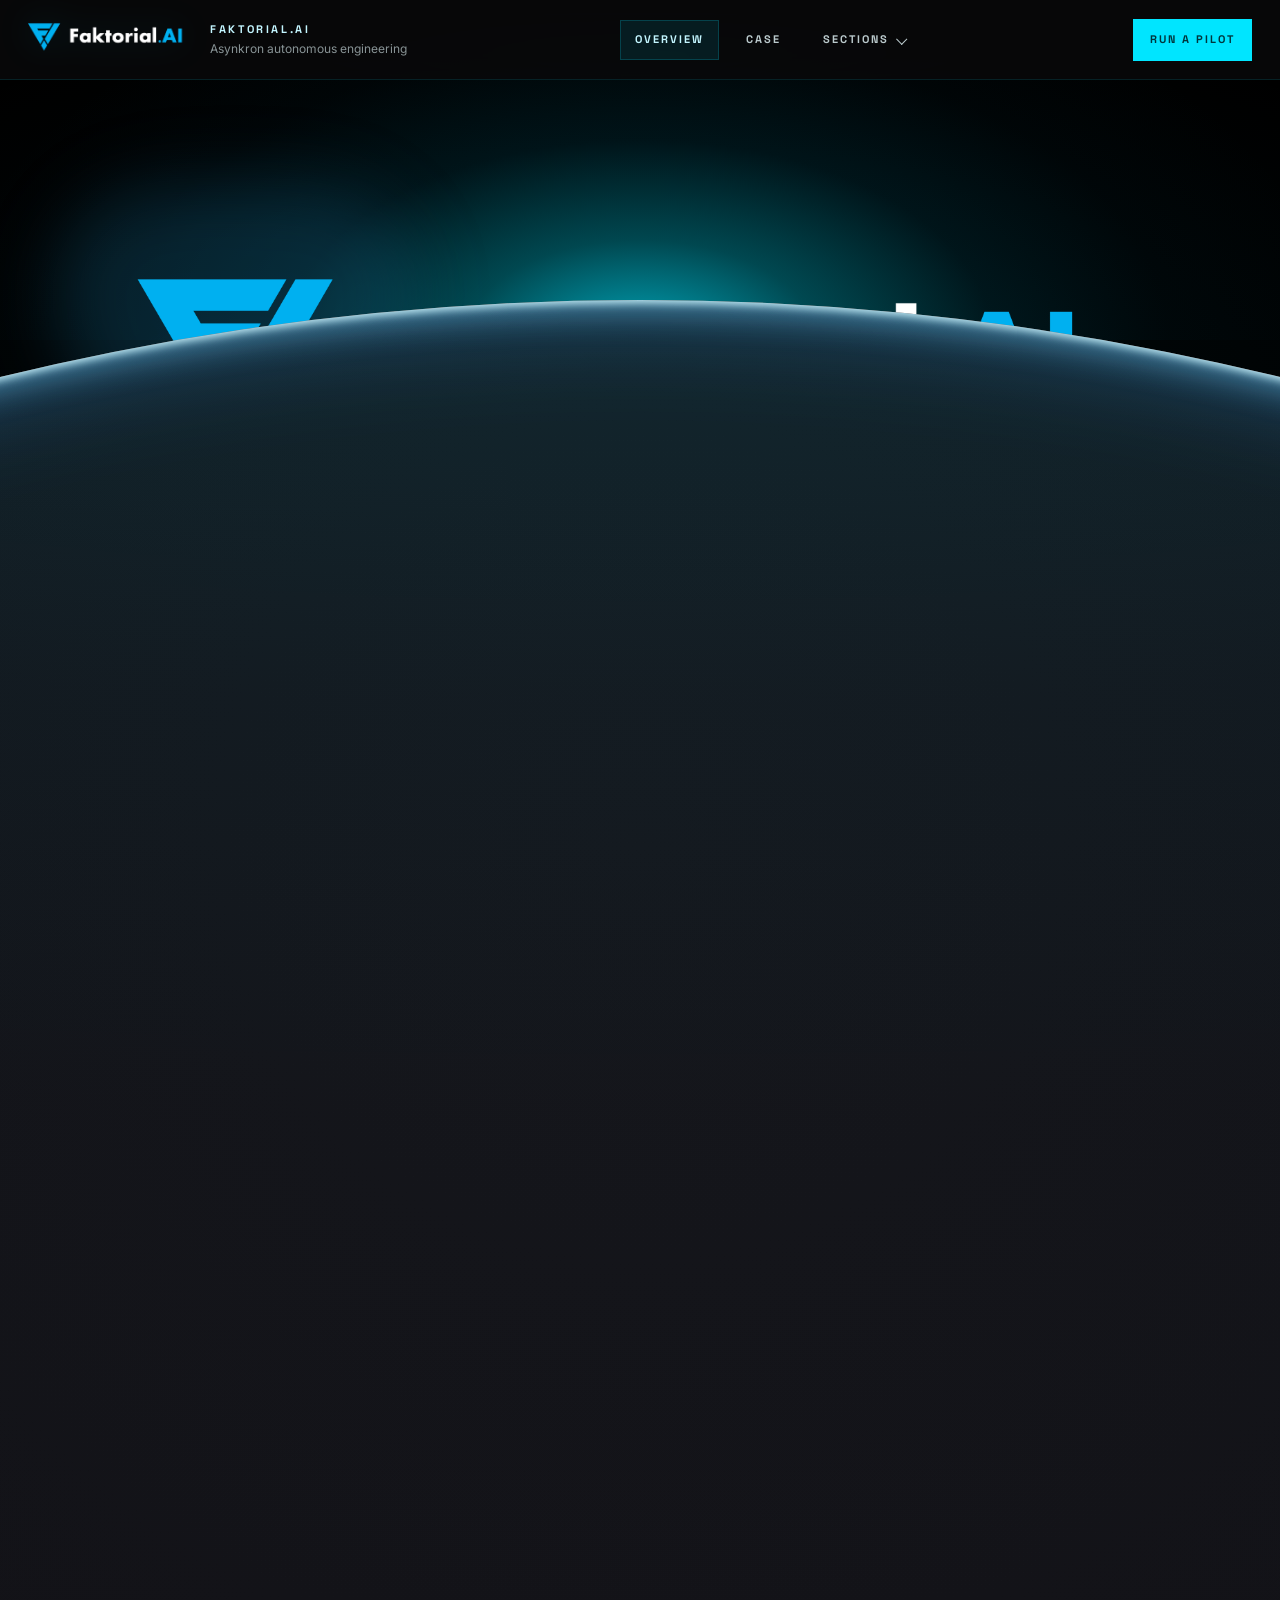
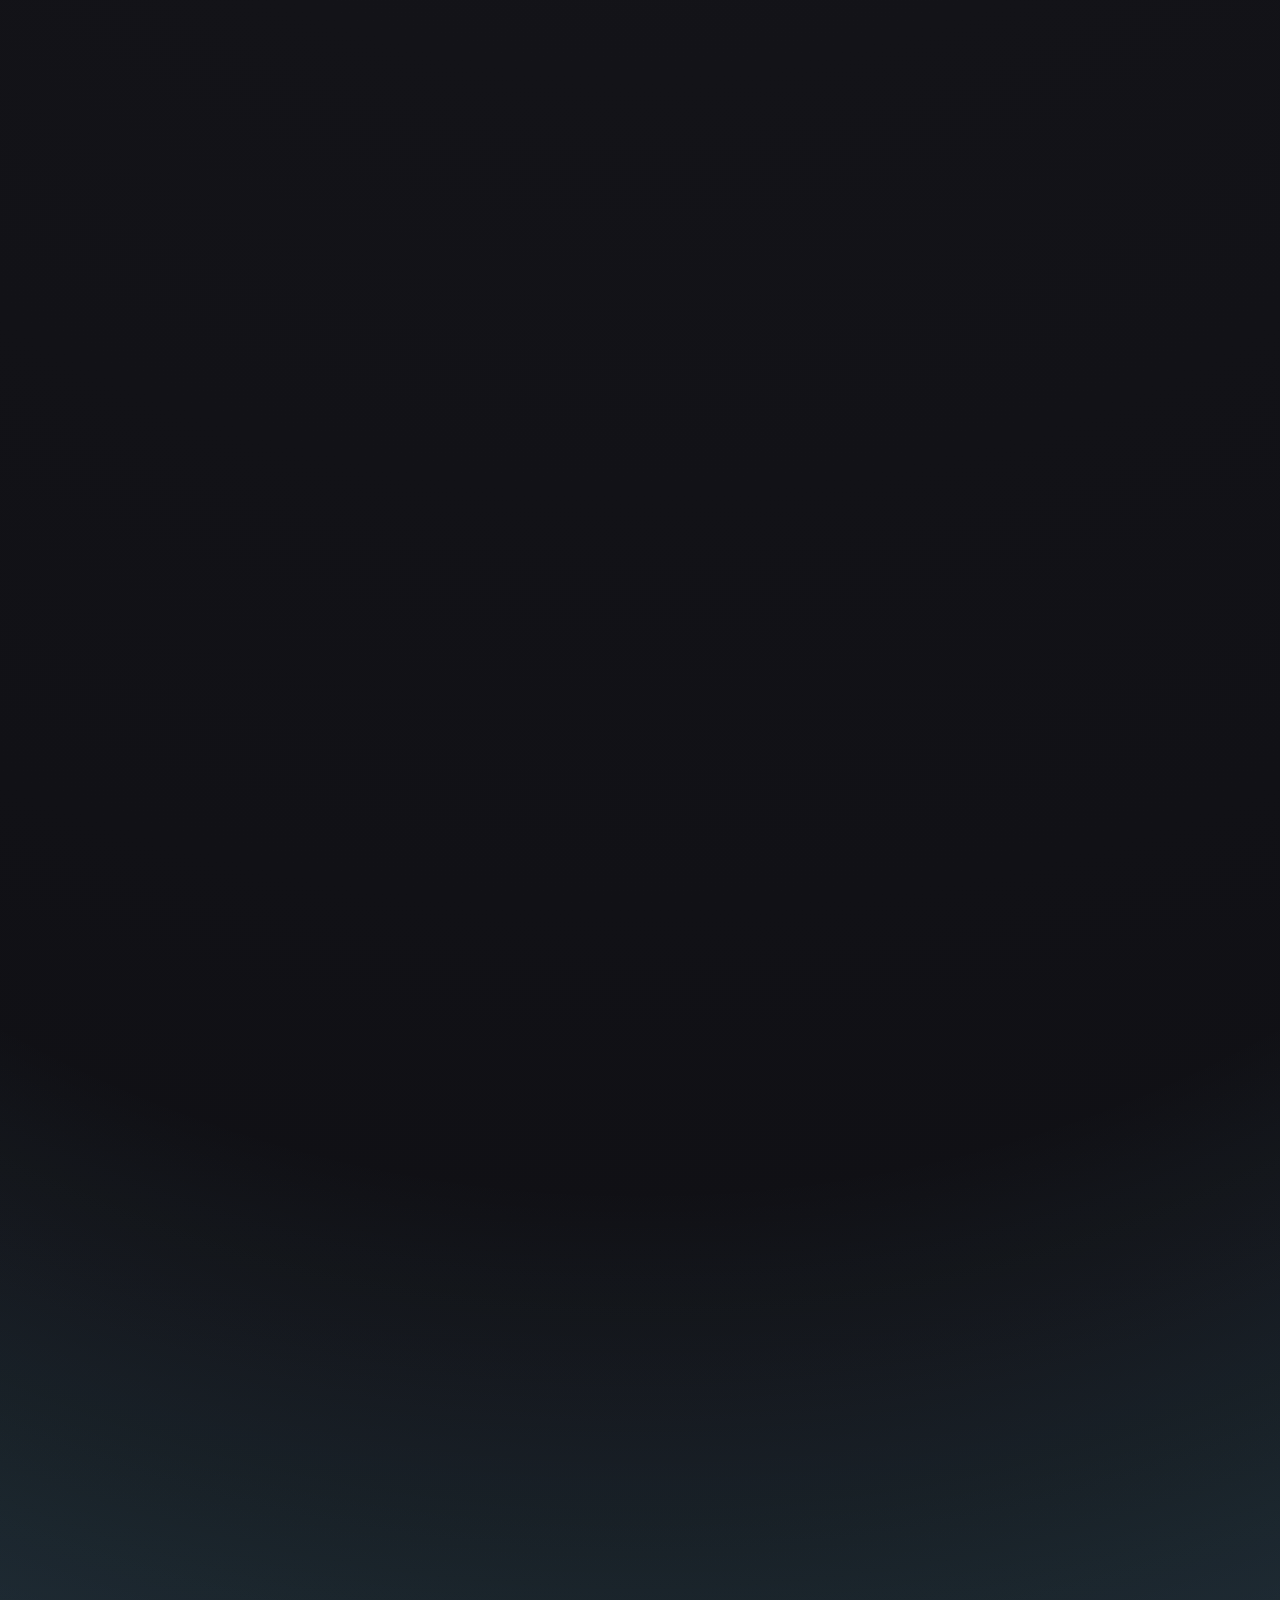
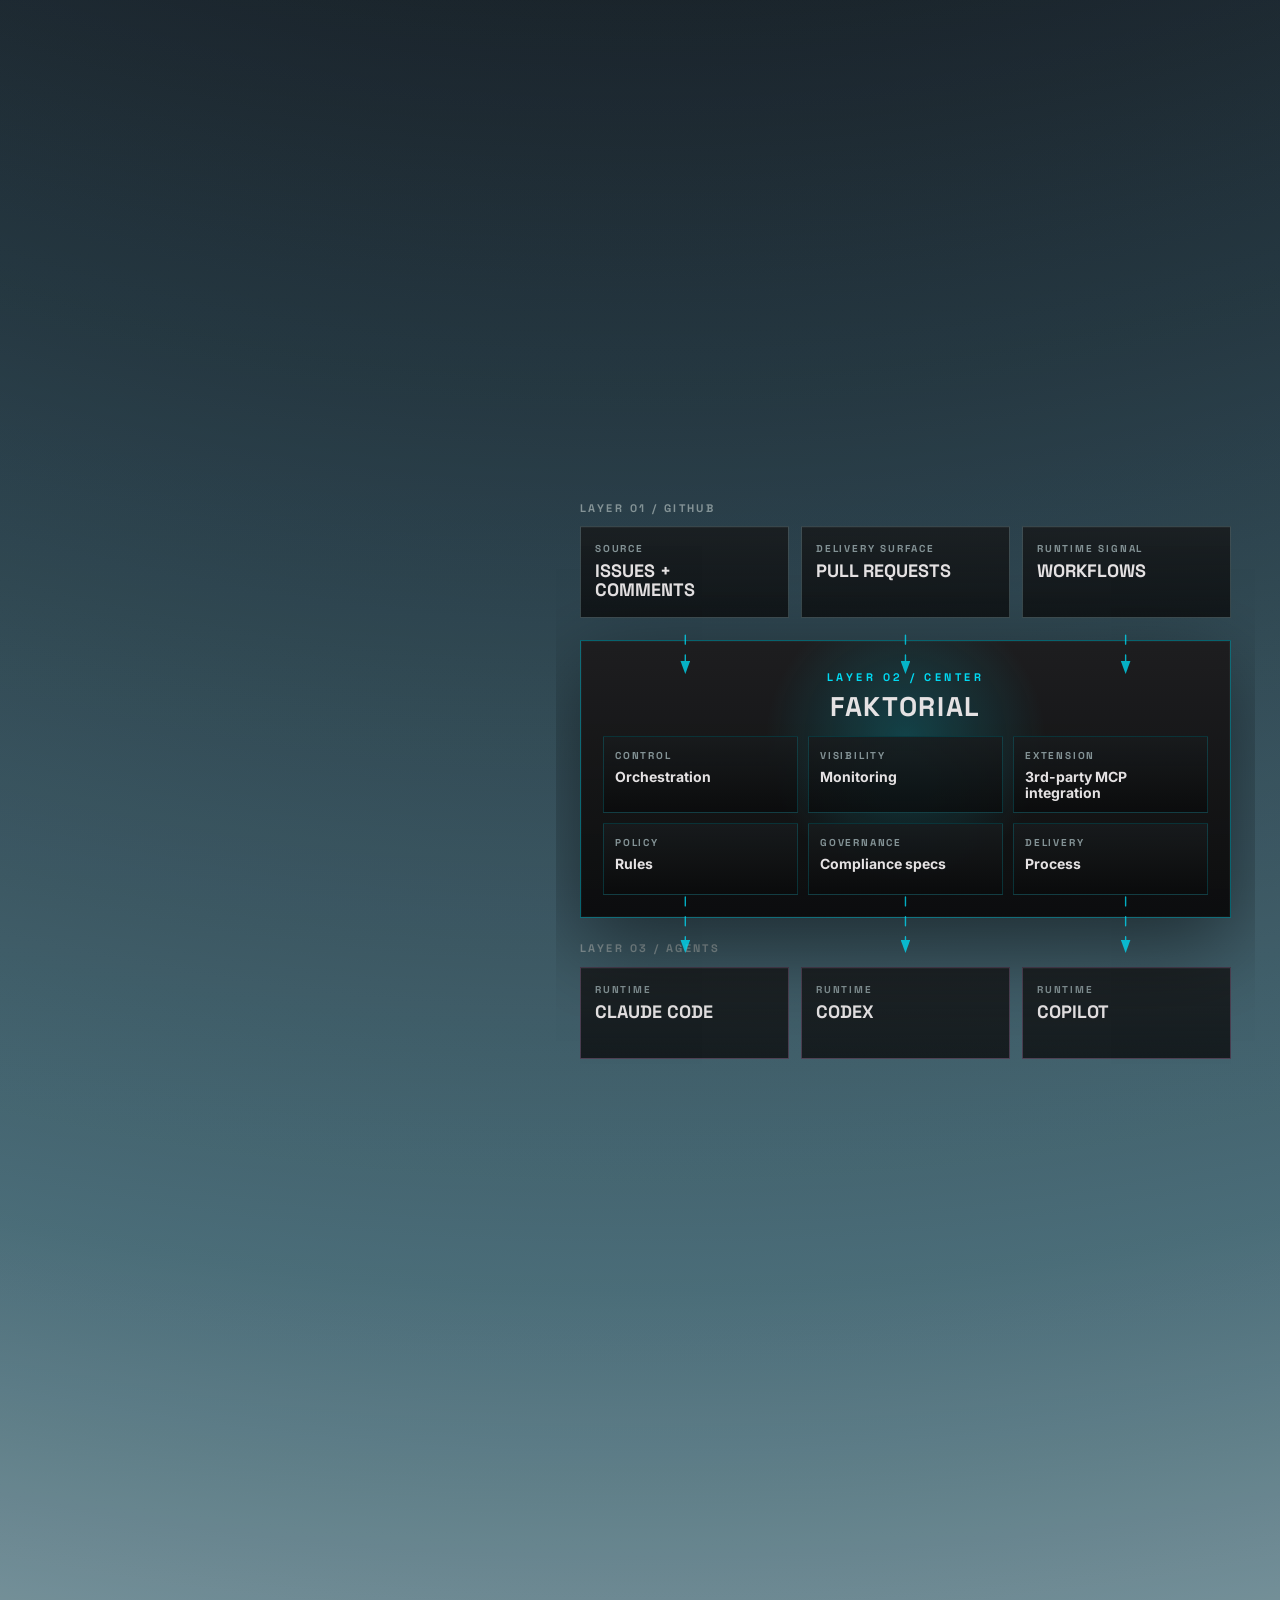
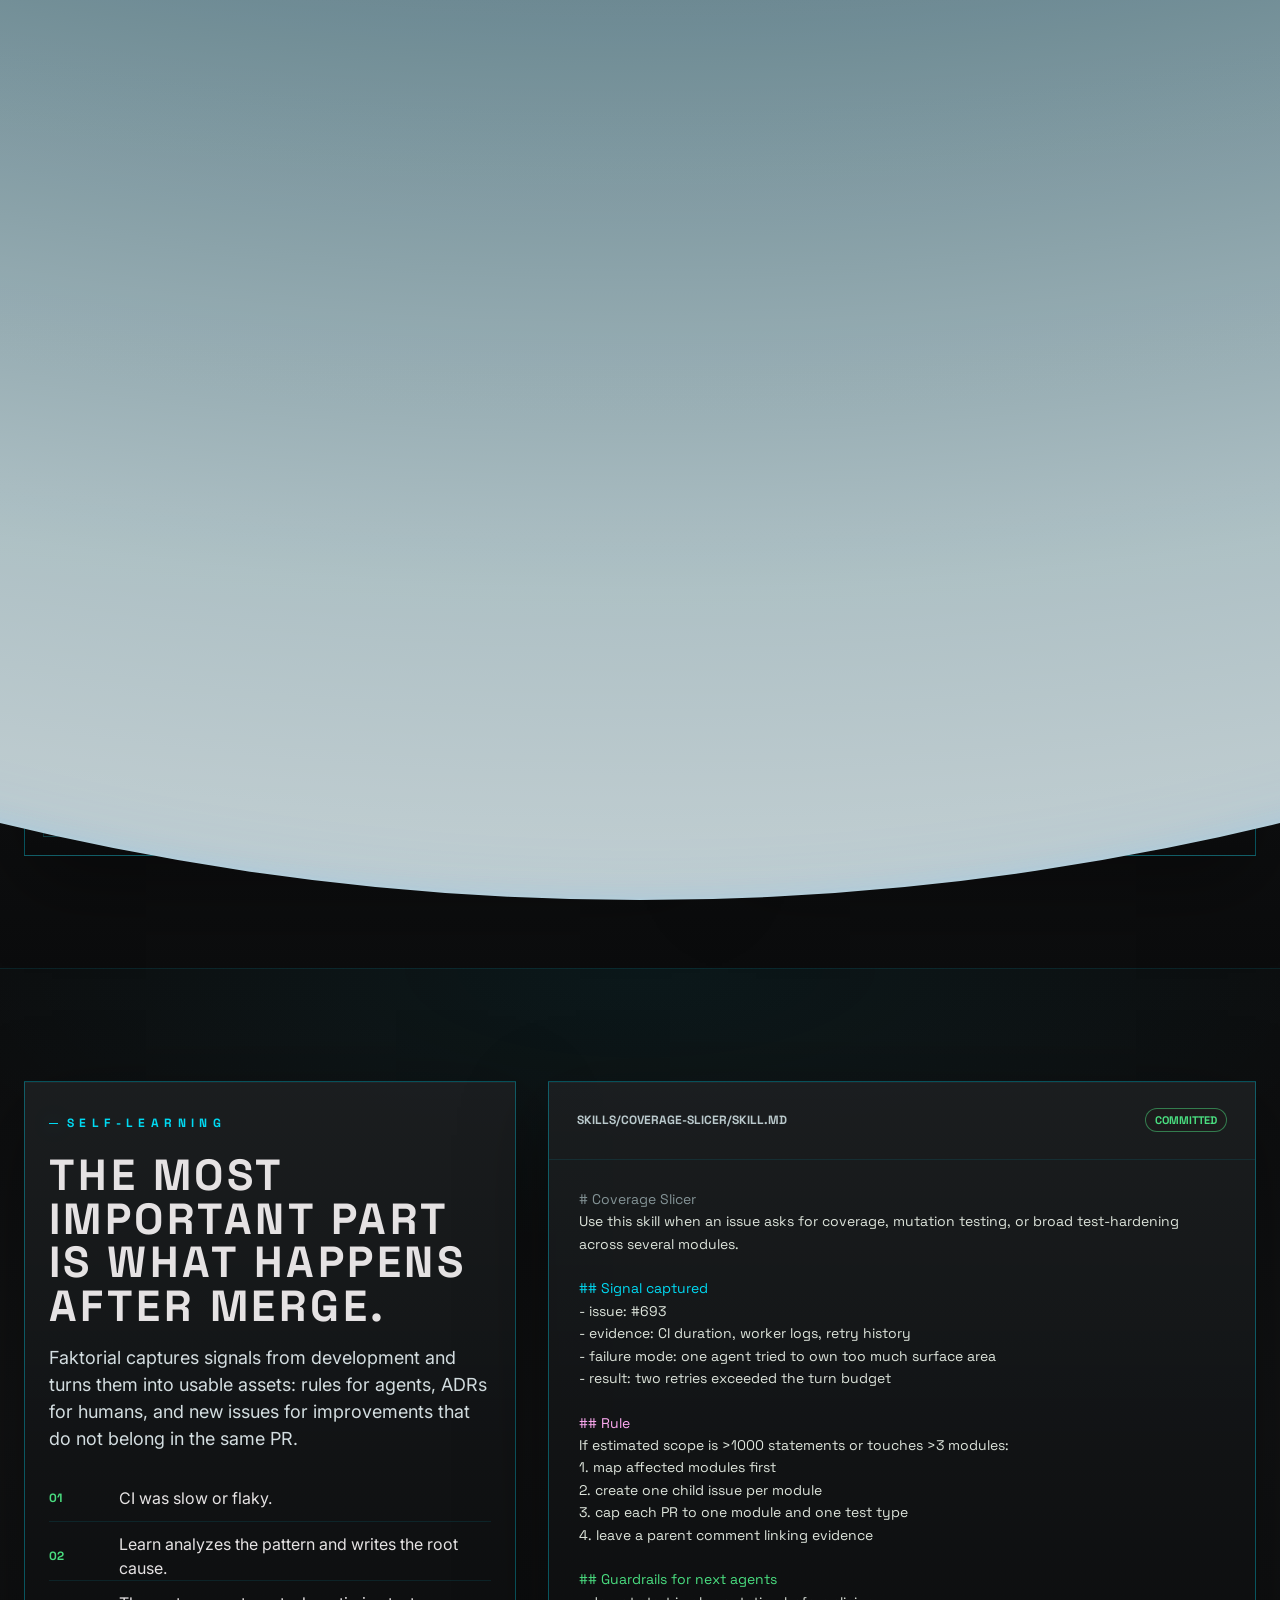
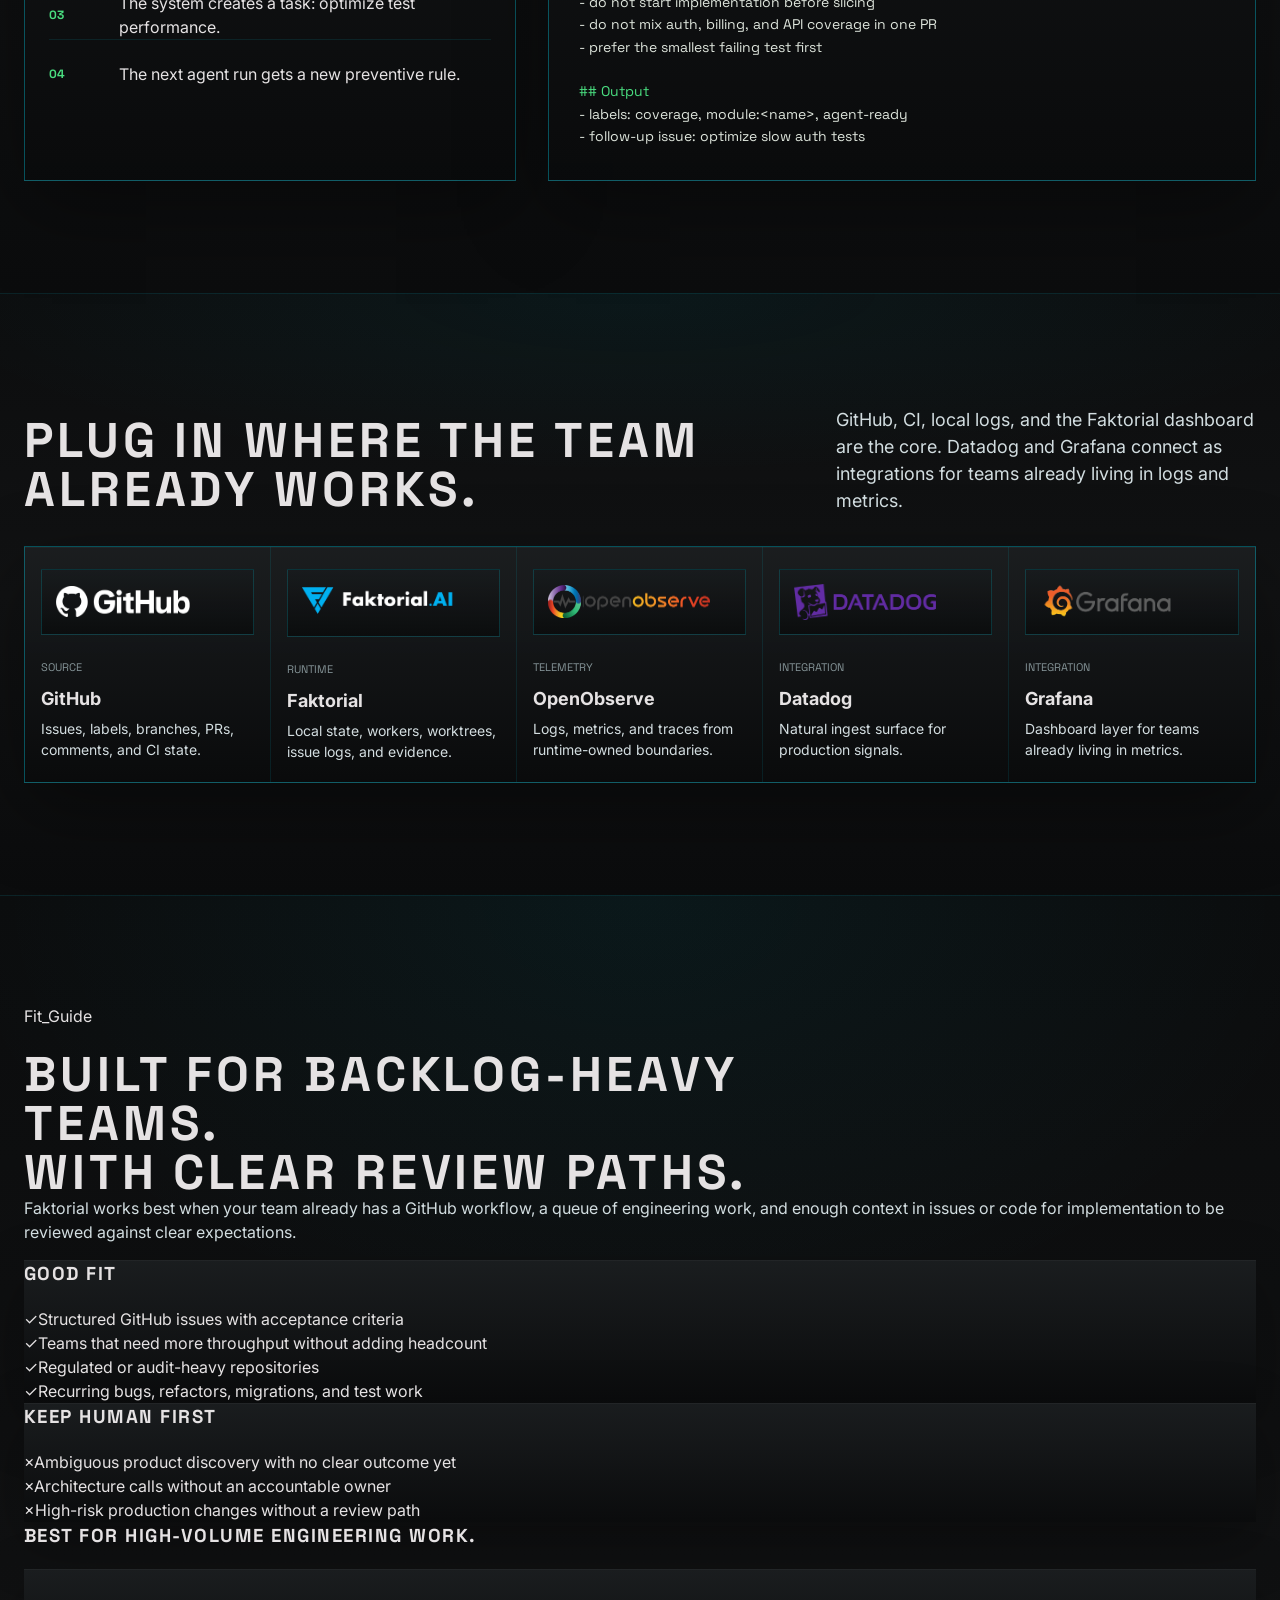
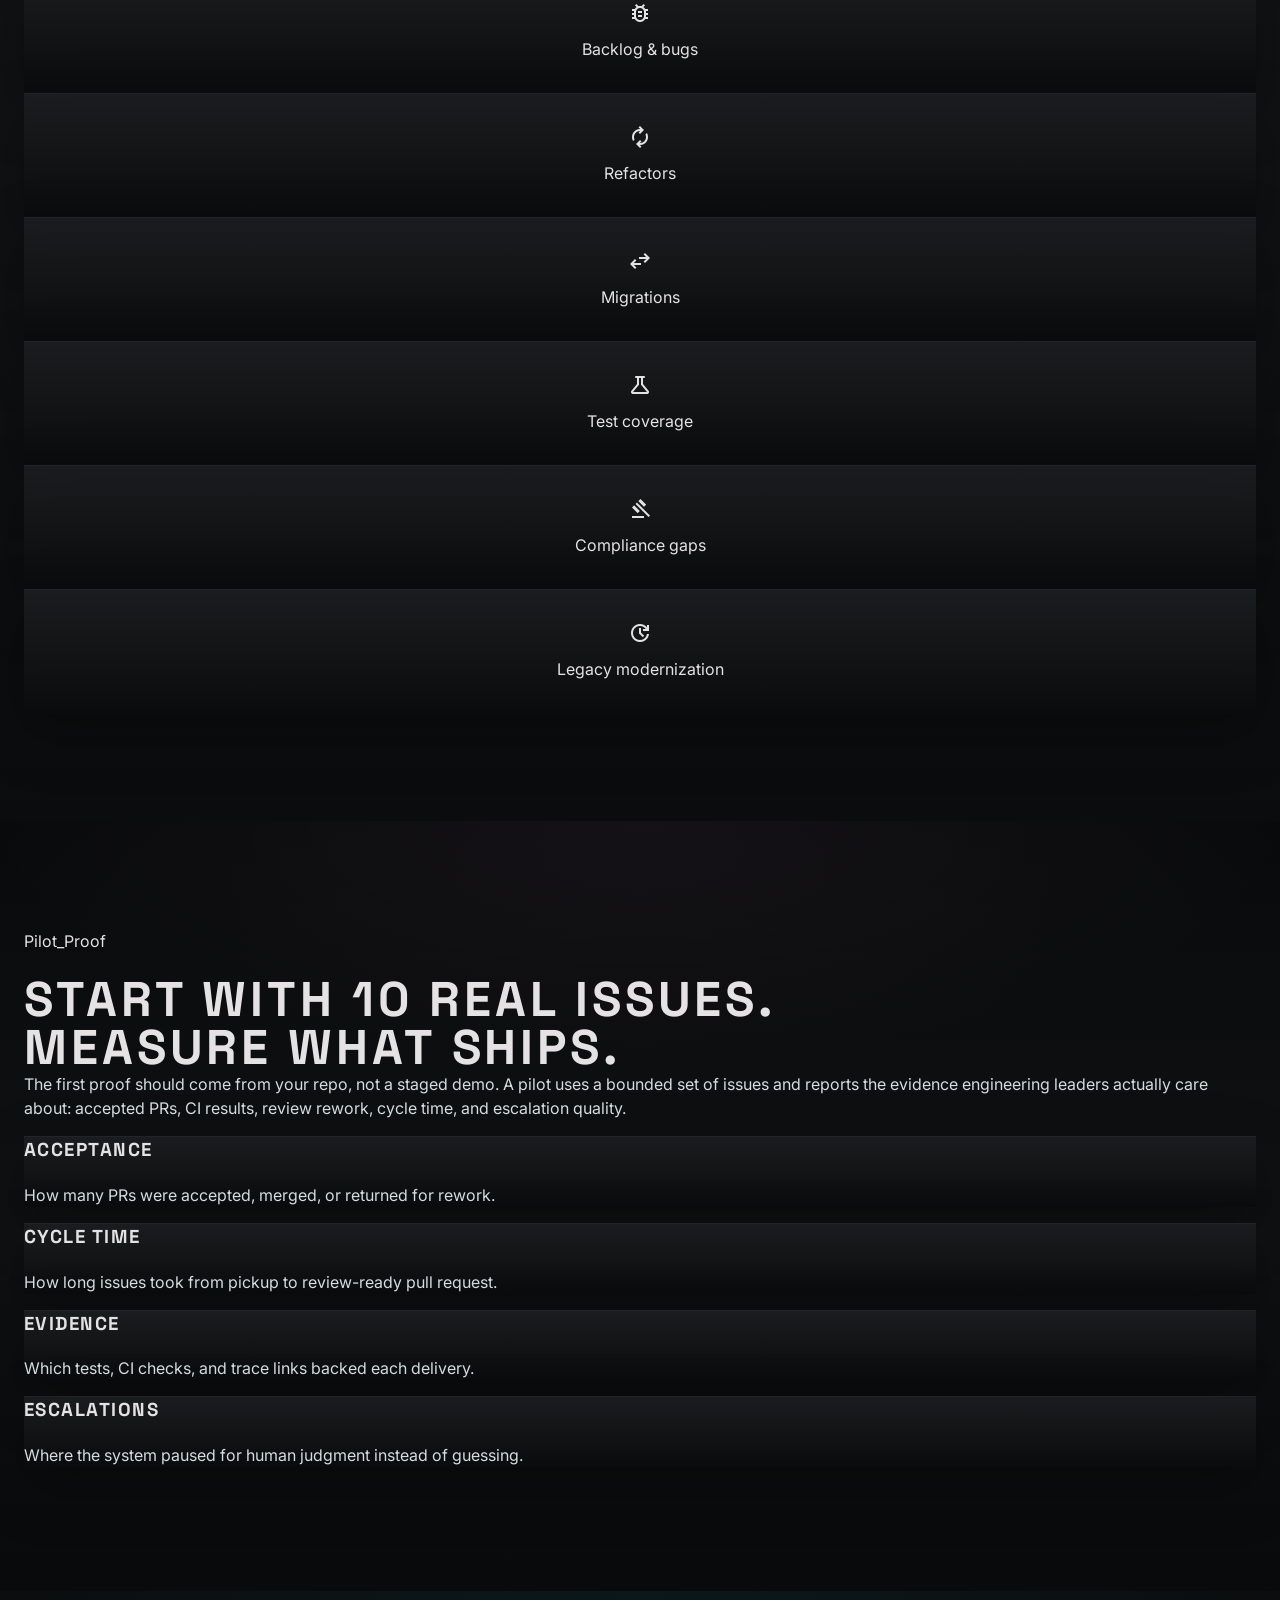
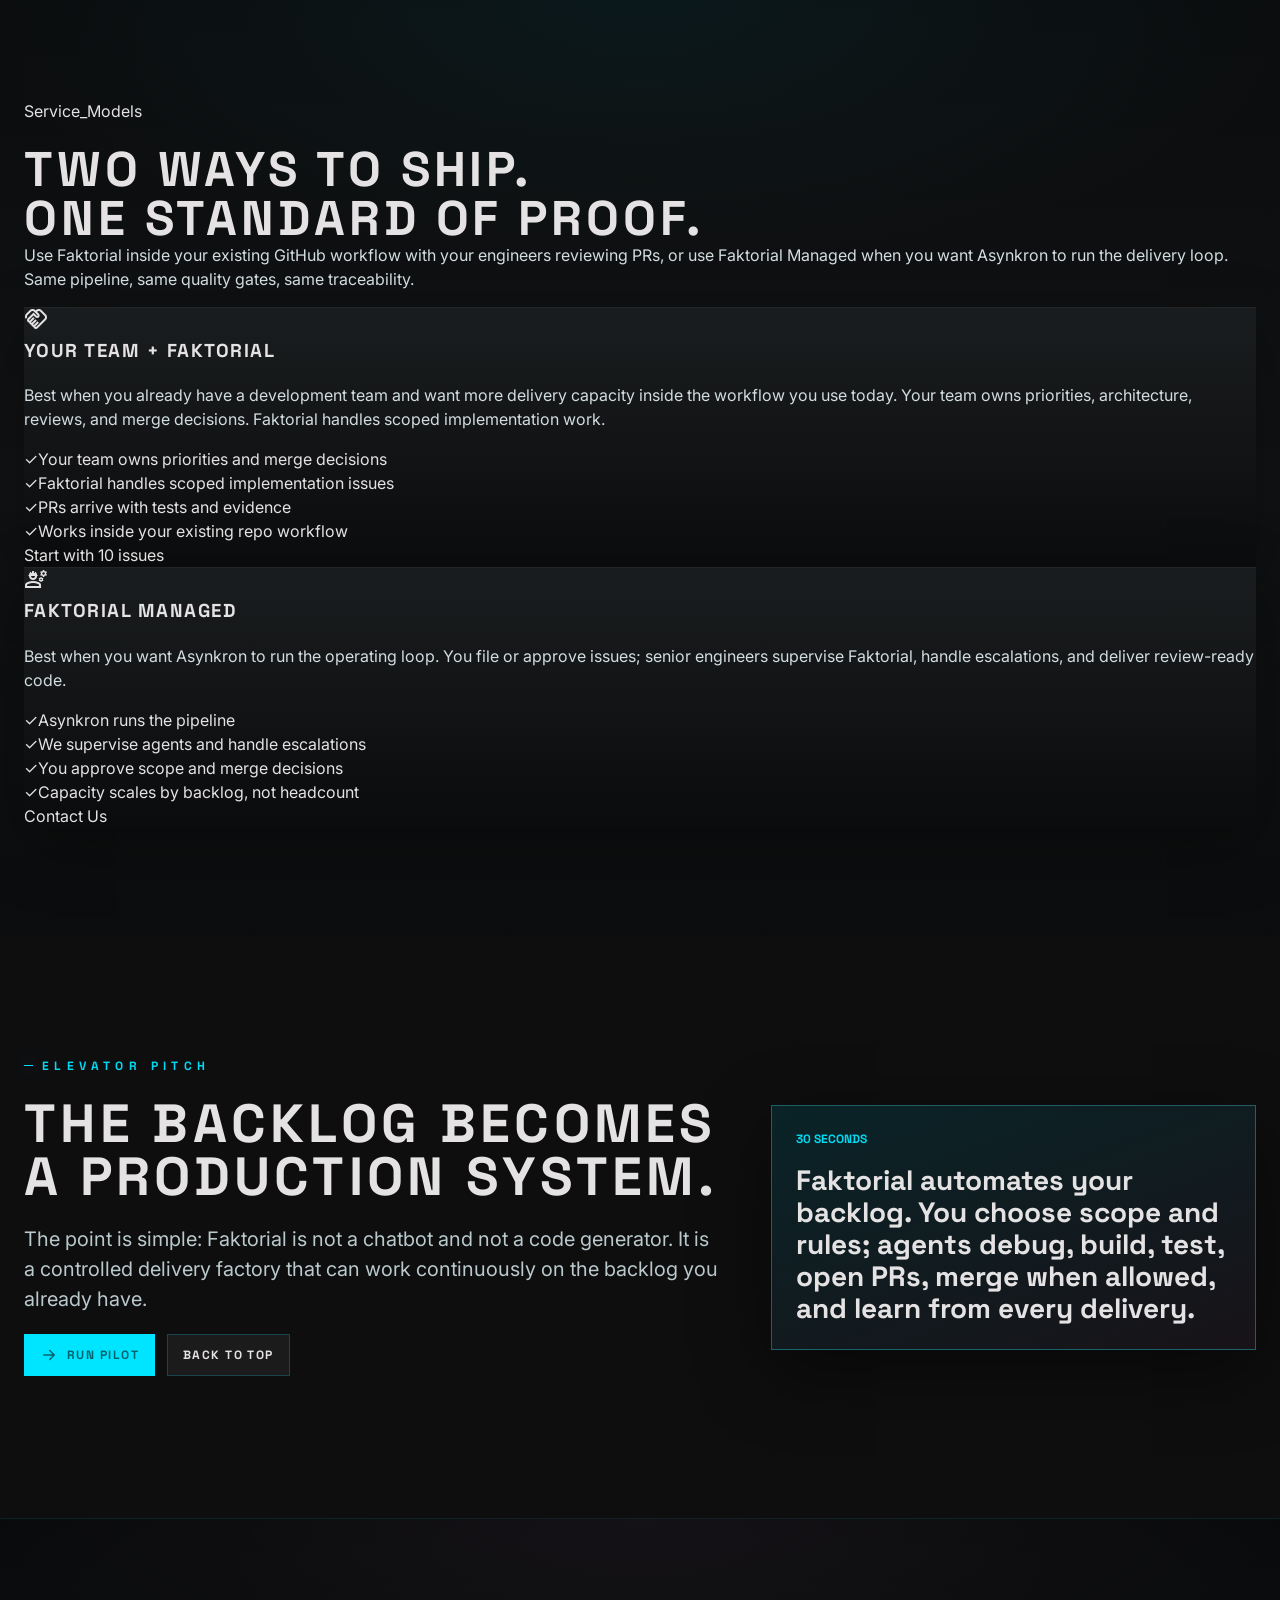
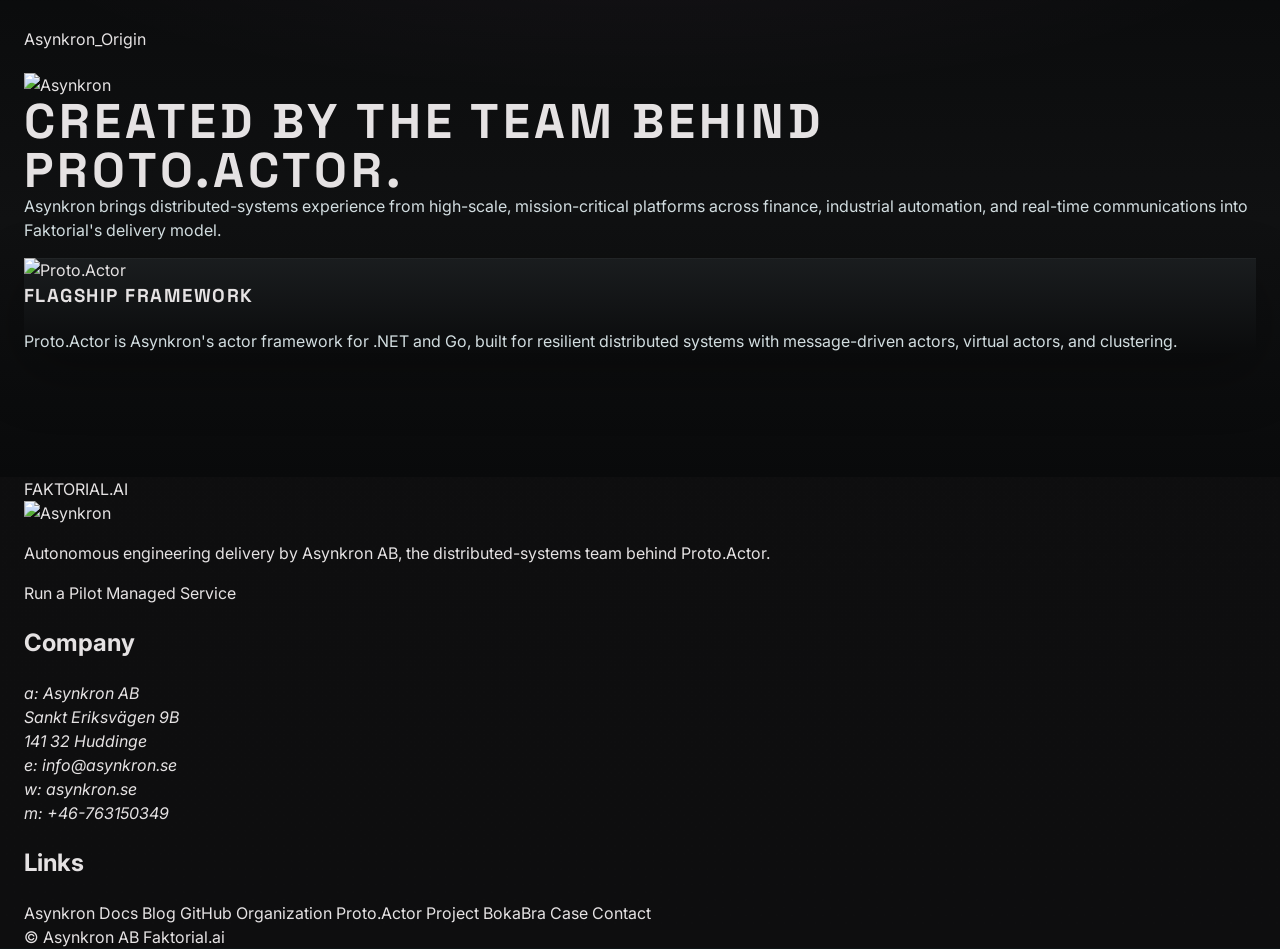
==== static/index.html @ e533f7b9 "Serve public site from Docker app" ====
<!doctype html>
<html class="dark" lang="en">
<head>
  <meta charset="utf-8" />
  <meta name="viewport" content="width=device-width, initial-scale=1" />
  <title>Faktorial.AI - Automate your backlog</title>
  <meta name="description" content="Faktorial automates your backlog from GitHub issue to tested PR, merge, and lessons learned back into your engineering system." />
  <link rel="icon" href="https://asynkron.se/img/favicon.ico" type="image/x-icon" />
  <script src="https://cdn.tailwindcss.com?plugins=forms,container-queries"></script>
  <link href="https://fonts.googleapis.com/css2?family=Space+Grotesk:wght@300;400;500;600;700;900&amp;family=Inter:wght@300;400;500;600&amp;display=swap" rel="stylesheet" />
  <link href="https://fonts.googleapis.com/css2?family=Material+Symbols+Outlined:wght,FILL@100..700,0..1&amp;display=swap" rel="stylesheet" />
  <link href="header.css" rel="stylesheet" />
  <script id="tailwind-config">
        tailwind.config = {
            darkMode: "class",
            theme: {
                extend: {
                    "colors": {
                        "primary-container": "#00e5ff",
                        "on-primary-container": "#00626e",
                        "on-primary": "#00363d",
                        "on-surface-variant": "#bac9cc",
                        "on-primary-fixed-variant": "#004f58",
                        "on-secondary-container": "#96bbc9",
                        "error-container": "#93000a",
                        "on-secondary-fixed-variant": "#274c57",
                        "on-tertiary-fixed-variant": "#810081",
                        "on-secondary-fixed": "#001f28",
                        "secondary-container": "#274c57",
                        "secondary-fixed": "#c3e8f7",
                        "on-error": "#690005",
                        "surface-bright": "#3a393a",
                        "surface-container-low": "#1c1b1c",
                        "primary-fixed-dim": "#00daf3",
                        "surface-container": "#201f20",
                        "surface-container-lowest": "#0e0e0f",
                        "on-background": "#e5e2e3",
                        "primary-fixed": "#9cf0ff",
                        "primary": "#c3f5ff",
                        "background": "#131314",
                        "secondary-fixed-dim": "#a7ccda",
                        "on-error-container": "#ffdad6",
                        "on-tertiary": "#5b005b",
                        "tertiary-fixed": "#ffd7f5",
                        "inverse-surface": "#e5e2e3",
                        "on-primary-fixed": "#001f24",
                        "on-surface": "#e5e2e3",
                        "tertiary-fixed-dim": "#ffabf3",
                        "outline": "#849396",
                        "surface-container-high": "#2a2a2b",
                        "inverse-on-surface": "#313031",
                        "on-tertiary-fixed": "#380038",
                        "outline-variant": "#3b494c",
                        "surface-container-highest": "#353436",
                        "tertiary": "#ffe6f7",
                        "on-secondary": "#0d3540",
                        "secondary": "#a7ccda",
                        "tertiary-container": "#ffbbf3",
                        "on-tertiary-container": "#a0009f",
                        "inverse-primary": "#006875",
                        "surface-tint": "#00daf3",
                        "surface-dim": "#131314",
                        "surface-variant": "#353436",
                        "surface": "#131314",
                        "error": "#ffb4ab"
                    },
                    "borderRadius": {
                        "DEFAULT": "0px",
                        "lg": "0px",
                        "xl": "0px",
                        "full": "9999px"
                    },
                    "fontFamily": {
                        "headline": ["Space Grotesk", "system-ui", "sans-serif"],
                        "body": ["Inter", "system-ui", "sans-serif"],
                        "label": ["Space Grotesk", "system-ui", "sans-serif"]
                    }
                },
            },
        }
    </script>
  <style>
    :root {
      color-scheme: dark;
      --bg: #131314;
      --ink: #e5e2e3;
      --muted: #bac9cc;
      --quiet: #849396;
      --panel: #0e0e0f;
      --panel-2: #1c1b1c;
      --panel-3: #201f20;
      --line: rgba(0, 218, 243, .22);
      --line-soft: rgba(0, 218, 243, .1);
      --line-strong: rgba(0, 218, 243, .34);
      --panel-glass: rgba(28, 31, 33, .88);
      --panel-deep: rgba(9, 10, 11, .96);
      --cyan: #00daf3;
      --green: #4ade80;
      --amber: #ffabf3;
      --coral: #ffb4ab;
      --blue: #c3f5ff;
      --violet: #ffabf3;
      --danger: #ffb4ab;
      --shadow: rgba(0, 0, 0, .45);
      --font-body: "Inter", system-ui, sans-serif;
      --font-display: "Space Grotesk", system-ui, sans-serif;
      --font-mono: "Space Grotesk", "SFMono-Regular", Consolas, monospace;
      --radius: 0;
      --max: 1240px;
    }

    * {
      box-sizing: border-box;
    }

    html {
      scroll-behavior: smooth;
    }

    body {
      min-width: 320px;
      margin: 0;
      background:
        radial-gradient(circle at 50% 0%, rgba(0, 218, 243, .12), transparent 36%),
        linear-gradient(180deg, #0e0e0f 0%, var(--bg) 42%, #0e0e0f 100%);
      color: var(--ink);
      font-family: var(--font-body);
      font-size: 16px;
      line-height: 1.5;
      letter-spacing: 0;
    }

    body::before {
      content: "";
      position: fixed;
      inset: 0;
      z-index: -3;
      background-image:
        linear-gradient(rgba(0, 218, 243, .08) 1px, transparent 1px),
        linear-gradient(90deg, rgba(0, 218, 243, .08) 1px, transparent 1px);
      background-size: 40px 40px;
      mask-image: linear-gradient(to bottom, black, transparent 88%);
      pointer-events: none;
    }

    body::after {
      content: "";
      position: fixed;
      inset: 0;
      z-index: -2;
      opacity: .16;
      background-image:
        radial-gradient(circle at 78% 20%, rgba(255, 171, 243, .22), transparent 28%),
        radial-gradient(circle at 28% 0%, rgba(0, 218, 243, .22), transparent 32%);
      pointer-events: none;
    }

    a {
      color: inherit;
      text-decoration: none;
    }

    a:hover {
      text-decoration: underline;
      text-underline-offset: 4px;
    }

    img,
    svg {
      display: block;
      max-width: 100%;
    }

    button {
      font: inherit;
    }

    .shell {
      overflow: hidden;
      padding-top: 80px;
    }

    .topbar {
      position: fixed;
      top: 0;
      left: 0;
      right: 0;
      z-index: 20;
      display: flex;
      align-items: center;
      justify-content: space-between;
      gap: 20px;
      min-height: 80px;
      padding: 0 28px;
      border-bottom: 1px solid rgba(0, 218, 243, .1);
      background: rgba(19, 19, 20, .4);
      backdrop-filter: blur(24px);
    }

    .brand {
      display: inline-flex;
      align-items: center;
      min-width: 0;
      font-weight: 800;
    }

    .brand img {
      width: 166px;
      height: 48px;
      object-fit: contain;
      filter: drop-shadow(0 0 16px rgba(0, 218, 243, .16));
    }

    .nav {
      display: flex;
      align-items: center;
      gap: 18px;
      color: var(--muted);
      font-family: var(--font-display);
      font-size: 12px;
      font-weight: 700;
      letter-spacing: .2em;
      text-transform: uppercase;
    }

    .top-actions {
      display: flex;
      align-items: center;
      gap: 10px;
    }

    .btn,
    .icon-btn {
      display: inline-flex;
      align-items: center;
      justify-content: center;
      gap: 9px;
      min-height: 42px;
      border: 1px solid var(--line);
      border-radius: var(--radius);
      background: var(--panel-2);
      color: var(--ink);
      font-weight: 800;
      font-family: var(--font-display);
      font-size: 12px;
      letter-spacing: .12em;
      text-transform: uppercase;
      box-shadow: none;
    }

    .btn {
      padding: 0 15px;
    }

    .icon-btn {
      width: 42px;
      padding: 0;
    }

    .btn.primary {
      border-color: transparent;
      background: #00e5ff;
      color: #00626e;
    }

    .btn.ghost {
      color: var(--muted);
    }

    .btn:hover,
    .icon-btn:hover {
      transform: translateY(-1px);
      text-decoration: none;
    }

    .section {
      border-bottom: 1px solid var(--line-soft);
    }

    #what {
      background:
        radial-gradient(ellipse 70% 48% at 50% 0%, rgba(0, 218, 243, .12), transparent 66%),
        linear-gradient(180deg, #0a0b0c 0%, #101112 46%, #0b0c0d 100%);
      border-top: 1px solid rgba(0, 218, 243, .18);
      border-bottom-color: rgba(0, 218, 243, .2);
    }

    .inner {
      width: min(var(--max), calc(100vw - 48px));
      margin: 0 auto;
      padding: 112px 0;
    }

    .page-band > .page-inner {
      width: min(var(--max), calc(100vw - 48px));
      margin: 0 auto;
    }

    .hero {
      position: relative;
      min-height: 690px;
      overflow: hidden;
      border-bottom: 1px solid var(--line);
      background:
        radial-gradient(ellipse 65% 55% at 50% 96%, rgba(0, 218, 243, .16), transparent 62%),
        linear-gradient(180deg, #050506 0%, #101112 100%);
    }

    .hero::before {
      content: "";
      position: absolute;
      inset: auto -10% -38% -10%;
      height: 52%;
      z-index: -1;
      background:
        radial-gradient(ellipse at 50% 0%, rgba(0, 218, 243, .25), transparent 48%),
        repeating-linear-gradient(90deg, rgba(0, 218, 243, .2) 0 1px, transparent 1px 86px);
      transform: skewY(-4deg);
      opacity: .8;
    }

    .hero-layout {
      display: grid;
      grid-template-columns: minmax(0, 1.02fr) minmax(360px, .98fr);
      gap: 44px;
      align-items: center;
      width: min(var(--max), calc(100vw - 48px));
      margin: 0 auto;
      padding: 68px 0 82px;
    }

    .hero-layout > * {
      min-width: 0;
    }

    .hero-copy {
      align-self: stretch;
      display: flex;
      flex-direction: column;
    }

    .hero-copy .proof-line {
      margin-top: auto;
    }

    #pitch .hero-layout {
      align-items: end;
    }

    #pitch .hero-copy {
      align-self: end;
      display: block;
    }

    #pitch .hero-copy .proof-line {
      margin-top: 34px;
    }

    .eyebrow,
    .chip,
    .label,
    .mono {
      font-family: var(--font-mono);
      letter-spacing: 0;
    }

    .eyebrow {
      display: inline-flex;
      align-items: center;
      gap: 9px;
      margin-bottom: 22px;
      color: var(--cyan);
      font-size: 12px;
      font-weight: 800;
      letter-spacing: .45em;
      text-transform: uppercase;
    }

    .eyebrow::before {
      content: "";
      width: 9px;
      height: 1px;
      border-radius: 0;
      background: var(--cyan);
      box-shadow: 0 0 18px rgba(0, 218, 243, .7);
    }

    .shell main h1,
    .shell main h2,
    .shell main h3,
    .shell main p {
      margin-top: 0;
    }

    .shell main h1,
    .shell main h2,
    .shell main h3 {
      font-family: var(--font-display);
      letter-spacing: .08em;
      text-transform: uppercase;
    }

    .shell main h1 {
      max-width: 860px;
      margin-bottom: 22px;
      font-size: clamp(52px, 4.6vw, 72px);
      line-height: .97;
      font-weight: 900;
      letter-spacing: .05em;
      overflow-wrap: break-word;
    }

    .lead {
      max-width: 680px;
      margin-bottom: 30px;
      color: var(--muted);
      font-size: 22px;
      line-height: 1.42;
    }

    .hero-actions {
      display: flex;
      flex-wrap: wrap;
      gap: 12px;
      margin-bottom: 30px;
    }

    .proof-line {
      display: grid;
      grid-template-columns: repeat(3, minmax(0, 1fr));
      width: min(730px, 100%);
      border: 1px solid var(--line);
      border-radius: var(--radius);
      background: rgba(14, 14, 15, .82);
    }

    .proof {
      min-width: 0;
      padding: 15px 16px;
      border-right: 1px solid var(--line-soft);
    }

    .proof:last-child {
      border-right: 0;
    }

    .proof strong {
      display: block;
      margin-bottom: 5px;
      font-family: var(--font-mono);
      color: var(--primary, var(--cyan));
      font-size: 24px;
      letter-spacing: .08em;
      line-height: 1.1;
    }

    .proof span {
      color: var(--quiet);
      font-size: 13px;
    }

    .status-board {
      position: relative;
      min-width: 0;
      border: 1px solid var(--line);
      border-radius: var(--radius);
      background:
        linear-gradient(180deg, rgba(28, 27, 28, .92), rgba(10, 10, 11, .96)),
        var(--panel);
      box-shadow: 0 22px 80px var(--shadow);
    }

    .status-board::before {
      content: "";
      position: absolute;
      inset: -1px;
      z-index: -1;
      border-radius: var(--radius);
      background: linear-gradient(135deg, rgba(0, 218, 243, .42), transparent 34%, rgba(255, 171, 243, .22));
    }

    .board-top {
      display: flex;
      align-items: center;
      justify-content: space-between;
      gap: 12px;
      padding: 14px 16px;
      border-bottom: 1px solid var(--line-soft);
      color: var(--muted);
      font-family: var(--font-mono);
      font-size: 12px;
    }

    .board-top > span:nth-child(2) {
      min-width: 0;
      overflow: hidden;
      text-overflow: ellipsis;
      white-space: nowrap;
    }

    .window-dots {
      display: inline-flex;
      gap: 6px;
    }

    .window-dots span {
      width: 9px;
      height: 9px;
      border-radius: 50%;
      background: var(--line);
    }

    .window-dots span:nth-child(1) { background: var(--danger); }
    .window-dots span:nth-child(2) { background: var(--violet); }
    .window-dots span:nth-child(3) { background: var(--green); }

    .pipeline-track {
      display: grid;
      grid-template-columns: repeat(5, minmax(0, 1fr));
      min-height: 154px;
      border-bottom: 1px solid var(--line-soft);
    }

    .stage {
      position: relative;
      min-width: 0;
      padding: 16px 14px;
      border-right: 1px solid var(--line-soft);
    }

    .stage:last-child {
      border-right: 0;
    }

    .stage::before {
      content: "";
      display: block;
      width: 100%;
      height: 4px;
      margin-bottom: 15px;
      border-radius: 999px;
      background: var(--stage-color);
    }

    .stage .label {
      color: var(--stage-color);
      font-size: 11px;
      font-weight: 900;
      text-transform: uppercase;
    }

    .stage strong {
      display: block;
      margin: 8px 0 4px;
      font-size: 15px;
      line-height: 1.25;
    }

    .stage small {
      color: var(--quiet);
    }

    .stage.investigate { --stage-color: var(--blue); }
    .stage.build { --stage-color: var(--violet); }
    .stage.verify { --stage-color: var(--amber); }
    .stage.deploy { --stage-color: var(--cyan); }
    .stage.learn { --stage-color: var(--green); }

    .queue {
      padding: 16px;
    }

    .queue-row {
      display: grid;
      grid-template-columns: 78px minmax(0, 1fr) auto;
      gap: 12px;
      align-items: center;
      min-height: 48px;
      border-bottom: 1px solid rgba(245, 242, 232, .08);
      color: var(--muted);
      font-family: var(--font-mono);
      font-size: 12px;
    }

    .queue-row:last-child {
      border-bottom: 0;
    }

    .queue-row strong {
      color: var(--ink);
      font-family: var(--font-body);
      font-size: 14px;
      font-weight: 800;
      white-space: nowrap;
      overflow: hidden;
      text-overflow: ellipsis;
    }

    .pill {
      display: inline-flex;
      align-items: center;
      justify-content: center;
      min-height: 24px;
      padding: 0 9px;
      border: 1px solid var(--line);
      border-radius: 999px;
      background: var(--panel-2);
      color: var(--muted);
      font-family: var(--font-mono);
      font-size: 11px;
      font-weight: 800;
      white-space: nowrap;
    }

    .pill.green {
      border-color: rgba(74, 222, 128, .5);
      color: var(--green);
    }

    .pill.cyan {
      border-color: rgba(0, 218, 243, .5);
      color: var(--cyan);
    }

    .pill.amber {
      border-color: rgba(255, 171, 243, .55);
      color: var(--amber);
    }

    .section-head {
      display: grid;
      grid-template-columns: minmax(0, 1fr) minmax(260px, 420px);
      gap: 30px;
      align-items: end;
      margin-bottom: 32px;
    }

    .shell main h2 {
      max-width: 920px;
      margin-bottom: 0;
      font-size: clamp(38px, 3.8vw, 58px);
      line-height: 1;
      font-weight: 900;
    }

    .section-copy {
      margin-bottom: 0;
      color: #d2dde0;
      font-size: 18px;
    }

    .capability-grid {
      display: grid;
      grid-template-columns: repeat(4, minmax(0, 1fr));
      border: 1px solid rgba(0, 218, 243, .34);
      border-radius: var(--radius);
      background:
        linear-gradient(180deg, rgba(35, 38, 40, .96), rgba(16, 17, 18, .98));
      box-shadow: 0 28px 90px rgba(0, 0, 0, .38);
    }

    .capability {
      min-width: 0;
      padding: 24px;
      border-right: 1px solid rgba(0, 218, 243, .18);
    }

    .capability:last-child {
      border-right: 0;
    }

    .capability svg {
      width: 34px;
      height: 34px;
      margin-bottom: 18px;
      color: var(--accent);
      filter: drop-shadow(0 0 14px color-mix(in srgb, var(--accent) 36%, transparent));
    }

    .shell main .capability h3 {
      color: #f3f1f2;
      margin-bottom: 10px;
      font-size: 25px;
      line-height: 1.16;
    }

    .capability p {
      margin-bottom: 0;
      color: #d0d9dc;
    }

    .capability:nth-child(1) { --accent: var(--coral); }
    .capability:nth-child(2) { --accent: var(--cyan); }
    .capability:nth-child(3) { --accent: var(--green); }
    .capability:nth-child(4) { --accent: var(--amber); }

    .flow-band {
      background:
        linear-gradient(180deg, rgba(255, 171, 243, .04), rgba(0, 218, 243, .04)),
        #0e0e0f;
    }

    .flow-layout {
      display: grid;
      grid-template-columns: minmax(330px, .82fr) minmax(0, 1.18fr);
      gap: 44px;
      align-items: end;
    }

    .flow-copy {
      display: flex;
      min-width: 0;
      flex-direction: column;
    }

    .flow-copy h2 {
      margin-bottom: 18px;
    }

    .flow-copy p {
      color: var(--muted);
      font-size: 18px;
    }

    .rules-list {
      display: grid;
      gap: 10px;
      margin-top: 24px;
    }

    .rule {
      display: grid;
      grid-template-columns: 34px minmax(0, 1fr);
      gap: 12px;
      align-items: center;
      min-height: 52px;
      padding: 10px 12px;
      border: 1px solid var(--line-soft);
      border-radius: var(--radius);
      background: rgba(28, 27, 28, .7);
    }

    .rule svg {
      width: 24px;
      height: 24px;
      color: var(--green);
    }

    .rule span {
      color: var(--muted);
    }

    .flow-diagram {
      display: flex;
      align-items: center;
      justify-content: center;
      border: 1px solid var(--line);
      border-radius: var(--radius);
      background: #0a0a0b;
      overflow: hidden;
      box-shadow: 0 24px 70px var(--shadow);
    }

    .flow-diagram svg {
      width: 100%;
      height: auto;
    }

    #flow .flow-diagram svg {
      max-height: 100%;
    }

    .architecture-diagram {
      position: relative;
      min-height: 100%;
      border: 1px solid var(--line);
      border-radius: var(--radius);
      background: #0a0a0b;
      overflow: hidden;
      box-shadow: 0 24px 70px var(--shadow);
    }

    .architecture-diagram::before {
      content: "";
      position: absolute;
      inset: 0;
      background:
        radial-gradient(circle at 50% 48%, rgba(0, 218, 243, .18), transparent 34%),
        linear-gradient(rgba(0, 218, 243, .05) 1px, transparent 1px),
        linear-gradient(90deg, rgba(0, 218, 243, .05) 1px, transparent 1px);
      background-size: auto, 34px 34px, 34px 34px;
      opacity: .85;
      pointer-events: none;
    }

    .architecture-wires {
      position: absolute;
      inset: 0;
      width: 100%;
      height: 100%;
      z-index: 3;
      pointer-events: none;
    }

    .architecture-wires path {
      animation: wire-flow 5s linear infinite;
      stroke-dasharray: 9 12;
    }

    .architecture-grid {
      position: relative;
      z-index: 2;
      display: grid;
      gap: 22px;
      min-height: 100%;
      padding: 24px;
      align-items: center;
    }

    .diagram-layer {
      display: grid;
      gap: 10px;
    }

    .diagram-row {
      display: grid;
      grid-template-columns: repeat(3, minmax(0, 1fr));
      gap: 12px;
    }

    .diagram-label {
      color: var(--quiet);
      font-family: var(--font-mono);
      font-size: 11px;
      font-weight: 900;
      letter-spacing: .22em;
      text-transform: uppercase;
    }

    .diagram-node {
      min-height: 92px;
      padding: 14px;
      border: 1px solid var(--line-soft);
      border-radius: var(--radius);
      background: rgba(19, 19, 20, .88);
      box-shadow: inset 0 1px 0 rgba(255, 255, 255, .04);
    }

    .diagram-node span,
    .core-chip span {
      display: block;
      margin-bottom: 6px;
      color: var(--quiet);
      font-family: var(--font-mono);
      font-size: 10px;
      font-weight: 900;
      letter-spacing: .18em;
      text-transform: uppercase;
    }

    .diagram-node strong {
      display: block;
      color: var(--ink);
      font-family: var(--font-display);
      font-size: 18px;
      font-weight: 900;
      line-height: 1.05;
      text-transform: uppercase;
    }

    .diagram-node.github {
      border-color: rgba(195, 245, 255, .22);
    }

    .diagram-node.agent {
      border-color: rgba(255, 171, 243, .22);
    }

    .faktorial-core {
      position: relative;
      display: grid;
      gap: 16px;
      width: min(760px, 100%);
      min-height: 242px;
      justify-self: center;
      padding: 22px;
      border: 1px solid rgba(0, 218, 243, .42);
      border-radius: var(--radius);
      background:
        radial-gradient(circle at 50% 36%, rgba(0, 218, 243, .22), transparent 38%),
        linear-gradient(180deg, rgba(28, 27, 28, .94), rgba(10, 10, 11, .96));
      box-shadow:
        0 0 0 1px rgba(255, 255, 255, .03) inset,
        0 26px 80px rgba(0, 0, 0, .5);
    }

    .core-title {
      align-self: center;
      text-align: center;
    }

    .core-title span {
      color: var(--cyan);
      font-family: var(--font-mono);
      font-size: 11px;
      font-weight: 900;
      letter-spacing: .32em;
      text-transform: uppercase;
    }

    .core-title strong {
      display: block;
      margin-top: 8px;
      color: var(--ink);
      font-family: var(--font-display);
      font-size: clamp(27px, 2.1vw, 36px);
      font-weight: 900;
      letter-spacing: .06em;
      line-height: .92;
      text-transform: uppercase;
      white-space: nowrap;
    }

    .core-chips {
      display: grid;
      grid-template-columns: repeat(3, minmax(0, 1fr));
      gap: 10px;
    }

    .core-chip {
      min-height: 72px;
      padding: 11px;
      border: 1px solid rgba(0, 218, 243, .16);
      background: rgba(10, 10, 11, .72);
    }

    .core-chip strong {
      display: block;
      color: var(--ink);
      font-size: 14px;
      line-height: 1.15;
    }

    @keyframes wire-flow {
      to {
        stroke-dashoffset: -84;
      }
    }

    .scope-panel {
      display: grid;
      grid-template-columns: minmax(0, 1fr) minmax(340px, .78fr);
      gap: 28px;
      align-items: stretch;
    }

    .scope-builder,
    .autonomy {
      border: 1px solid var(--line);
      border-radius: var(--radius);
      background: rgba(28, 27, 28, .82);
    }

    .panel-title {
      display: flex;
      align-items: center;
      justify-content: space-between;
      gap: 12px;
      min-height: 54px;
      padding: 0 16px;
      border-bottom: 1px solid var(--line-soft);
      color: var(--muted);
      font-family: var(--font-mono);
      font-size: 12px;
      font-weight: 800;
      text-transform: uppercase;
    }

    .scope-body {
      padding: 18px;
    }

    .control-grid {
      display: grid;
      grid-template-columns: repeat(3, minmax(0, 1fr));
      gap: 12px;
      margin-bottom: 18px;
    }

    .toggle {
      display: flex;
      align-items: center;
      gap: 10px;
      min-height: 48px;
      padding: 0 12px;
      border: 1px solid var(--line-soft);
      border-radius: var(--radius);
      background: var(--panel-2);
      color: var(--muted);
      font-weight: 800;
    }

    .toggle input {
      width: 16px;
      height: 16px;
      accent-color: var(--cyan);
    }

    .branch-row {
      display: grid;
      grid-template-columns: 1fr 1fr;
      gap: 12px;
    }

    .selectlike {
      min-height: 54px;
      padding: 10px 12px;
      border: 1px solid var(--line-soft);
      border-radius: var(--radius);
      background: var(--panel);
    }

    .selectlike span {
      display: block;
      margin-bottom: 4px;
      color: var(--quiet);
      font-family: var(--font-mono);
      font-size: 11px;
      text-transform: uppercase;
    }

    .selectlike strong {
      display: block;
      overflow-wrap: anywhere;
    }

    .autonomy {
      display: flex;
      flex-direction: column;
    }

    .autonomy-body {
      display: grid;
      flex: 1;
      align-content: center;
      gap: 18px;
      padding: 22px;
    }

    .slider {
      position: relative;
      height: 10px;
      border-radius: 999px;
      background: linear-gradient(90deg, var(--green), var(--cyan) 52%, var(--violet));
    }

    .slider::after {
      content: "";
      position: absolute;
      left: 50%;
      top: 50%;
      width: 24px;
      height: 24px;
      border: 3px solid #0a0a0b;
      border-radius: 50%;
      background: var(--cyan);
      transform: translate(-50%, -50%);
      box-shadow: 0 0 0 1px rgba(255, 255, 255, .24);
    }

    .autonomy-scale {
      display: flex;
      justify-content: space-between;
      color: var(--quiet);
      font-family: var(--font-mono);
      font-size: 11px;
    }

    .autonomy-callout {
      margin: 0;
      padding: 15px;
      border: 1px solid rgba(255, 171, 243, .28);
      border-radius: var(--radius);
      background: rgba(255, 171, 243, .06);
      color: var(--muted);
    }

    .learning {
      display: grid;
      grid-template-columns: minmax(320px, .82fr) minmax(0, 1.18fr);
      gap: 32px;
      align-items: stretch;
    }

    .lesson-card,
    .memory-card {
      border: 1px solid var(--line);
      border-radius: var(--radius);
      background: rgba(28, 27, 28, .82);
    }

    .lesson-card {
      padding: 24px;
    }

    .shell main .lesson-card h3 {
      margin-bottom: 16px;
      font-size: clamp(34px, 3.4vw, 50px);
      line-height: 1;
    }

    .lesson-card p {
      color: var(--muted);
      font-size: 18px;
    }

    .lesson-steps {
      display: grid;
      gap: 10px;
      margin-top: 22px;
    }

    .lesson-step {
      display: grid;
      grid-template-columns: 58px minmax(0, 1fr);
      gap: 12px;
      align-items: center;
      min-height: 48px;
      border-bottom: 1px solid var(--line-soft);
    }

    .lesson-step:last-child {
      border-bottom: 0;
    }

    .lesson-step b {
      color: var(--green);
      font-family: var(--font-mono);
      font-size: 12px;
    }

    .memory-card {
      overflow: hidden;
      box-shadow: 0 22px 70px var(--shadow);
    }

    .memory-card .panel-title {
      min-height: 78px;
      padding: 18px 28px;
    }

    .code-window {
      margin: 0;
      padding: 28px 30px 32px;
      overflow-x: auto;
      color: #dde4db;
      font-family: var(--font-mono);
      font-size: clamp(14px, 1.05vw, 16px);
      line-height: 1.6;
      white-space: pre-wrap;
    }

    .code-window .green { color: var(--green); }
    .code-window .cyan { color: var(--cyan); }
    .code-window .amber { color: var(--amber); }
    .code-window .quiet { color: var(--quiet); }

    .integrations {
      display: grid;
      grid-template-columns: repeat(5, minmax(0, 1fr));
      border: 1px solid var(--line);
      border-radius: var(--radius);
      background: rgba(28, 27, 28, .82);
    }

    .integration {
      min-width: 0;
      padding: 22px 16px 20px;
      border-right: 1px solid var(--line-soft);
    }

    .integration:last-child {
      border-right: 0;
    }

    .integration-logo-frame {
      display: flex;
      align-items: center;
      justify-content: flex-start;
      min-height: 66px;
      margin-bottom: 18px;
      padding: 12px 14px;
      border: 1px solid rgba(0, 218, 243, .14);
      background:
        linear-gradient(135deg, rgba(0, 218, 243, .08), rgba(255, 171, 243, .04)),
        #0a0a0b;
    }

    .integration-logo {
      width: auto;
      max-width: 156px;
      max-height: 38px;
      object-fit: contain;
      object-position: left center;
    }

    .integration-logo.github {
      max-width: 134px;
    }

    .integration-logo.faktorial {
      max-width: 164px;
      max-height: 44px;
    }

    .integration-logo.openobserve {
      max-width: 162px;
    }

    .integration-logo.datadog {
      max-width: 142px;
    }

    .integration .mono {
      color: var(--quiet);
      font-size: 11px;
      text-transform: uppercase;
    }

    .integration strong {
      display: block;
      margin: 8px 0 6px;
      font-size: 18px;
    }

    .integration p {
      margin: 0;
      color: var(--muted);
      font-size: 14px;
    }

    .note {
      margin-top: 18px;
      color: var(--quiet);
      font-size: 14px;
    }

    .closing {
      position: relative;
      background: #0e0e0f;
    }

    .closing .inner {
      display: grid;
      grid-template-columns: minmax(0, .9fr) minmax(320px, .62fr);
      gap: 44px;
      align-items: center;
    }

    .shell main .closing h2 {
      max-width: 980px;
      font-size: clamp(42px, 4.2vw, 64px);
      line-height: 1;
      margin-bottom: 20px;
    }

    .closing p {
      max-width: 700px;
      color: var(--muted);
      font-size: 20px;
    }

    .pitch-card {
      border: 1px solid rgba(52, 216, 235, .36);
      border-radius: var(--radius);
      background:
        linear-gradient(160deg, rgba(0, 218, 243, .12), rgba(255, 171, 243, .06)),
        #0a0a0b;
      padding: 24px;
      box-shadow: 0 22px 70px var(--shadow);
    }

    .pitch-card .mono {
      color: var(--cyan);
      font-size: 12px;
      font-weight: 900;
      text-transform: uppercase;
    }

    .pitch-card blockquote {
      margin: 16px 0 0;
      color: var(--ink);
      font-family: var(--font-display);
      font-size: 28px;
      font-weight: 850;
      line-height: 1.15;
    }

    .site-footer {
      border-top: 1px solid var(--line-soft);
      background: #0e0e0f;
      color: var(--muted);
    }

    .footer-inner {
      display: grid;
      grid-template-columns: minmax(0, 1.1fr) minmax(220px, .55fr) minmax(220px, .7fr);
      gap: 34px;
      width: min(var(--max), calc(100vw - 48px));
      margin: 0 auto;
      padding: 42px 0 28px;
    }

    .footer-brand {
      display: grid;
      gap: 14px;
      align-content: start;
    }

    .footer-logo {
      display: block;
      max-width: 100%;
      height: auto;
      object-fit: contain;
    }

    .footer-logo.faktorial {
      width: 190px;
      height: 64px;
      object-fit: contain;
      object-position: left center;
    }

    .footer-logo.asynkron {
      width: 190px;
      height: 48px;
      object-fit: contain;
      object-position: left center;
    }

    .footer-logo.protoactor {
      width: 180px;
      height: 46px;
      margin-bottom: 12px;
      object-fit: contain;
      object-position: left center;
    }

    .footer-brand p {
      max-width: 520px;
      margin: 0;
      color: var(--muted);
    }

    .footer-actions,
    .footer-links {
      display: flex;
      flex-wrap: wrap;
      gap: 10px;
      align-items: center;
    }

    .footer-col h2 {
      margin: 0 0 14px;
      color: var(--ink);
      font-size: 16px;
      line-height: 1.2;
    }

    .footer-col p {
      margin: 0 0 8px;
      color: var(--muted);
    }

    .footer-links a,
    .footer-actions a {
      color: var(--ink);
      font-weight: 800;
    }

    .proto-link {
      display: block;
      width: fit-content;
      margin-bottom: 6px;
    }

    .footer-bottom {
      display: flex;
      align-items: center;
      justify-content: space-between;
      gap: 18px;
      width: min(var(--max), calc(100vw - 48px));
      margin: 0 auto;
      padding: 18px 0 24px;
      border-top: 1px solid var(--line-soft);
      color: var(--quiet);
      font-family: var(--font-mono);
      font-size: 12px;
    }

    .icon {
      width: 18px;
      height: 18px;
      flex: 0 0 auto;
    }

    #pitch {
      background:
        radial-gradient(ellipse 70% 50% at 50% 100%, rgba(0, 218, 243, .18), transparent 64%),
        linear-gradient(180deg, #050506 0%, #0d1011 54%, #090a0b 100%);
    }

    #pitch .proof-line,
    #pitch .status-board {
      border-color: var(--line-strong);
      background:
        linear-gradient(180deg, rgba(28, 31, 33, .9), rgba(9, 10, 11, .96));
      box-shadow:
        0 28px 90px rgba(0, 0, 0, .42),
        inset 0 1px 0 rgba(255, 255, 255, .04);
    }

    #what .section-head {
      margin-bottom: 38px;
    }

    #what .capability {
      background:
        linear-gradient(180deg, rgba(36, 39, 41, .74), rgba(14, 15, 16, .2));
    }

    #what .capability p,
    #control .section-copy,
    .flow-copy p,
    .lesson-card p,
    .integration p {
      color: #d3dde0;
    }

    .flow-band,
    #control,
    #learn,
    main > .section:not(.flow-band):not(.closing):not(#what) {
      background:
        radial-gradient(ellipse 84% 44% at 50% 0%, rgba(0, 218, 243, .055), transparent 68%),
        linear-gradient(180deg, #0c0d0e 0%, #111213 50%, #0b0c0d 100%);
    }

    .architecture-diagram,
    .flow-diagram,
    .scope-builder,
    .autonomy,
    .lesson-card,
    .memory-card,
    .integrations {
      border-color: var(--line-strong);
      background:
        linear-gradient(180deg, var(--panel-glass), var(--panel-deep));
      box-shadow:
        0 26px 80px rgba(0, 0, 0, .38),
        inset 0 1px 0 rgba(255, 255, 255, .035);
    }

    .rule,
    .toggle,
    .selectlike,
    .diagram-node,
    .core-chip,
    .integration-logo-frame {
      border-color: rgba(0, 218, 243, .18);
      background:
        linear-gradient(180deg, rgba(24, 27, 29, .88), rgba(9, 10, 11, .78));
    }

    #fit,
    #proof,
    #models,
    #asynkron {
      padding-top: 108px;
      padding-bottom: 108px;
      border-color: rgba(0, 218, 243, .16);
      background:
        radial-gradient(ellipse 78% 42% at 50% 0%, rgba(0, 218, 243, .06), transparent 70%),
        linear-gradient(180deg, #0b0c0d 0%, #111213 52%, #0b0c0d 100%);
    }

    #proof,
    #asynkron {
      background:
        radial-gradient(ellipse 72% 44% at 50% 0%, rgba(255, 171, 243, .045), transparent 72%),
        linear-gradient(180deg, #090a0b 0%, #101112 54%, #090a0b 100%);
    }

    #fit h2,
    #proof h2,
    #models h2,
    #asynkron h2 {
      max-width: 920px;
      font-size: clamp(34px, 3.8vw, 58px);
      line-height: 1;
      letter-spacing: .08em;
    }

    #fit p,
    #proof p,
    #models p,
    #asynkron p {
      color: #d2dde0;
    }

    #fit .page-inner > div:nth-of-type(2) > div:nth-child(2) > div,
    #fit .page-inner > h3 + .grid > div,
    #proof .page-inner > .grid > div,
    #models .page-inner > .grid > div,
    #asynkron .page-inner > .grid > div:last-child {
      border-color: rgba(0, 218, 243, .24);
      background:
        linear-gradient(180deg, rgba(27, 30, 32, .92), rgba(10, 11, 12, .92));
      box-shadow:
        0 20px 60px rgba(0, 0, 0, .28),
        inset 0 1px 0 rgba(255, 255, 255, .035);
    }

    #models .page-inner > .grid > div:nth-child(2),
    #fit .page-inner > div:nth-of-type(2) > div:nth-child(2) > div:nth-child(2),
    #fit .page-inner > h3 + .grid > div:nth-child(n+5),
    #proof .page-inner > .grid > div:nth-child(-n+2) {
      border-color: rgba(255, 171, 243, .24);
    }

    #fit .page-inner > h3 + .grid > div {
      display: flex;
      min-height: 124px;
      flex-direction: column;
      align-items: center;
      justify-content: center;
      gap: 12px;
    }

    #fit .page-inner > h3 + .grid > div .material-symbols-outlined {
      margin-bottom: 0;
    }

    #fit .page-inner > .flex:first-child,
    #proof .page-inner > .flex:first-child,
    #models .page-inner > .flex:first-child,
    #asynkron .page-inner > .flex:first-child {
      margin-bottom: 22px;
    }

    @media (max-width: 1020px) {
      .hero-layout,
      .flow-layout,
      .scope-panel,
      .learning,
      .closing .inner,
      .section-head {
        grid-template-columns: 1fr;
      }

      .hero {
        min-height: auto;
      }

      .shell main h1 {
        font-size: 50px;
      }

      .shell main h2,
      .shell main .lesson-card h3,
      .shell main .closing h2 {
        font-size: 42px;
      }

      .capability-grid {
        grid-template-columns: repeat(2, minmax(0, 1fr));
      }

      .capability:nth-child(2) {
        border-right: 0;
      }

      .capability:nth-child(1),
      .capability:nth-child(2) {
        border-bottom: 1px solid var(--line-soft);
      }

      .integrations {
        grid-template-columns: repeat(2, minmax(0, 1fr));
      }

      .integration:nth-child(2n) {
        border-right: 0;
      }

      .integration {
        border-bottom: 1px solid var(--line-soft);
      }

      .integration:last-child {
        grid-column: 1 / -1;
        border-bottom: 0;
      }

      .architecture-grid {
        min-height: 520px;
        gap: 18px;
        padding: 22px;
      }

      .core-chips {
        grid-template-columns: repeat(2, minmax(0, 1fr));
      }

      .diagram-node strong {
        font-size: 17px;
      }
    }

    @media (max-width: 760px) {
      .topbar {
        padding: 0 16px;
      }

      .nav {
        display: none;
      }

      .btn.ghost {
        display: none;
      }

      .inner,
      .hero-layout,
      .page-band > .page-inner {
        width: min(100% - 28px, var(--max));
      }

      .inner {
        padding: 58px 0;
      }

      .hero-layout {
        padding-top: 42px;
      }

      .shell main h1 {
        font-size: 38px;
      }

      .shell main h2,
      .shell main .lesson-card h3,
      .shell main .closing h2 {
        font-size: 32px;
        line-height: 1;
      }

      .lead {
        font-size: 19px;
      }

      .proof-line,
      .capability-grid,
      .control-grid,
      .branch-row,
      .integrations {
        grid-template-columns: 1fr;
      }

      .proof,
      .capability,
      .integration {
        border-right: 0;
        border-bottom: 1px solid var(--line-soft);
      }

      .proof:last-child,
      .capability:last-child,
      .integration:last-child {
        border-bottom: 0;
      }

      .status-board {
        margin-bottom: 22px;
      }

      .pipeline-track {
        display: flex;
        min-height: 150px;
        overflow-x: auto;
        scroll-snap-type: x proximity;
      }

      .stage {
        flex: 0 0 156px;
        border-right: 1px solid var(--line-soft);
        scroll-snap-align: start;
      }

      .stage:last-child {
        border-right: 0;
      }

      .architecture-wires {
        display: none;
      }

      .architecture-grid {
        grid-template-columns: 1fr;
        min-height: auto;
        padding: 16px;
      }

      .diagram-row,
      .core-chips {
        grid-template-columns: 1fr;
      }

      .faktorial-core {
        min-height: auto;
        padding: 20px;
      }

      .queue {
        display: none;
      }

      .queue-row {
        grid-template-columns: 62px minmax(0, 1fr);
      }

      .queue-row .pill:last-child {
        grid-column: 2;
        justify-self: start;
      }

      .pitch-card blockquote {
        font-size: 22px;
      }

      .footer-inner {
        grid-template-columns: 1fr;
        width: min(100% - 28px, var(--max));
        padding-top: 34px;
      }

      .footer-bottom {
        align-items: flex-start;
        flex-direction: column;
        width: min(100% - 28px, var(--max));
      }
    }

        /* CSS-only 3D Tron Tunnel */
        .tunnel-container {
            position: absolute;
            inset: 0;
            perspective: 500px;
            overflow: hidden;
            background: #000;
        }
        .tunnel-wall {
            position: absolute;
            width: 100%;
            height: 100%;
            top: 0;
            left: 0;
            background-image: 
                linear-gradient(to right, rgba(0, 218, 243, 0.2) 1px, transparent 1px),
                linear-gradient(to bottom, rgba(0, 218, 243, 0.2) 1px, transparent 1px);
            background-size: 40px 40px;
            transform-style: preserve-3d;
            animation: tunnel-move 1.5s linear infinite;
        }
        .wall-top    { transform: translateY(-50%) rotateX(90deg); }
        .wall-bottom { transform: translateY(50%) rotateX(-90deg); }
        .wall-left   { transform: translateX(-50%) rotateY(90deg); }
        .wall-right  { transform: translateX(50%) rotateY(-90deg); }

        @keyframes tunnel-move {
            0% { background-position: 0 0; }
            100% { background-position: 0 160px; }
        }
        
        /* Twist & Turn Animation for the camera/container */
        .tunnel-wrap {
            position: absolute;
            inset: -50%;
            animation: tunnel-sway 10s ease-in-out infinite alternate;
        }
        @keyframes tunnel-sway {
            0% { transform: rotate(0deg) scale(1.1); }
            50% { transform: rotate(5deg) scale(1.2) translateX(20px); }
            100% { transform: rotate(-5deg) scale(1.1) translateY(20px); }
        }

        .text-glow {
            text-shadow: 0 0 20px rgba(0, 218, 243, 0.8), 0 0 40px rgba(0, 218, 243, 0.4);
        }

        /* Globe sunrise behind hero */
        .globe-wrap {
            position: absolute;
            left: 50%;
            bottom: -4800px;
            transform: translateX(-50%);
            width: 5400px;
            height: 5400px;
            pointer-events: none;
            z-index: 1;
        }
        /* The dark globe itself */
        .globe {
            position: absolute;
            inset: 0;
            overflow: hidden;
            border-radius: 50%;
            background:
                radial-gradient(
                    ellipse 120% 25% at 50% 0%,
                    rgba(0, 180, 210, 0.12) 0%,
                    rgba(0, 140, 170, 0.06) 30%,
                    rgba(0, 80, 100, 0.02) 60%,
                    transparent 100%
                ),
                radial-gradient(
                    circle at 50% 10%,
                    #15151a 0%,
                    #111116 30%,
                    #0c0c10 60%,
                    #08080c 100%
                );
        }
        /* Atmosphere rim — bright thin edge at the top */
        .globe::after {
            content: '';
            position: absolute;
            inset: -1px;
            border-radius: 50%;
            pointer-events: none;
            background: radial-gradient(
                circle at 50% 22%,
                rgba(255, 255, 255, 0) 0%,
                rgba(255, 255, 255, 0) 26%,
                rgba(120, 220, 255, 0.20) 42%,
                rgba(150, 232, 255, 0.44) 60%,
                rgba(225, 250, 255, 0.76) 78%,
                rgba(255, 255, 255, 0.95) 100%
            );
            mix-blend-mode: screen;
            box-shadow:
                inset 0 1px 0 rgba(255, 255, 255, 1),
                inset 0 4px 8px rgba(205, 246, 255, 0.9),
                inset 0 12px 32px rgba(110, 205, 255, 0.48),
                inset 0 30px 90px rgba(45, 145, 255, 0.24);
        }
        /* Bright sunrise glow — positioned right on the globe horizon */
        /* Globe top = section_bottom - (5400 - 4800) = bottom: 600px */
        .globe-glow {
            position: absolute;
            left: 0;
            right: 0;
            bottom: 560px;
            height: 500px;
            background: radial-gradient(
                ellipse 55% 80% at 50% 100%,
                rgba(0, 229, 255, 0.7) 0%,
                rgba(0, 218, 243, 0.3) 25%,
                rgba(0, 160, 200, 0.10) 50%,
                rgba(0, 100, 140, 0.03) 75%,
                transparent 100%
            );
            pointer-events: none;
            z-index: 0;
        }
        /* Wider diffuse atmospheric wash above the horizon */
        .globe-wash {
            position: absolute;
            left: 0;
            right: 0;
            bottom: 500px;
            height: 600px;
            background: radial-gradient(
                ellipse 80% 70% at 50% 100%,
                rgba(0, 218, 243, 0.08) 0%,
                rgba(0, 160, 200, 0.03) 50%,
                transparent 100%
            );
            pointer-events: none;
            z-index: 0;
        }

        .hero-logo {
            width: 100%;
            max-width: 780px;
            height: auto;
        }

        @media (min-width: 768px) {
            .hero-logo {
                max-width: 1220px;
                transform: translateX(-5%);
                margin-bottom: -11%;
            }
        }

        #hero .hero-content {
            width: 100%;
        }

        #hero h1 {
            max-width: none;
            margin: 0 0 2rem;
            font: inherit;
            line-height: normal;
            letter-spacing: 0;
            overflow-wrap: normal;
            text-transform: none;
        }

        #hero .hero-logo {
            width: min(1220px, 96vw);
            max-width: none;
        }

        @media (max-width: 767px) {
            #hero .hero-logo {
                width: min(780px, 96vw);
                transform: none;
                margin-bottom: 0;
            }
        }
  </style>
</head>
<body>
  <div class="shell" id="top">
    <header class="site-header">
      <a class="site-header__brand" href="index.html" aria-label="Faktorial home">
        <img class="site-header__brand-mark" src="images/faktorialai-plain.png" alt="Faktorial.AI" />
        <span class="site-header__brand-copy">
          <span class="site-header__brand-title">Faktorial.AI</span>
          <span class="site-header__brand-subtitle">Asynkron autonomous engineering</span>
        </span>
      </a>
      <nav class="site-header__primary" aria-label="Primary">
        <a class="site-header__link" href="index.html" aria-current="page">Overview</a>
        <a class="site-header__link" href="bokabra.html">Case</a>
        <div class="site-header__menu" data-nav-menu>
          <button class="site-header__link site-header__menu-trigger" type="button" data-nav-trigger aria-expanded="false" aria-controls="site-sections-home">
            Sections
            <span class="site-header__caret" aria-hidden="true"></span>
          </button>
          <div class="site-header__dropdown" id="site-sections-home" data-nav-panel hidden>
            <a class="site-header__dropdown-link" href="#what">What it does</a>
            <a class="site-header__dropdown-link" href="#asynkron">Proto.Actor team</a>
            <a class="site-header__dropdown-link" href="#models">Two modes</a>
            <a class="site-header__dropdown-link" href="#flow">Flow</a>
            <a class="site-header__dropdown-link" href="#control">Scope</a>
            <a class="site-header__dropdown-link" href="#learn">Learning</a>
            <a class="site-header__dropdown-link" href="#proof">Proof</a>
          </div>
        </div>
      </nav>
      <div class="site-header__actions">
        <a class="site-header__cta" href="mailto:info@asynkron.se?subject=Faktorial%20Pilot%20Inquiry&body=Hi%2C%0A%0AWe%27re%20interested%20in%20running%20a%20Faktorial%20pilot.%0A%0ACompany%3A%20%0ARepo%20size%20(approx)%3A%20%0ABacklog%20size%3A%20%0A%0AThanks">Run a Pilot</a>
        <div class="site-header__menu site-header__menu--mobile" data-nav-menu>
          <button class="site-header__icon-button" type="button" data-nav-trigger aria-expanded="false" aria-controls="mobile-nav-home">
            Menu
            <span class="site-header__icon-stack" aria-hidden="true"><span></span><span></span><span></span></span>
          </button>
          <div class="site-header__mobile-panel" id="mobile-nav-home" data-nav-panel hidden>
            <div class="site-header__mobile-group">
              <span class="site-header__mobile-label">Pages</span>
              <a class="site-header__mobile-link" href="index.html" aria-current="page">Overview</a>
              <a class="site-header__mobile-link" href="bokabra.html">Case</a>
            </div>
            <div class="site-header__mobile-group">
              <span class="site-header__mobile-label">Sections</span>
              <a class="site-header__mobile-link" href="#what">What it does</a>
              <a class="site-header__mobile-link" href="#asynkron">Proto.Actor team</a>
              <a class="site-header__mobile-link" href="#models">Two modes</a>
              <a class="site-header__mobile-link" href="#flow">Flow</a>
              <a class="site-header__mobile-link" href="#control">Scope</a>
              <a class="site-header__mobile-link" href="#learn">Learning</a>
              <a class="site-header__mobile-link" href="#proof">Proof</a>
            </div>
          </div>
        </div>
      </div>
    </header>

    <main>
<section id="hero" class="relative min-h-[921px] flex flex-col items-center justify-center overflow-hidden bg-black" aria-labelledby="hero-title">
<!-- 3D Tunnel Background -->
<div class="tunnel-container pointer-events-none opacity-60">
<div class="tunnel-wrap">
<div class="tunnel-wall wall-top"></div>
<div class="tunnel-wall wall-bottom"></div>
<div class="tunnel-wall wall-left"></div>
<div class="tunnel-wall wall-right"></div>
</div>
</div>
<!-- Globe sunrise -->
<div class="globe-wash"></div>
<div class="globe-glow"></div>
<div class="globe-wrap"><div class="globe"></div></div>
<!-- Legibility Overlay -->
<div class="absolute inset-0 bg-gradient-to-b from-background/40 via-transparent to-background z-[2]"></div>
<div class="hero-content relative z-10 text-center px-4">
<div class="py-8 rounded-3xl">
<h1 id="hero-title" class="mb-8 relative z-10">
<img src="images/faktorialai.png" alt="Faktorial.AI" class="hero-logo mx-auto drop-shadow-[0_0_28px_rgba(0,218,243,0.35)]" decoding="async" fetchpriority="high"/>
</h1>
<div class="max-w-3xl mx-auto space-y-6">
<p class="font-headline text-2xl md:text-4xl font-bold tracking-[0.2em] text-primary uppercase drop-shadow-lg">
                            Autonomous Engineering Delivery
                        </p>
<p class="text-on-surface-variant font-body text-lg md:text-xl tracking-wide max-w-2xl mx-auto drop-shadow-md">
                            Faktorial operates the delivery loop inside your repo: investigate the work, build the change, prove it with tests and CI, prepare the PR, and capture what it learned. Run it with your team, or have Asynkron operate it for you.
                        </p>
<div class="pt-10 flex flex-wrap justify-center gap-6">
<a href="mailto:info@asynkron.se?subject=Faktorial%20Pilot%20Inquiry&body=Hi%2C%0A%0AWe%27re%20interested%20in%20running%20a%20Faktorial%20pilot.%0A%0ACompany%3A%20%0ARepo%20size%20(approx)%3A%20%0ABacklog%20size%3A%20%0A%0AThanks" class="px-10 py-4 bg-primary-container text-on-primary-container font-bold uppercase tracking-[0.2em] text-sm group relative overflow-hidden shadow-[0_0_20px_rgba(0,218,243,0.3)] inline-block">
<span class="relative z-10">Run a Pilot</span>
<div class="absolute inset-0 bg-white/20 translate-x-[-100%] group-hover:translate-x-[100%] transition-transform duration-500"></div>
</a>
<a href="mailto:info@asynkron.se?subject=Faktorial%20Managed%20Service&body=Hi%2C%0A%0AWe%27re%20interested%20in%20Faktorial%20Managed%20by%20Asynkron.%0A%0ACompany%3A%20%0AWhat%20we%20need%20help%20with%3A%20%0A%0AThanks" class="px-10 py-4 border-l-2 border-primary text-primary font-bold uppercase tracking-[0.2em] text-sm hover:bg-primary/5 transition-colors backdrop-blur-md inline-block">
                                Managed Service
                            </a>
</div>
<!-- Trust strip -->
<div class="pt-12 flex flex-wrap justify-center gap-x-8 gap-y-3">
<span class="flex items-center gap-2 text-on-surface-variant/60 text-xs uppercase tracking-widest font-headline"><span class="material-symbols-outlined text-primary-fixed-dim text-sm">computer</span> Runs locally</span>
<span class="flex items-center gap-2 text-on-surface-variant/60 text-xs uppercase tracking-widest font-headline"><svg class="w-3.5 h-3.5 text-primary-fixed-dim" fill="currentColor" viewBox="0 0 24 24"><path d="M12 0C5.37 0 0 5.37 0 12c0 5.31 3.435 9.795 8.205 11.385.6.105.825-.255.825-.57 0-.285-.015-1.23-.015-2.235-3.015.555-3.795-.735-4.035-1.41-.135-.345-.72-1.41-1.23-1.695-.42-.225-1.02-.78-.015-.795.945-.015 1.62.87 1.845 1.23 1.08 1.815 2.805 1.305 3.495.99.105-.78.42-1.305.765-1.605-2.67-.3-5.46-1.335-5.46-5.925 0-1.305.465-2.385 1.23-3.225-.12-.3-.54-1.53.12-3.18 0 0 1.005-.315 3.3 1.23.96-.27 1.98-.405 3-.405s2.04.135 3 .405c2.295-1.56 3.3-1.23 3.3-1.23.66 1.65.24 2.88.12 3.18.765.84 1.23 1.905 1.23 3.225 0 4.605-2.805 5.625-5.475 5.925.435.375.81 1.095.81 2.22 0 1.605-.015 2.895-.015 3.3 0 .315.225.69.825.57A12.02 12.02 0 0024 12c0-6.63-5.37-12-12-12z"/></svg> GitHub-native</span>
<span class="flex items-center gap-2 text-on-surface-variant/60 text-xs uppercase tracking-widest font-headline"><span class="material-symbols-outlined text-primary-fixed-dim text-sm">verified_user</span> Approval gates</span>
<span class="flex items-center gap-2 text-on-surface-variant/60 text-xs uppercase tracking-widest font-headline"><span class="material-symbols-outlined text-primary-fixed-dim text-sm">psychology</span> Escalates when uncertain</span>
<span class="flex items-center gap-2 text-on-surface-variant/60 text-xs uppercase tracking-widest font-headline"><span class="material-symbols-outlined text-primary-fixed-dim text-sm">history</span> Full audit trail</span>
</div>
</div>
</div>
</div>
<div class="absolute bottom-0 left-0 w-full h-32 bg-gradient-to-t from-background to-transparent z-10"></div>
</section>

      <section class="hero" id="pitch" aria-labelledby="pitch-title">
        <div class="hero-layout">
          <div class="hero-copy">
            <div class="eyebrow">GitHub-native agent factory</div>
            <h1 id="pitch-title">Automate your backlog.</h1>
            <p class="lead">Faktorial takes issues from “should get done” to tested PR, merge, and lessons learned back into the system. You choose labels, branch, quality gates, and how autonomous it is allowed to be.</p>
            <div class="proof-line" id="pitch-proof" aria-label="Faktorial proof points">
              <div class="proof">
                <strong>3000+</strong>
                <span>internal issues delivered</span>
              </div>
              <div class="proof">
                <strong>17 min</strong>
                <span>internal median issue resolution</span>
              </div>
              <div class="proof">
                <strong>PR-first</strong>
                <span>human approval by default</span>
              </div>
            </div>
          </div>

          <aside class="status-board" aria-label="Live backlog automation preview">
            <div class="board-top">
              <span class="window-dots" aria-hidden="true"><span></span><span></span><span></span></span>
              <span>faktorial://queue/live</span>
              <span class="pill green">6 workers</span>
            </div>
            <div class="pipeline-track">
              <div class="stage investigate">
                <span class="label">Investigate</span>
                <strong>Maps the blast radius</strong>
                <small>AC, dependencies, risks</small>
              </div>
              <div class="stage build">
                <span class="label">Build</span>
                <strong>Writes the test first</strong>
                <small>branch + worktree</small>
              </div>
              <div class="stage verify">
                <span class="label">Verify</span>
                <strong>Stops scope creep</strong>
                <small>CI, test tracking</small>
              </div>
              <div class="stage deploy">
                <span class="label">Deploy</span>
                <strong>Merges when rules allow</strong>
                <small>main or dev branch</small>
              </div>
              <div class="stage learn">
                <span class="label">Learn</span>
                <strong>Creates ADRs/rules</strong>
                <small>the next run gets better</small>
              </div>
            </div>
            <div class="queue">
              <div class="queue-row">
                <span class="pill cyan">#1842</span>
                <strong>Fix flaky payment retry test</strong>
                <span class="pill amber">verify</span>
              </div>
              <div class="queue-row">
                <span class="pill cyan">#1847</span>
                <strong>Build booking calendar import</strong>
                <span class="pill">build</span>
              </div>
              <div class="queue-row">
                <span class="pill cyan">#1851</span>
                <strong>Investigate slow CI suite</strong>
                <span class="pill green">learn</span>
              </div>
            </div>
          </aside>
        </div>
      </section>

<section class="section" id="what">
        <div class="inner">
          <div class="section-head">
            <h2>A backlog is already a work order. Faktorial makes it executable.</h2>
            <p class="section-copy">The simple pitch is not “AI writes code”. It is that the team’s existing work can flow through a controlled factory: debugging, development, verification, and learning.</p>
          </div>

          <div class="capability-grid">
            <article class="capability">
              <svg viewBox="0 0 24 24" fill="none" aria-hidden="true">
                <path d="M8 8h8M8 12h8M9 20h6M5 4h14v12l-4 4H5V4Z" stroke="currentColor" stroke-width="2" stroke-linecap="round" stroke-linejoin="round" />
              </svg>
              <h3>Bug fixes and debugging</h3>
              <p>Agents read the issue, code, tests, CI, and logs. When they find the root cause, they propose or deliver a PR with evidence.</p>
            </article>
            <article class="capability">
              <svg viewBox="0 0 24 24" fill="none" aria-hidden="true">
                <path d="m8 9-4 3 4 3M16 9l4 3-4 3M14 5l-4 14" stroke="currentColor" stroke-width="2" stroke-linecap="round" stroke-linejoin="round" />
              </svg>
              <h3>Development</h3>
              <p>UI, backend, integrations, migrations, and test coverage move from acceptance criteria to branch, commit, and PR.</p>
            </article>
            <article class="capability">
              <svg viewBox="0 0 24 24" fill="none" aria-hidden="true">
                <path d="M12 3v5m0 8v5M4.5 7.5 8 11m8 2 3.5 3.5M3 12h5m8 0h5M4.5 16.5 8 13m8-2 3.5-3.5" stroke="currentColor" stroke-width="2" stroke-linecap="round" />
                <circle cx="12" cy="12" r="3" stroke="currentColor" stroke-width="2" />
              </svg>
              <h3>Self-learning</h3>
              <p>Retries, friction, and good decisions become ADRs, new agent rules, or tasks that improve the next delivery.</p>
            </article>
            <article class="capability">
              <svg viewBox="0 0 24 24" fill="none" aria-hidden="true">
                <path d="M12 3 4 6v6c0 5 3.5 8 8 9 4.5-1 8-4 8-9V6l-8-3Z" stroke="currentColor" stroke-width="2" stroke-linejoin="round" />
                <path d="m8.5 12 2.2 2.2 4.8-5" stroke="currentColor" stroke-width="2" stroke-linecap="round" stroke-linejoin="round" />
              </svg>
              <h3>You decide the scope</h3>
              <p>Run on selected labels, selected sizes, the full backlog, or only a pilot. PR-only or auto-merge is a control.</p>
            </article>
          </div>
        </div>
      </section>

<!-- ══════ SECTION 3: Fit Guide ══════ -->
<section class="section flow-band architecture-section">
        <div class="inner flow-layout">
          <div class="flow-copy">
            <div class="eyebrow">Control plane</div>
            <h2>Faktorial sits between work and workers.</h2>
            <p>GitHub remains the source of truth. Faktorial reads the work, applies rules and compliance, then dispatches the right agent runtime with the right process and evidence requirements.</p>
            <div class="rules-list">
              <div class="rule">
                <svg viewBox="0 0 24 24" fill="none" aria-hidden="true"><path d="M20 6 9 17l-5-5" stroke="currentColor" stroke-width="2.4" stroke-linecap="round" stroke-linejoin="round" /></svg>
                <span>GitHub Issues, comments, PRs, and workflows flow into the same control plane.</span>
              </div>
              <div class="rule">
                <svg viewBox="0 0 24 24" fill="none" aria-hidden="true"><path d="M20 6 9 17l-5-5" stroke="currentColor" stroke-width="2.4" stroke-linecap="round" stroke-linejoin="round" /></svg>
                <span>Rules, compliance specs, MCP integrations, monitoring, and process live in Faktorial.</span>
              </div>
              <div class="rule">
                <svg viewBox="0 0 24 24" fill="none" aria-hidden="true"><path d="M20 6 9 17l-5-5" stroke="currentColor" stroke-width="2.4" stroke-linecap="round" stroke-linejoin="round" /></svg>
                <span>Claude Code, Codex, and CoPilot execute under the same operating envelope.</span>
              </div>
            </div>
          </div>

          <div class="architecture-diagram" aria-label="Three layer Faktorial orchestration diagram">
            <svg class="architecture-wires" viewBox="0 0 1000 640" preserveAspectRatio="none" aria-hidden="true">
              <defs>
                <marker id="architecture-arrow" viewBox="0 0 10 10" refX="8" refY="5" markerWidth="7" markerHeight="7" orient="auto-start-reverse">
                  <path d="M 0 0 L 10 5 L 0 10 z" fill="#00daf3" />
                </marker>
              </defs>
              <g fill="none" stroke="#00daf3" stroke-width="2" stroke-linecap="round" stroke-linejoin="round" marker-end="url(#architecture-arrow)" opacity=".78">
                <path d="M185 168 V206" />
                <path d="M500 168 V206" />
                <path d="M815 168 V206" />
                <path d="M185 444 V500" />
                <path d="M500 444 V500" />
                <path d="M815 444 V500" />
              </g>
            </svg>
            <div class="architecture-grid">
              <div class="diagram-layer" aria-label="GitHub layer">
                <div class="diagram-label">Layer 01 / GitHub</div>
                <div class="diagram-row">
                  <div class="diagram-node github">
                    <span>source</span>
                    <strong>Issues + Comments</strong>
                  </div>
                  <div class="diagram-node github">
                    <span>delivery surface</span>
                    <strong>Pull Requests</strong>
                  </div>
                  <div class="diagram-node github">
                    <span>runtime signal</span>
                    <strong>Workflows</strong>
                  </div>
                </div>
              </div>

              <div class="faktorial-core" aria-label="Faktorial orchestration layer">
                <div class="core-title">
                  <span>Layer 02 / Center</span>
                  <strong>Faktorial</strong>
                </div>
                <div class="core-chips">
                  <div class="core-chip">
                    <span>control</span>
                    <strong>Orchestration</strong>
                  </div>
                  <div class="core-chip">
                    <span>visibility</span>
                    <strong>Monitoring</strong>
                  </div>
                  <div class="core-chip">
                    <span>extension</span>
                    <strong>3rd-party MCP integration</strong>
                  </div>
                  <div class="core-chip">
                    <span>policy</span>
                    <strong>Rules</strong>
                  </div>
                  <div class="core-chip">
                    <span>governance</span>
                    <strong>Compliance specs</strong>
                  </div>
                  <div class="core-chip">
                    <span>delivery</span>
                    <strong>Process</strong>
                  </div>
                </div>
              </div>

              <div class="diagram-layer" aria-label="Agent runtime layer">
                <div class="diagram-label">Layer 03 / Agents</div>
                <div class="diagram-row">
                  <div class="diagram-node agent">
                    <span>runtime</span>
                    <strong>Claude Code</strong>
                  </div>
                  <div class="diagram-node agent">
                    <span>runtime</span>
                    <strong>Codex</strong>
                  </div>
                  <div class="diagram-node agent">
                    <span>runtime</span>
                    <strong>CoPilot</strong>
                  </div>
                </div>
              </div>
            </div>
          </div>
        </div>
      </section>

<section class="section flow-band" id="flow">
        <div class="inner flow-layout">
          <div class="flow-copy">
            <div class="eyebrow">From issue to lesson</div>
            <h2>Every job gets a traceable life.</h2>
            <p>Faktorial isolates each issue in its own branch and worktree. Investigation sets the boundaries, build does the work, verify keeps scope and test evidence honest, deploy handles merge, and learn writes back what the system should remember.</p>
            <div class="rules-list">
              <div class="rule">
                <svg viewBox="0 0 24 24" fill="none" aria-hidden="true"><path d="M20 6 9 17l-5-5" stroke="currentColor" stroke-width="2.4" stroke-linecap="round" stroke-linejoin="round" /></svg>
                <span>One issue, one concern, one PR.</span>
              </div>
              <div class="rule">
                <svg viewBox="0 0 24 24" fill="none" aria-hidden="true"><path d="M20 6 9 17l-5-5" stroke="currentColor" stroke-width="2.4" stroke-linecap="round" stroke-linejoin="round" /></svg>
                <span>Tests and acceptance criteria must line up.</span>
              </div>
              <div class="rule">
                <svg viewBox="0 0 24 24" fill="none" aria-hidden="true"><path d="M20 6 9 17l-5-5" stroke="currentColor" stroke-width="2.4" stroke-linecap="round" stroke-linejoin="round" /></svg>
                <span>New friction becomes new knowledge, not scope creep.</span>
              </div>
            </div>
          </div>

          <div class="flow-diagram" aria-label="Issue to PR to learn diagram">
            <svg viewBox="0 20 920 528" role="img" aria-labelledby="flow-title flow-desc">
              <title id="flow-title">Faktorial delivery flow</title>
              <desc id="flow-desc">A diagram showing backlog issue through investigate, build, verify, deploy, learn and back into rules.</desc>
              <defs>
                <marker id="arrow" viewBox="0 0 10 10" refX="8" refY="5" markerWidth="6" markerHeight="6" orient="auto-start-reverse">
                  <path d="M 0 0 L 10 5 L 0 10 z" fill="#849396" />
                </marker>
                <filter id="softShadow" x="-20%" y="-20%" width="140%" height="140%">
                  <feDropShadow dx="0" dy="10" stdDeviation="10" flood-color="#000" flood-opacity=".35" />
                </filter>
              </defs>
              <rect width="920" height="580" fill="#0a0a0b" />
              <g>
                <rect x="42" y="52" width="836" height="152" fill="#1c1b1c" fill-opacity=".32" stroke="#1f3034" />
                <rect x="42" y="204" width="836" height="164" fill="#131314" fill-opacity=".58" stroke="#1f3034" />
                <rect x="42" y="368" width="836" height="146" fill="#1c1b1c" fill-opacity=".32" stroke="#1f3034" />
                <text x="62" y="78" fill="#849396" font-family="monospace" font-size="11" font-weight="700">PLAN</text>
                <text x="62" y="230" fill="#849396" font-family="monospace" font-size="11" font-weight="700">SHIP</text>
                <text x="62" y="394" fill="#849396" font-family="monospace" font-size="11" font-weight="700">IMPROVE</text>
              </g>

              <g filter="url(#softShadow)">
                <rect x="96" y="92" width="176" height="92" rx="6" fill="#1c1b1c" stroke="#3b494c" />
                <text x="122" y="126" fill="#00daf3" font-family="monospace" font-size="13" font-weight="700">BACKLOG</text>
                <text x="122" y="155" fill="#e5e2e3" font-family="Space Grotesk, system-ui, sans-serif" font-size="20" font-weight="800">GitHub issue</text>

                <rect x="372" y="92" width="176" height="92" rx="6" fill="#1c1b1c" stroke="#c3f5ff" />
                <text x="398" y="126" fill="#c3f5ff" font-family="monospace" font-size="13" font-weight="700">INVESTIGATE</text>
                <text x="398" y="155" fill="#e5e2e3" font-family="Space Grotesk, system-ui, sans-serif" font-size="20" font-weight="800">AC + scope</text>

                <rect x="648" y="92" width="176" height="92" rx="6" fill="#1c1b1c" stroke="#ffabf3" />
                <text x="674" y="126" fill="#ffabf3" font-family="monospace" font-size="13" font-weight="700">BUILD</text>
                <text x="674" y="155" fill="#e5e2e3" font-family="Space Grotesk, system-ui, sans-serif" font-size="20" font-weight="800">Tests + code</text>

                <rect x="648" y="244" width="176" height="92" rx="6" fill="#1c1b1c" stroke="#ffabf3" />
                <text x="674" y="278" fill="#ffabf3" font-family="monospace" font-size="13" font-weight="700">VERIFY</text>
                <text x="674" y="307" fill="#e5e2e3" font-family="Space Grotesk, system-ui, sans-serif" font-size="20" font-weight="800">Quality gates</text>

                <rect x="372" y="244" width="176" height="92" rx="6" fill="#1c1b1c" stroke="#00daf3" />
                <text x="398" y="278" fill="#00daf3" font-family="monospace" font-size="13" font-weight="700">DEPLOY</text>
                <text x="398" y="307" fill="#e5e2e3" font-family="Space Grotesk, system-ui, sans-serif" font-size="20" font-weight="800">Merge rules</text>

                <rect x="96" y="244" width="176" height="92" rx="6" fill="#1c1b1c" stroke="#4ade80" />
                <text x="122" y="278" fill="#4ade80" font-family="monospace" font-size="13" font-weight="700">LEARN</text>
                <text x="122" y="307" fill="#e5e2e3" font-family="Space Grotesk, system-ui, sans-serif" font-size="20" font-weight="800">ADR + rules</text>

                <rect x="96" y="416" width="728" height="76" rx="6" fill="#201f20" stroke="#3b494c" />
                <text x="134" y="448" fill="#849396" font-family="monospace" font-size="13" font-weight="700">IMPROVE</text>
                <text x="134" y="474" fill="#e5e2e3" font-family="Space Grotesk, system-ui, sans-serif" font-size="19" font-weight="800">New rules, new tasks, faster next run</text>
              </g>

              <g fill="none" stroke="#849396" stroke-width="2.2" stroke-linecap="round" stroke-linejoin="round" marker-end="url(#arrow)">
                <path d="M272 138H364" />
                <path d="M548 138H640" />
                <path d="M736 184V236" />
                <path d="M648 290H556" />
                <path d="M372 290H280" />
                <path d="M184 336V408" />
              </g>
            </svg>
          </div>
        </div>
      </section>

<section class="section" id="control">
        <div class="inner">
          <div class="section-head">
            <h2>Autonomy is a control. Not a religion.</h2>
            <p class="section-copy">You choose what may happen, where it may happen, and when a human must approve the work.</p>
          </div>

          <div class="scope-panel">
            <div class="scope-builder">
              <div class="panel-title">
                <span>Scope builder</span>
                <span class="pill cyan">pilot-safe</span>
              </div>
              <div class="scope-body">
                <div class="control-grid" aria-label="Example backlog scope filters">
                  <label class="toggle"><input type="checkbox" checked /> bugs</label>
                  <label class="toggle"><input type="checkbox" checked /> tests</label>
                  <label class="toggle"><input type="checkbox" checked /> UI</label>
                  <label class="toggle"><input type="checkbox" /> backend</label>
                  <label class="toggle"><input type="checkbox" /> integrations</label>
                  <label class="toggle"><input type="checkbox" /> tech debt</label>
                </div>
                <div class="branch-row">
                  <div class="selectlike">
                    <span>Branch target</span>
                    <strong>develop/faktorial-pilot</strong>
                  </div>
                  <div class="selectlike">
                    <span>Allowed action</span>
                    <strong>Open PR, wait for approval</strong>
                  </div>
                </div>
              </div>
            </div>

            <aside class="autonomy" aria-label="Autonomy setting">
              <div class="panel-title">
                <span>Autonomy level</span>
                <span class="pill amber">level 2</span>
              </div>
              <div class="autonomy-body">
                <div class="slider" aria-hidden="true"></div>
                <div class="autonomy-scale">
                  <span>PR only</span>
                  <span>Approval gates</span>
                  <span>Auto-merge</span>
                </div>
                <p class="autonomy-callout">Start with labels such as <strong>bug</strong>, <strong>size:S</strong>, and <strong>test-coverage</strong>. As trust builds, the same pipeline can get more authority.</p>
              </div>
            </aside>
          </div>
        </div>
      </section>

<section class="section" id="learn">
        <div class="inner learning">
          <article class="lesson-card">
            <div class="eyebrow">Self-learning</div>
            <h3>The most important part is what happens after merge.</h3>
            <p>Faktorial captures signals from development and turns them into usable assets: rules for agents, ADRs for humans, and new issues for improvements that do not belong in the same PR.</p>
            <div class="lesson-steps">
              <div class="lesson-step"><b>01</b><span>CI was slow or flaky.</span></div>
              <div class="lesson-step"><b>02</b><span>Learn analyzes the pattern and writes the root cause.</span></div>
              <div class="lesson-step"><b>03</b><span>The system creates a task: optimize test performance.</span></div>
              <div class="lesson-step"><b>04</b><span>The next agent run gets a new preventive rule.</span></div>
            </div>
          </article>

          <aside class="memory-card">
            <div class="panel-title">
              <span>skills/coverage-slicer/SKILL.md</span>
              <span class="pill green">committed</span>
            </div>
            <pre class="code-window"><span class="quiet"># Coverage Slicer</span>
Use this skill when an issue asks for coverage, mutation testing, or broad test-hardening across several modules.

<span class="cyan">## Signal captured</span>
- issue: #693
- evidence: CI duration, worker logs, retry history
- failure mode: one agent tried to own too much surface area
- result: two retries exceeded the turn budget

<span class="amber">## Rule</span>
If estimated scope is >1000 statements or touches >3 modules:
1. map affected modules first
2. create one child issue per module
3. cap each PR to one module and one test type
4. leave a parent comment linking evidence

<span class="green">## Guardrails for next agents</span>
- do not start implementation before slicing
- do not mix auth, billing, and API coverage in one PR
- prefer the smallest failing test first

<span class="green">## Output</span>
- labels: coverage, module:&lt;name&gt;, agent-ready
- follow-up issue: optimize slow auth tests</pre>
          </aside>
        </div>
      </section>

<section class="section">
        <div class="inner">
          <div class="section-head">
            <h2>Plug in where the team already works.</h2>
            <p class="section-copy">GitHub, CI, local logs, and the Faktorial dashboard are the core. Datadog and Grafana connect as integrations for teams already living in logs and metrics.</p>
          </div>

          <div class="integrations" aria-label="Integration surfaces">
            <div class="integration">
              <div class="integration-logo-frame">
                <img class="integration-logo github" src="images/github.png" alt="GitHub logo" loading="lazy" />
              </div>
              <span class="mono">source</span>
              <strong>GitHub</strong>
              <p>Issues, labels, branches, PRs, comments, and CI state.</p>
            </div>
            <div class="integration">
              <div class="integration-logo-frame">
                <img class="integration-logo faktorial" src="images/faktorial.png" alt="Faktorial logo" loading="lazy" />
              </div>
              <span class="mono">runtime</span>
              <strong>Faktorial</strong>
              <p>Local state, workers, worktrees, issue logs, and evidence.</p>
            </div>
            <div class="integration">
              <div class="integration-logo-frame">
                <img class="integration-logo openobserve" src="images/openobserve.png" alt="OpenObserve logo" loading="lazy" />
              </div>
              <span class="mono">telemetry</span>
              <strong>OpenObserve</strong>
              <p>Logs, metrics, and traces from runtime-owned boundaries.</p>
            </div>
            <div class="integration">
              <div class="integration-logo-frame">
                <img class="integration-logo datadog" src="images/datadog.png" alt="Datadog logo" loading="lazy" />
              </div>
              <span class="mono">integration</span>
              <strong>Datadog</strong>
              <p>Natural ingest surface for production signals.</p>
            </div>
            <div class="integration">
              <div class="integration-logo-frame">
                <img class="integration-logo grafana" src="images/grafana.png" alt="Grafana logo" loading="lazy" />
              </div>
              <span class="mono">integration</span>
              <strong>Grafana</strong>
              <p>Dashboard layer for teams already living in metrics.</p>
            </div>
          </div>
        </div>
      </section>

<section id="fit" class="py-24 page-band">
<div class="page-inner">
<div class="flex items-center gap-4 mb-6">
    <span class="text-primary font-bold tracking-[0.5em] uppercase text-xs">Fit_Guide</span>
    <div class="h-px flex-grow bg-primary/10"></div>
</div>
<div class="grid grid-cols-1 lg:grid-cols-[0.9fr_1.1fr] gap-12 items-start mb-14">
    <div>
        <h2 class="font-headline text-3xl md:text-5xl font-black tracking-[0.1em] uppercase mb-6">
            Built For Backlog-Heavy Teams.<br/><span class="text-primary-fixed-dim">With Clear Review Paths.</span>
        </h2>
        <p class="text-on-surface-variant text-lg leading-relaxed">
            Faktorial works best when your team already has a GitHub workflow, a queue of engineering work, and enough context in issues or code for implementation to be reviewed against clear expectations.
        </p>
    </div>
    <div class="grid grid-cols-1 md:grid-cols-2 gap-6">
        <div class="border-t-2 border-primary/30 bg-surface-container-low p-8">
            <h3 class="font-headline font-bold uppercase tracking-[0.15em] text-sm text-primary mb-6">Good Fit</h3>
            <div class="space-y-4">
                <div class="flex gap-3"><span class="text-primary">&#10003;</span><span class="text-on-surface-variant text-sm">Structured GitHub issues with acceptance criteria</span></div>
                <div class="flex gap-3"><span class="text-primary">&#10003;</span><span class="text-on-surface-variant text-sm">Teams that need more throughput without adding headcount</span></div>
                <div class="flex gap-3"><span class="text-primary">&#10003;</span><span class="text-on-surface-variant text-sm">Regulated or audit-heavy repositories</span></div>
                <div class="flex gap-3"><span class="text-primary">&#10003;</span><span class="text-on-surface-variant text-sm">Recurring bugs, refactors, migrations, and test work</span></div>
            </div>
        </div>
        <div class="border-t-2 border-tertiary-fixed-dim/30 bg-surface-container-low p-8">
            <h3 class="font-headline font-bold uppercase tracking-[0.15em] text-sm text-tertiary-fixed-dim mb-6">Keep Human First</h3>
            <div class="space-y-4">
                <div class="flex gap-3"><span class="text-tertiary-fixed-dim">&times;</span><span class="text-on-surface-variant text-sm">Ambiguous product discovery with no clear outcome yet</span></div>
                <div class="flex gap-3"><span class="text-tertiary-fixed-dim">&times;</span><span class="text-on-surface-variant text-sm">Architecture calls without an accountable owner</span></div>
                <div class="flex gap-3"><span class="text-tertiary-fixed-dim">&times;</span><span class="text-on-surface-variant text-sm">High-risk production changes without a review path</span></div>
            </div>
        </div>
    </div>
</div>
<h3 class="font-headline text-xl md:text-2xl font-black tracking-[0.1em] uppercase mb-8">
    Best for <span class="text-primary-fixed-dim">high-volume engineering work.</span>
</h3>
<div class="grid grid-cols-2 md:grid-cols-3 lg:grid-cols-6 gap-4">
    <div class="p-5 bg-surface-container-low border-t-2 border-primary/20 text-center">
        <span class="material-symbols-outlined text-primary text-2xl mb-3 block">bug_report</span>
        <div class="text-xs uppercase tracking-widest text-on-surface-variant font-headline">Backlog &amp; bugs</div>
    </div>
    <div class="p-5 bg-surface-container-low border-t-2 border-primary/20 text-center">
        <span class="material-symbols-outlined text-primary text-2xl mb-3 block">autorenew</span>
        <div class="text-xs uppercase tracking-widest text-on-surface-variant font-headline">Refactors</div>
    </div>
    <div class="p-5 bg-surface-container-low border-t-2 border-primary/20 text-center">
        <span class="material-symbols-outlined text-primary text-2xl mb-3 block">swap_horiz</span>
        <div class="text-xs uppercase tracking-widest text-on-surface-variant font-headline">Migrations</div>
    </div>
    <div class="p-5 bg-surface-container-low border-t-2 border-primary/20 text-center">
        <span class="material-symbols-outlined text-primary text-2xl mb-3 block">science</span>
        <div class="text-xs uppercase tracking-widest text-on-surface-variant font-headline">Test coverage</div>
    </div>
    <div class="p-5 bg-surface-container-low border-t-2 border-tertiary-fixed-dim/20 text-center">
        <span class="material-symbols-outlined text-tertiary-fixed-dim text-2xl mb-3 block">gavel</span>
        <div class="text-xs uppercase tracking-widest text-on-surface-variant font-headline">Compliance gaps</div>
    </div>
    <div class="p-5 bg-surface-container-low border-t-2 border-tertiary-fixed-dim/20 text-center">
        <span class="material-symbols-outlined text-tertiary-fixed-dim text-2xl mb-3 block">update</span>
        <div class="text-xs uppercase tracking-widest text-on-surface-variant font-headline">Legacy modernization</div>
    </div>
</div>
</div>
</section>


<!-- Pilot Proof -->
<section id="proof" class="py-24 page-band bg-surface-container-lowest border-y border-primary/10 relative">
<div class="page-inner">
<div class="flex items-center gap-4 mb-6">
<span class="text-tertiary-fixed-dim font-bold tracking-[0.5em] uppercase text-xs">Pilot_Proof</span>
<div class="h-px flex-grow bg-tertiary-fixed-dim/20"></div>
</div>
<h2 class="font-headline text-3xl md:text-5xl font-black tracking-[0.1em] uppercase mb-6">
    Start With 10 Real Issues.<br/><span class="text-tertiary-fixed-dim">Measure What Ships.</span>
</h2>
<p class="text-on-surface-variant text-lg max-w-3xl mb-14 leading-relaxed">
    The first proof should come from your repo, not a staged demo. A pilot uses a bounded set of issues and reports the evidence engineering leaders actually care about: accepted PRs, CI results, review rework, cycle time, and escalation quality.
</p>
<div class="grid grid-cols-1 md:grid-cols-2 lg:grid-cols-4 gap-6">
    <div class="border border-tertiary-fixed-dim/20 p-6 bg-surface-container-low">
        <h3 class="font-headline font-bold uppercase tracking-widest text-sm text-tertiary-fixed-dim mb-3">Acceptance</h3>
        <p class="text-on-surface-variant text-sm leading-relaxed">How many PRs were accepted, merged, or returned for rework.</p>
    </div>
    <div class="border border-tertiary-fixed-dim/20 p-6 bg-surface-container-low">
        <h3 class="font-headline font-bold uppercase tracking-widest text-sm text-tertiary-fixed-dim mb-3">Cycle Time</h3>
        <p class="text-on-surface-variant text-sm leading-relaxed">How long issues took from pickup to review-ready pull request.</p>
    </div>
    <div class="border border-primary/20 p-6 bg-surface-container-low">
        <h3 class="font-headline font-bold uppercase tracking-widest text-sm text-primary mb-3">Evidence</h3>
        <p class="text-on-surface-variant text-sm leading-relaxed">Which tests, CI checks, and trace links backed each delivery.</p>
    </div>
    <div class="border border-primary/20 p-6 bg-surface-container-low">
        <h3 class="font-headline font-bold uppercase tracking-widest text-sm text-primary mb-3">Escalations</h3>
        <p class="text-on-surface-variant text-sm leading-relaxed">Where the system paused for human judgment instead of guessing.</p>
    </div>
</div>
</div>
</section>

<!-- ══════ SECTION 2: Two Ways To Ship ══════ -->
<section id="models" class="py-28 page-band bg-surface-container-lowest border-y border-primary/10 relative">
<div class="page-inner">
<div class="flex items-center gap-4 mb-6">
    <span class="text-primary font-bold tracking-[0.5em] uppercase text-xs">Service_Models</span>
    <div class="h-px flex-grow bg-primary/10"></div>
</div>
<h2 class="font-headline text-3xl md:text-5xl font-black tracking-[0.1em] uppercase mb-6">
    Two Ways To Ship.<br/><span class="text-primary-fixed-dim">One Standard Of Proof.</span>
</h2>
<p class="text-on-surface-variant text-lg max-w-2xl mb-16">
    Use Faktorial inside your existing GitHub workflow with your engineers reviewing PRs, or use Faktorial Managed when you want Asynkron to run the delivery loop. Same pipeline, same quality gates, same traceability.
</p>

<div class="grid grid-cols-1 md:grid-cols-2 gap-8">
    <!-- Self-service -->
    <div class="border border-primary/20 p-10 relative group hover:border-primary/40 transition-all flex flex-col">
        <div class="absolute top-0 right-0 w-32 h-32 bg-primary/5 blur-[60px] opacity-0 group-hover:opacity-100 transition-opacity pointer-events-none"></div>
        <div class="flex items-center gap-3 mb-6">
            <span class="material-symbols-outlined text-primary text-2xl" data-icon="handshake">handshake</span>
            <h3 class="font-headline font-black uppercase tracking-[0.15em] text-lg text-primary">Your Team + Faktorial</h3>
        </div>
        <p class="text-on-surface-variant text-sm leading-relaxed mb-8">
            Best when you already have a development team and want more delivery capacity inside the workflow you use today. Your team owns priorities, architecture, reviews, and merge decisions. Faktorial handles scoped implementation work.
        </p>
        <div class="space-y-4 mb-8">
            <div class="flex items-start gap-3"><span class="text-primary text-sm mt-0.5">&#10003;</span><span class="text-on-surface-variant text-sm">Your team owns priorities and merge decisions</span></div>
            <div class="flex items-start gap-3"><span class="text-primary text-sm mt-0.5">&#10003;</span><span class="text-on-surface-variant text-sm">Faktorial handles scoped implementation issues</span></div>
            <div class="flex items-start gap-3"><span class="text-primary text-sm mt-0.5">&#10003;</span><span class="text-on-surface-variant text-sm">PRs arrive with tests and evidence</span></div>
            <div class="flex items-start gap-3"><span class="text-primary text-sm mt-0.5">&#10003;</span><span class="text-on-surface-variant text-sm">Works inside your existing repo workflow</span></div>
        </div>
        <div class="mt-auto">
            <a href="mailto:info@asynkron.se?subject=Faktorial%20Pilot%20Inquiry&body=Hi%2C%0A%0AWe%27re%20interested%20in%20running%20a%20Faktorial%20pilot.%0A%0ACompany%3A%20%0ARepo%20size%20(approx)%3A%20%0ABacklog%20size%3A%20%0A%0AThanks" class="px-8 py-3 bg-primary-container text-on-primary-container font-bold uppercase tracking-[0.15em] text-sm hover:shadow-[0_0_20px_rgba(0,218,243,0.3)] transition-all active:scale-[0.98] inline-block">Start with 10 issues</a>
        </div>
    </div>
    <!-- Managed -->
    <div class="border border-tertiary-fixed-dim/20 p-10 relative group hover:border-tertiary-fixed-dim/40 transition-all flex flex-col">
        <div class="absolute top-0 right-0 w-32 h-32 bg-tertiary-fixed-dim/5 blur-[60px] opacity-0 group-hover:opacity-100 transition-opacity pointer-events-none"></div>
        <div class="flex items-center gap-3 mb-6">
            <span class="material-symbols-outlined text-tertiary-fixed-dim text-2xl" data-icon="engineering">engineering</span>
            <h3 class="font-headline font-black uppercase tracking-[0.15em] text-lg text-tertiary-fixed-dim">Faktorial Managed</h3>
        </div>
        <p class="text-on-surface-variant text-sm leading-relaxed mb-8">
            Best when you want Asynkron to run the operating loop. You file or approve issues; senior engineers supervise Faktorial, handle escalations, and deliver review-ready code.
        </p>
        <div class="space-y-4 mb-8">
            <div class="flex items-start gap-3"><span class="text-tertiary-fixed-dim text-sm mt-0.5">&#10003;</span><span class="text-on-surface-variant text-sm">Asynkron runs the pipeline</span></div>
            <div class="flex items-start gap-3"><span class="text-tertiary-fixed-dim text-sm mt-0.5">&#10003;</span><span class="text-on-surface-variant text-sm">We supervise agents and handle escalations</span></div>
            <div class="flex items-start gap-3"><span class="text-tertiary-fixed-dim text-sm mt-0.5">&#10003;</span><span class="text-on-surface-variant text-sm">You approve scope and merge decisions</span></div>
            <div class="flex items-start gap-3"><span class="text-tertiary-fixed-dim text-sm mt-0.5">&#10003;</span><span class="text-on-surface-variant text-sm">Capacity scales by backlog, not headcount</span></div>
        </div>
        <div class="mt-auto">
            <a href="mailto:info@asynkron.se?subject=Faktorial%20Managed%20Service&body=Hi%2C%0A%0AWe%27re%20interested%20in%20Faktorial%20Managed%20by%20Asynkron.%0A%0ACompany%3A%20%0AWhat%20we%20need%20help%20with%3A%20%0A%0AThanks" class="px-8 py-3 border border-tertiary-fixed-dim/30 text-tertiary-fixed-dim font-bold uppercase tracking-[0.15em] text-sm hover:bg-tertiary-fixed-dim/5 transition-all active:scale-[0.98] inline-block">Contact Us</a>
        </div>
    </div>
</div>

</div>
</section>

<section class="section closing" id="closing">
        <div class="inner">
          <div>
            <div class="eyebrow">Elevator pitch</div>
            <h2>The backlog becomes a production system.</h2>
            <p>The point is simple: Faktorial is not a chatbot and not a code generator. It is a controlled delivery factory that can work continuously on the backlog you already have.</p>
            <div class="hero-actions">
              <a class="btn primary" href="mailto:info@asynkron.se?subject=Faktorial%20Pilot%20Inquiry&body=Hi%2C%0A%0AWe%27re%20interested%20in%20running%20a%20Faktorial%20pilot.%0A%0ACompany%3A%20%0ARepo%20size%20(approx)%3A%20%0ABacklog%20size%3A%20%0A%0AThanks">
                <svg class="icon" viewBox="0 0 24 24" fill="none" aria-hidden="true">
                  <path d="M5 12h14M13 6l6 6-6 6" stroke="currentColor" stroke-width="2" stroke-linecap="round" stroke-linejoin="round" />
                </svg>
                Run pilot
              </a>
              <a class="btn" href="#top">Back to top</a>
            </div>
          </div>
          <aside class="pitch-card">
            <div class="mono">30 seconds</div>
            <blockquote>Faktorial automates your backlog. You choose scope and rules; agents debug, build, test, open PRs, merge when allowed, and learn from every delivery.</blockquote>
          </aside>
        </div>
      </section>

<section id="asynkron" class="py-24 page-band bg-surface-container-lowest border-y border-primary/10">
<div class="page-inner">
<div class="flex items-center gap-4 mb-6">
<span class="text-primary font-bold tracking-[0.5em] uppercase text-xs">Asynkron_Origin</span>
<div class="h-px flex-grow bg-primary/10"></div>
</div>
<div class="grid grid-cols-1 lg:grid-cols-[0.95fr_1.05fr] gap-12 items-center">
    <div>
        <img src="https://asynkron.se/img/asynkron.png" alt="Asynkron" class="h-12 w-auto max-w-[320px] object-contain mb-10"/>
        <h2 class="font-headline text-3xl md:text-5xl font-black tracking-[0.1em] uppercase mb-6">
            Created By The Team Behind <span class="text-primary-fixed-dim">Proto.Actor.</span>
        </h2>
        <p class="text-on-surface-variant text-lg leading-relaxed max-w-3xl">
            Asynkron brings distributed-systems experience from high-scale, mission-critical platforms across finance, industrial automation, and real-time communications into Faktorial's delivery model.
        </p>
    </div>
    <div class="border-l-2 border-primary/30 bg-surface-container-low p-8">
        <img src="https://asynkron.se/img/protoactor.png" alt="Proto.Actor" class="h-14 w-auto max-w-full object-contain object-left mb-8"/>
        <h3 class="font-headline font-bold uppercase tracking-[0.15em] text-sm text-primary mb-4">Flagship Framework</h3>
        <p class="text-on-surface-variant text-sm leading-relaxed">
            Proto.Actor is Asynkron's actor framework for .NET and Go, built for resilient distributed systems with message-driven actors, virtual actors, and clustering.
        </p>
    </div>
</div>
</div>
</section>
    </main>
<!-- Footer -->
<footer class="w-full py-16 page-band bg-[#0e0e0f] border-t border-[#00daf3]/10">
<div class="page-inner">
<div class="grid grid-cols-1 lg:grid-cols-[1.3fr_1fr_1fr] gap-12">
<div>
<div class="flex flex-wrap items-center gap-4 mb-6">
<div class="text-xl font-black text-[#c3f5ff] tracking-[0.25em] uppercase">FAKTORIAL.AI</div>
<div class="h-5 w-px bg-primary/20 hidden sm:block"></div>
<img src="https://asynkron.se/img/asynkron.png" alt="Asynkron" class="h-6 w-auto"/>
</div>
<p class="text-[#bac9cc]/70 text-sm leading-relaxed max-w-xl">
Autonomous engineering delivery by Asynkron AB, the distributed-systems team behind Proto.Actor.
</p>
<div class="mt-8 flex flex-wrap gap-4">
<a class="px-5 py-3 bg-primary-container text-on-primary-container font-bold uppercase tracking-[0.15em] text-xs hover:bg-primary-fixed-dim transition-colors inline-block" href="mailto:info@asynkron.se?subject=Faktorial%20Pilot%20Inquiry&body=Hi%2C%0A%0AWe%27re%20interested%20in%20running%20a%20Faktorial%20pilot.%0A%0ACompany%3A%20%0ARepo%20size%20(approx)%3A%20%0ABacklog%20size%3A%20%0A%0AThanks">Run a Pilot</a>
<a class="px-5 py-3 border border-tertiary-fixed-dim/20 text-tertiary-fixed-dim font-bold uppercase tracking-[0.15em] text-xs hover:bg-tertiary-fixed-dim/5 transition-colors inline-block" href="mailto:info@asynkron.se?subject=Faktorial%20Managed%20Service&body=Hi%2C%0A%0AWe%27re%20interested%20in%20Faktorial%20Managed%20by%20Asynkron.%0A%0ACompany%3A%20%0AWhat%20we%20need%20help%20with%3A%20%0A%0AThanks">Managed Service</a>
</div>
</div>
<div>
<h2 class="font-headline font-bold uppercase tracking-[0.2em] text-sm text-primary mb-6">Company</h2>
<address class="not-italic text-[#bac9cc]/70 text-sm leading-relaxed space-y-3">
<div class="grid grid-cols-[1.5rem_1fr] gap-3">
<span class="font-mono text-primary-fixed-dim/80">a:</span>
<span>Asynkron AB<br/>Sankt Eriksvägen 9B<br/>141 32 Huddinge</span>
</div>
<div class="grid grid-cols-[1.5rem_1fr] gap-3">
<span class="font-mono text-primary-fixed-dim/80">e:</span>
<a class="hover:text-primary-fixed-dim transition-colors" href="mailto:info@asynkron.se">info@asynkron.se</a>
</div>
<div class="grid grid-cols-[1.5rem_1fr] gap-3">
<span class="font-mono text-primary-fixed-dim/80">w:</span>
<a class="hover:text-primary-fixed-dim transition-colors" href="https://asynkron.se">asynkron.se</a>
</div>
<div class="grid grid-cols-[1.5rem_1fr] gap-3">
<span class="font-mono text-primary-fixed-dim/80">m:</span>
<a class="hover:text-primary-fixed-dim transition-colors" href="tel:+46763150349">+46-763150349</a>
</div>
</address>
</div>
<div>
<h2 class="font-headline font-bold uppercase tracking-[0.2em] text-sm text-tertiary-fixed-dim mb-6">Links</h2>
<nav class="grid grid-cols-1 gap-3">
<a class="text-[#bac9cc]/70 hover:text-primary-fixed-dim transition-colors text-sm uppercase font-headline tracking-widest" href="https://asynkron.se/docs/intro/">Asynkron Docs</a>
<a class="text-[#bac9cc]/70 hover:text-primary-fixed-dim transition-colors text-sm uppercase font-headline tracking-widest" href="https://asynkron.se/blog">Blog</a>
<a class="text-[#bac9cc]/70 hover:text-primary-fixed-dim transition-colors text-sm uppercase font-headline tracking-widest" href="https://github.com/Asynkron">GitHub Organization</a>
<a class="text-[#bac9cc]/70 hover:text-primary-fixed-dim transition-colors text-sm uppercase font-headline tracking-widest" href="https://proto.actor">Proto.Actor Project</a>
<a class="text-[#bac9cc]/70 hover:text-primary-fixed-dim transition-colors text-sm uppercase font-headline tracking-widest" href="bokabra.html">BokaBra Case</a>
<a class="text-[#bac9cc]/70 hover:text-tertiary-fixed-dim transition-colors text-sm uppercase font-headline tracking-widest" href="mailto:info@asynkron.se?subject=Faktorial%20Inquiry">Contact</a>
</nav>
</div>
</div>
<div class="mt-14 pt-6 border-t border-primary/10 flex flex-col md:flex-row justify-between gap-4 text-[#bac9cc]/40 font-mono text-[10px] tracking-widest uppercase">
<span>&copy; Asynkron AB</span>
<span>Faktorial.ai</span>
</div>
</div>
</footer>
  </div>
  <script src="header.js"></script>
  <script>
    // Parallax: globe + glow scroll slower than content.
    (function() {
      const els = document.querySelectorAll('.globe-wrap, .globe-glow, .globe-wash');
      let ticking = false;

      window.addEventListener('scroll', function() {
        if (ticking) {
          return;
        }

        requestAnimationFrame(function() {
          const offset = window.scrollY * 0.4;

          for (let i = 0; i < els.length; i += 1) {
            els[i].style.transform = els[i].classList.contains('globe-wrap')
              ? 'translateX(-50%) translateY(-' + offset + 'px)'
              : 'translateY(-' + offset + 'px)';
          }

          ticking = false;
        });

        ticking = true;
      });
    })();
  </script>
</body>
</html>
---- static/header.css ----
html {
  scroll-padding-top: 112px;
}

.site-header {
  position: fixed;
  inset: 0 0 auto 0;
  z-index: 60;
  display: grid;
  grid-template-columns: auto minmax(0, 1fr) auto;
  align-items: center;
  gap: 24px;
  min-height: 80px;
  padding: 14px 28px;
  border-bottom: 1px solid rgba(0, 218, 243, 0.12);
  background: rgba(9, 10, 11, 0.78);
  backdrop-filter: blur(22px);
}

main [id] {
  scroll-margin-top: 112px;
}

.site-header__brand {
  display: inline-flex;
  align-items: center;
  gap: 14px;
  min-width: 0;
  color: #e5e2e3;
  text-decoration: none;
}

.site-header__brand:hover {
  text-decoration: none;
}

.site-header__brand-mark {
  width: 168px;
  max-width: min(34vw, 168px);
  height: auto;
  filter: drop-shadow(0 0 18px rgba(0, 218, 243, 0.16));
}

.site-header__brand-copy {
  display: flex;
  flex-direction: column;
  gap: 3px;
  white-space: nowrap;
}

.site-header__brand-title {
  color: #c3f5ff;
  font-family: "Space Grotesk", system-ui, sans-serif;
  font-size: 11px;
  font-weight: 700;
  letter-spacing: 0.24em;
  text-transform: uppercase;
}

.site-header__brand-subtitle {
  color: rgba(186, 201, 204, 0.72);
  font-family: "Inter", system-ui, sans-serif;
  font-size: 12px;
}

.site-header__primary,
.site-header__actions {
  display: flex;
  align-items: center;
  gap: 12px;
}

.site-header__primary {
  justify-content: center;
}

.site-header__actions {
  justify-content: flex-end;
}

.site-header__link,
.site-header__menu-trigger,
.site-header__mobile-link {
  display: inline-flex;
  align-items: center;
  justify-content: center;
  gap: 8px;
  min-height: 40px;
  padding: 0 14px;
  border: 1px solid transparent;
  color: #bac9cc;
  font-family: "Space Grotesk", system-ui, sans-serif;
  font-size: 11px;
  font-weight: 700;
  letter-spacing: 0.18em;
  text-decoration: none;
  text-transform: uppercase;
  transition: border-color 140ms ease, background-color 140ms ease, color 140ms ease;
}

.site-header__link:hover,
.site-header__menu-trigger:hover,
.site-header__mobile-link:hover {
  color: #c3f5ff;
  text-decoration: none;
}

.site-header__link[aria-current="page"],
.site-header__mobile-link[aria-current="page"] {
  border-color: rgba(0, 218, 243, 0.2);
  background: rgba(0, 218, 243, 0.1);
  color: #c3f5ff;
}

.site-header__menu {
  position: relative;
}

.site-header__menu-trigger,
.site-header__icon-button {
  cursor: pointer;
  background: transparent;
}

.site-header__caret {
  width: 8px;
  height: 8px;
  border-right: 1.5px solid currentColor;
  border-bottom: 1.5px solid currentColor;
  transform: rotate(45deg) translateY(-1px);
  transition: transform 140ms ease;
}

.site-header__menu[data-open="true"] .site-header__caret {
  transform: rotate(225deg) translateY(1px);
}

.site-header__dropdown,
.site-header__mobile-panel {
  border: 1px solid rgba(0, 218, 243, 0.14);
  background: linear-gradient(180deg, rgba(24, 28, 31, 0.98), rgba(11, 13, 14, 0.98));
  box-shadow: 0 24px 60px rgba(0, 0, 0, 0.34);
}

.site-header__dropdown {
  position: absolute;
  top: calc(100% + 12px);
  right: 0;
  min-width: 230px;
  padding: 10px;
}

.site-header__dropdown-link {
  display: block;
  padding: 11px 12px;
  color: #bac9cc;
  font-family: "Inter", system-ui, sans-serif;
  font-size: 14px;
  text-decoration: none;
  transition: background-color 140ms ease, color 140ms ease;
}

.site-header__dropdown-link:hover {
  background: rgba(0, 218, 243, 0.1);
  color: #e5e2e3;
  text-decoration: none;
}

.site-header__cta,
.site-header__icon-button {
  display: inline-flex;
  align-items: center;
  justify-content: center;
  gap: 10px;
  min-height: 42px;
  padding: 0 16px;
  border: 1px solid rgba(0, 229, 255, 0.24);
  color: #00363d;
  background: #00e5ff;
  font-family: "Space Grotesk", system-ui, sans-serif;
  font-size: 11px;
  font-weight: 800;
  letter-spacing: 0.18em;
  text-decoration: none;
  text-transform: uppercase;
  transition: transform 140ms ease, background-color 140ms ease, border-color 140ms ease;
}

.site-header__cta:hover,
.site-header__icon-button:hover {
  background: #00daf3;
  border-color: rgba(0, 218, 243, 0.36);
  text-decoration: none;
}

.site-header__cta:active,
.site-header__icon-button:active {
  transform: translateY(1px);
}

.site-header__menu--mobile {
  display: none;
}

.site-header__icon-button {
  color: #00363d;
}

.site-header__icon-stack {
  display: inline-flex;
  flex-direction: column;
  gap: 3px;
}

.site-header__icon-stack span {
  display: block;
  width: 14px;
  height: 1.5px;
  background: currentColor;
}

.site-header__mobile-panel {
  position: absolute;
  top: calc(100% + 12px);
  right: 0;
  width: min(320px, calc(100vw - 32px));
  padding: 16px;
}

.site-header__mobile-group + .site-header__mobile-group {
  margin-top: 16px;
}

.site-header__mobile-label {
  display: block;
  margin-bottom: 8px;
  color: rgba(186, 201, 204, 0.72);
  font-family: "Space Grotesk", system-ui, sans-serif;
  font-size: 10px;
  font-weight: 700;
  letter-spacing: 0.22em;
  text-transform: uppercase;
}

.site-header__mobile-link {
  display: flex;
  justify-content: flex-start;
  width: 100%;
  padding: 11px 12px;
  font-size: 11px;
}

@media (max-width: 1180px) {
  .site-header {
    gap: 18px;
    padding-inline: 20px;
  }

  .site-header__brand-copy {
    display: none;
  }

  .site-header__primary {
    gap: 8px;
  }

  .site-header__link,
  .site-header__menu-trigger {
    padding-inline: 11px;
    letter-spacing: 0.14em;
  }
}

@media (max-width: 940px) {
  .site-header {
    grid-template-columns: auto 1fr;
  }

  .site-header__primary {
    display: none;
  }

  .site-header__menu--mobile {
    display: block;
  }
}

@media (max-width: 560px) {
  .site-header {
    gap: 12px;
    min-height: 76px;
    padding: 12px 14px;
  }

  .site-header__brand-mark {
    width: 136px;
    max-width: 42vw;
  }

  .site-header__actions {
    gap: 8px;
  }

  .site-header__cta,
  .site-header__icon-button {
    min-height: 40px;
    padding-inline: 12px;
    font-size: 10px;
    letter-spacing: 0.14em;
  }

  .site-header__mobile-panel {
    right: -2px;
  }
}
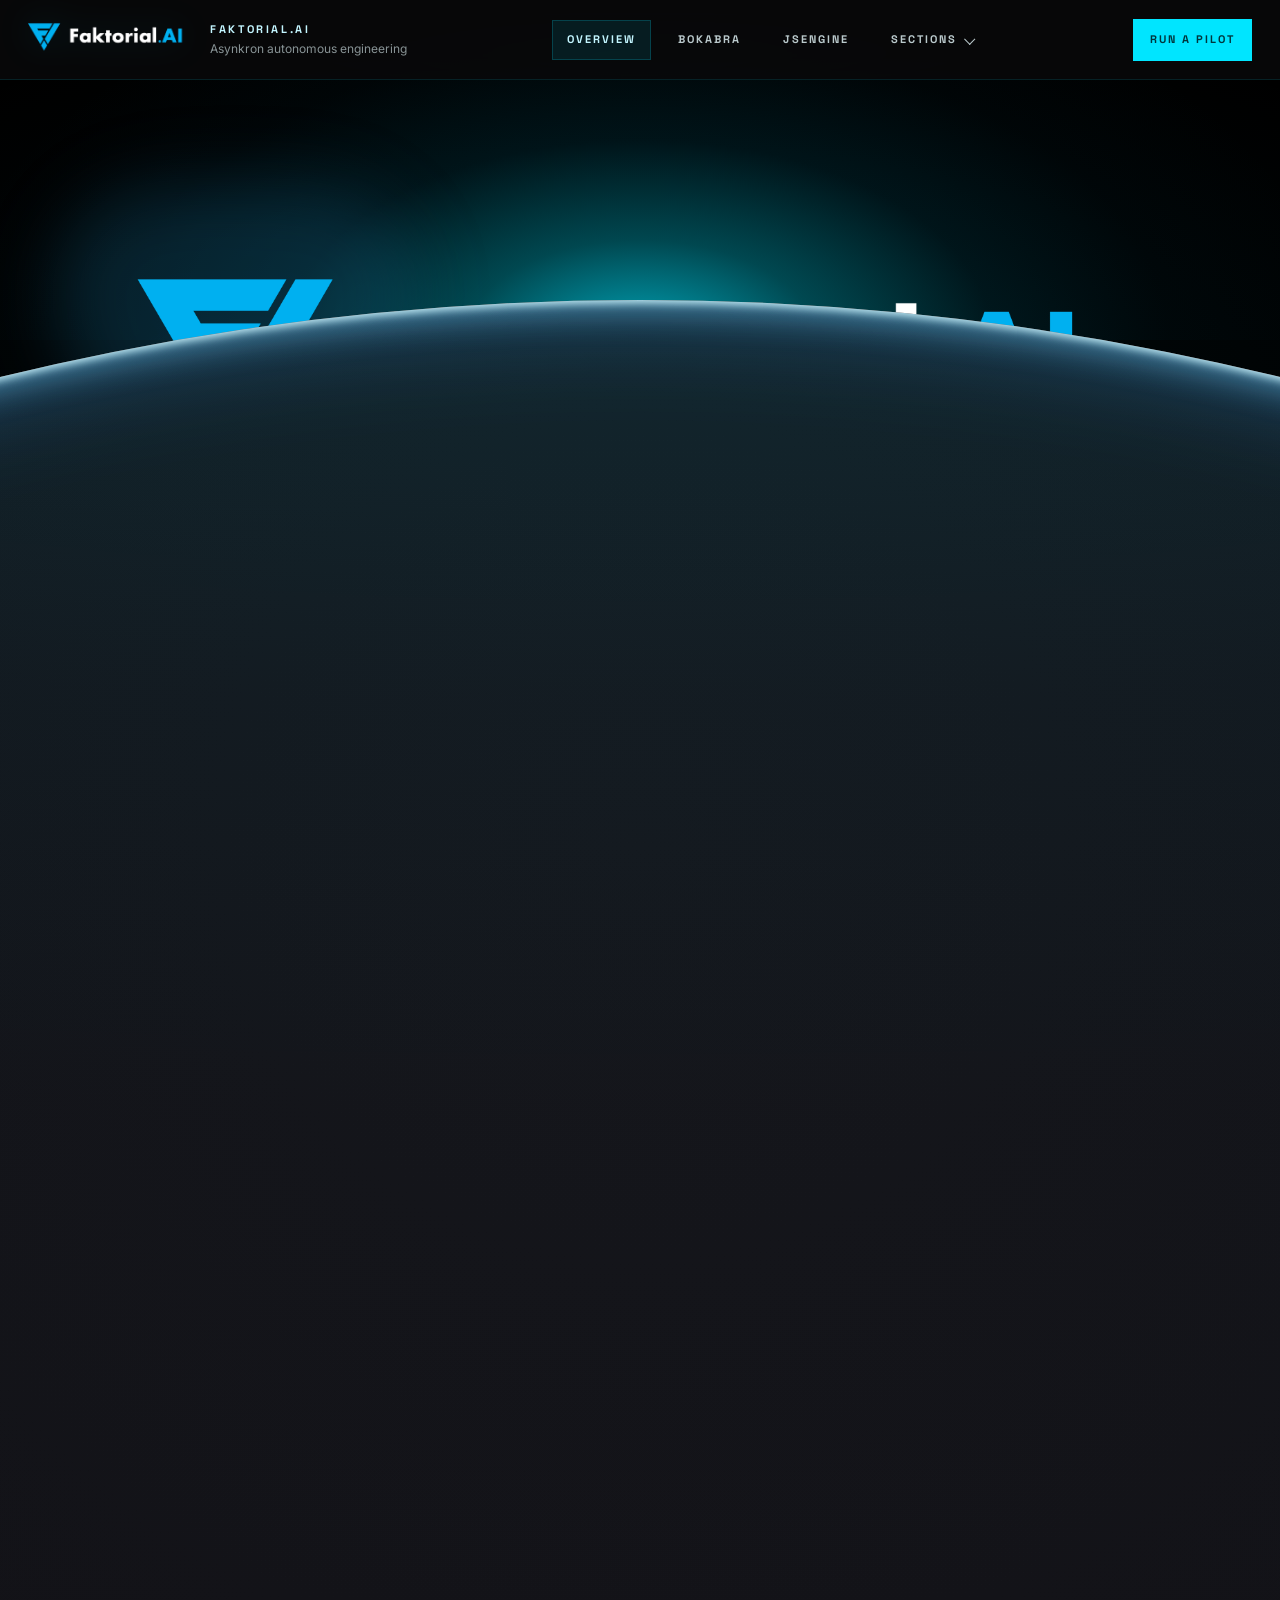
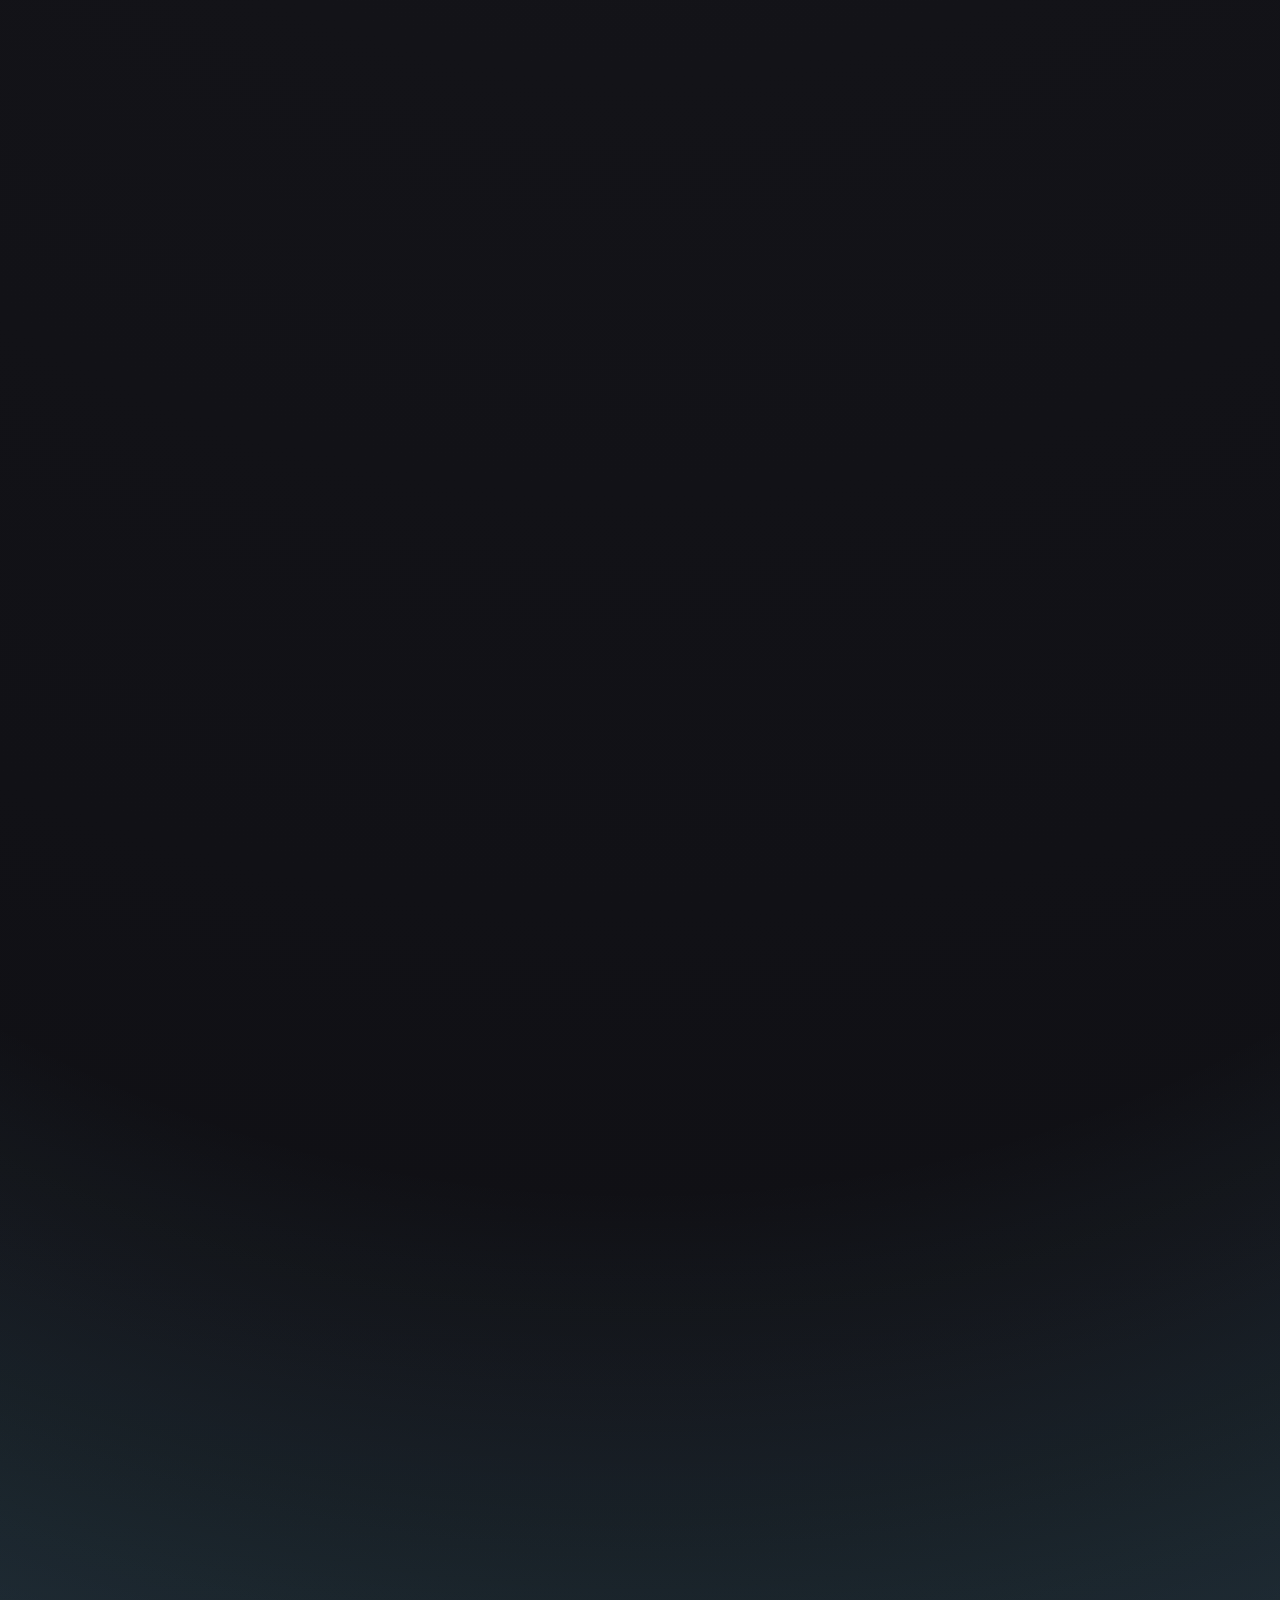
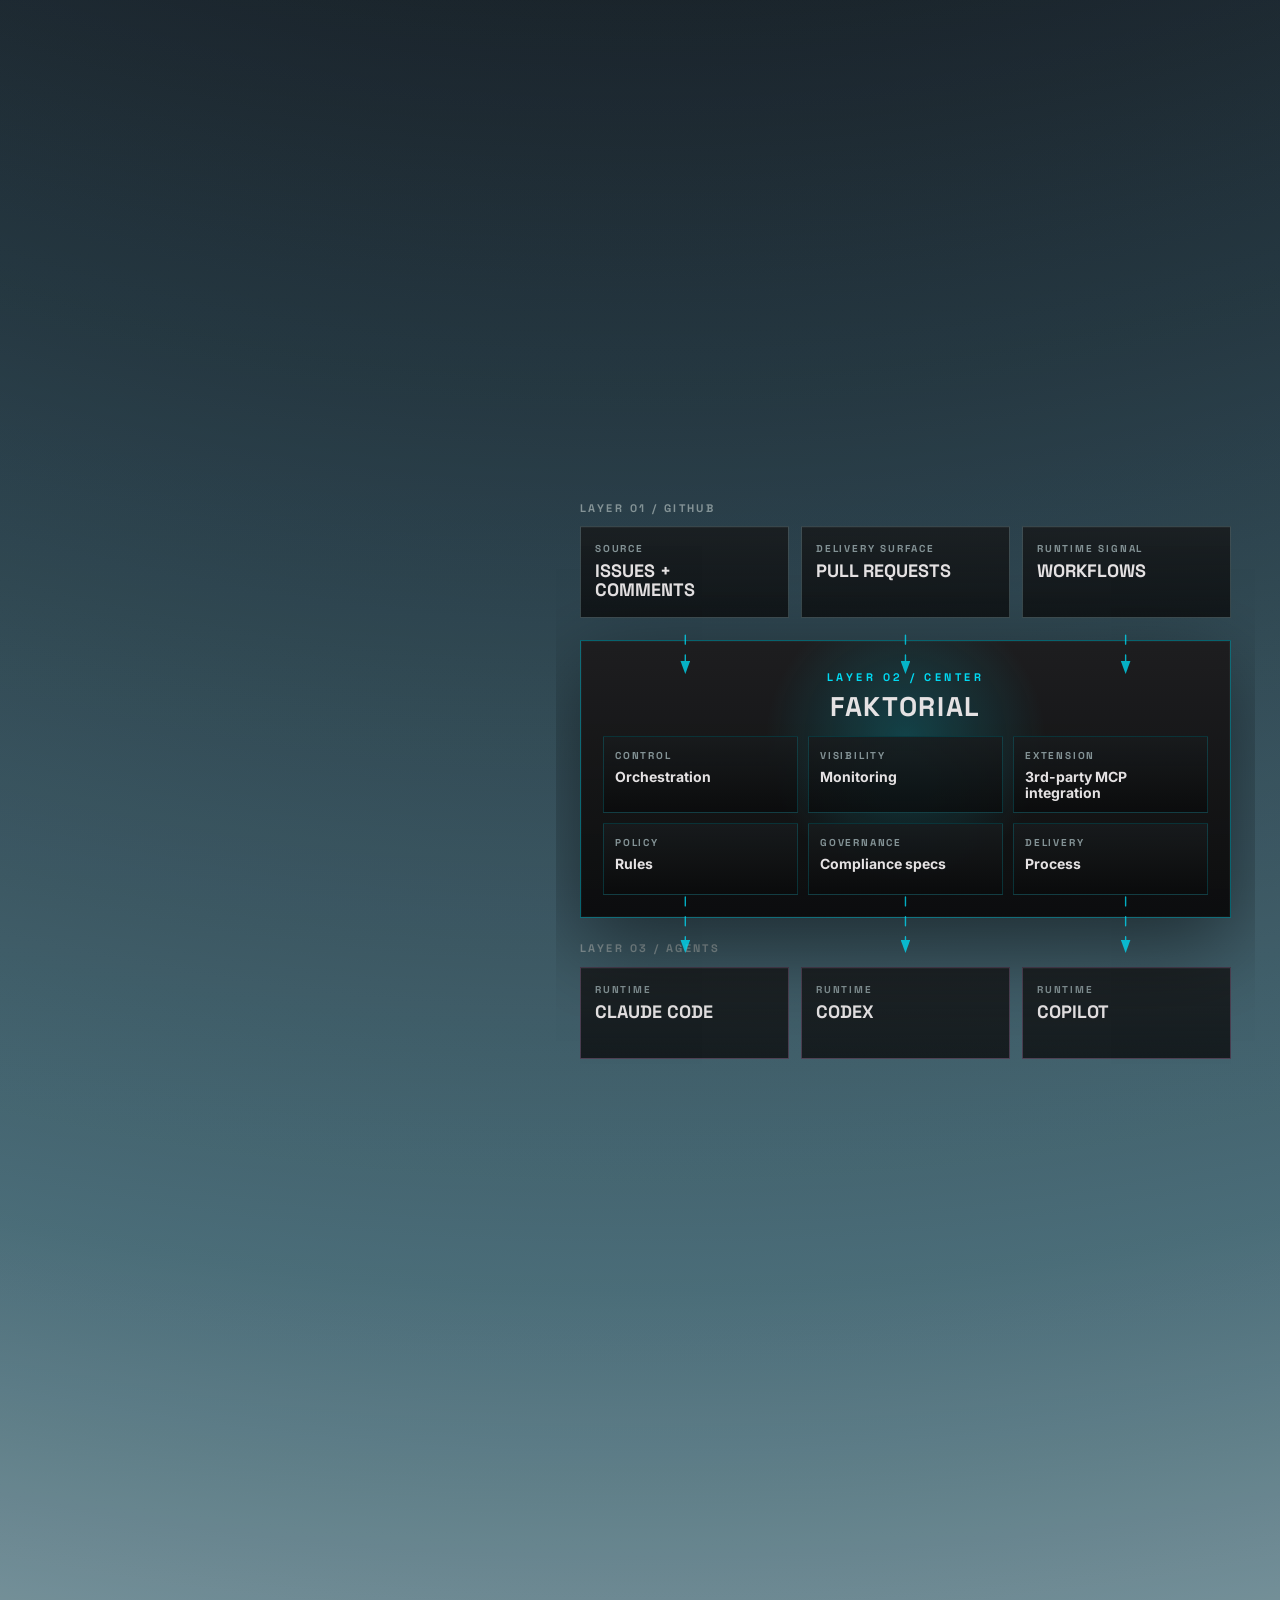
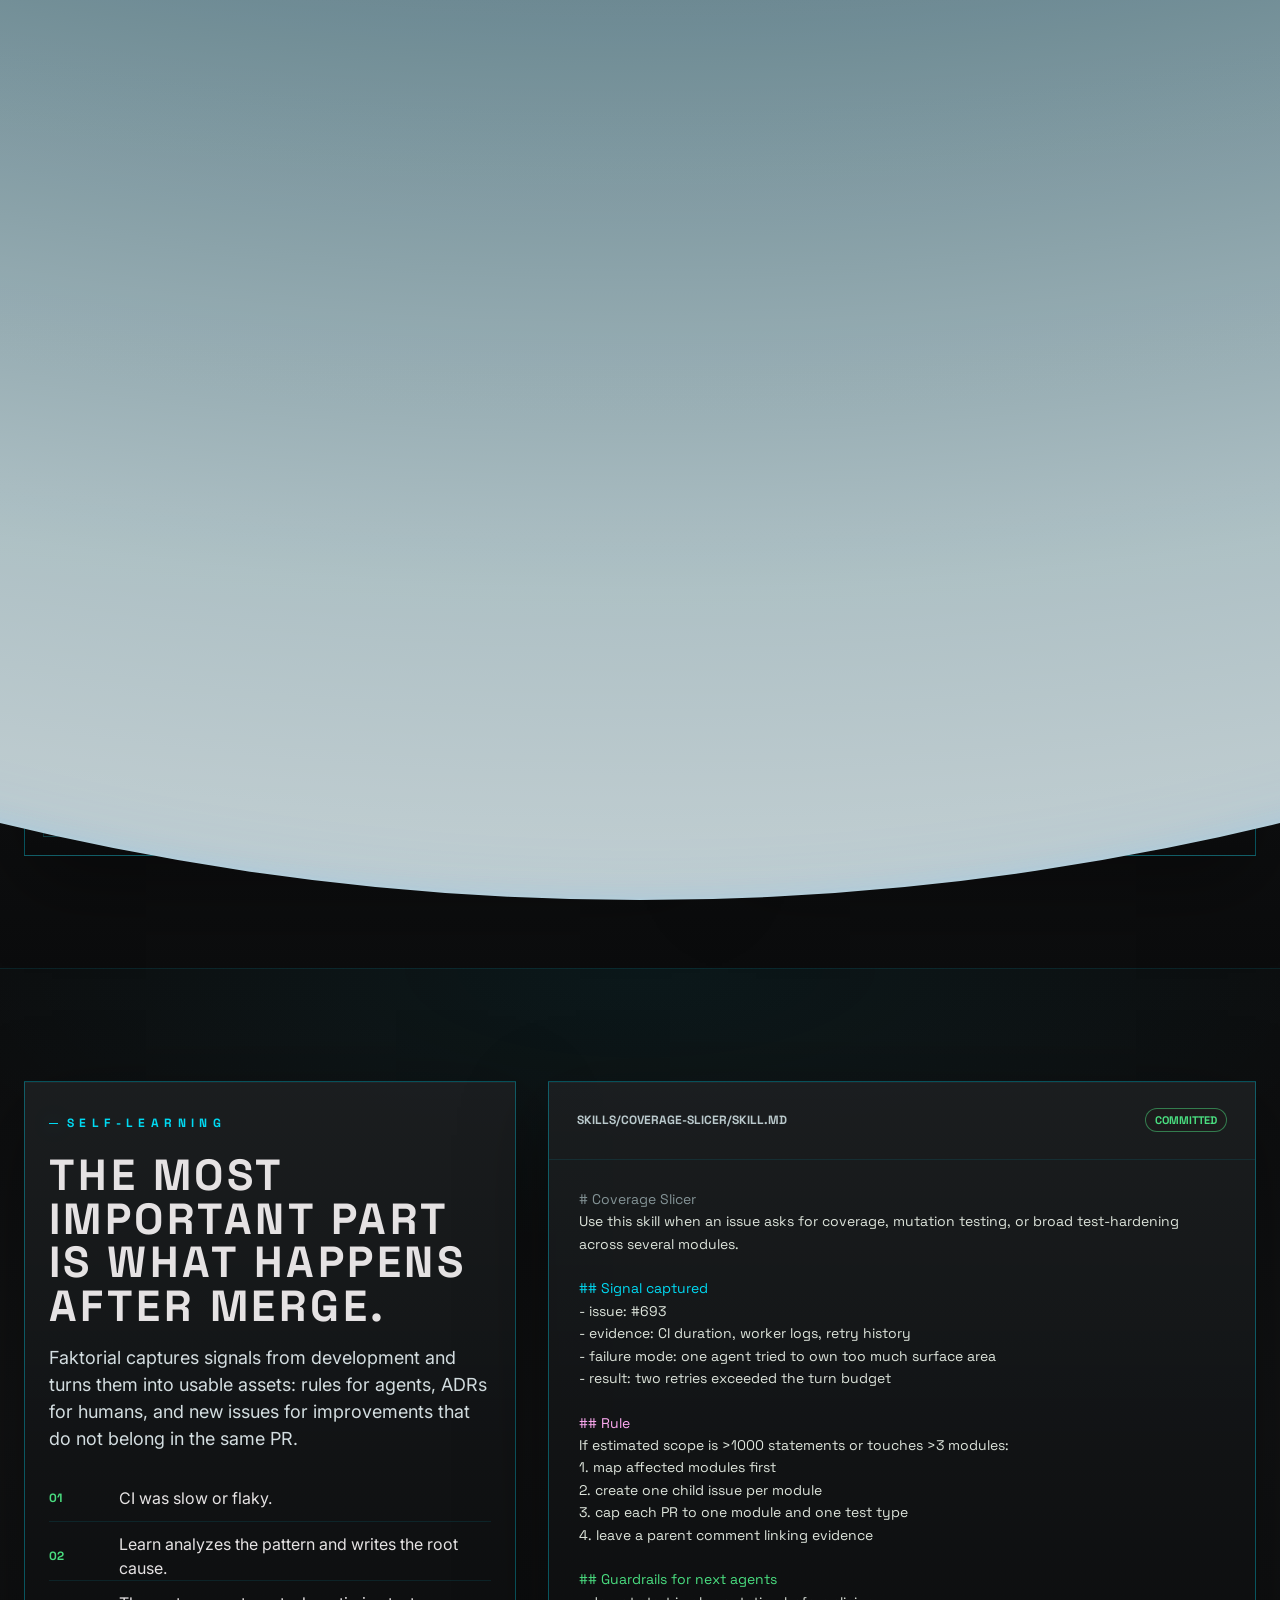
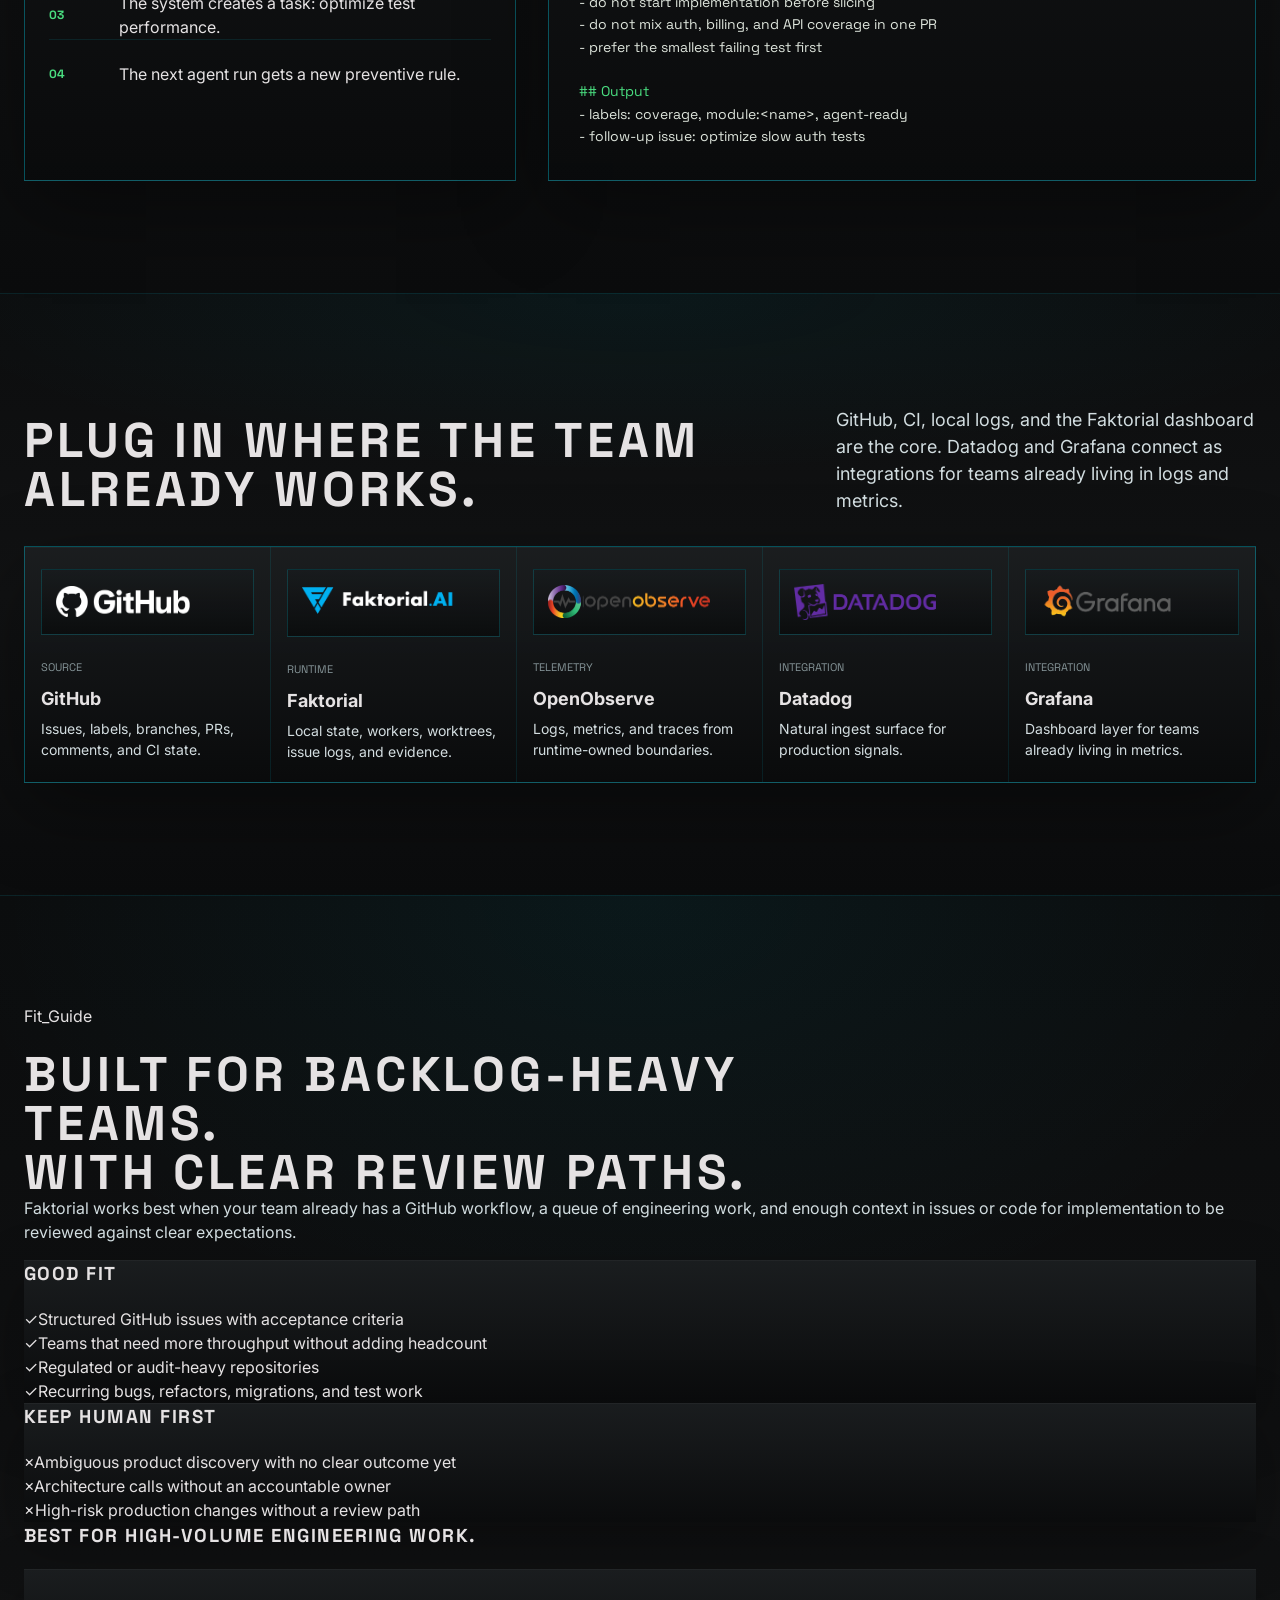
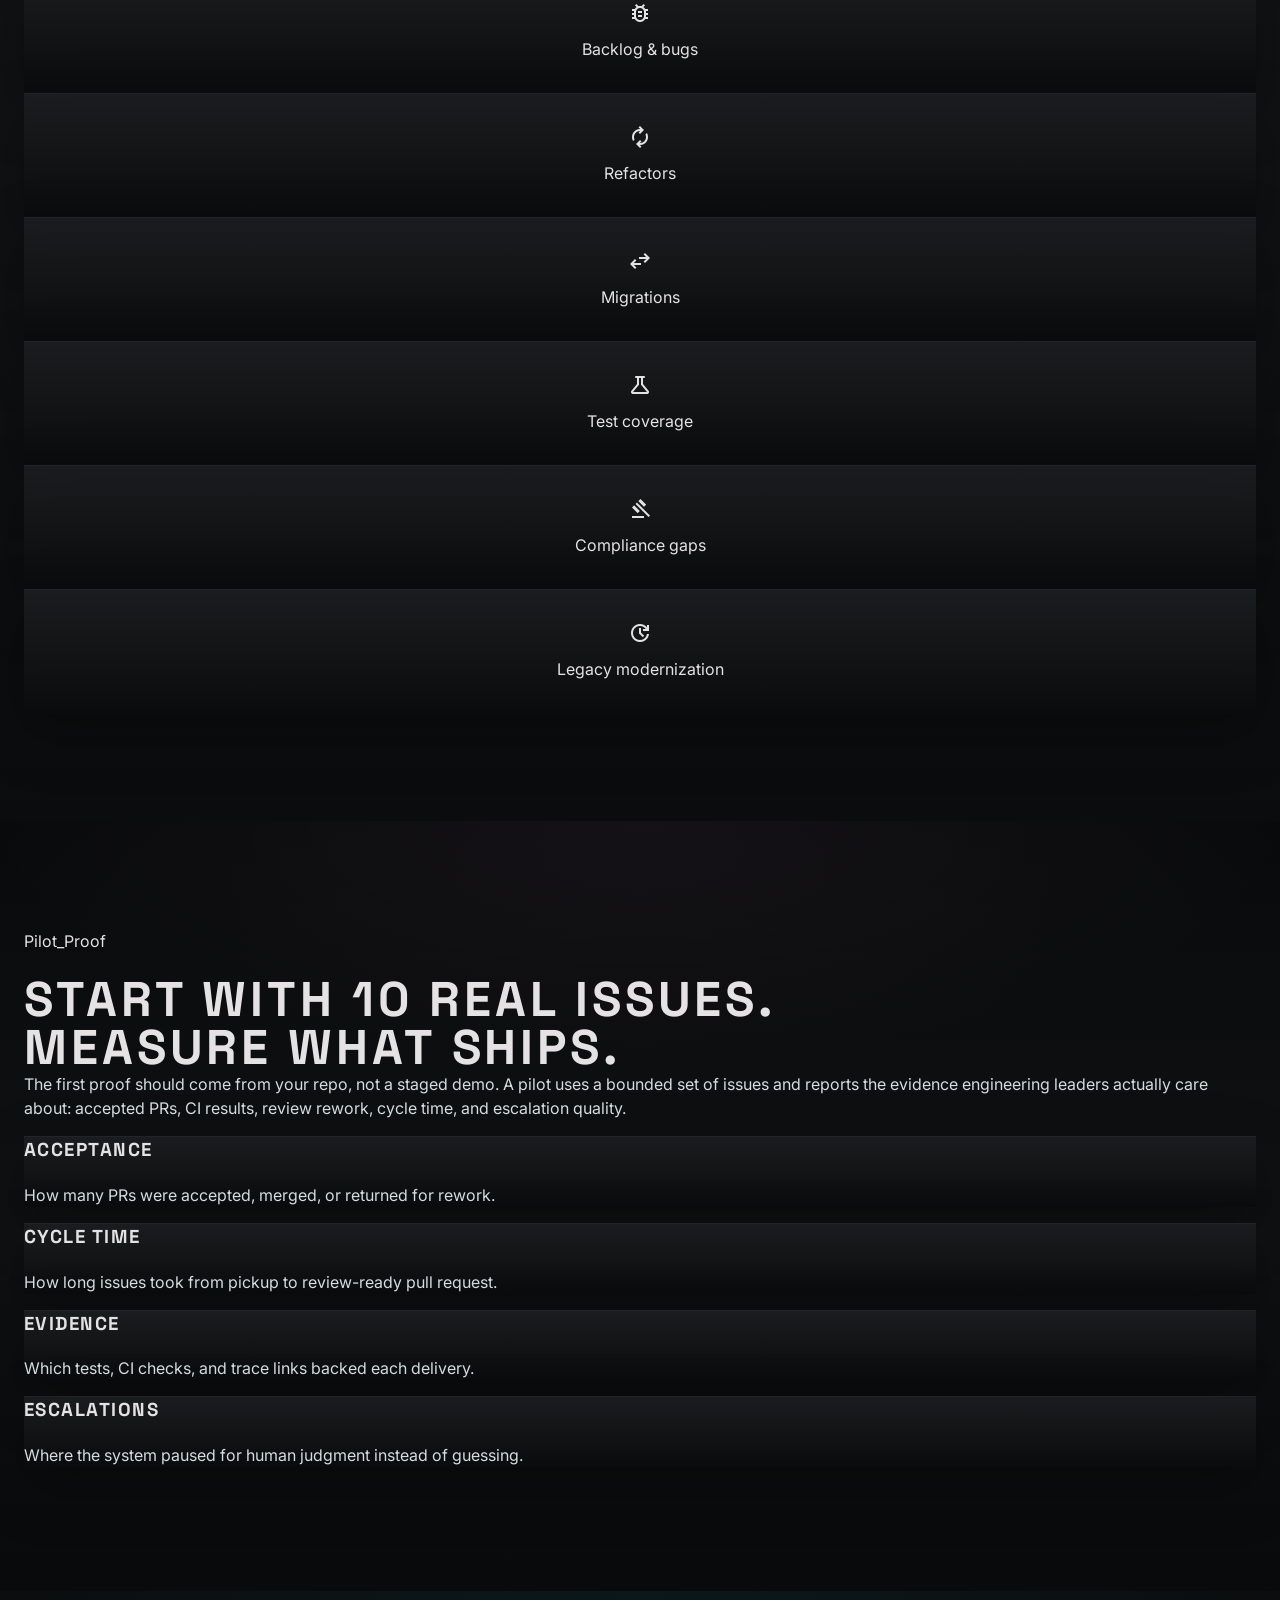
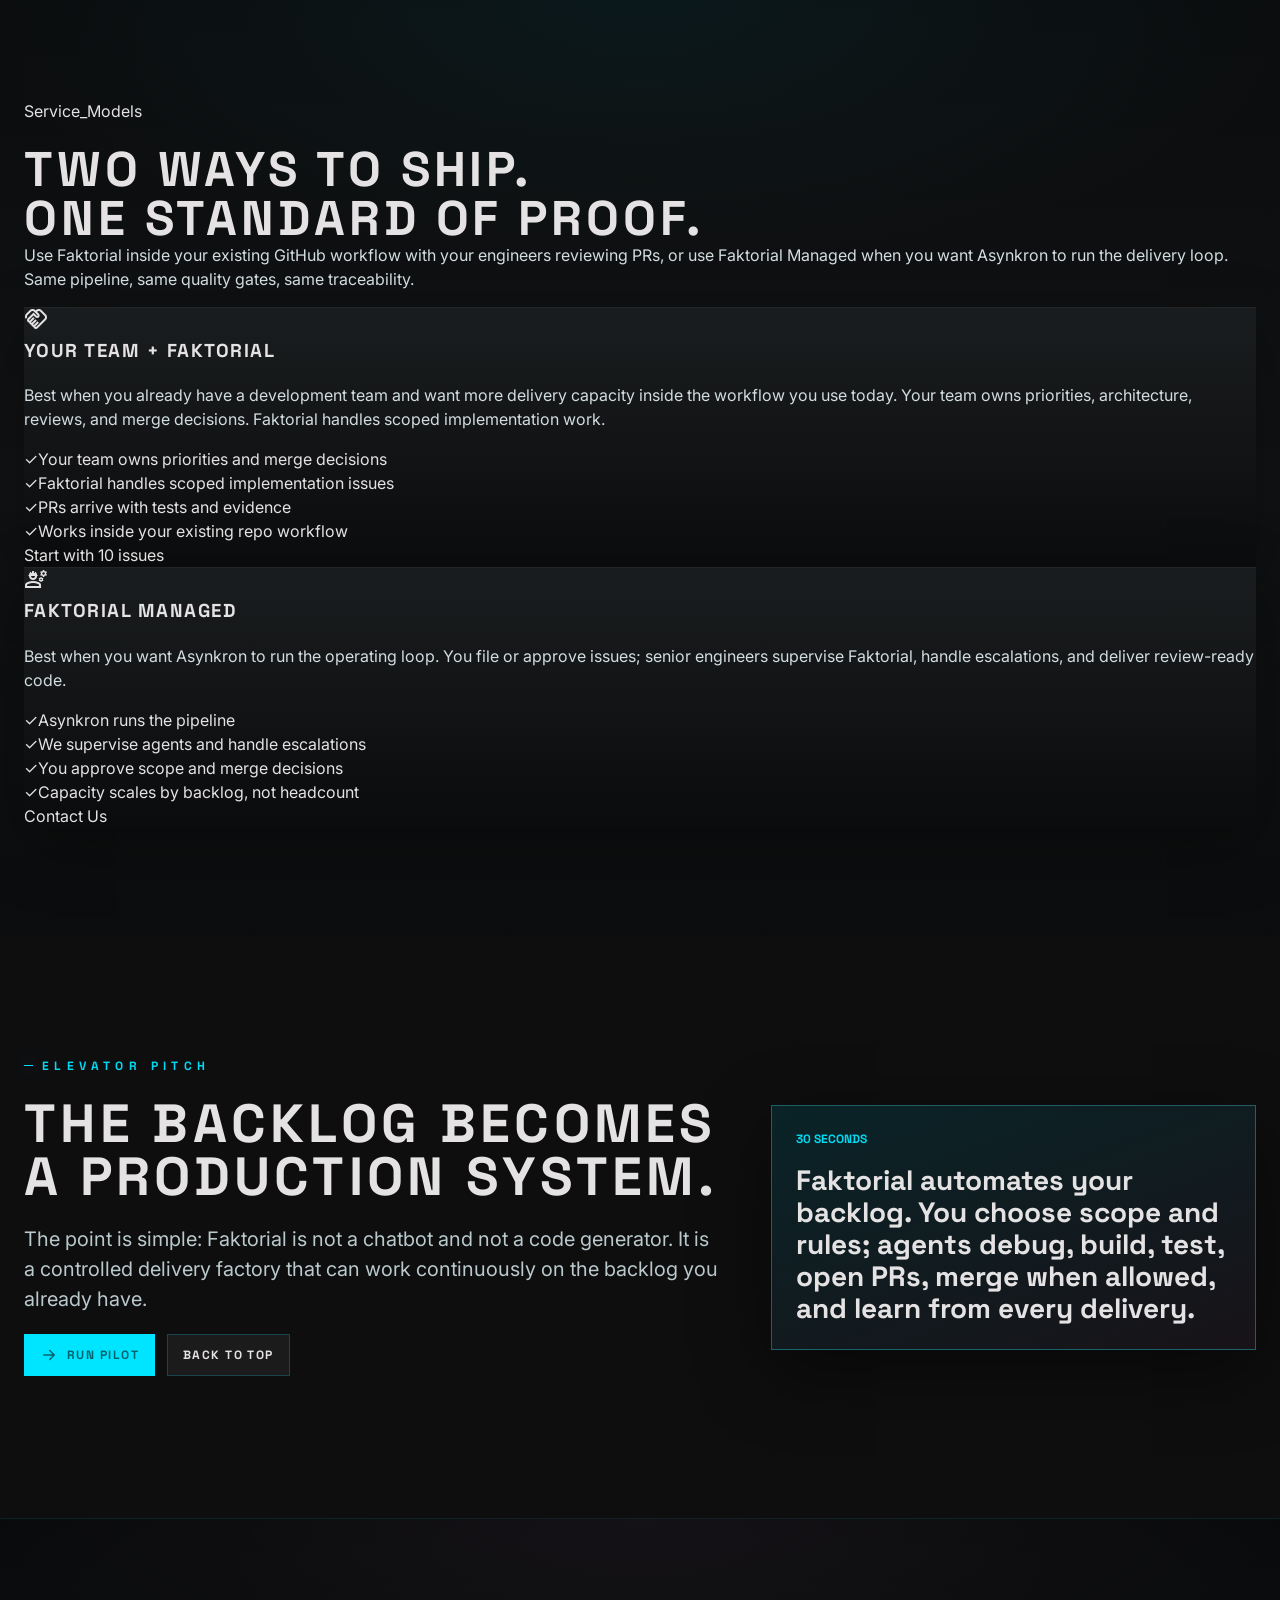
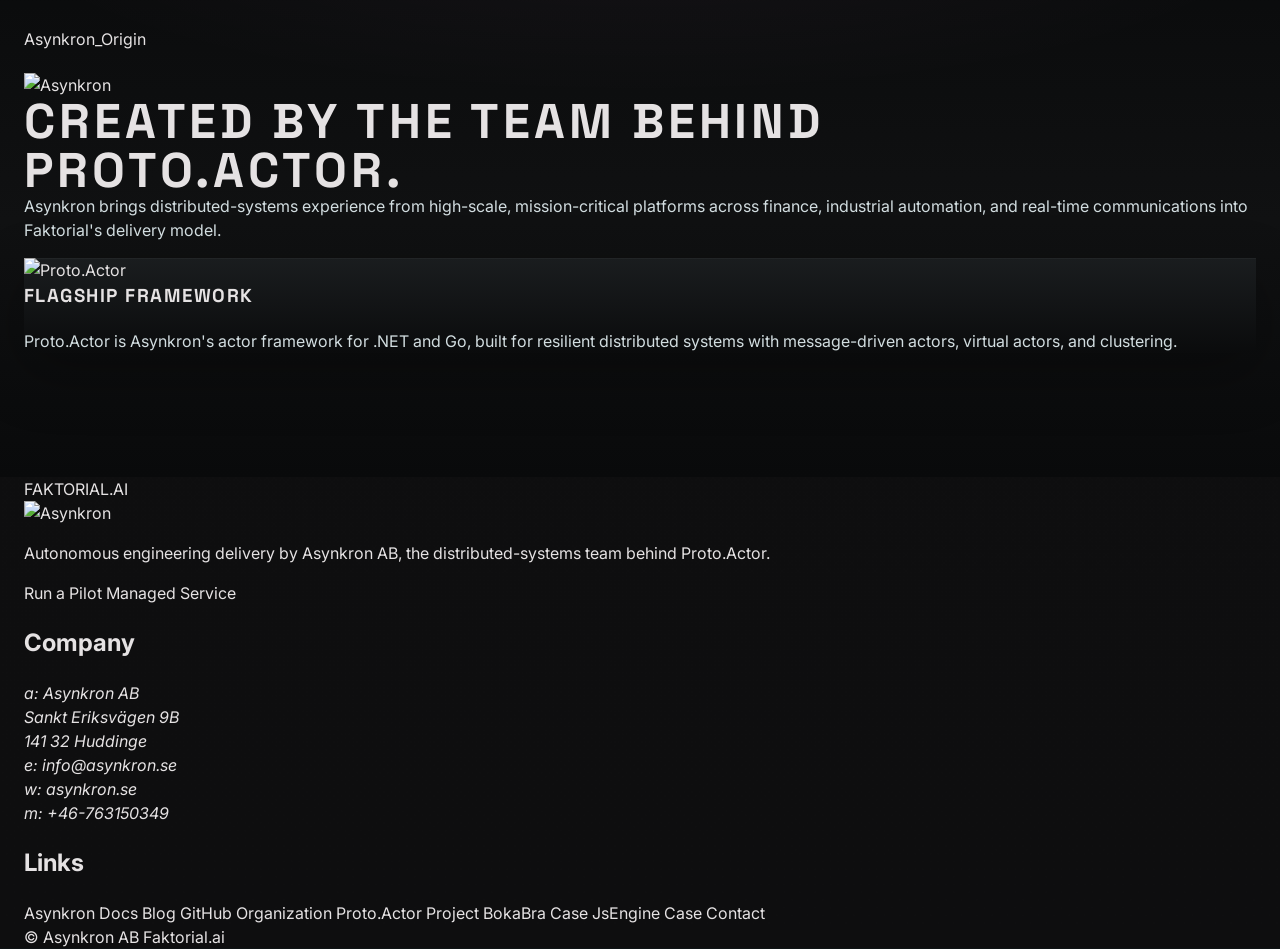
==== commit c72a6157: "Add Asynkron JsEngine case page" ====
--- a/static/index.html
+++ b/static/index.html
@@ -1944,7 +1944,8 @@
       </a>
       <nav class="site-header__primary" aria-label="Primary">
         <a class="site-header__link" href="index.html" aria-current="page">Overview</a>
-        <a class="site-header__link" href="bokabra.html">Case</a>
+        <a class="site-header__link" href="/bokabra">BokaBra</a>
+        <a class="site-header__link" href="/asynkron-jsengine">JsEngine</a>
         <div class="site-header__menu" data-nav-menu>
           <button class="site-header__link site-header__menu-trigger" type="button" data-nav-trigger aria-expanded="false" aria-controls="site-sections-home">
             Sections
@@ -1972,7 +1973,8 @@
             <div class="site-header__mobile-group">
               <span class="site-header__mobile-label">Pages</span>
               <a class="site-header__mobile-link" href="index.html" aria-current="page">Overview</a>
-              <a class="site-header__mobile-link" href="bokabra.html">Case</a>
+              <a class="site-header__mobile-link" href="/bokabra">BokaBra</a>
+              <a class="site-header__mobile-link" href="/asynkron-jsengine">JsEngine</a>
             </div>
             <div class="site-header__mobile-group">
               <span class="site-header__mobile-label">Sections</span>
@@ -2770,7 +2772,8 @@
 <a class="text-[#bac9cc]/70 hover:text-primary-fixed-dim transition-colors text-sm uppercase font-headline tracking-widest" href="https://asynkron.se/blog">Blog</a>
 <a class="text-[#bac9cc]/70 hover:text-primary-fixed-dim transition-colors text-sm uppercase font-headline tracking-widest" href="https://github.com/Asynkron">GitHub Organization</a>
 <a class="text-[#bac9cc]/70 hover:text-primary-fixed-dim transition-colors text-sm uppercase font-headline tracking-widest" href="https://proto.actor">Proto.Actor Project</a>
-<a class="text-[#bac9cc]/70 hover:text-primary-fixed-dim transition-colors text-sm uppercase font-headline tracking-widest" href="bokabra.html">BokaBra Case</a>
+<a class="text-[#bac9cc]/70 hover:text-primary-fixed-dim transition-colors text-sm uppercase font-headline tracking-widest" href="/bokabra">BokaBra Case</a>
+<a class="text-[#bac9cc]/70 hover:text-primary-fixed-dim transition-colors text-sm uppercase font-headline tracking-widest" href="/asynkron-jsengine">JsEngine Case</a>
 <a class="text-[#bac9cc]/70 hover:text-tertiary-fixed-dim transition-colors text-sm uppercase font-headline tracking-widest" href="mailto:info@asynkron.se?subject=Faktorial%20Inquiry">Contact</a>
 </nav>
 </div>
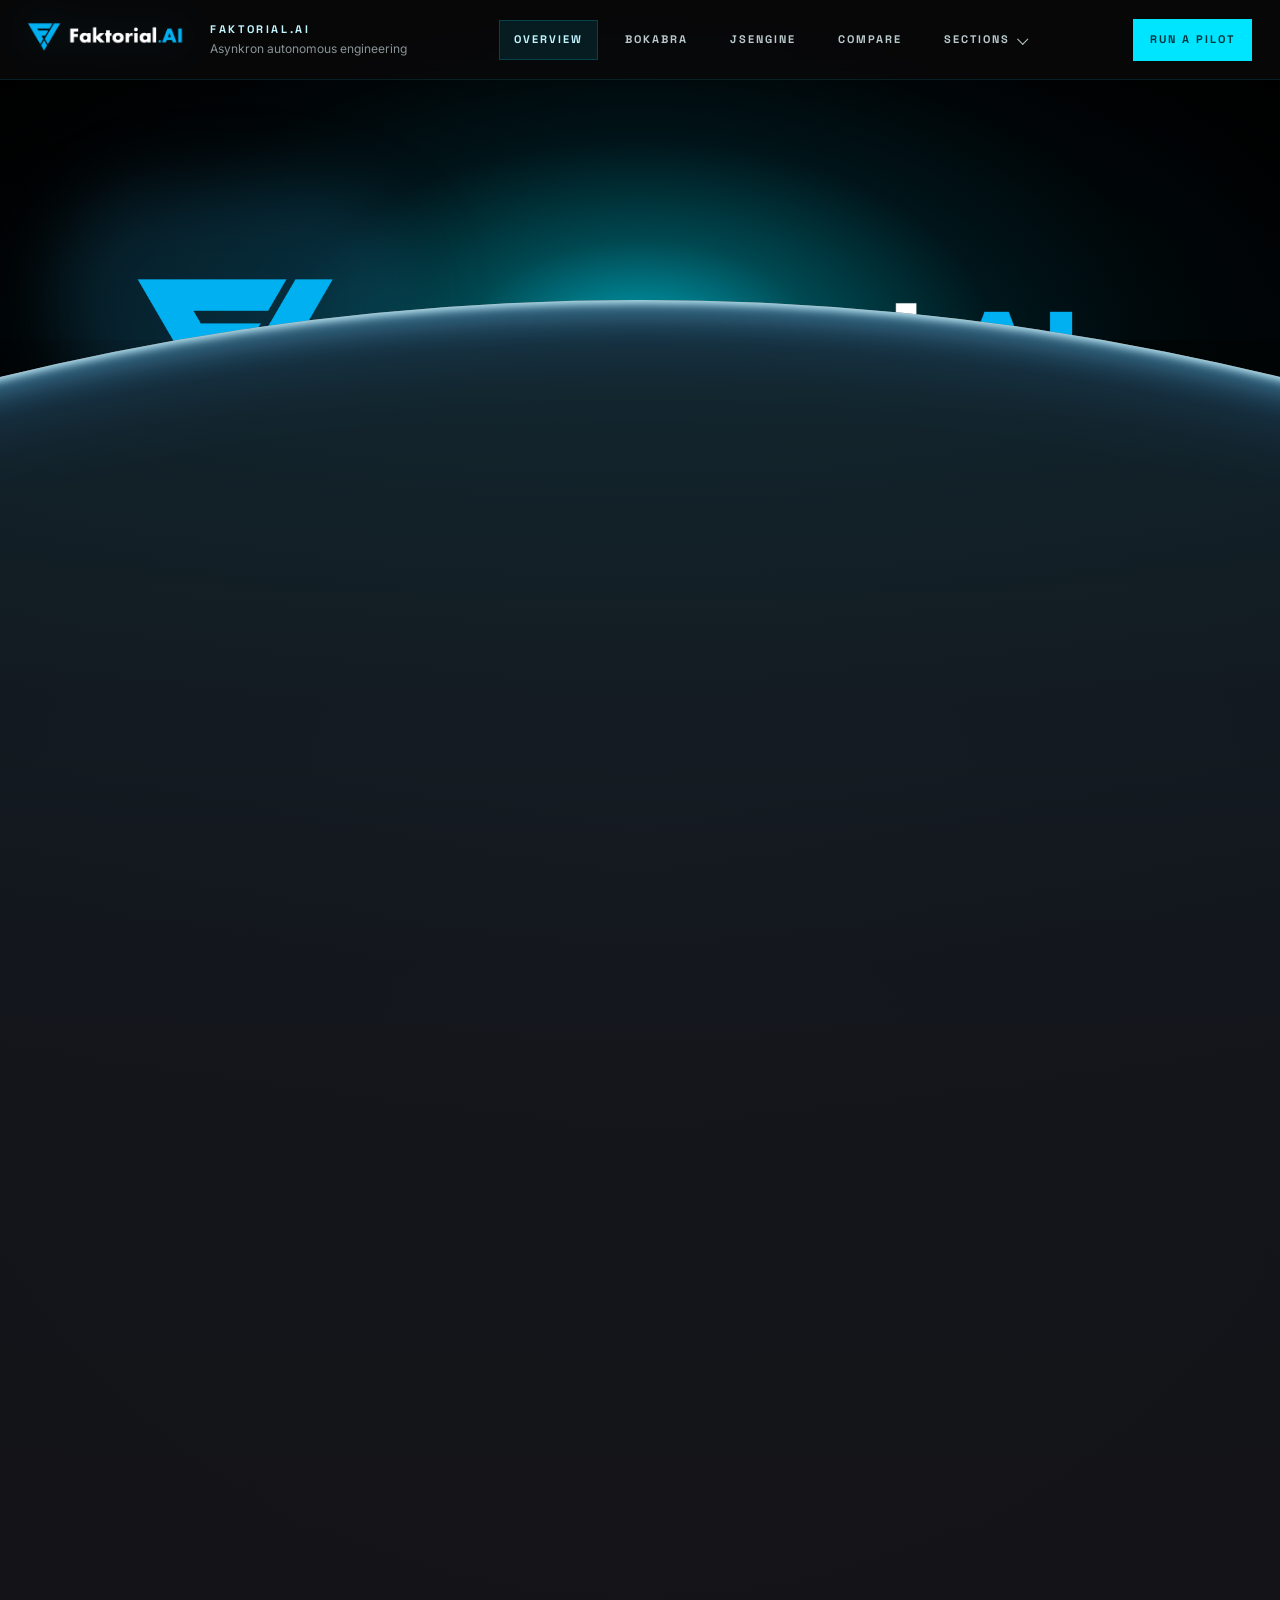
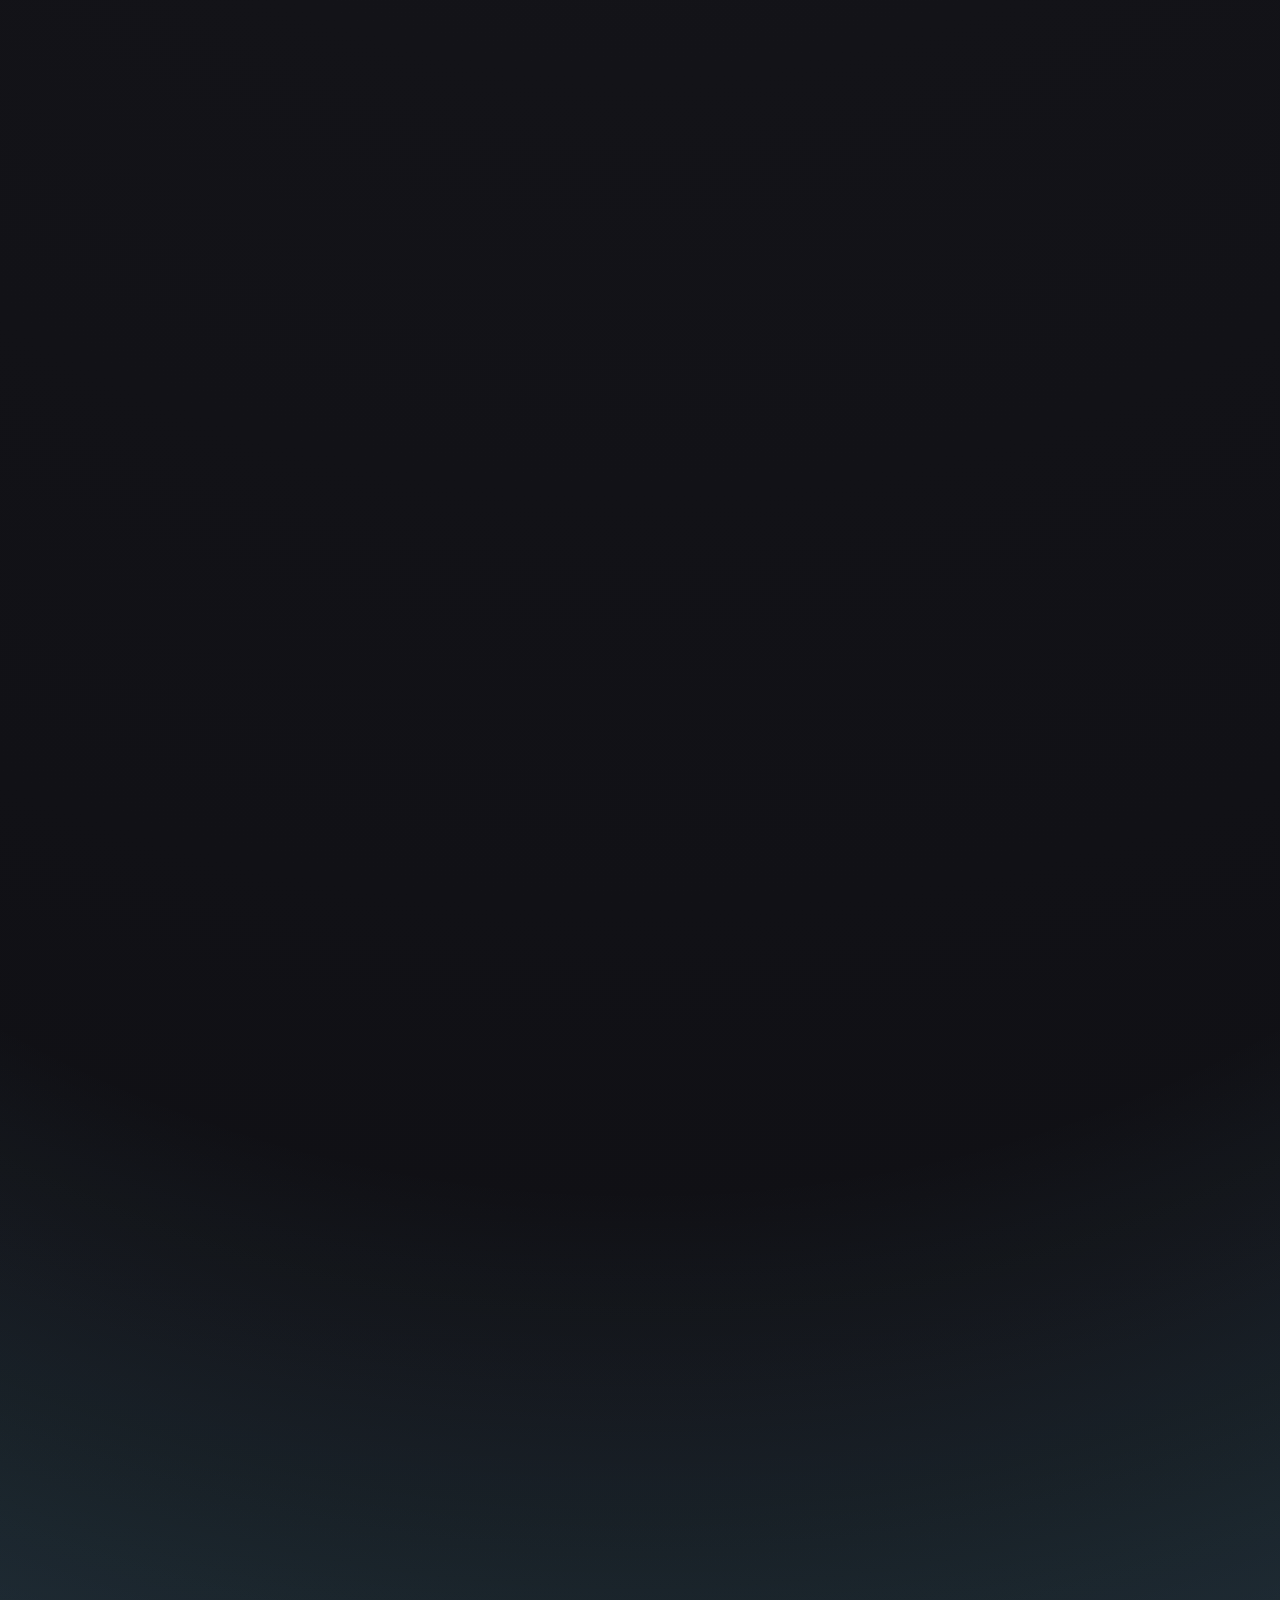
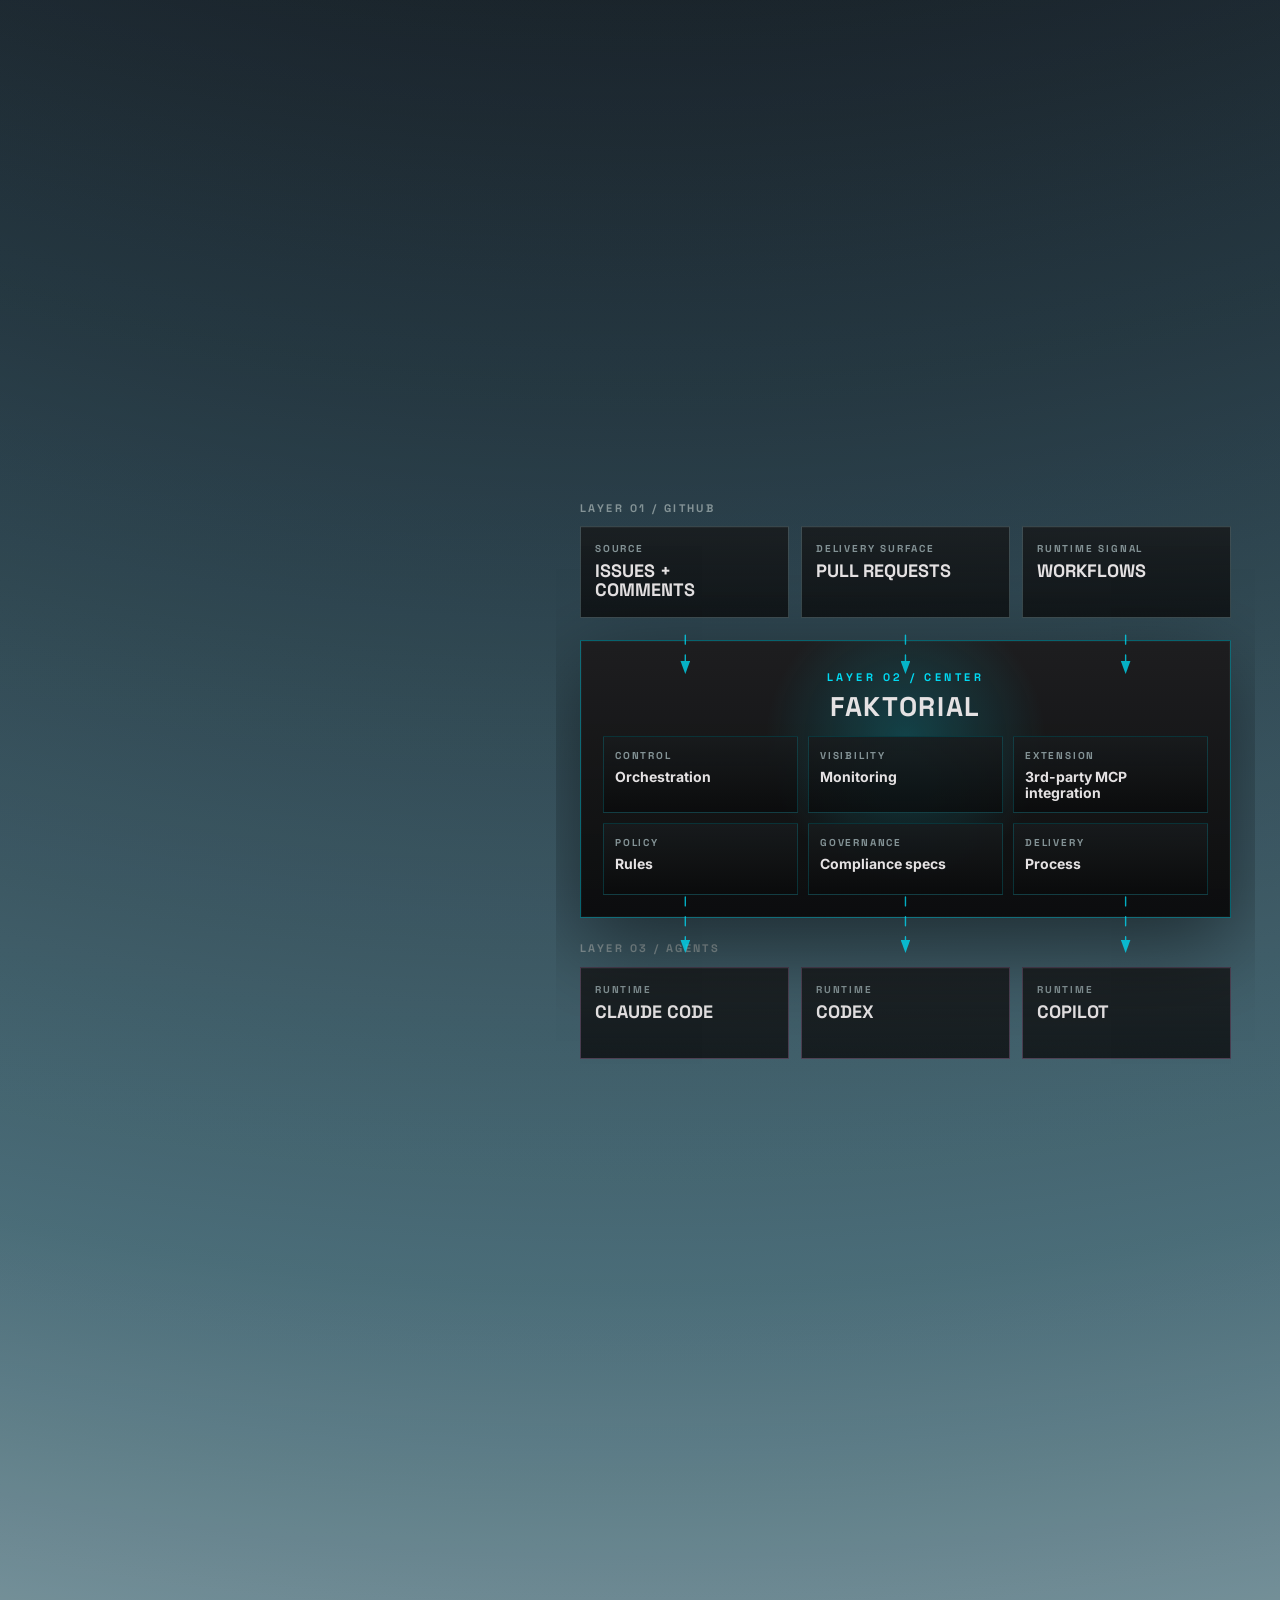
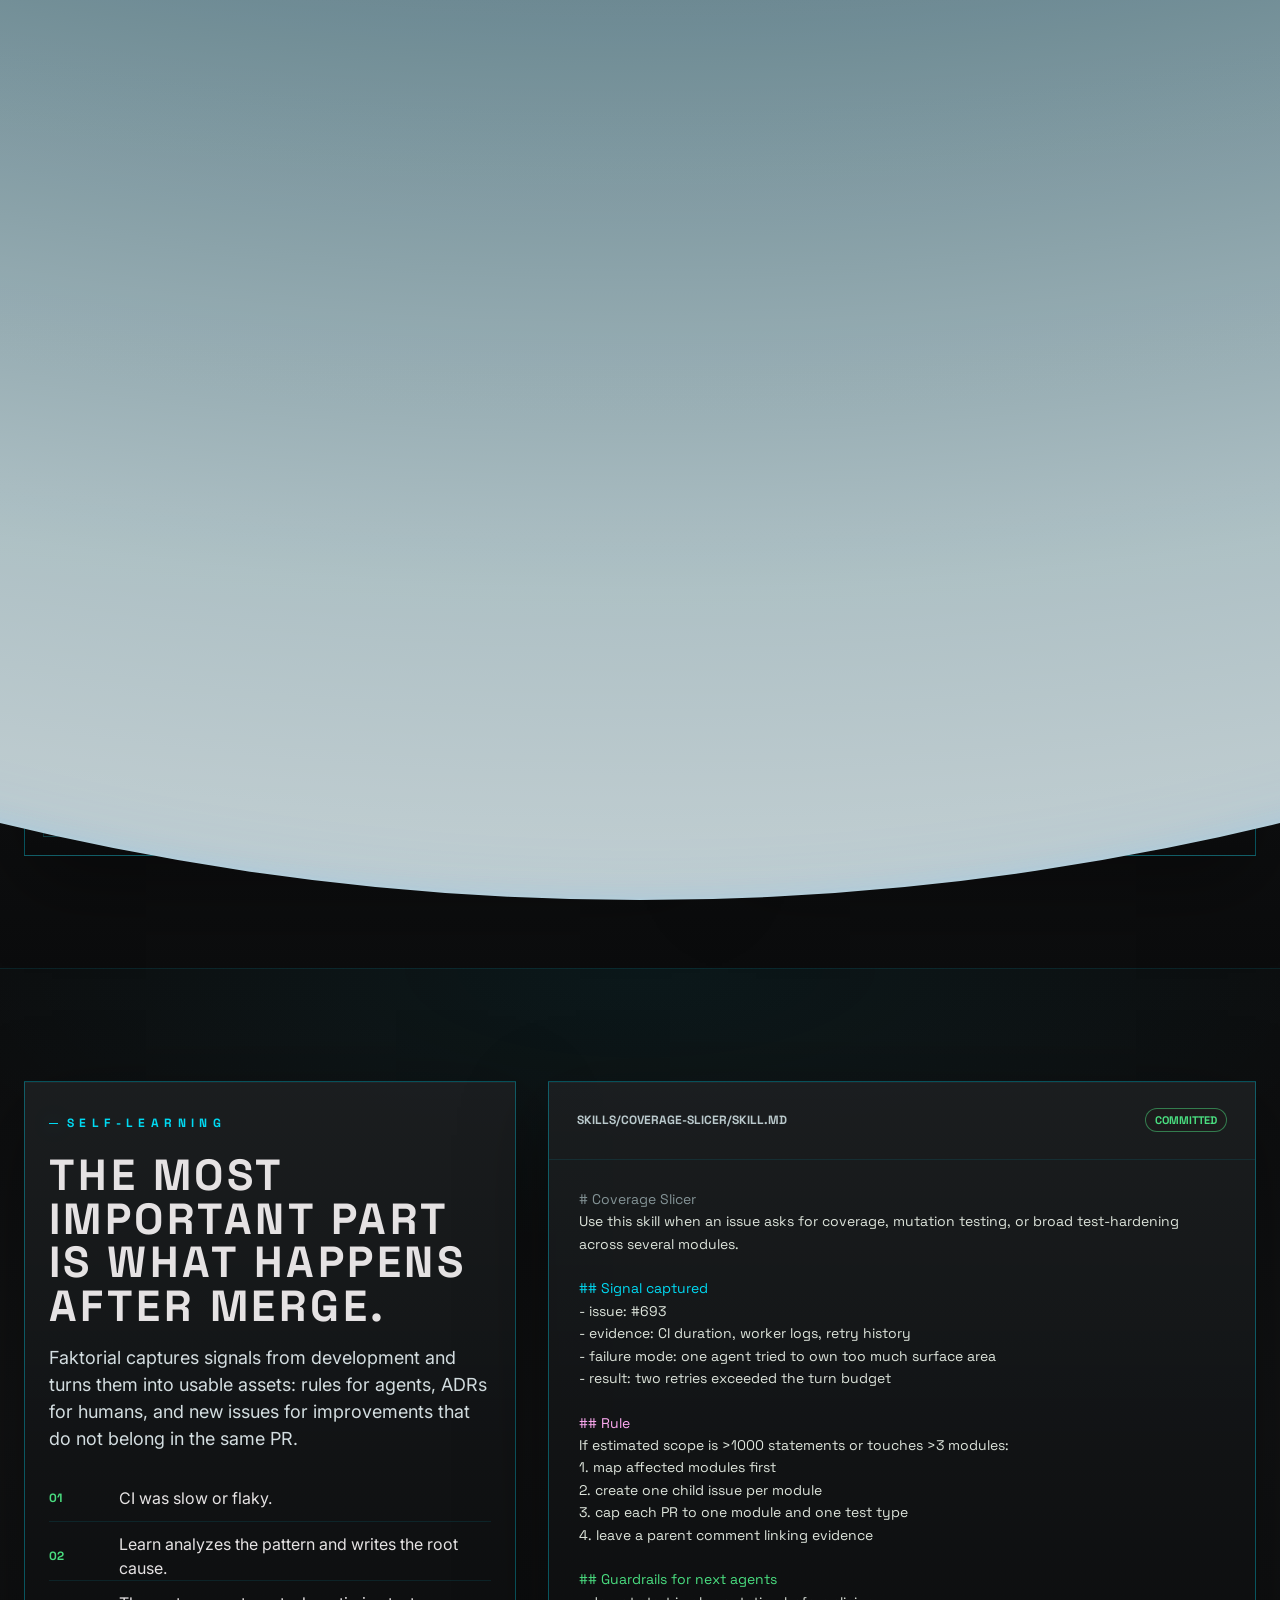
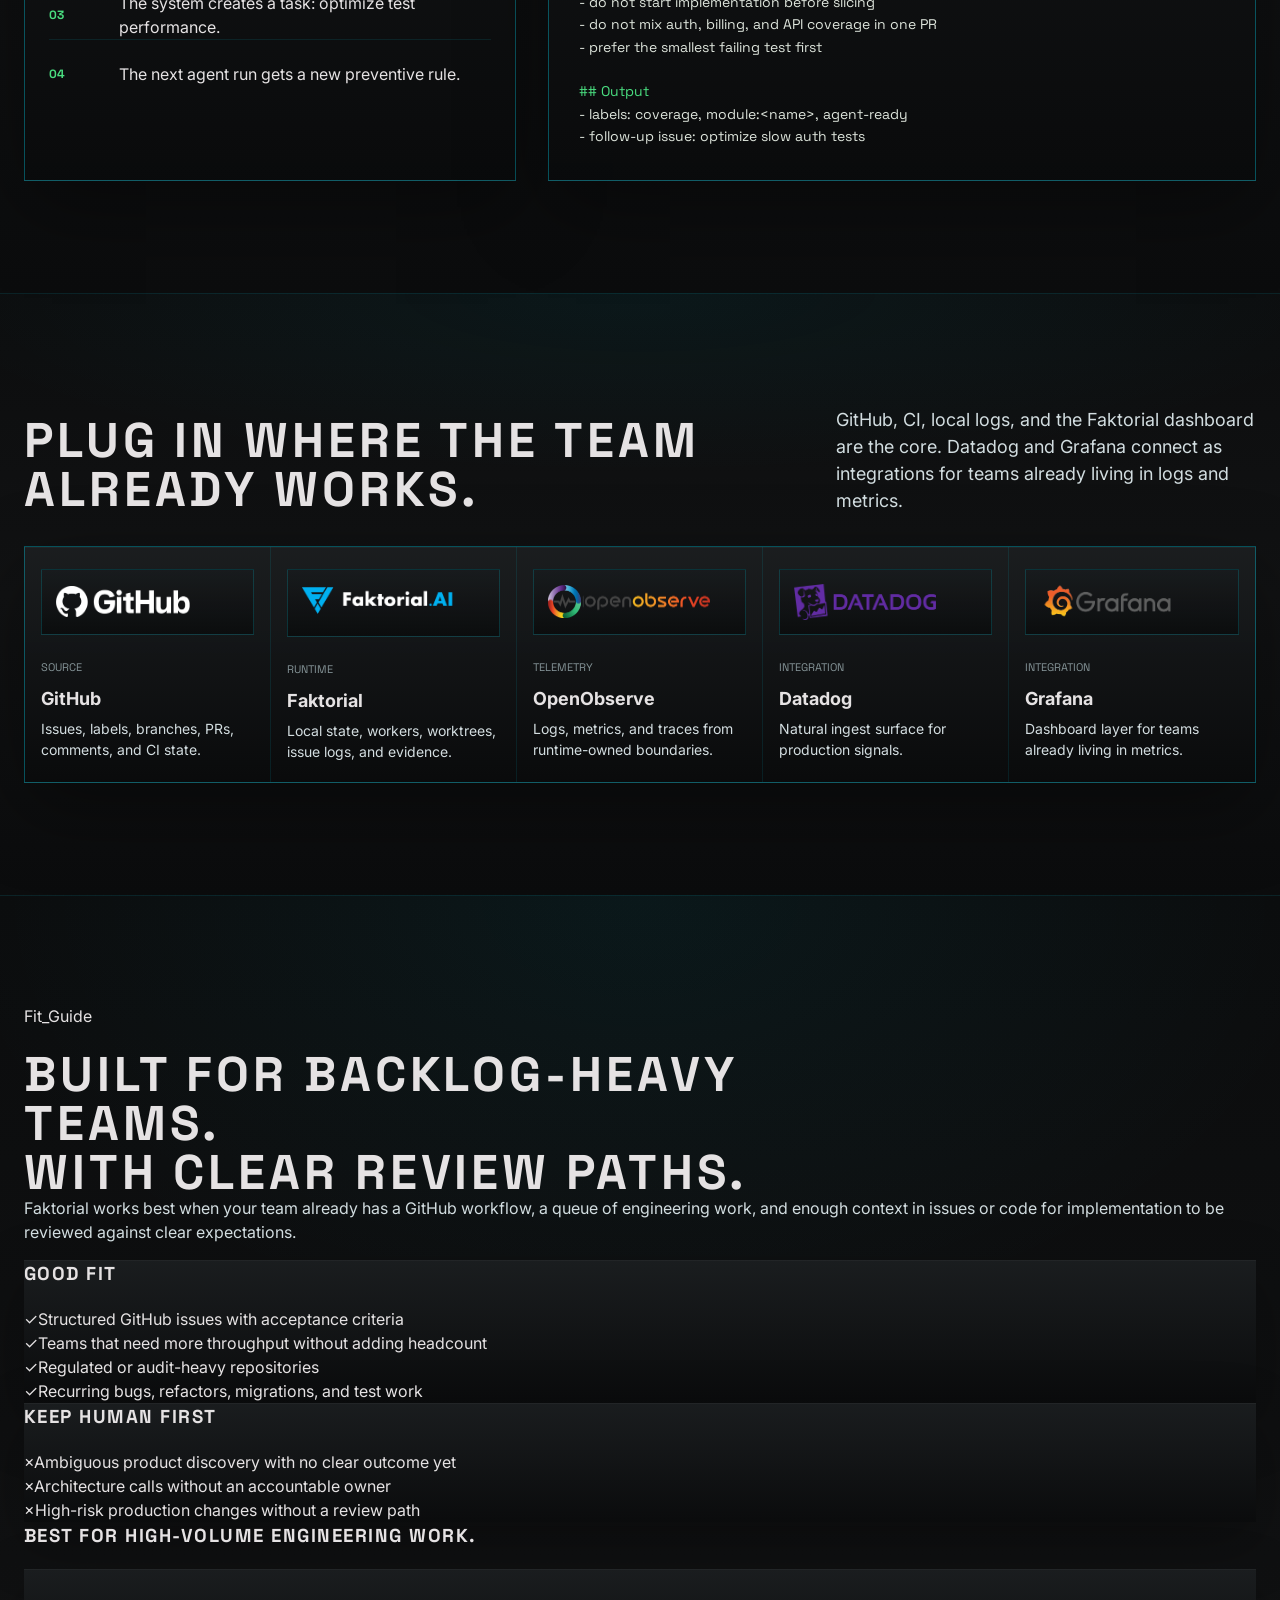
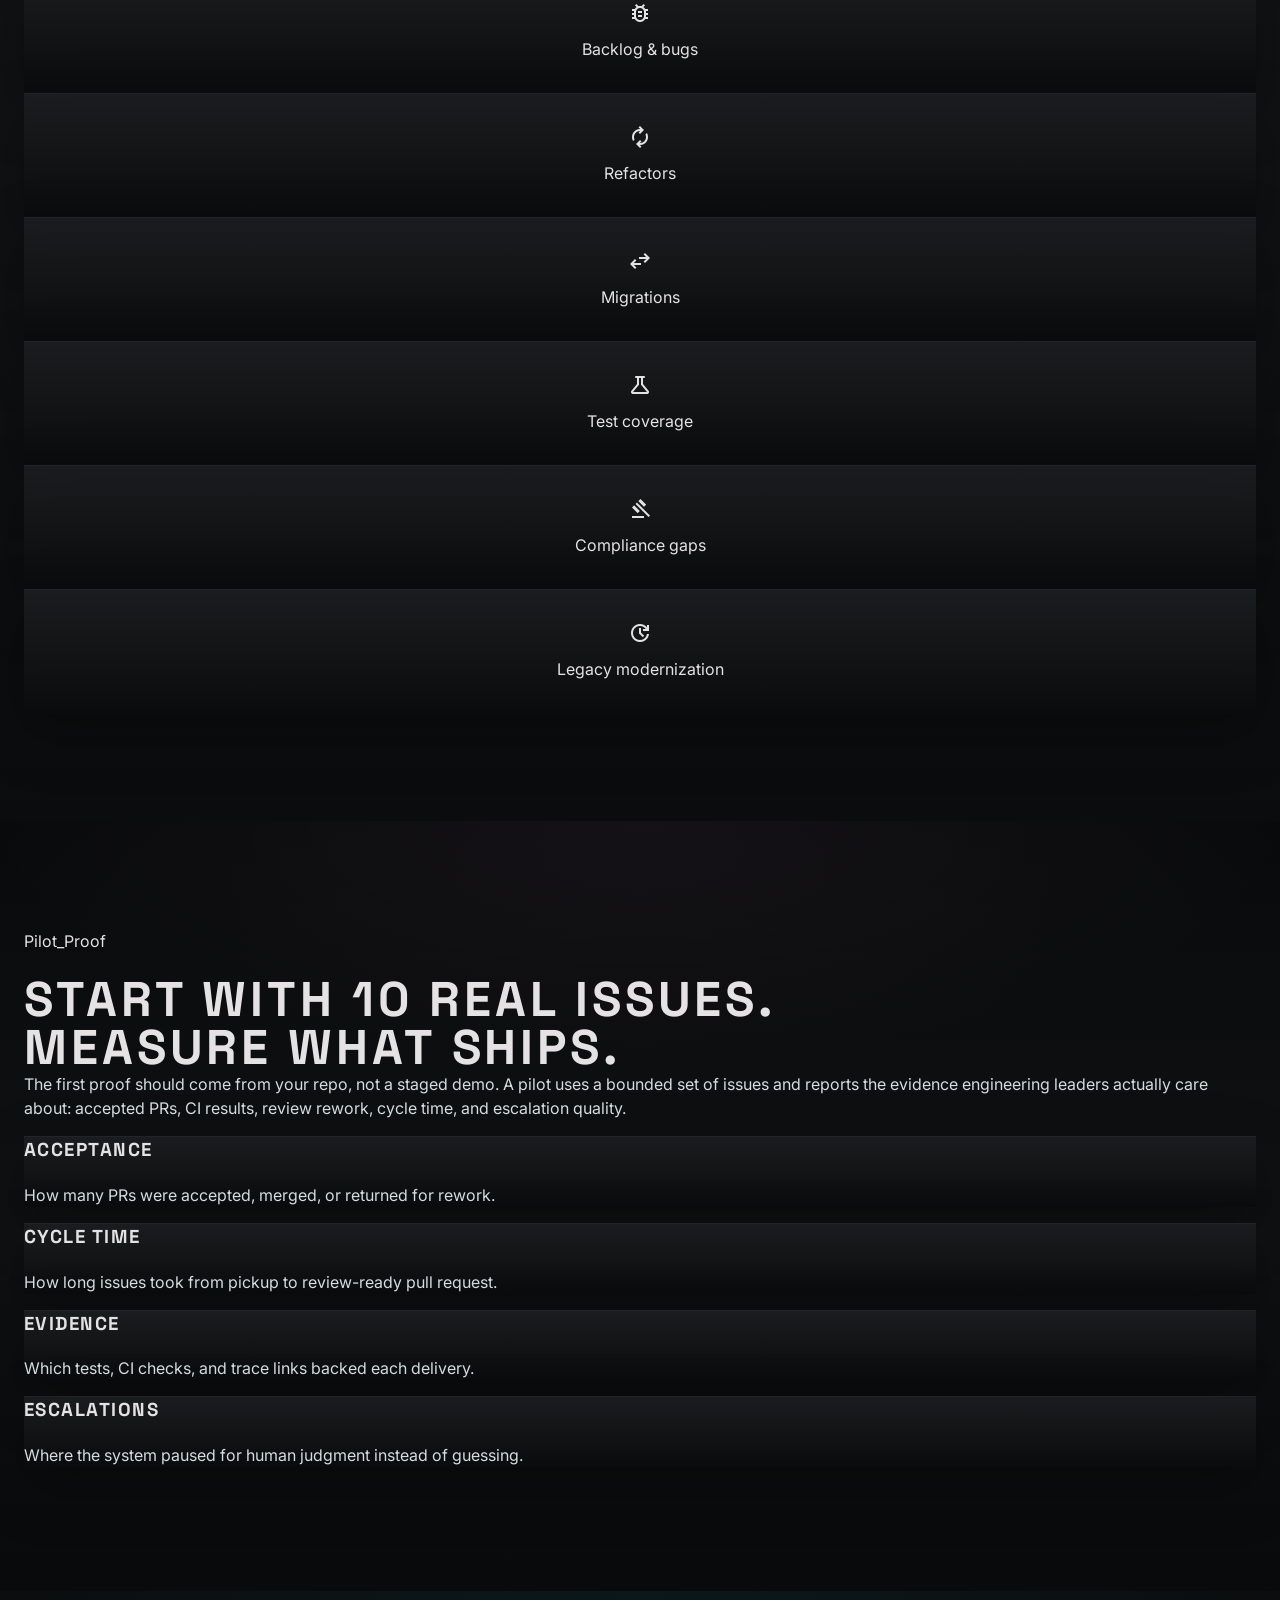
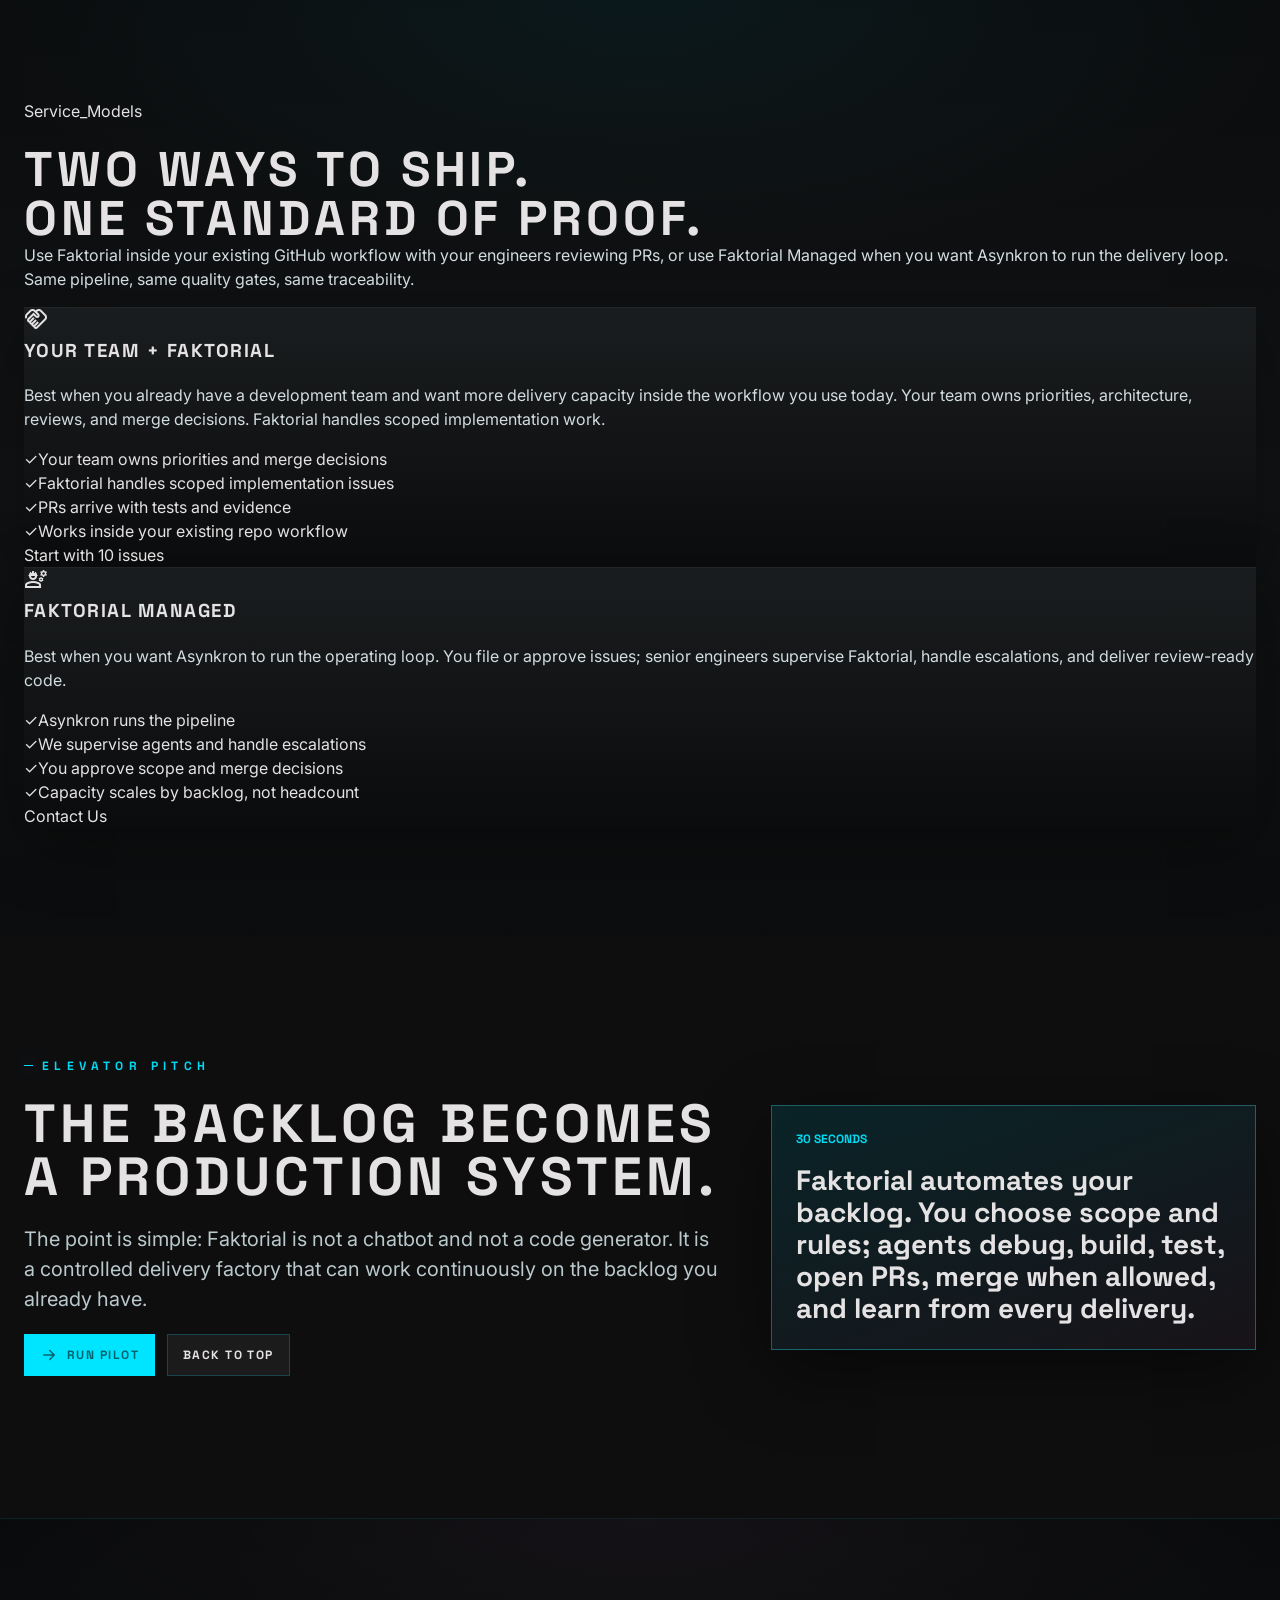
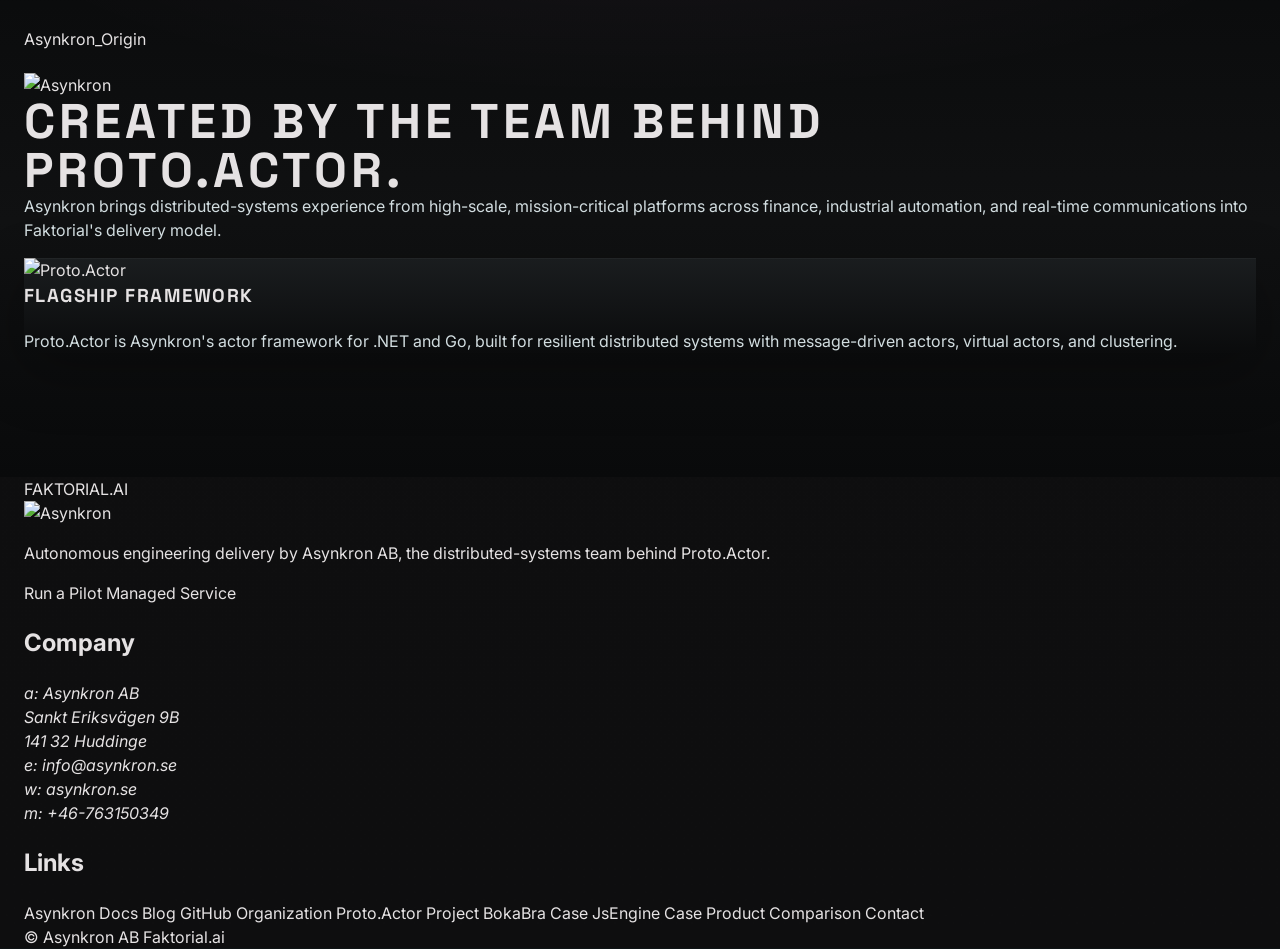
==== commit 658e7d74: "Add product comparison page" ====
--- a/static/index.html
+++ b/static/index.html
@@ -1946,6 +1946,7 @@
         <a class="site-header__link" href="index.html" aria-current="page">Overview</a>
         <a class="site-header__link" href="/bokabra">BokaBra</a>
         <a class="site-header__link" href="/asynkron-jsengine">JsEngine</a>
+        <a class="site-header__link" href="/comparison">Compare</a>
         <div class="site-header__menu" data-nav-menu>
           <button class="site-header__link site-header__menu-trigger" type="button" data-nav-trigger aria-expanded="false" aria-controls="site-sections-home">
             Sections
@@ -1975,6 +1976,7 @@
               <a class="site-header__mobile-link" href="index.html" aria-current="page">Overview</a>
               <a class="site-header__mobile-link" href="/bokabra">BokaBra</a>
               <a class="site-header__mobile-link" href="/asynkron-jsengine">JsEngine</a>
+              <a class="site-header__mobile-link" href="/comparison">Compare</a>
             </div>
             <div class="site-header__mobile-group">
               <span class="site-header__mobile-label">Sections</span>
@@ -2774,6 +2776,7 @@
 <a class="text-[#bac9cc]/70 hover:text-primary-fixed-dim transition-colors text-sm uppercase font-headline tracking-widest" href="https://proto.actor">Proto.Actor Project</a>
 <a class="text-[#bac9cc]/70 hover:text-primary-fixed-dim transition-colors text-sm uppercase font-headline tracking-widest" href="/bokabra">BokaBra Case</a>
 <a class="text-[#bac9cc]/70 hover:text-primary-fixed-dim transition-colors text-sm uppercase font-headline tracking-widest" href="/asynkron-jsengine">JsEngine Case</a>
+<a class="text-[#bac9cc]/70 hover:text-primary-fixed-dim transition-colors text-sm uppercase font-headline tracking-widest" href="/comparison">Product Comparison</a>
 <a class="text-[#bac9cc]/70 hover:text-tertiary-fixed-dim transition-colors text-sm uppercase font-headline tracking-widest" href="mailto:info@asynkron.se?subject=Faktorial%20Inquiry">Contact</a>
 </nav>
 </div>
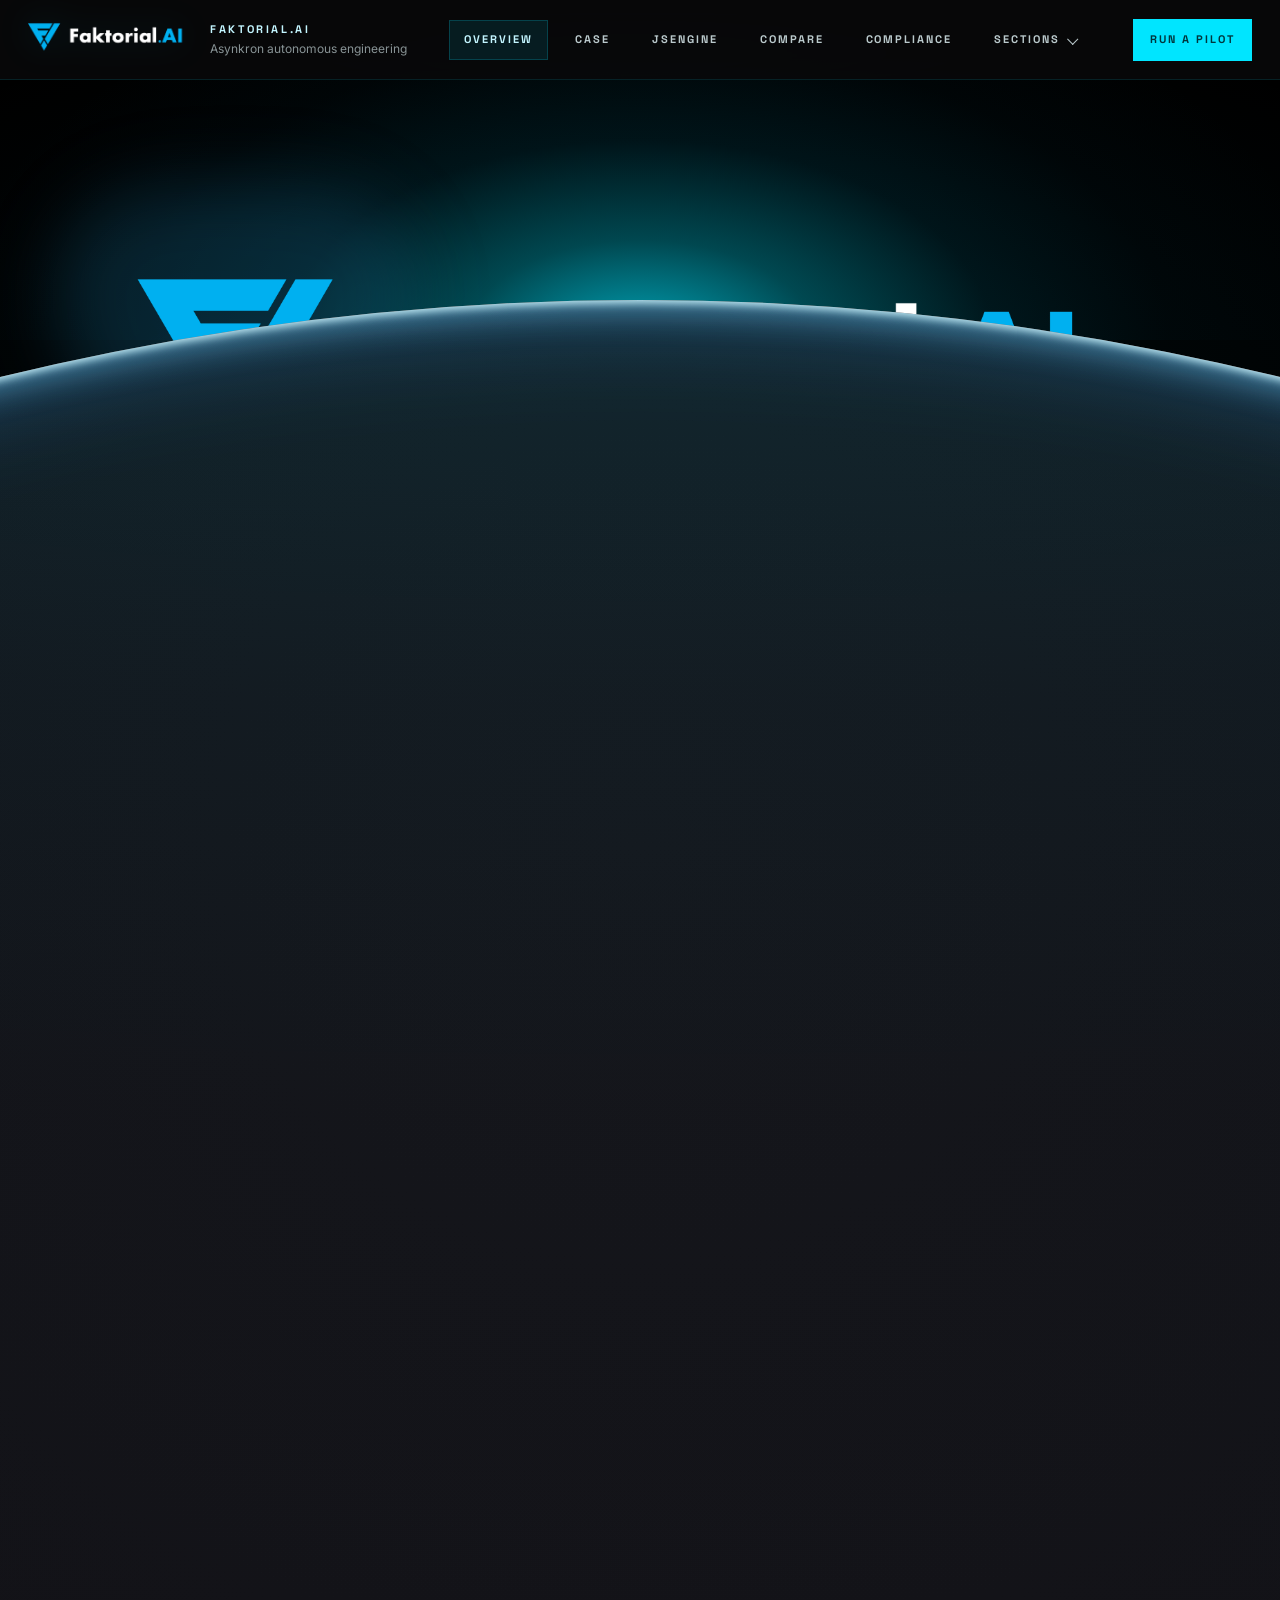
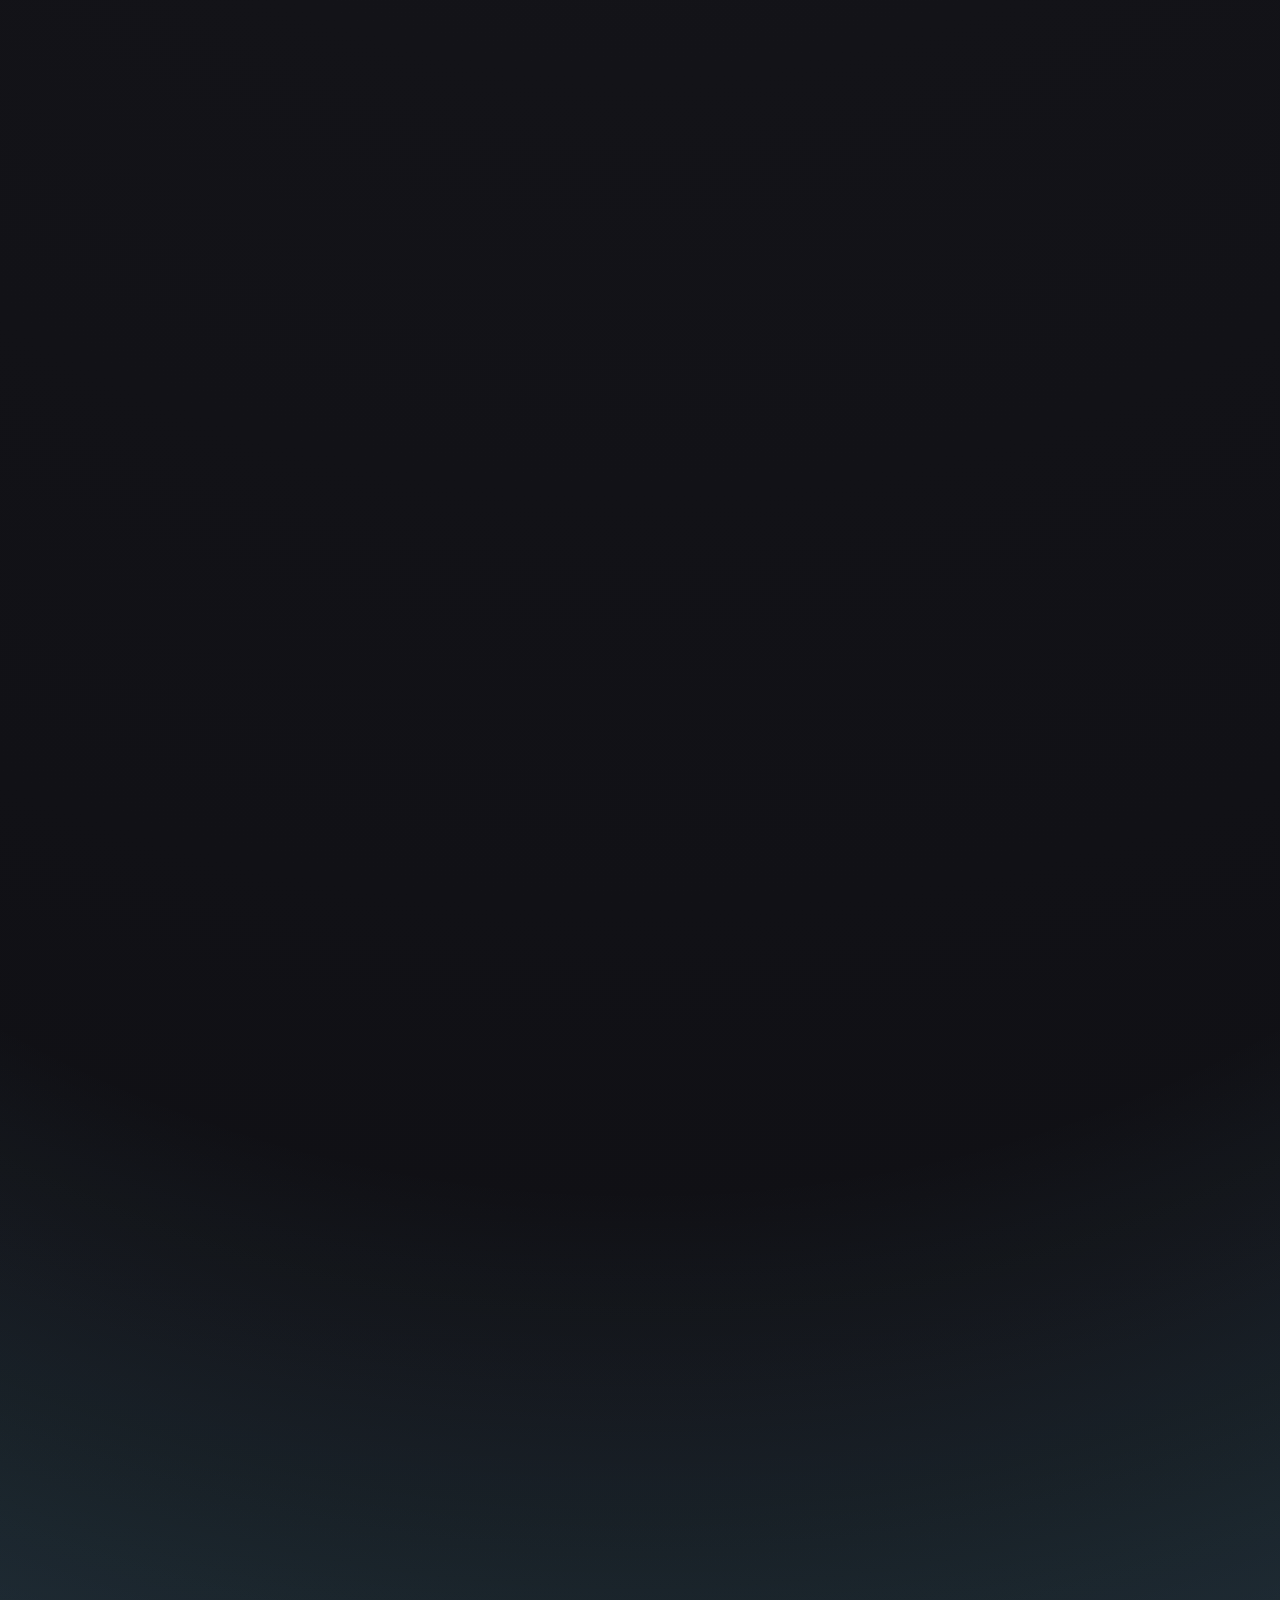
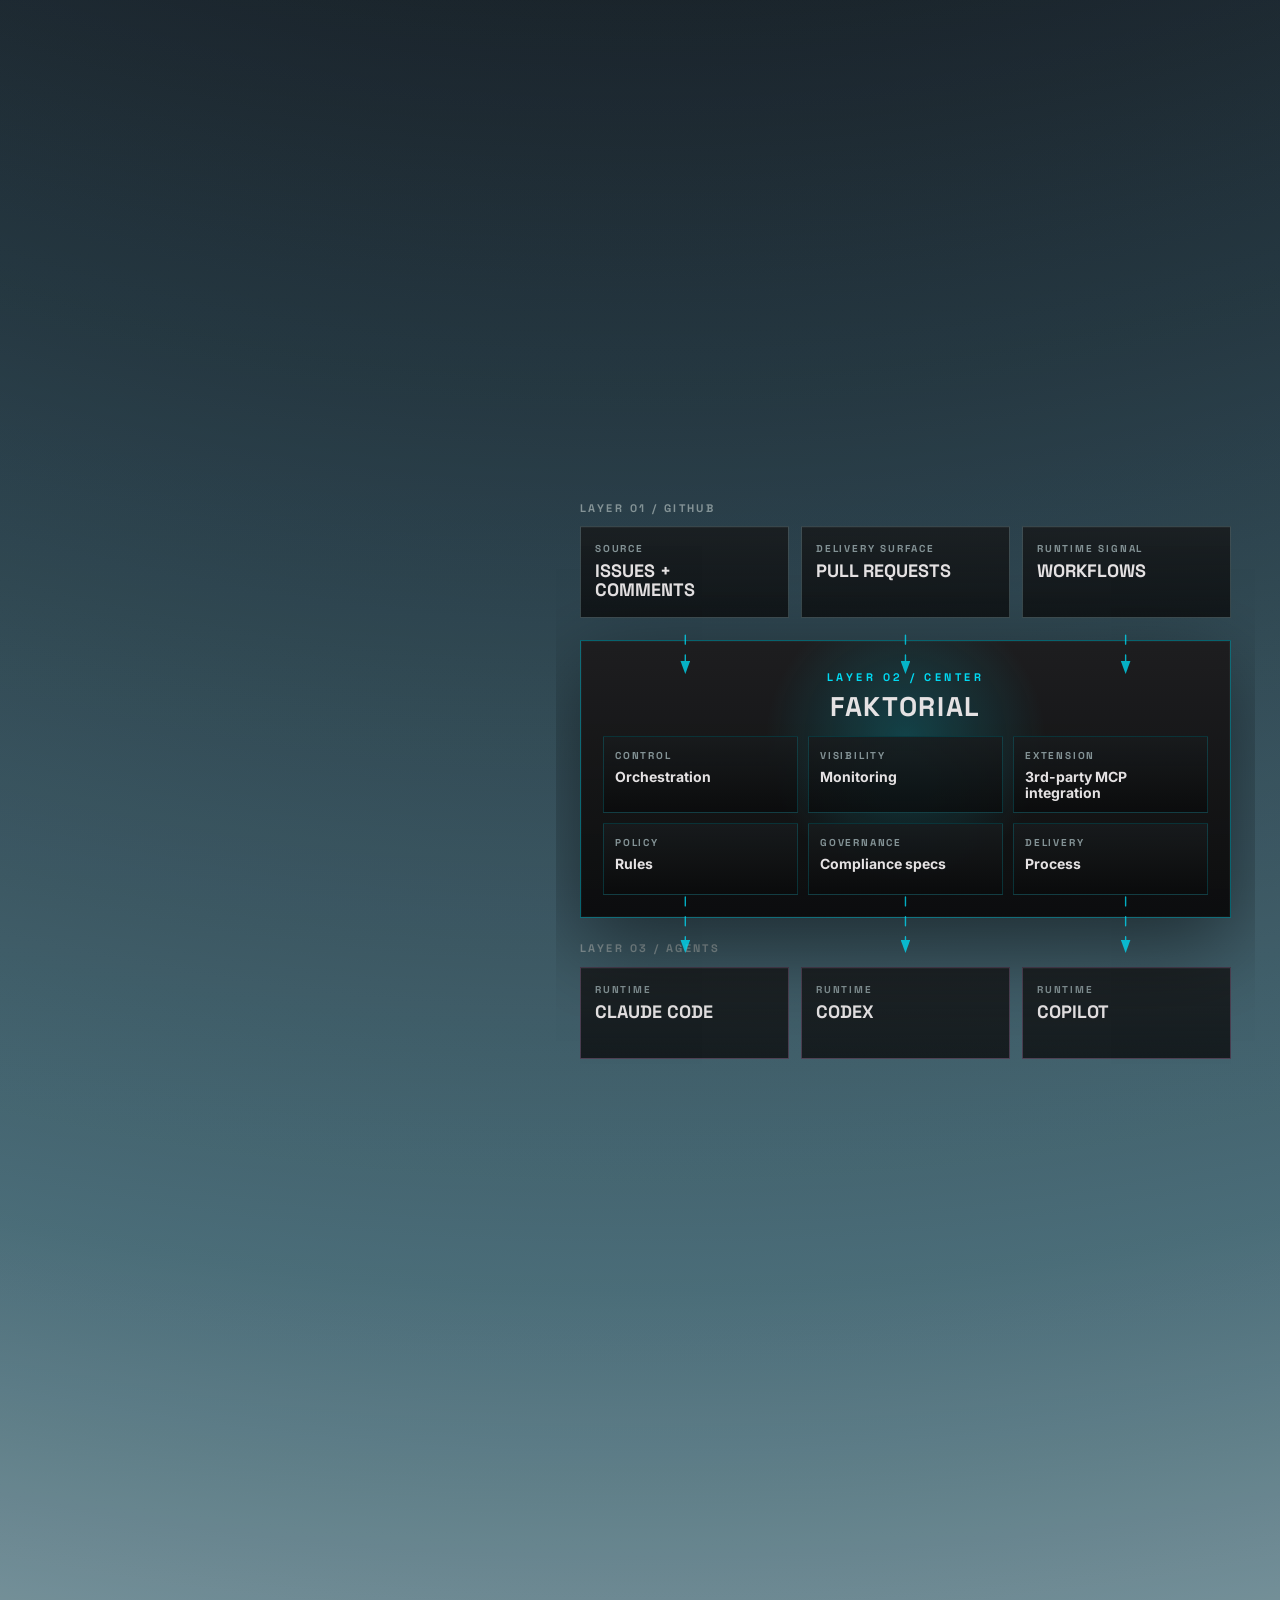
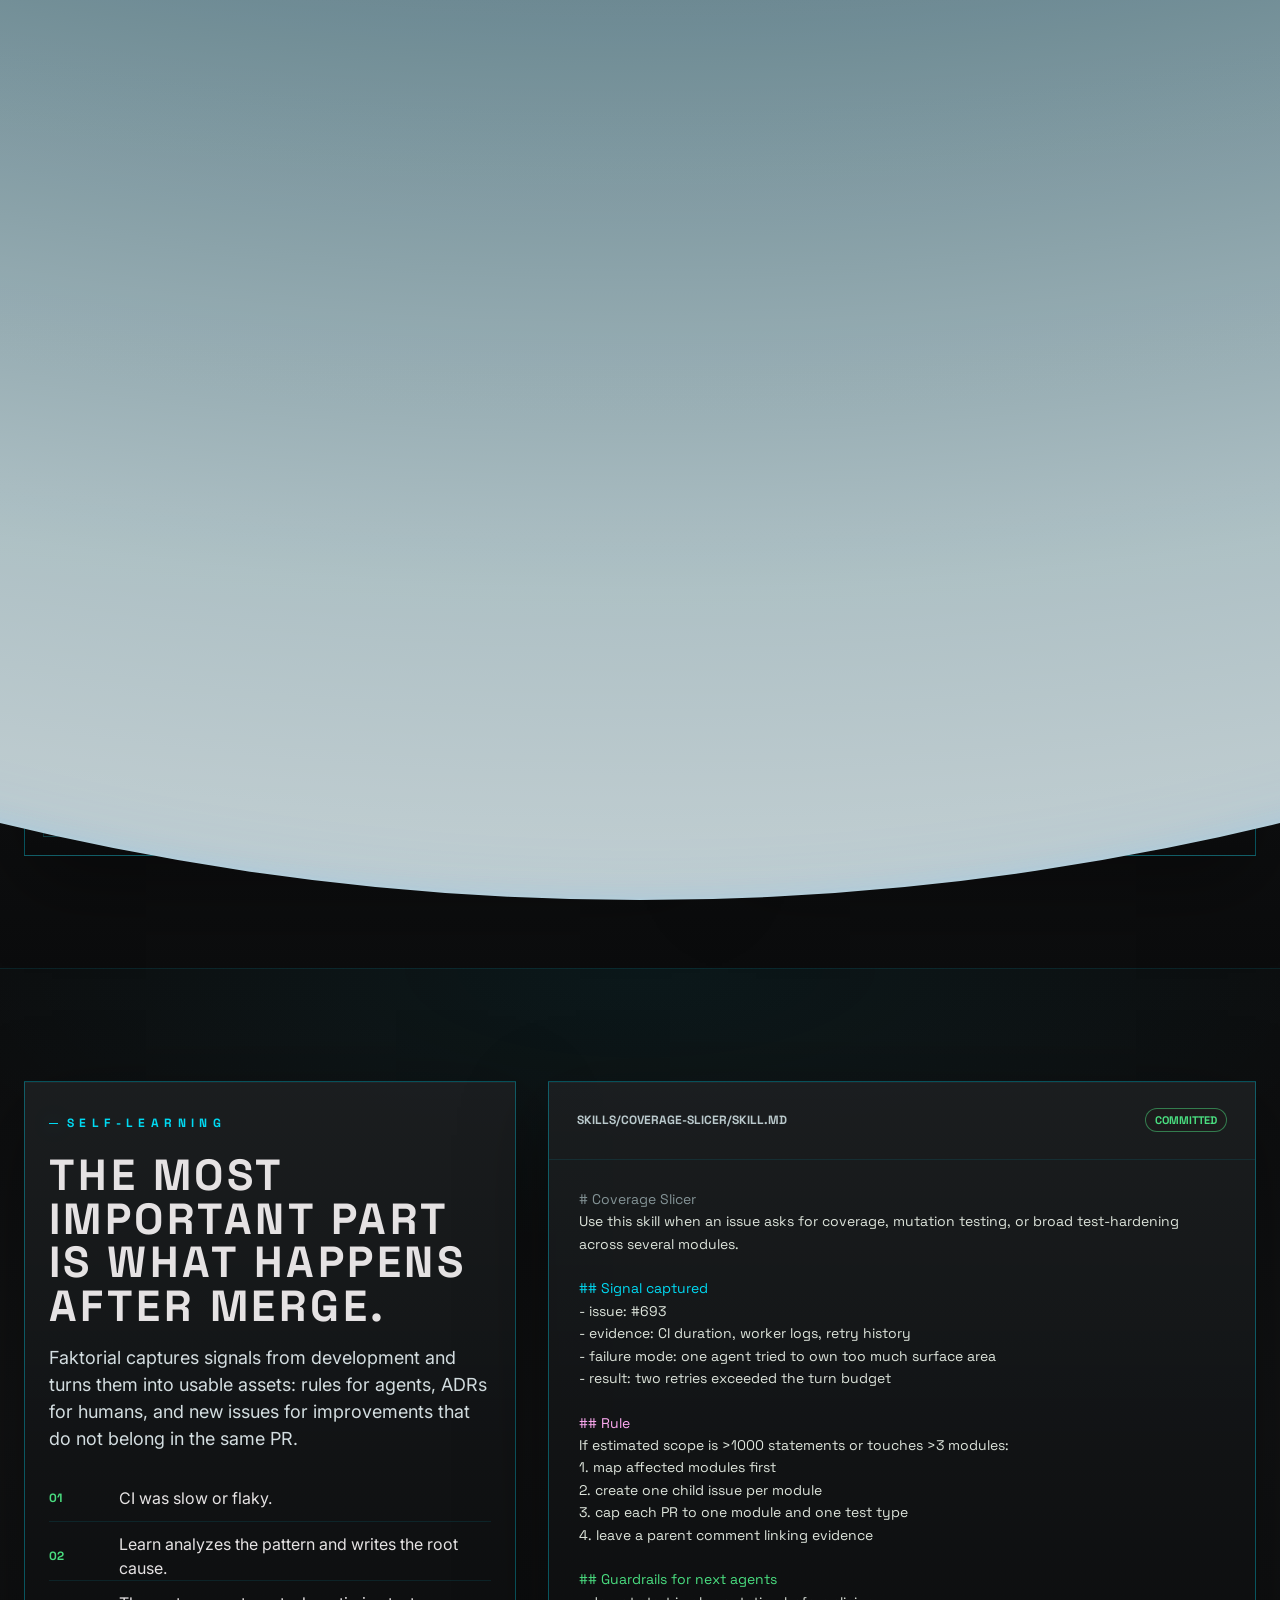
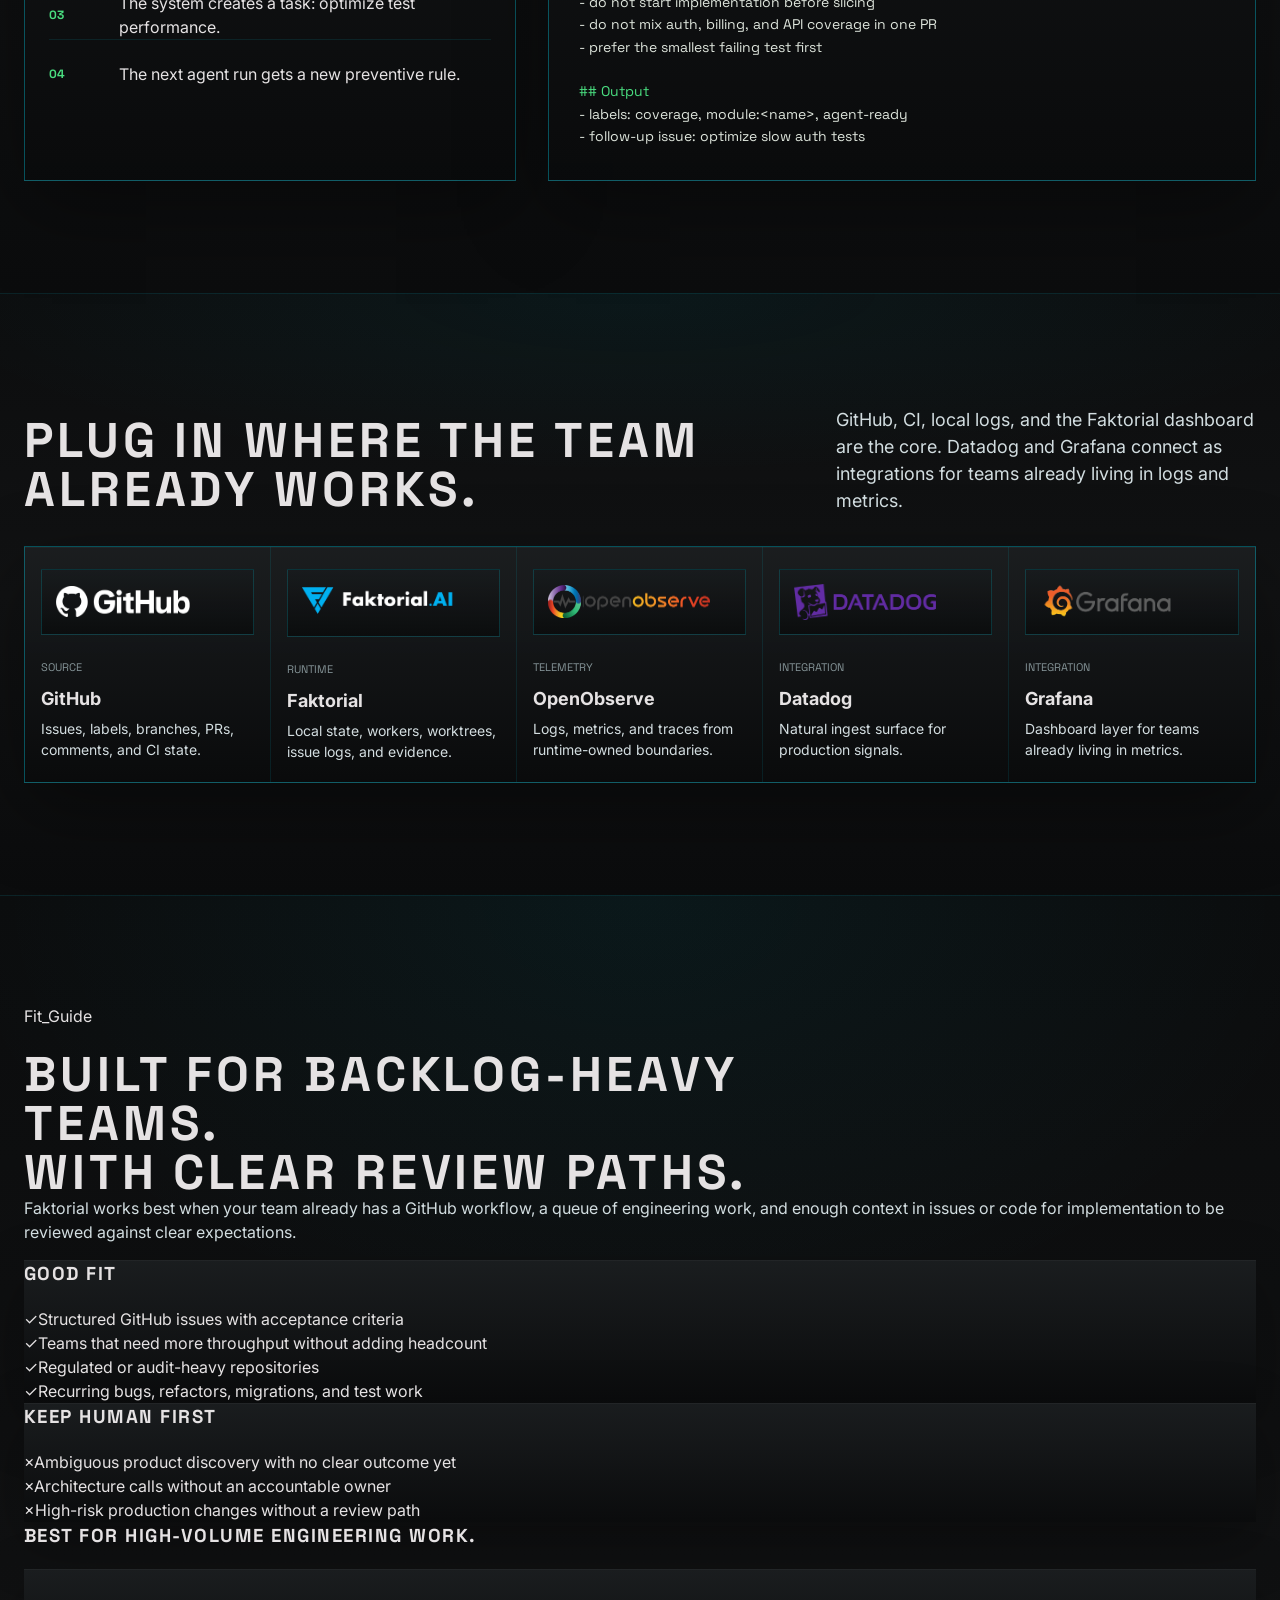
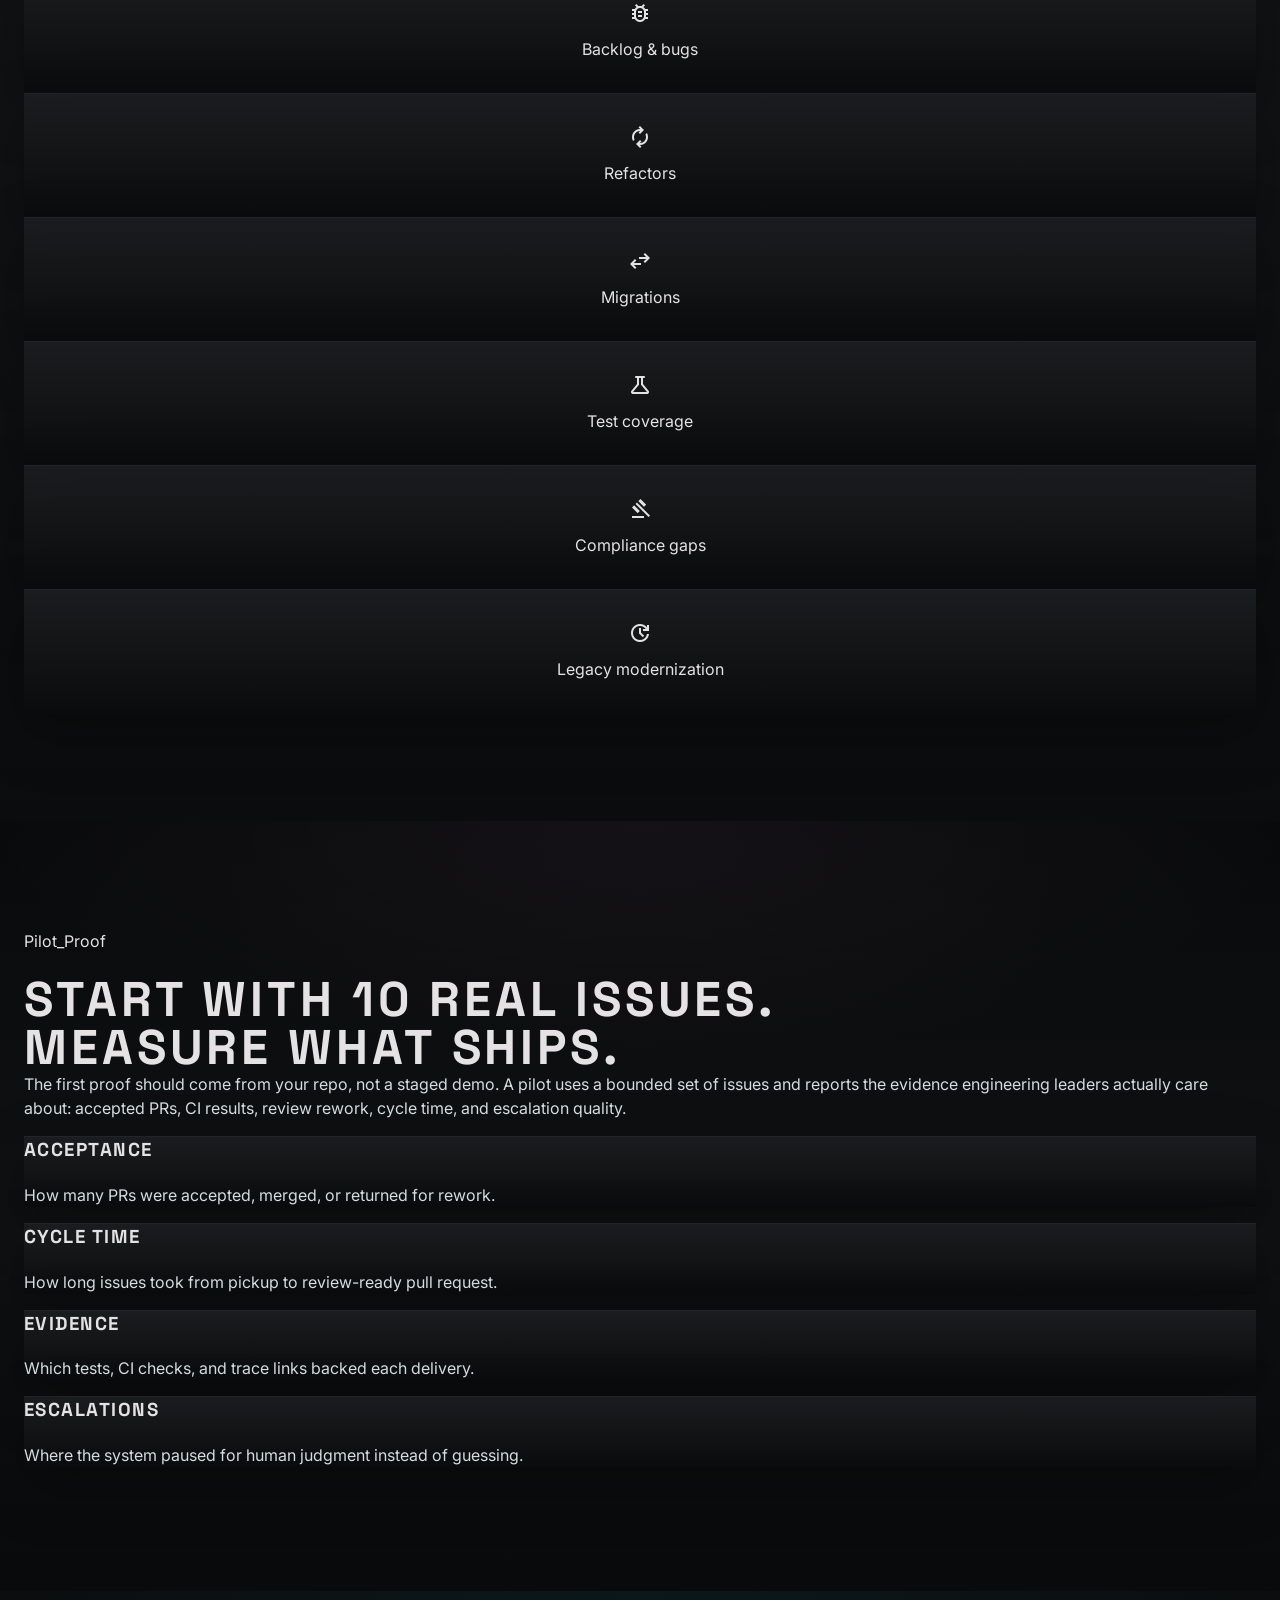
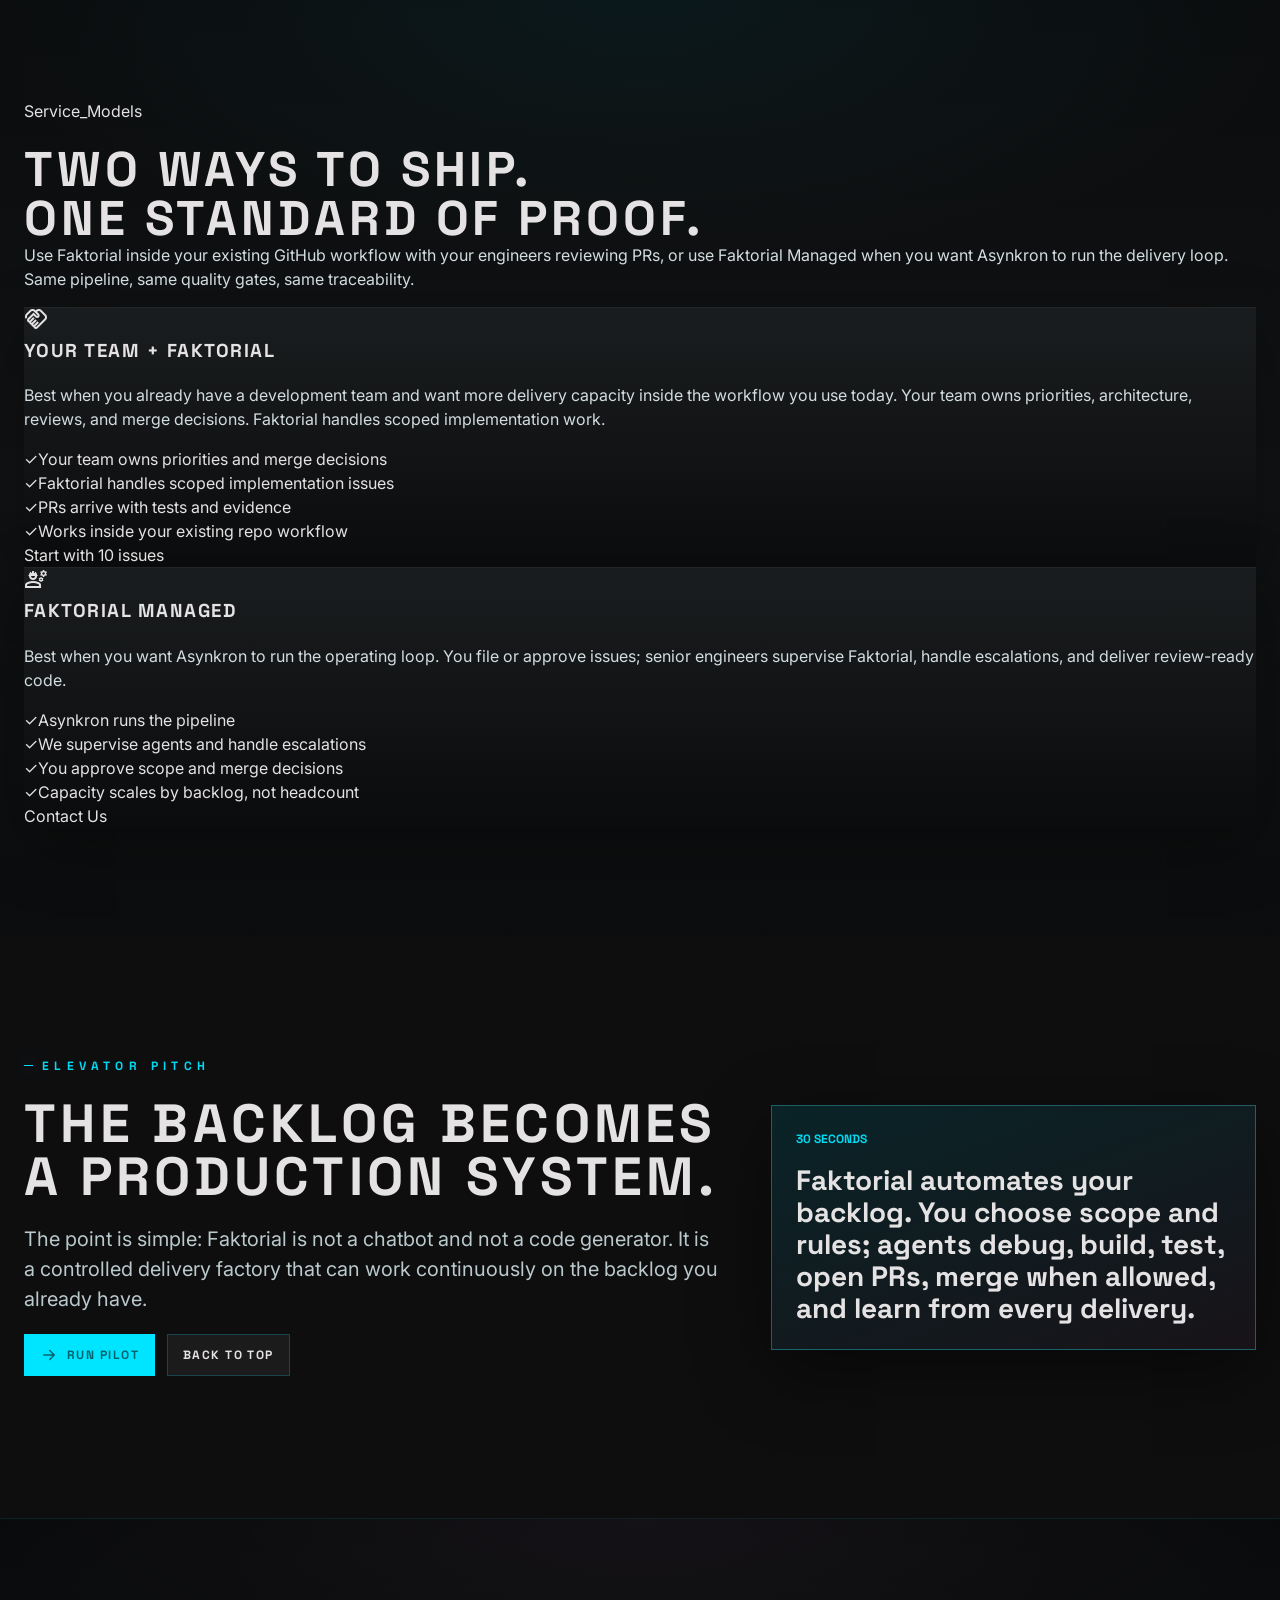
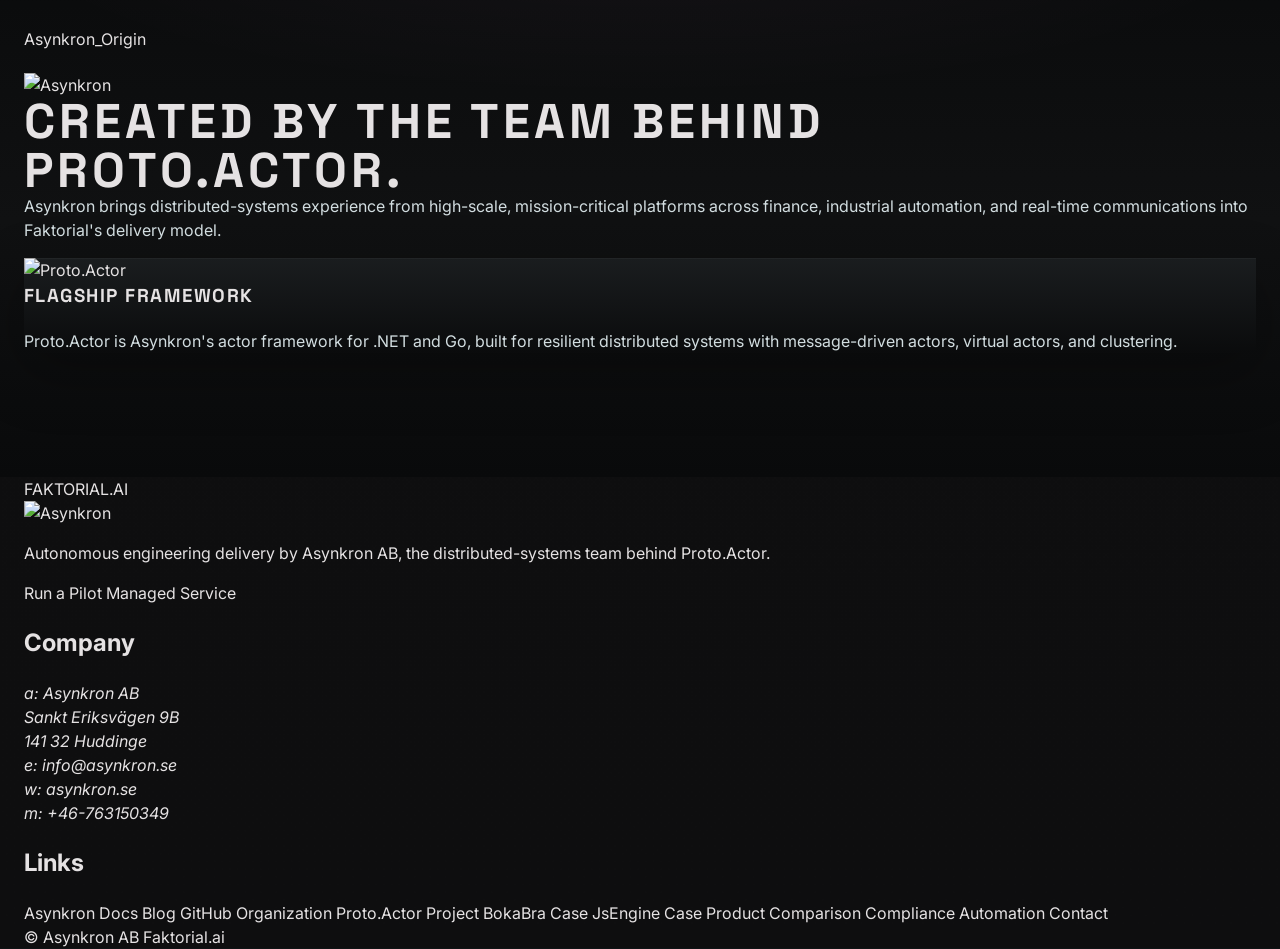
==== commit 243959d6: "Add compliance automation page" ====
--- a/static/index.html
+++ b/static/index.html
@@ -1944,9 +1944,10 @@
       </a>
       <nav class="site-header__primary" aria-label="Primary">
         <a class="site-header__link" href="index.html" aria-current="page">Overview</a>
-        <a class="site-header__link" href="/bokabra">BokaBra</a>
+        <a class="site-header__link" href="/bokabra">Case</a>
         <a class="site-header__link" href="/asynkron-jsengine">JsEngine</a>
         <a class="site-header__link" href="/comparison">Compare</a>
+        <a class="site-header__link" href="/compliance">Compliance</a>
         <div class="site-header__menu" data-nav-menu>
           <button class="site-header__link site-header__menu-trigger" type="button" data-nav-trigger aria-expanded="false" aria-controls="site-sections-home">
             Sections
@@ -1974,9 +1975,10 @@
             <div class="site-header__mobile-group">
               <span class="site-header__mobile-label">Pages</span>
               <a class="site-header__mobile-link" href="index.html" aria-current="page">Overview</a>
-              <a class="site-header__mobile-link" href="/bokabra">BokaBra</a>
+              <a class="site-header__mobile-link" href="/bokabra">Case</a>
               <a class="site-header__mobile-link" href="/asynkron-jsengine">JsEngine</a>
               <a class="site-header__mobile-link" href="/comparison">Compare</a>
+              <a class="site-header__mobile-link" href="/compliance">Compliance</a>
             </div>
             <div class="site-header__mobile-group">
               <span class="site-header__mobile-label">Sections</span>
@@ -2777,6 +2779,7 @@
 <a class="text-[#bac9cc]/70 hover:text-primary-fixed-dim transition-colors text-sm uppercase font-headline tracking-widest" href="/bokabra">BokaBra Case</a>
 <a class="text-[#bac9cc]/70 hover:text-primary-fixed-dim transition-colors text-sm uppercase font-headline tracking-widest" href="/asynkron-jsengine">JsEngine Case</a>
 <a class="text-[#bac9cc]/70 hover:text-primary-fixed-dim transition-colors text-sm uppercase font-headline tracking-widest" href="/comparison">Product Comparison</a>
+<a class="text-[#bac9cc]/70 hover:text-primary-fixed-dim transition-colors text-sm uppercase font-headline tracking-widest" href="/compliance">Compliance Automation</a>
 <a class="text-[#bac9cc]/70 hover:text-tertiary-fixed-dim transition-colors text-sm uppercase font-headline tracking-widest" href="mailto:info@asynkron.se?subject=Faktorial%20Inquiry">Contact</a>
 </nav>
 </div>
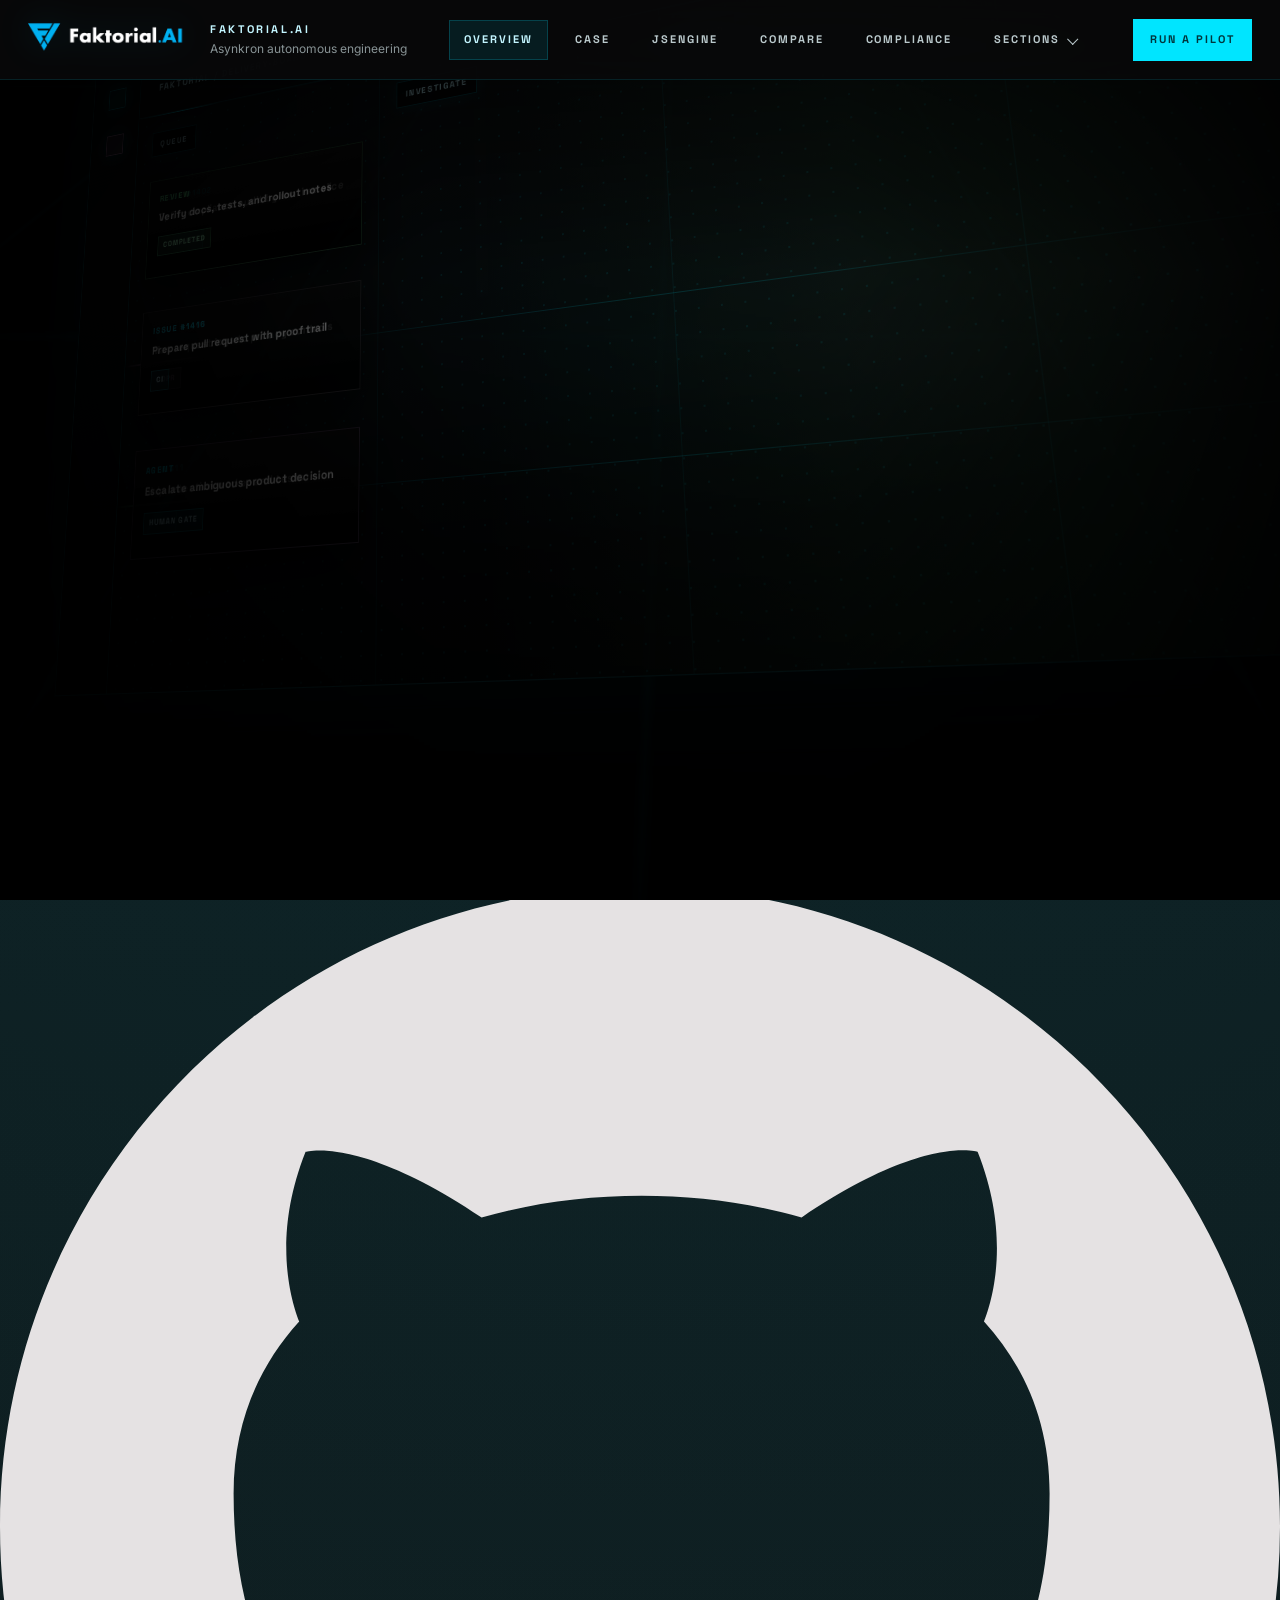
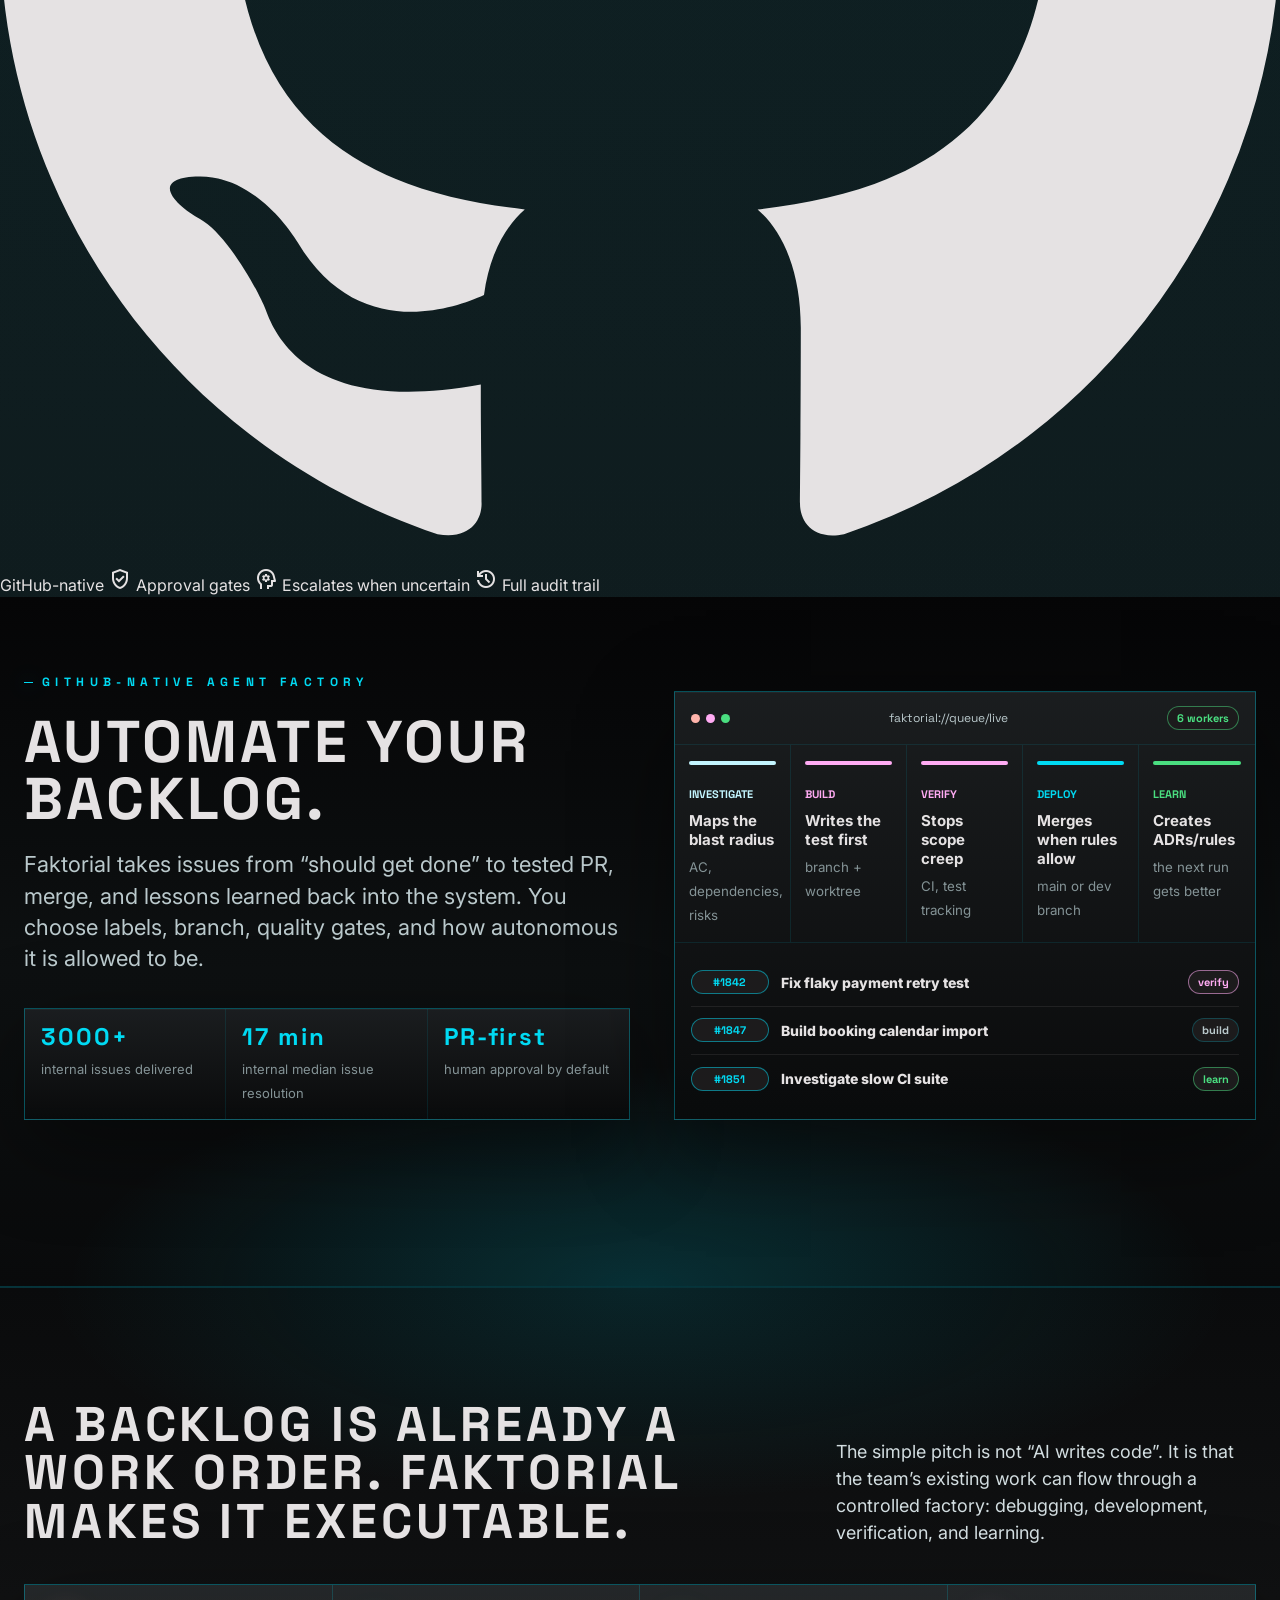
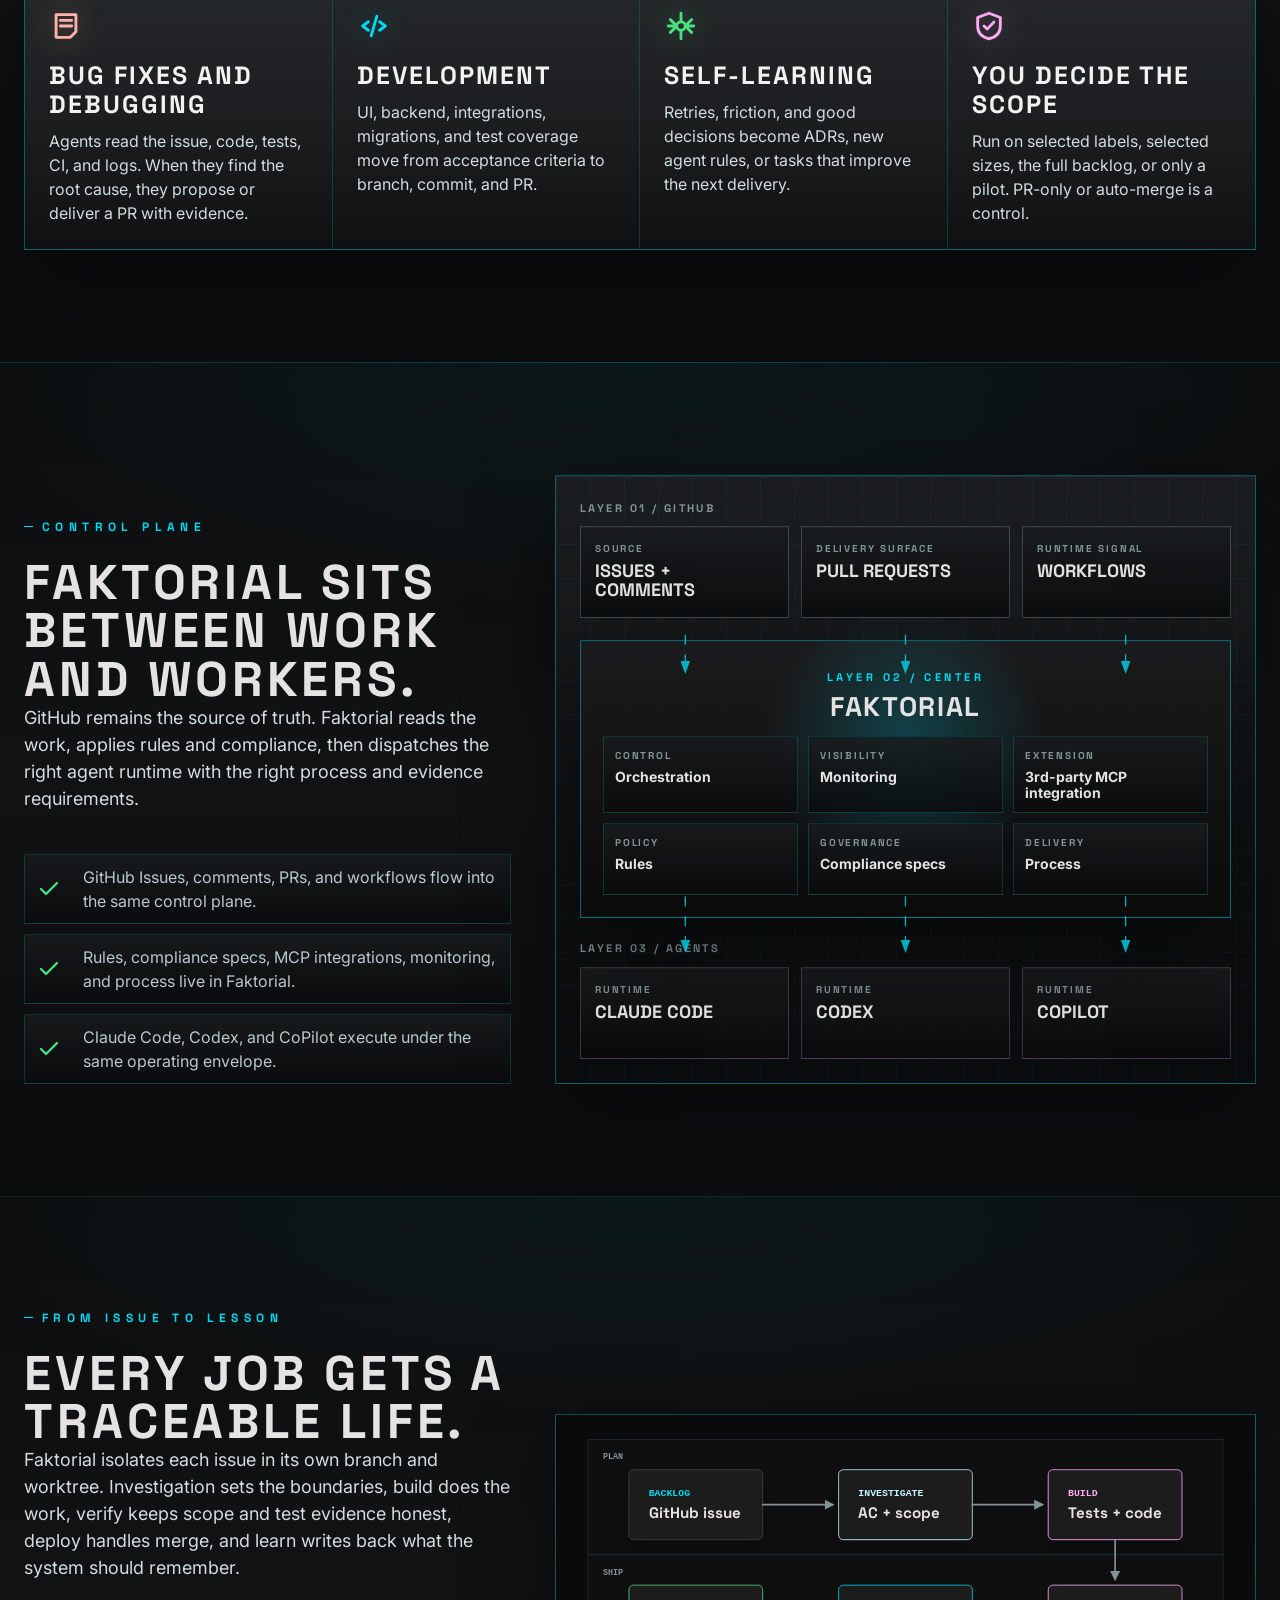
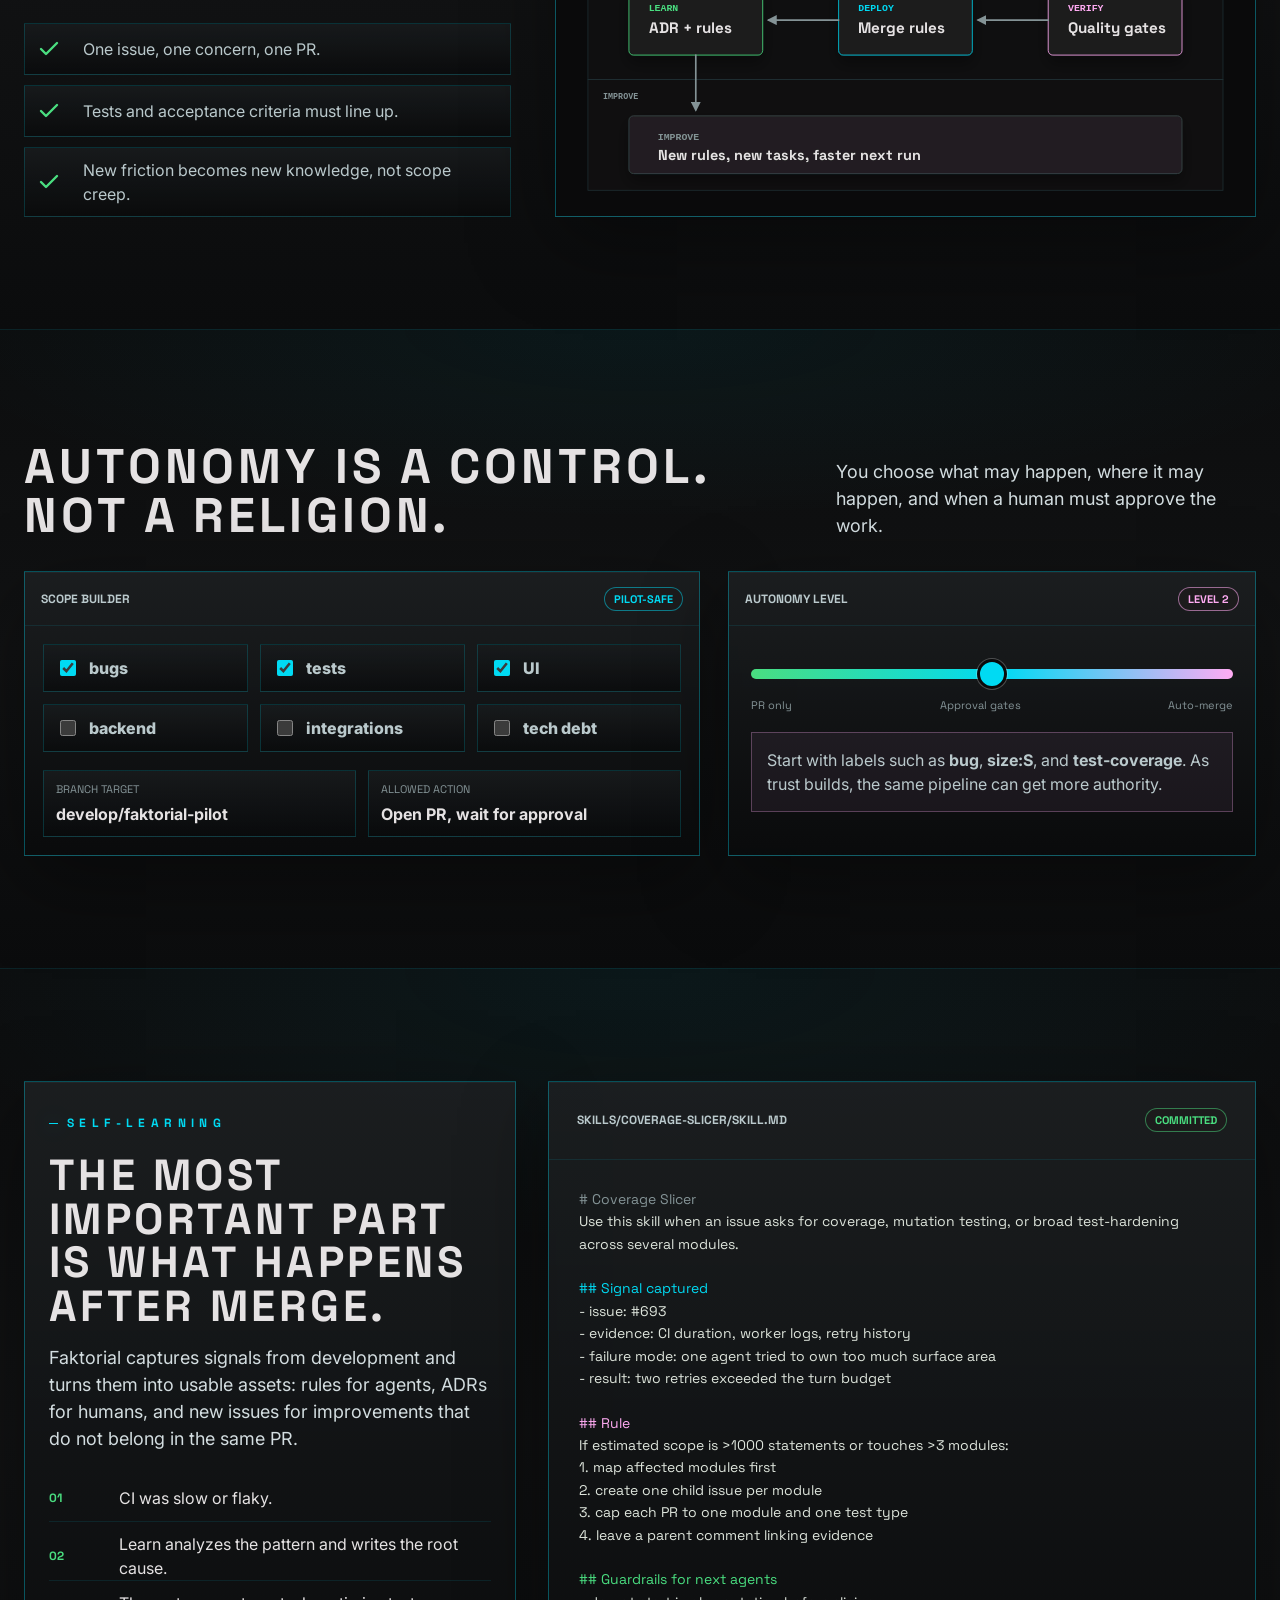
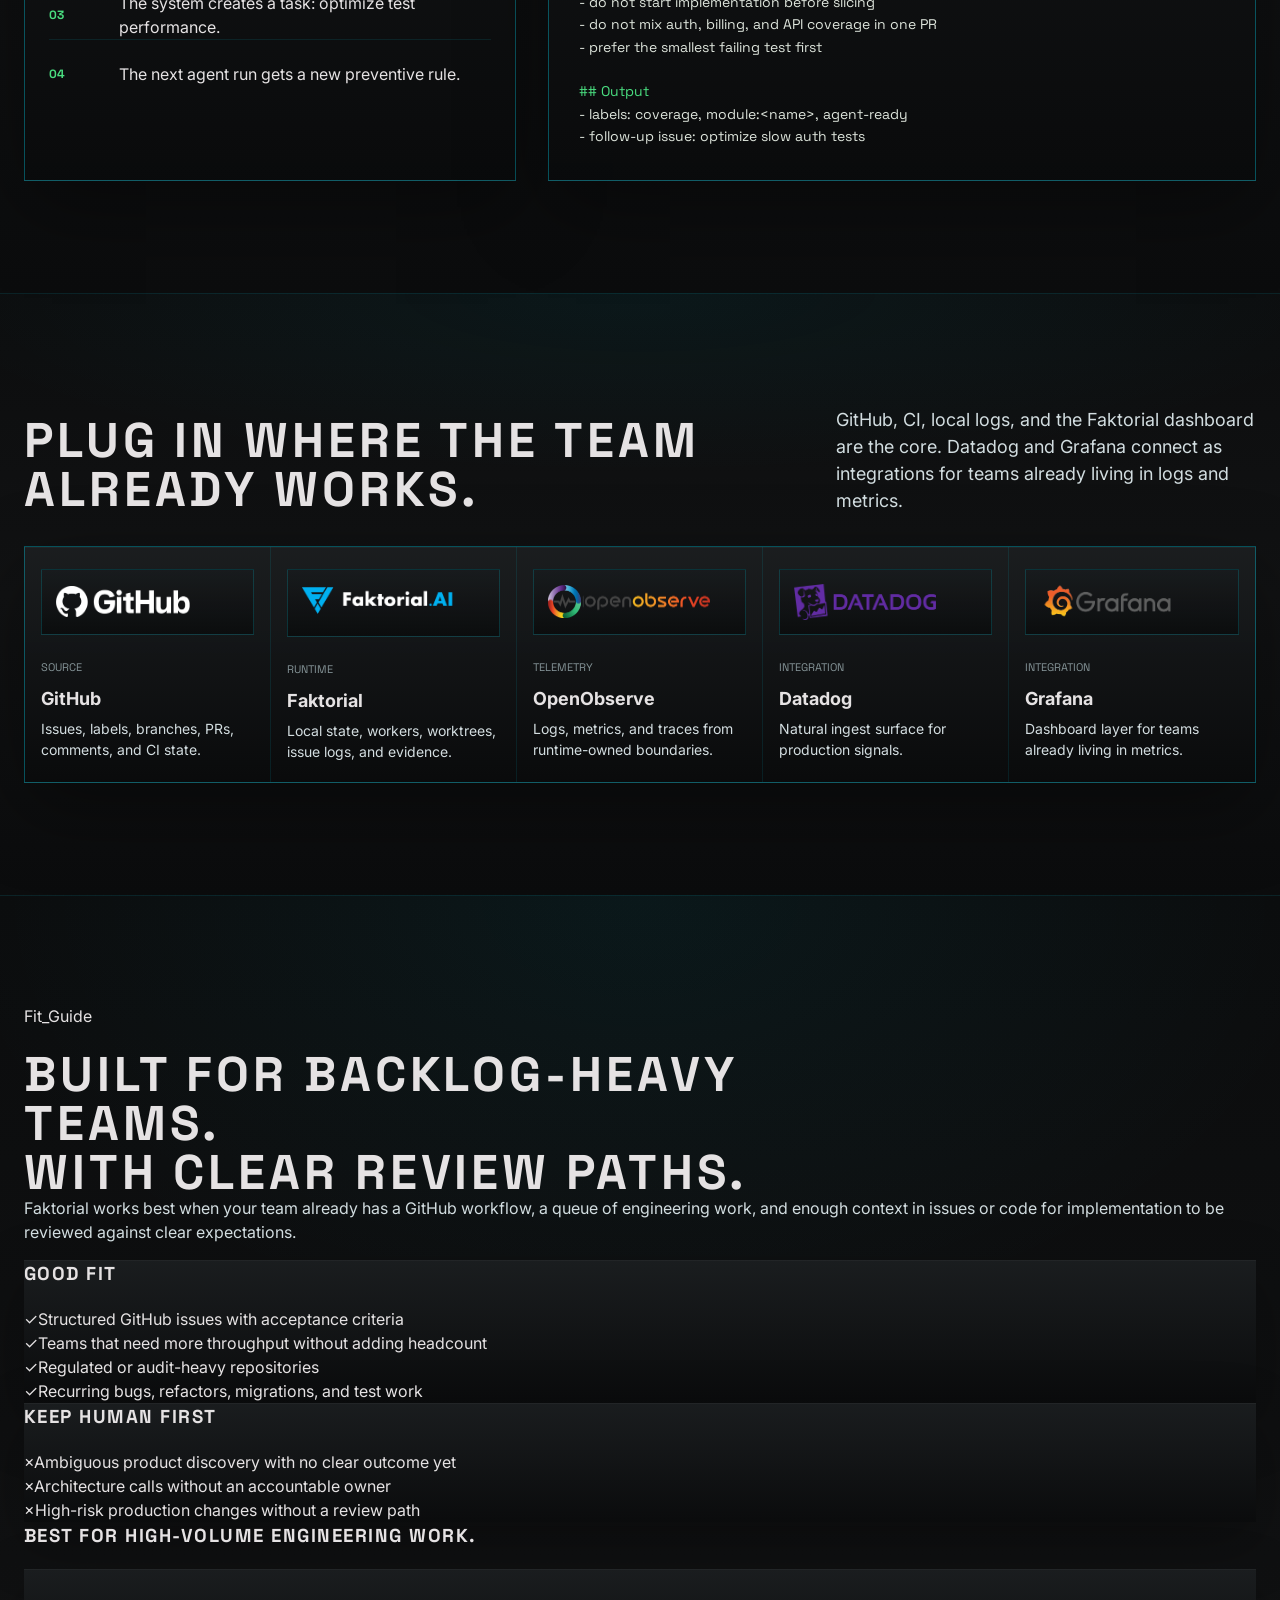
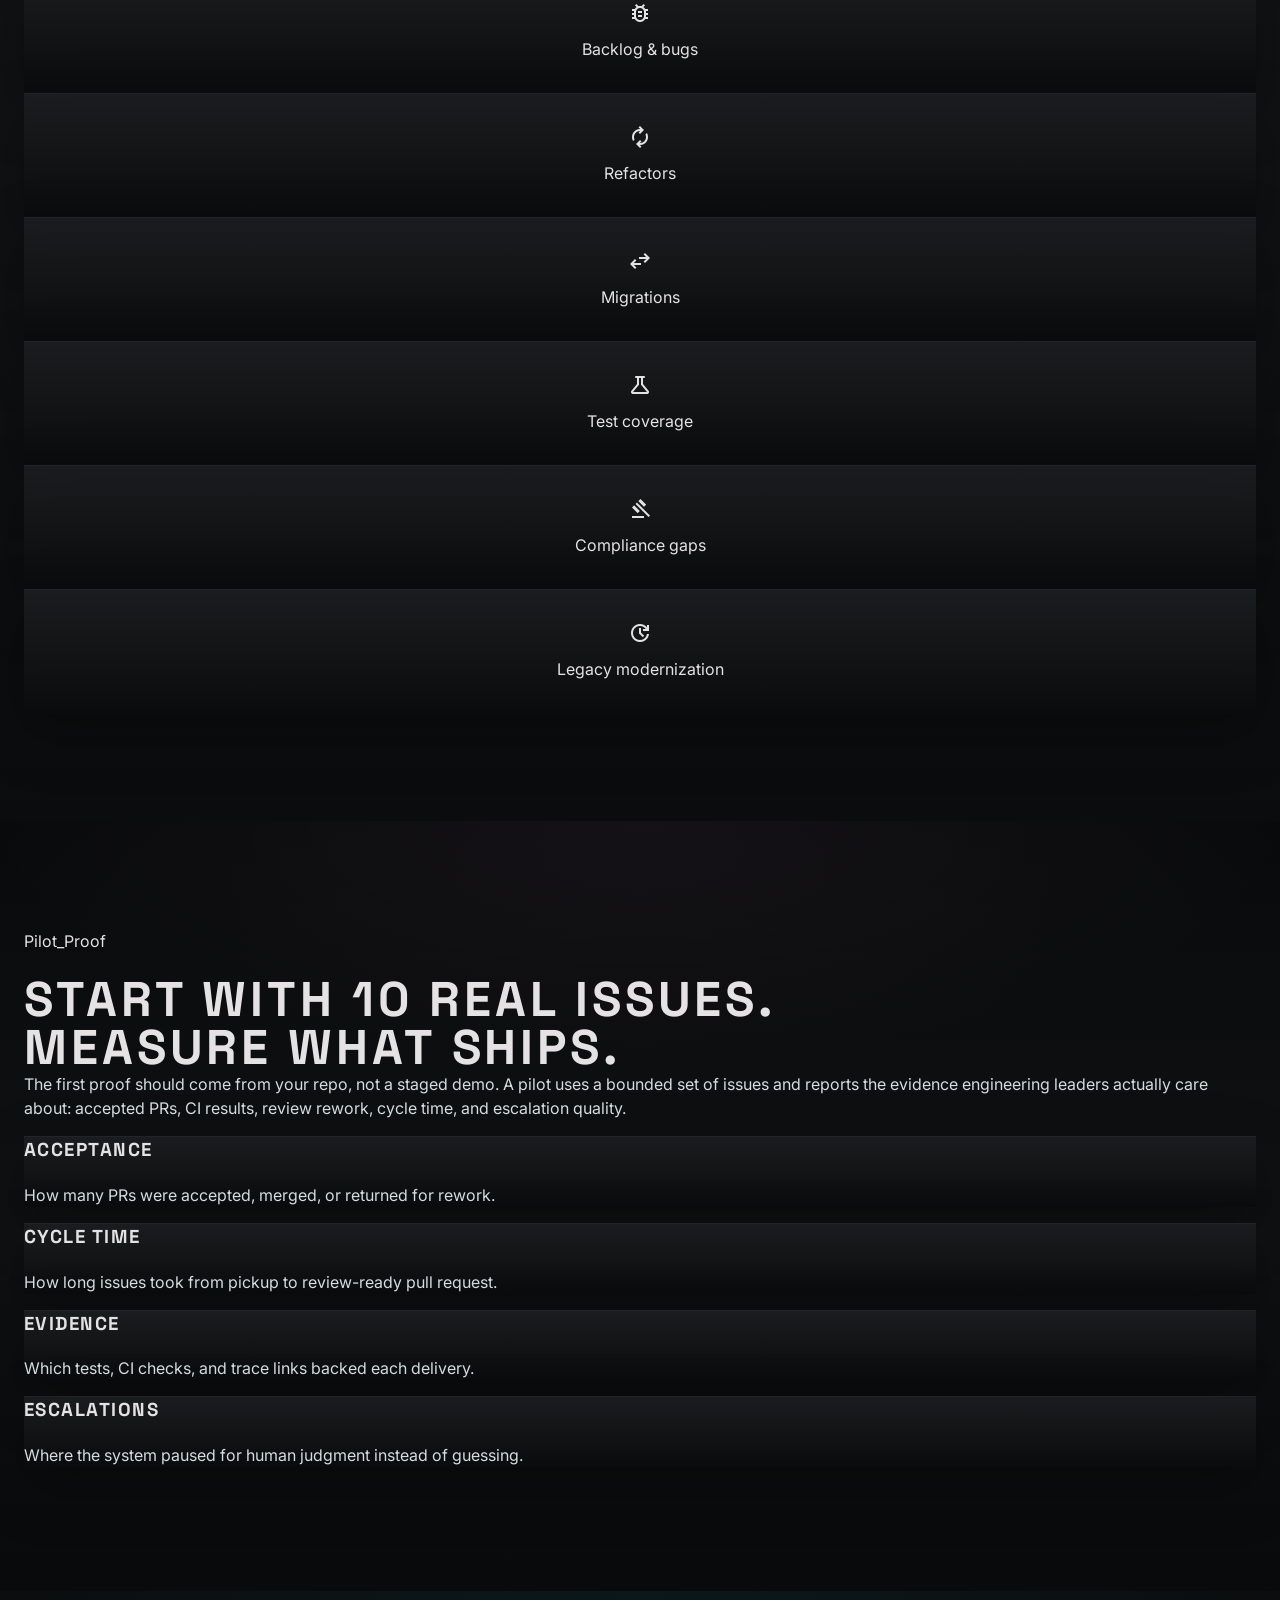
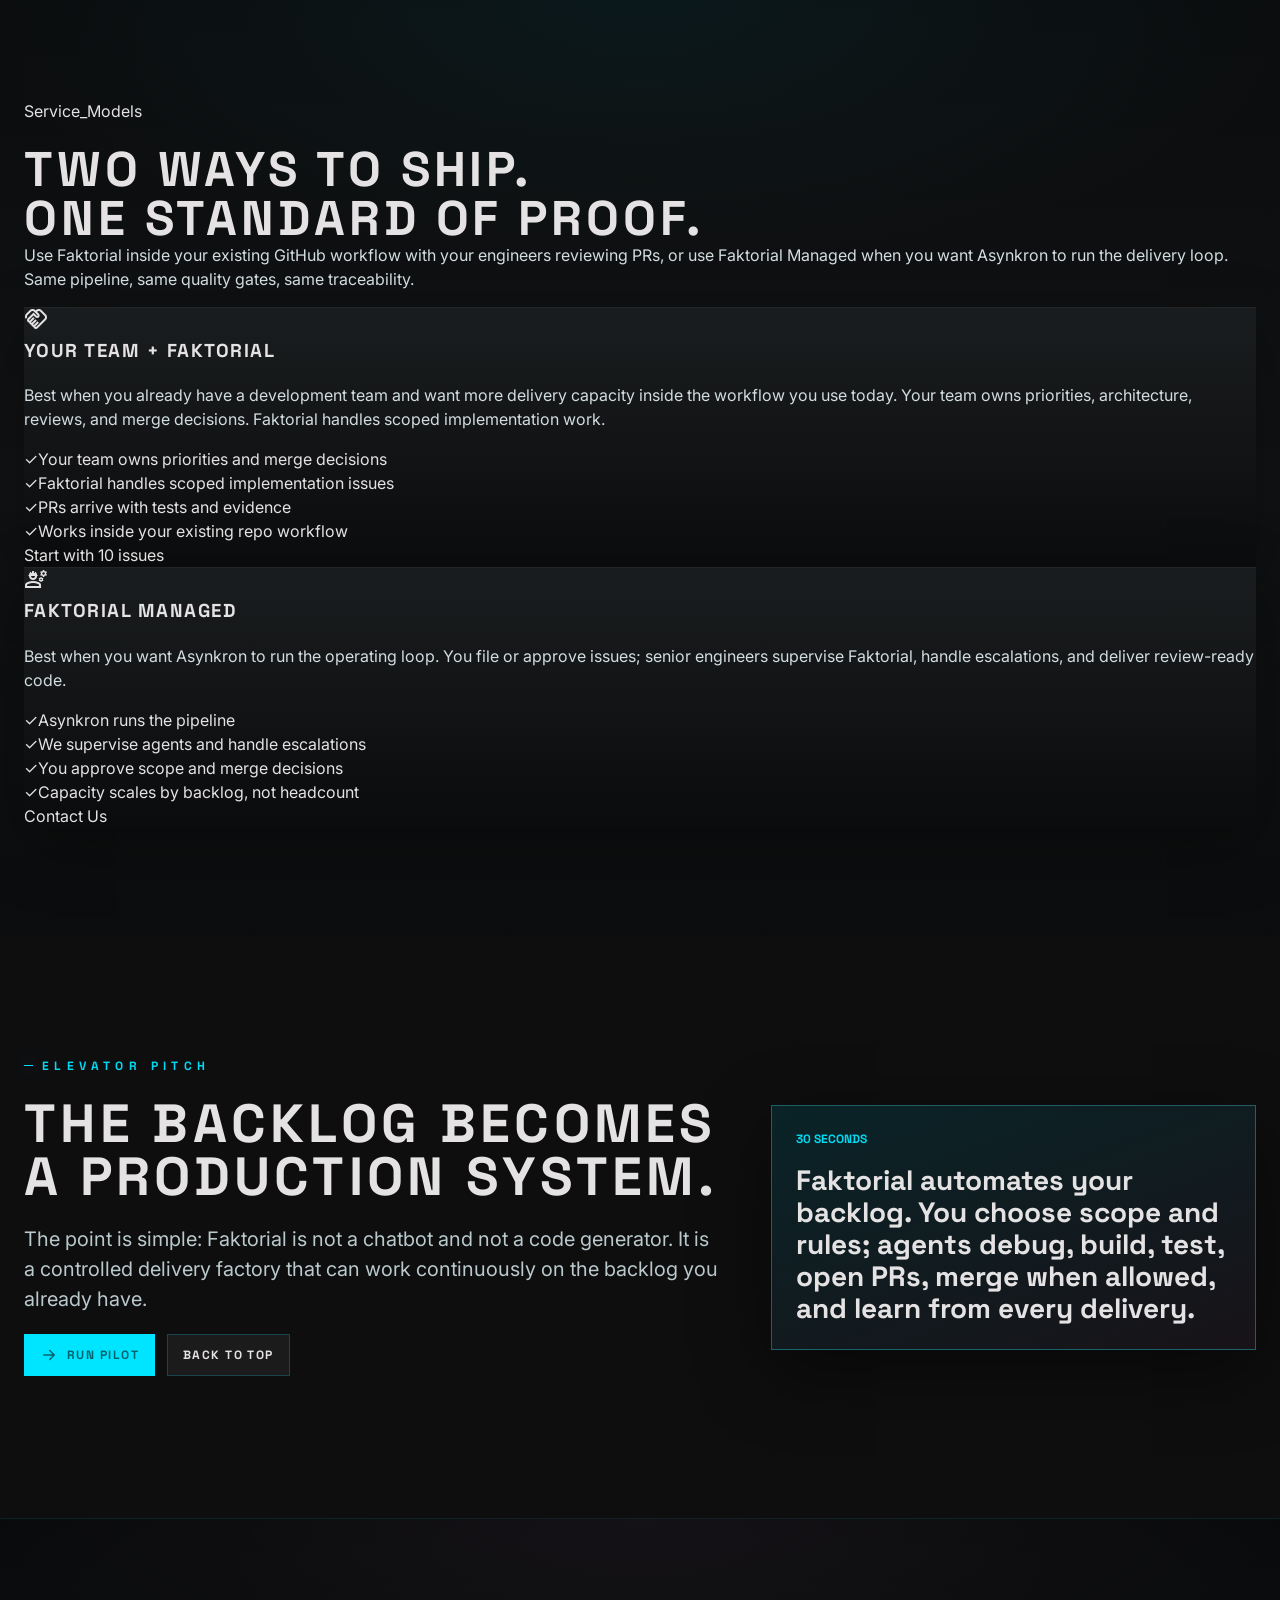
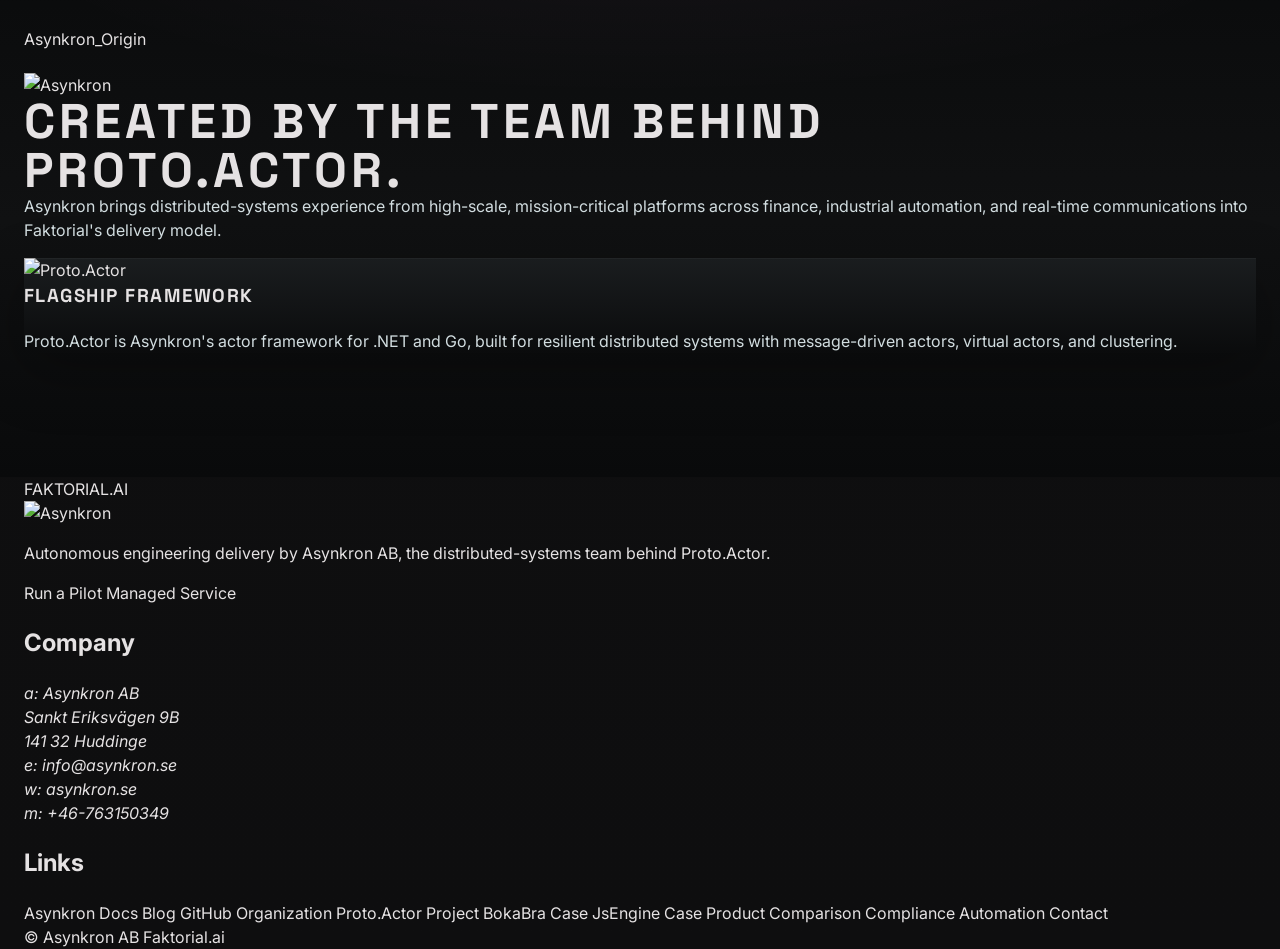
==== commit 5e6abe56: "Use kanban board hero on landing page" ====
--- a/static/index.html
+++ b/static/index.html
@@ -1923,11 +1923,366 @@
             max-width: none;
         }
 
+        .hero-kanban-bg {
+            position: absolute;
+            inset: 0;
+            z-index: 1;
+            pointer-events: none;
+            overflow: hidden;
+            perspective: 1150px;
+            perspective-origin: 58% 30%;
+            background:
+                radial-gradient(ellipse 52% 36% at 50% 38%, rgba(0, 218, 243, 0.20), transparent 64%),
+                radial-gradient(ellipse 42% 30% at 75% 38%, rgba(255, 171, 243, 0.13), transparent 62%),
+                #020304;
+        }
+
+        .hero-kanban-bg::before {
+            content: "";
+            position: absolute;
+            inset: -20%;
+            background-image:
+                linear-gradient(to right, rgba(0, 218, 243, 0.10) 1px, transparent 1px),
+                linear-gradient(to bottom, rgba(0, 218, 243, 0.08) 1px, transparent 1px);
+            background-size: 72px 72px;
+            transform: perspective(900px) rotateX(58deg) translateY(-13%);
+            transform-origin: 50% 0%;
+            opacity: 0.55;
+        }
+
+        .hero-kanban-bg::after {
+            content: "";
+            position: absolute;
+            inset: 0;
+            background:
+                linear-gradient(90deg, rgba(0, 0, 0, .88) 0%, rgba(0, 0, 0, .35) 34%, rgba(0, 0, 0, .28) 66%, rgba(0, 0, 0, .84) 100%),
+                linear-gradient(180deg, rgba(0, 0, 0, .70) 0%, transparent 30%, rgba(0, 0, 0, .82) 100%);
+        }
+
+        .kanban-stage {
+            position: absolute;
+            left: 50%;
+            top: 32%;
+            width: min(1440px, 118vw);
+            height: min(760px, 82vh);
+            transform: translate(-50%, -50%) rotateX(12deg) rotateY(-18deg) rotateZ(-4deg);
+            transform-origin: 50% 50%;
+            transform-style: preserve-3d;
+            opacity: 0.86;
+        }
+
+        .kanban-dashboard {
+            position: absolute;
+            inset: 0;
+            border: 1px solid rgba(0, 218, 243, 0.16);
+            transform: translateZ(0);
+            transform-style: preserve-3d;
+            background:
+                linear-gradient(180deg, rgba(12, 17, 19, 0.82), rgba(3, 5, 6, 0.94)),
+                #050607;
+            box-shadow:
+                0 45px 160px rgba(0, 0, 0, 0.72),
+                0 0 70px rgba(0, 218, 243, 0.12),
+                inset 0 1px 0 rgba(255, 255, 255, 0.04);
+        }
+
+        .kanban-sidebar {
+            position: absolute;
+            inset: 0 auto 0 0;
+            width: 72px;
+            border-right: 1px solid rgba(0, 218, 243, 0.14);
+            background: rgba(0, 0, 0, 0.48);
+        }
+
+        .kanban-sidebar::before,
+        .kanban-sidebar::after {
+            content: "";
+            position: absolute;
+            left: 23px;
+            width: 24px;
+            height: 24px;
+            border: 1px solid rgba(0, 218, 243, 0.38);
+            background: rgba(0, 218, 243, 0.11);
+            box-shadow: 0 0 22px rgba(0, 218, 243, 0.22);
+        }
+
+        .kanban-sidebar::before { top: 26px; }
+        .kanban-sidebar::after { top: 86px; border-color: rgba(255, 171, 243, 0.36); background: rgba(255, 171, 243, 0.10); }
+
+        .kanban-topbar {
+            position: absolute;
+            left: 72px;
+            right: 0;
+            top: 0;
+            height: 72px;
+            border-bottom: 1px solid rgba(0, 218, 243, 0.12);
+            background: rgba(0, 0, 0, 0.38);
+        }
+
+        .kanban-topbar::before {
+            content: "Faktorial / delivery-board";
+            position: absolute;
+            left: 28px;
+            top: 27px;
+            color: rgba(195, 245, 255, 0.72);
+            font-family: "Space Grotesk", system-ui, sans-serif;
+            font-size: 12px;
+            font-weight: 800;
+            letter-spacing: .14em;
+            text-transform: uppercase;
+        }
+
+        .kanban-topbar::after {
+            content: "Active agents 06";
+            position: absolute;
+            right: 28px;
+            top: 23px;
+            padding: 6px 10px;
+            border: 1px solid rgba(101, 229, 139, 0.34);
+            color: rgba(142, 255, 178, 0.88);
+            background: rgba(101, 229, 139, 0.08);
+            font-family: "Space Grotesk", system-ui, sans-serif;
+            font-size: 10px;
+            font-weight: 800;
+            letter-spacing: .12em;
+            text-transform: uppercase;
+        }
+
+        .kanban-board-scene {
+            position: absolute;
+            left: 72px;
+            right: 0;
+            top: 72px;
+            bottom: 0;
+            overflow: hidden;
+            transform-style: preserve-3d;
+            background-image: radial-gradient(rgba(0, 218, 243, 0.14) 1px, transparent 1px);
+            background-size: 24px 24px;
+        }
+
+        .kanban-board-scene::after {
+            content: "";
+            position: absolute;
+            inset: 0;
+            pointer-events: none;
+            background:
+                linear-gradient(90deg, rgba(0, 0, 0, 0.40), transparent 34%, rgba(101, 229, 139, 0.10) 78%, rgba(255, 255, 255, 0.08)),
+                linear-gradient(180deg, transparent 42%, rgba(0, 0, 0, 0.24));
+        }
+
+        .kanban-columns {
+            position: absolute;
+            inset: 0;
+            display: grid;
+            grid-template-columns: repeat(4, minmax(0, 1fr));
+        }
+
+        .kanban-column {
+            position: relative;
+            border-right: 1px solid rgba(0, 218, 243, 0.10);
+        }
+
+        .kanban-column:last-child { border-right: 0; }
+
+        .kanban-column::before {
+            content: attr(data-lane);
+            position: absolute;
+            left: 22px;
+            top: 22px;
+            padding: 7px 11px;
+            border: 1px solid rgba(0, 218, 243, 0.24);
+            color: rgba(195, 245, 255, 0.78);
+            background: rgba(0, 0, 0, 0.72);
+            font-family: "Space Grotesk", system-ui, sans-serif;
+            font-size: 10px;
+            font-weight: 900;
+            letter-spacing: .16em;
+            text-transform: uppercase;
+            box-shadow: 0 0 22px rgba(0, 218, 243, 0.10);
+        }
+
+        .kanban-rail {
+            position: absolute;
+            left: 0;
+            right: 0;
+            height: 1px;
+            background: linear-gradient(90deg, transparent, rgba(0, 218, 243, 0.28), transparent);
+        }
+
+        .kanban-rail:nth-child(1) { top: 145px; }
+        .kanban-rail:nth-child(2) { top: 305px; }
+        .kanban-rail:nth-child(3) { top: 465px; }
+
+        .kanban-rail span {
+            position: absolute;
+            top: -1px;
+            width: 120px;
+            height: 2px;
+            background: linear-gradient(90deg, transparent, rgba(0, 218, 243, 0.95), transparent);
+            animation: kanban-packet 7s linear infinite;
+        }
+
+        .kanban-rail:nth-child(2) span {
+            animation-delay: -2.3s;
+            background: linear-gradient(90deg, transparent, rgba(255, 171, 243, 0.95), transparent);
+        }
+
+        .kanban-rail:nth-child(3) span {
+            animation-delay: -4.5s;
+            background: linear-gradient(90deg, transparent, rgba(101, 229, 139, 0.95), transparent);
+        }
+
+        @keyframes kanban-packet {
+            from { left: -12%; opacity: 0; }
+            12% { opacity: 1; }
+            86% { opacity: 1; }
+            to { left: 104%; opacity: 0; }
+        }
+
+        .kanban-card {
+            position: absolute;
+            --lane-pad: 22px;
+            left: calc(var(--lane-start, 0%) + var(--lane-pad));
+            top: var(--row, 92px);
+            width: calc(25% - 44px);
+            min-height: 120px;
+            padding: 15px;
+            border: 1px solid rgba(255, 255, 255, 0.10);
+            background:
+                linear-gradient(180deg, rgba(255, 255, 255, 0.04), transparent),
+                rgba(0, 0, 0, 0.78);
+            box-shadow: 0 22px 50px rgba(0, 0, 0, 0.42);
+            animation: kanban-flow 24s infinite cubic-bezier(0.65, 0, 0.35, 1);
+            transform-style: preserve-3d;
+            will-change: left, opacity, transform, border-color, box-shadow;
+        }
+
+        .kanban-card strong {
+            display: block;
+            color: rgba(255, 255, 255, 0.92);
+            font-family: "Space Grotesk", system-ui, sans-serif;
+            font-size: 13px;
+            font-weight: 800;
+            line-height: 1.25;
+            letter-spacing: .03em;
+        }
+
+        .kanban-card small {
+            display: block;
+            margin-bottom: 8px;
+            color: rgba(0, 218, 243, 0.72);
+            font-family: "Space Grotesk", system-ui, sans-serif;
+            font-size: 10px;
+            font-weight: 900;
+            letter-spacing: .14em;
+            text-transform: uppercase;
+        }
+
+        .kanban-card span {
+            display: inline-block;
+            margin-top: 15px;
+            padding: 4px 7px;
+            border: 1px solid rgba(0, 218, 243, 0.26);
+            color: rgba(195, 245, 255, 0.82);
+            background: rgba(0, 218, 243, 0.08);
+            font-family: "Space Grotesk", system-ui, sans-serif;
+            font-size: 9px;
+            font-weight: 900;
+            letter-spacing: .12em;
+            text-transform: uppercase;
+        }
+
+        .kanban-card--queue { --row: 84px; animation-delay: 0s; }
+        .kanban-card--audit { --row: 244px; animation-delay: -5s; border-color: rgba(255, 171, 243, 0.22); }
+        .kanban-card--audit small { color: rgba(255, 171, 243, 0.78); }
+        .kanban-card--audit span { border-color: rgba(255, 171, 243, 0.30); color: rgba(255, 202, 249, 0.86); background: rgba(255, 171, 243, 0.09); }
+        .kanban-card--build { --row: 404px; animation-delay: -8s; border-color: rgba(89, 173, 255, 0.22); }
+        .kanban-card--done { --row: 84px; animation-delay: -11s; border-color: rgba(101, 229, 139, 0.22); }
+        .kanban-card--done small { color: rgba(101, 229, 139, 0.80); }
+        .kanban-card--done span { border-color: rgba(101, 229, 139, 0.30); color: rgba(168, 255, 196, 0.86); background: rgba(101, 229, 139, 0.09); }
+        .kanban-card--ci { --row: 244px; animation-delay: -13s; }
+        .kanban-card--gate { --row: 404px; animation-delay: -15s; border-color: rgba(255, 171, 243, 0.18); }
+
+        @keyframes kanban-flow {
+            0% {
+                left: calc(0% + var(--lane-pad));
+                opacity: 0;
+                transform: translate3d(-18px, 0, -90px) scale(.92);
+                border-color: rgba(0, 218, 243, 0.18);
+                box-shadow: 0 14px 34px rgba(0, 0, 0, 0.28);
+            }
+            5% {
+                opacity: .9;
+                transform: translate3d(0, 0, -70px) scale(.94);
+                border-color: rgba(0, 218, 243, 0.42);
+                box-shadow: 0 16px 42px rgba(0, 218, 243, 0.12);
+            }
+            21% {
+                left: calc(0% + var(--lane-pad));
+                transform: translate3d(0, 0, -70px) scale(.94);
+                border-color: rgba(0, 218, 243, 0.42);
+            }
+            25% {
+                left: calc(25% + var(--lane-pad));
+                transform: translate3d(0, 0, -22px) scale(.98);
+                border-color: rgba(255, 171, 243, 0.42);
+                box-shadow: 0 20px 52px rgba(255, 171, 243, 0.15);
+            }
+            46% {
+                left: calc(25% + var(--lane-pad));
+                transform: translate3d(0, 0, -22px) scale(.98);
+                border-color: rgba(255, 171, 243, 0.42);
+            }
+            50% {
+                left: calc(50% + var(--lane-pad));
+                transform: translate3d(0, 0, 34px) scale(1.03);
+                border-color: rgba(89, 173, 255, 0.42);
+                box-shadow: 0 26px 64px rgba(89, 173, 255, 0.18);
+            }
+            71% {
+                left: calc(50% + var(--lane-pad));
+                transform: translate3d(0, 0, 34px) scale(1.03);
+                border-color: rgba(89, 173, 255, 0.42);
+            }
+            75% {
+                left: calc(75% + var(--lane-pad));
+                transform: translate3d(0, 0, 92px) scale(1.08);
+                border-color: rgba(101, 229, 139, 0.42);
+                box-shadow: 0 34px 82px rgba(101, 229, 139, 0.22);
+            }
+            94% {
+                left: calc(75% + var(--lane-pad));
+                opacity: .9;
+                transform: translate3d(0, 0, 92px) scale(1.08);
+                border-color: rgba(101, 229, 139, 0.42);
+            }
+            100% {
+                left: calc(75% + var(--lane-pad));
+                opacity: 0;
+                transform: translate3d(18px, 0, 110px) scale(1.1);
+                border-color: rgba(39, 39, 42, 0.5);
+                box-shadow: 0 14px 34px rgba(0, 0, 0, 0.28);
+            }
+        }
+
         @media (max-width: 767px) {
             #hero .hero-logo {
                 width: min(780px, 96vw);
                 transform: none;
                 margin-bottom: 0;
+            }
+
+            .kanban-stage {
+                width: 980px;
+                height: 720px;
+                top: 28%;
+                transform: translate(-50%, -50%) rotateX(10deg) rotateY(-14deg) rotateZ(-3deg) scale(.72);
+                opacity: .72;
+            }
+
+            .kanban-card {
+                --lane-pad: 16px;
+                width: calc(25% - 32px);
             }
         }
   </style>
@@ -2006,10 +2361,32 @@
 <div class="tunnel-wall wall-right"></div>
 </div>
 </div>
-<!-- Globe sunrise -->
-<div class="globe-wash"></div>
-<div class="globe-glow"></div>
-<div class="globe-wrap"><div class="globe"></div></div>
+<!-- Kanban board background variant -->
+<div class="hero-kanban-bg" aria-hidden="true">
+<div class="kanban-stage">
+<div class="kanban-dashboard">
+<div class="kanban-sidebar"></div>
+<div class="kanban-topbar"></div>
+<div class="kanban-board-scene">
+<div class="kanban-columns">
+<div class="kanban-column" data-lane="Queue"></div>
+<div class="kanban-column" data-lane="Investigate"></div>
+<div class="kanban-column" data-lane="Build"></div>
+<div class="kanban-column" data-lane="Review"></div>
+</div>
+<div class="kanban-rail"><span></span></div>
+<div class="kanban-rail"><span></span></div>
+<div class="kanban-rail"><span></span></div>
+<div class="kanban-card kanban-card--queue"><small>Issue #1402</small><strong>Split compliance audit by runtime slice</strong><span>evidence</span></div>
+<div class="kanban-card kanban-card--audit"><small>Issue #1405</small><strong>Map request logs to privacy controls</strong><span>gdpr</span></div>
+<div class="kanban-card kanban-card--build"><small>PR #1411</small><strong>Ship retention worker and tests</strong><span>build</span></div>
+<div class="kanban-card kanban-card--done"><small>Review</small><strong>Verify docs, tests, and rollout notes</strong><span>completed</span></div>
+<div class="kanban-card kanban-card--ci"><small>Issue #1416</small><strong>Prepare pull request with proof trail</strong><span>ci</span></div>
+<div class="kanban-card kanban-card--gate"><small>Agent</small><strong>Escalate ambiguous product decision</strong><span>human gate</span></div>
+</div>
+</div>
+</div>
+</div>
 <!-- Legibility Overlay -->
 <div class="absolute inset-0 bg-gradient-to-b from-background/40 via-transparent to-background z-[2]"></div>
 <div class="hero-content relative z-10 text-center px-4">
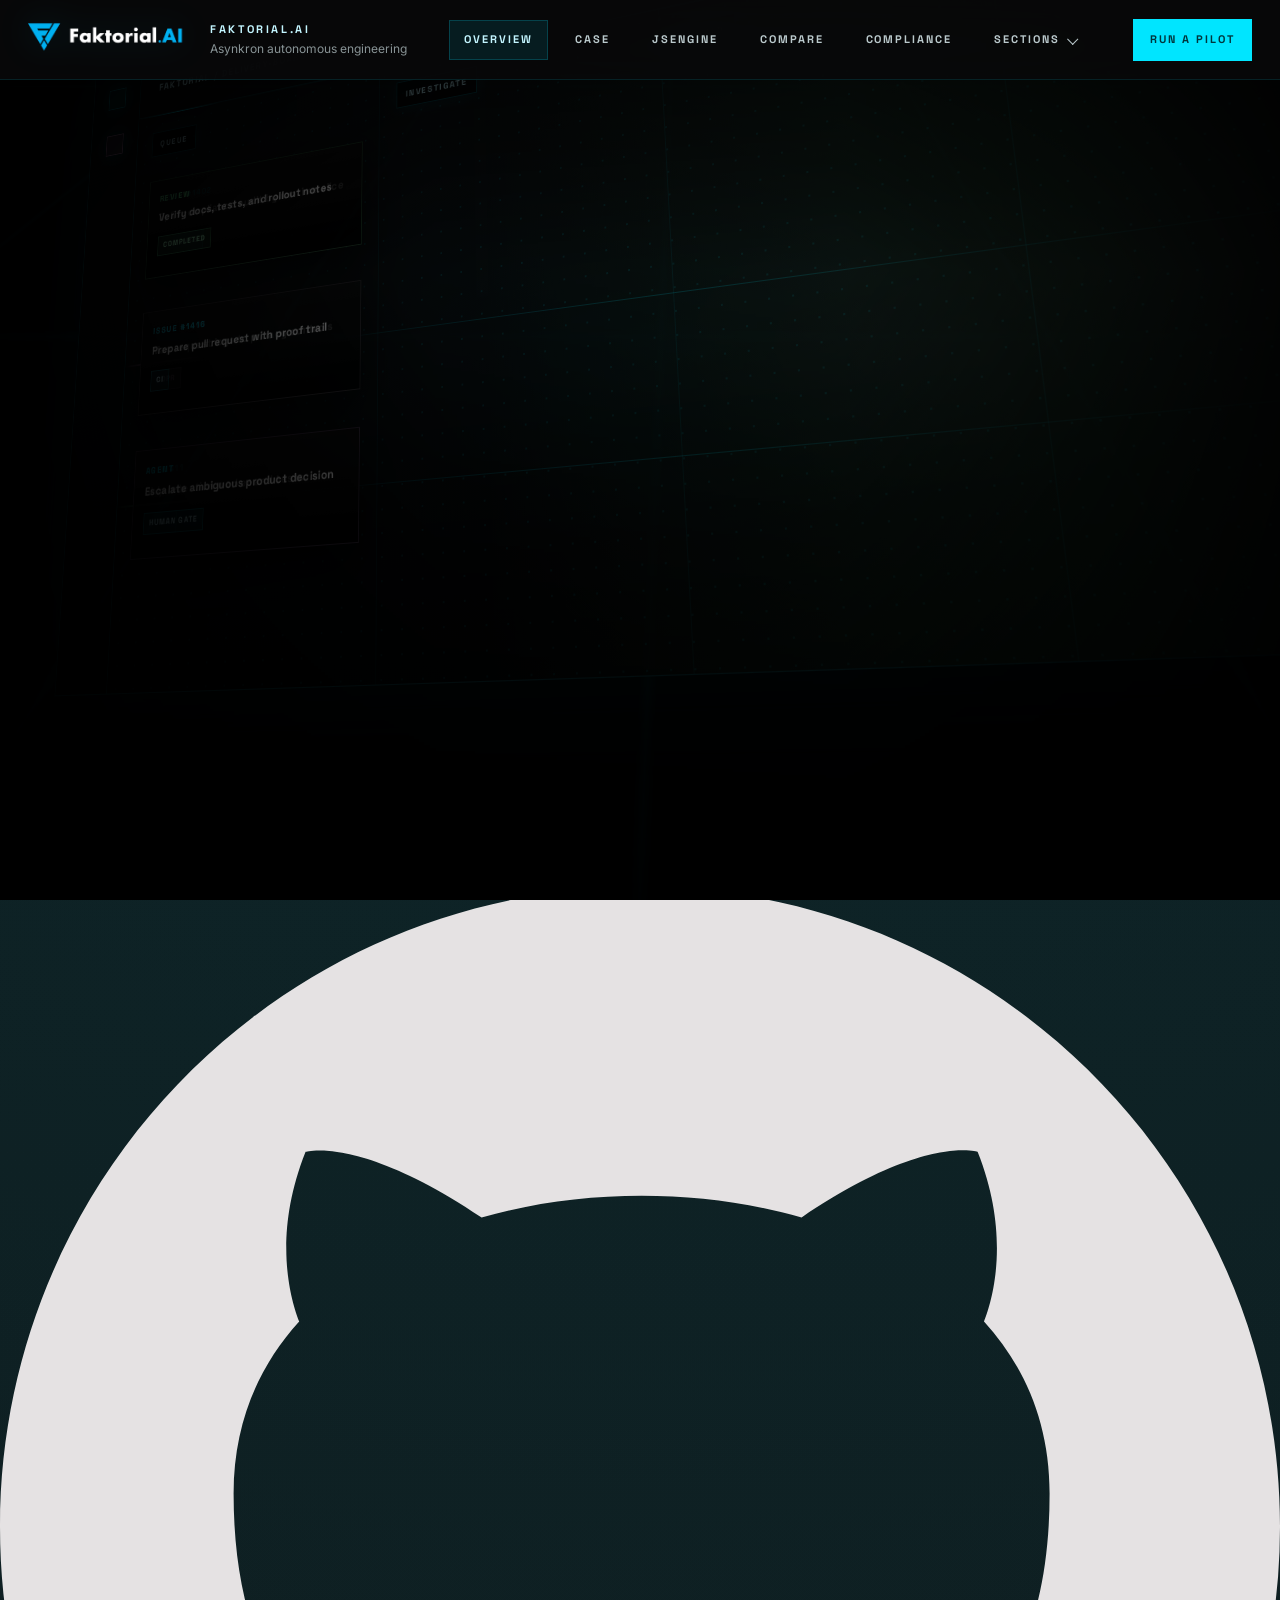
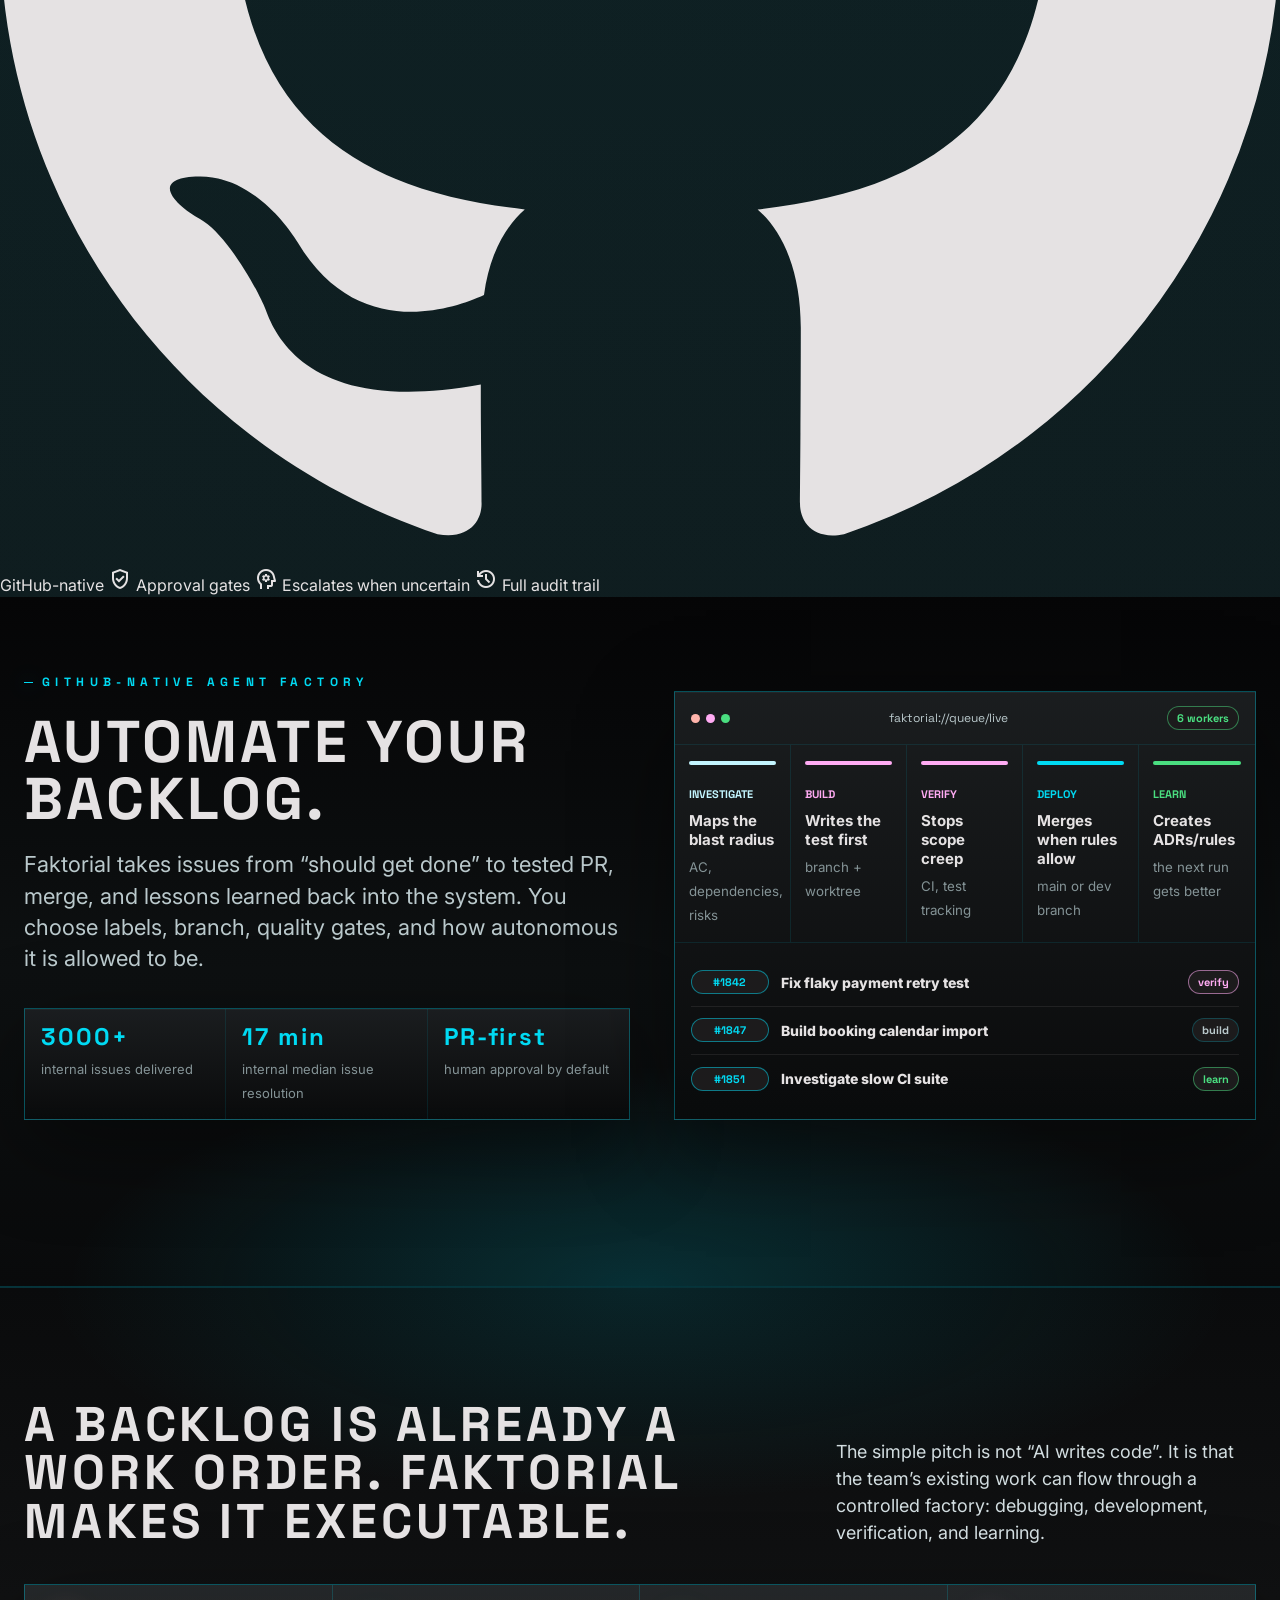
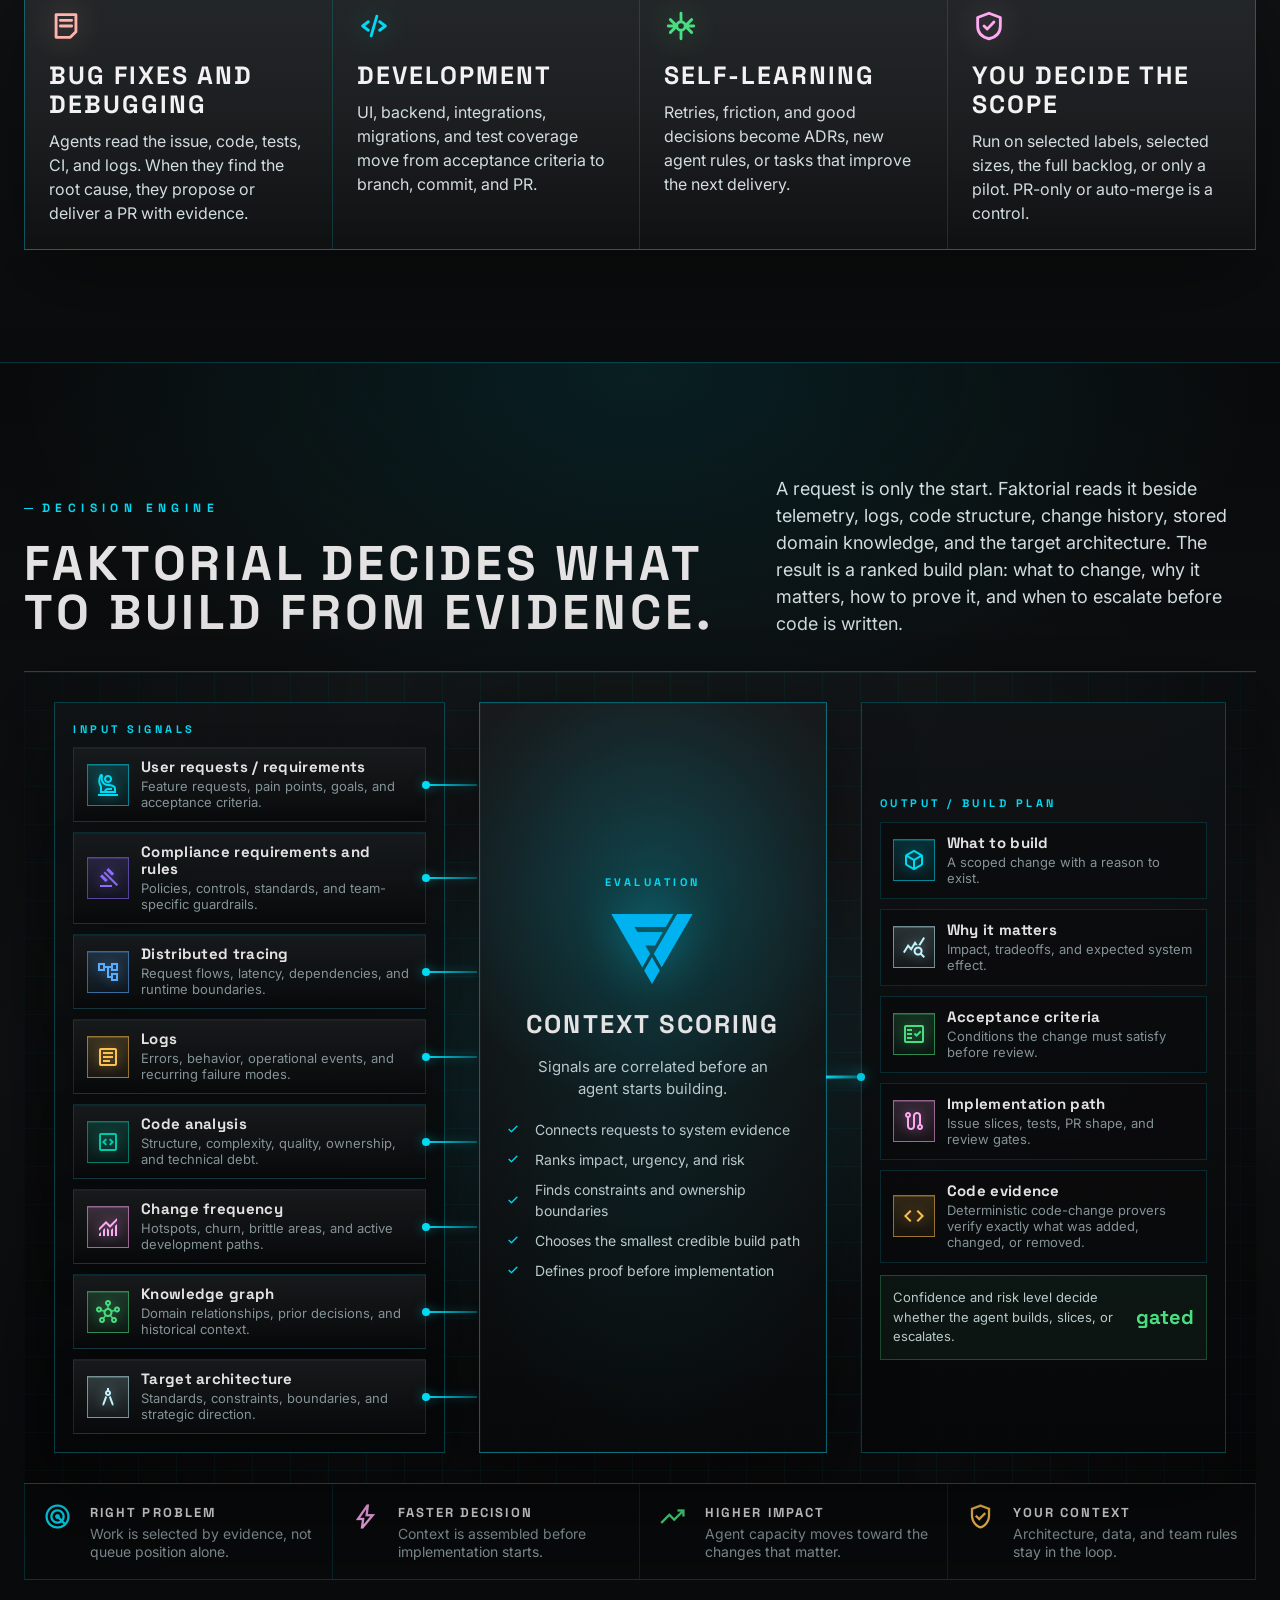
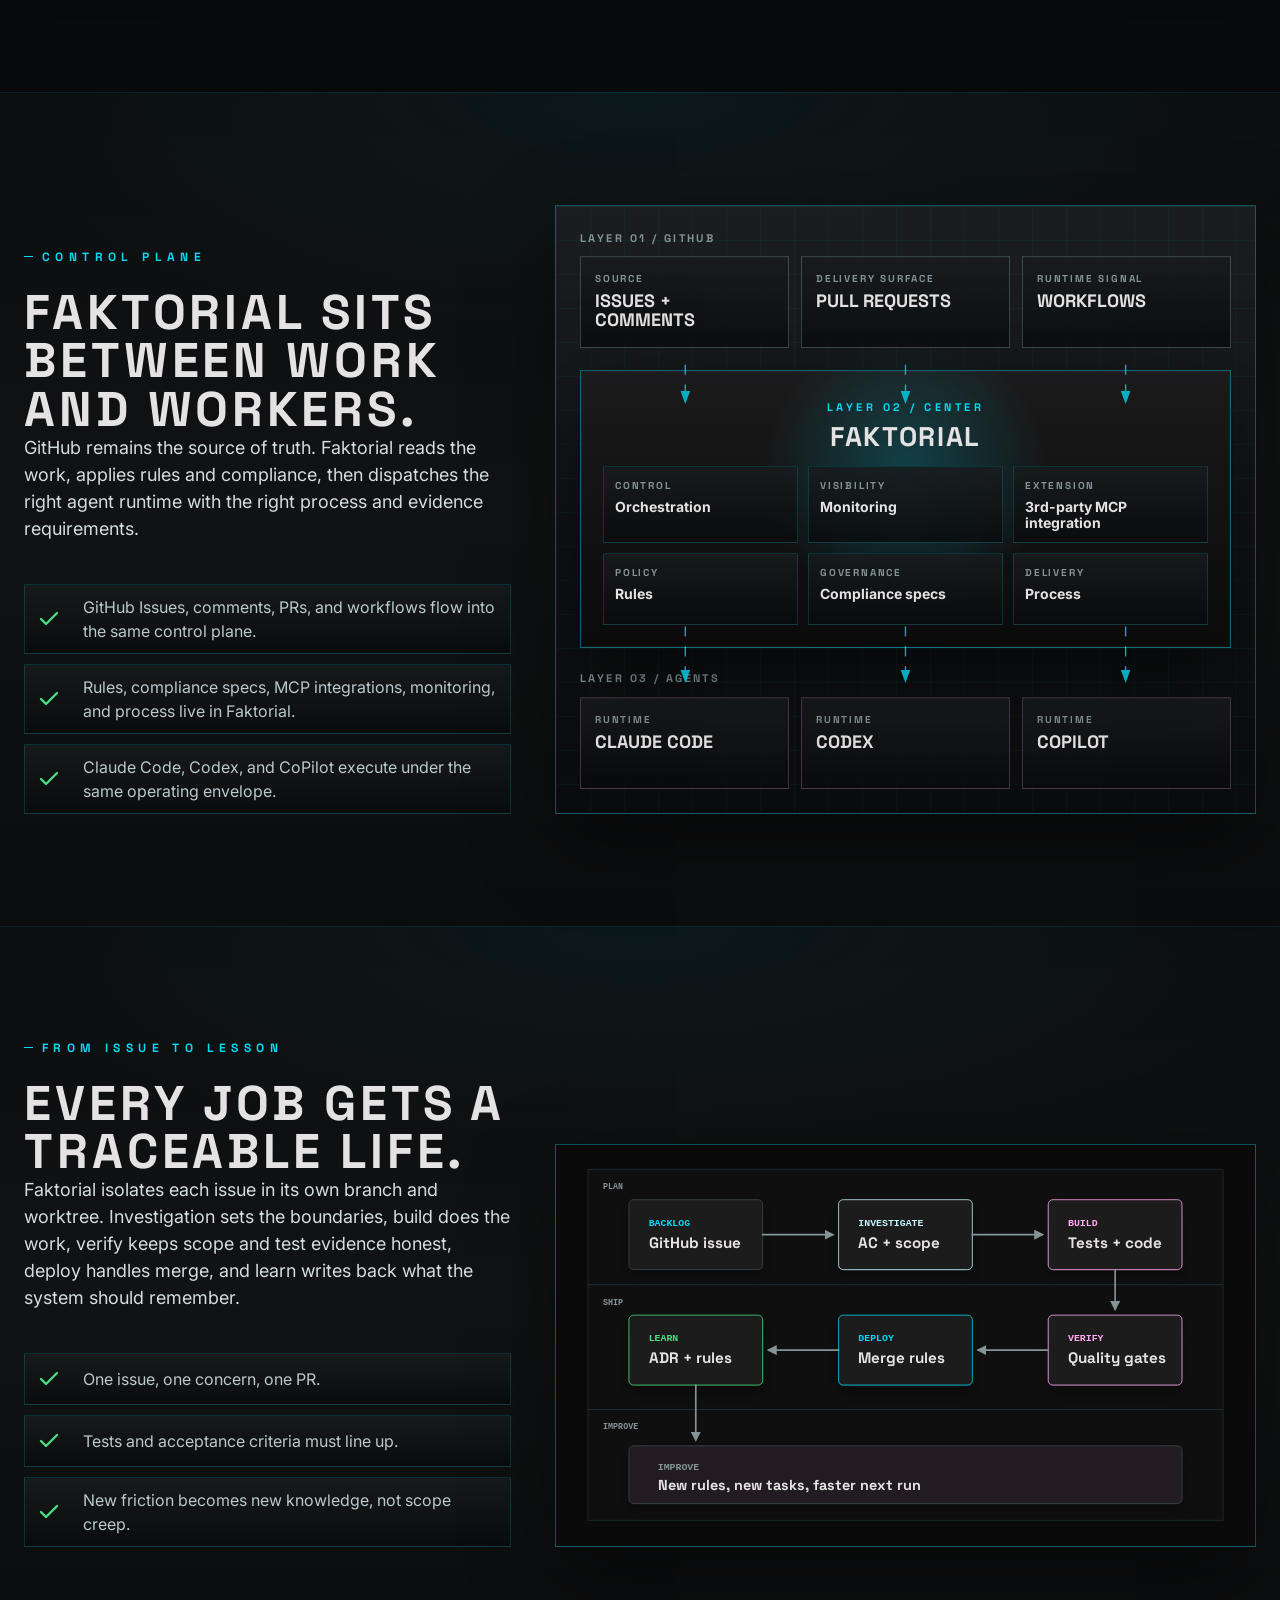
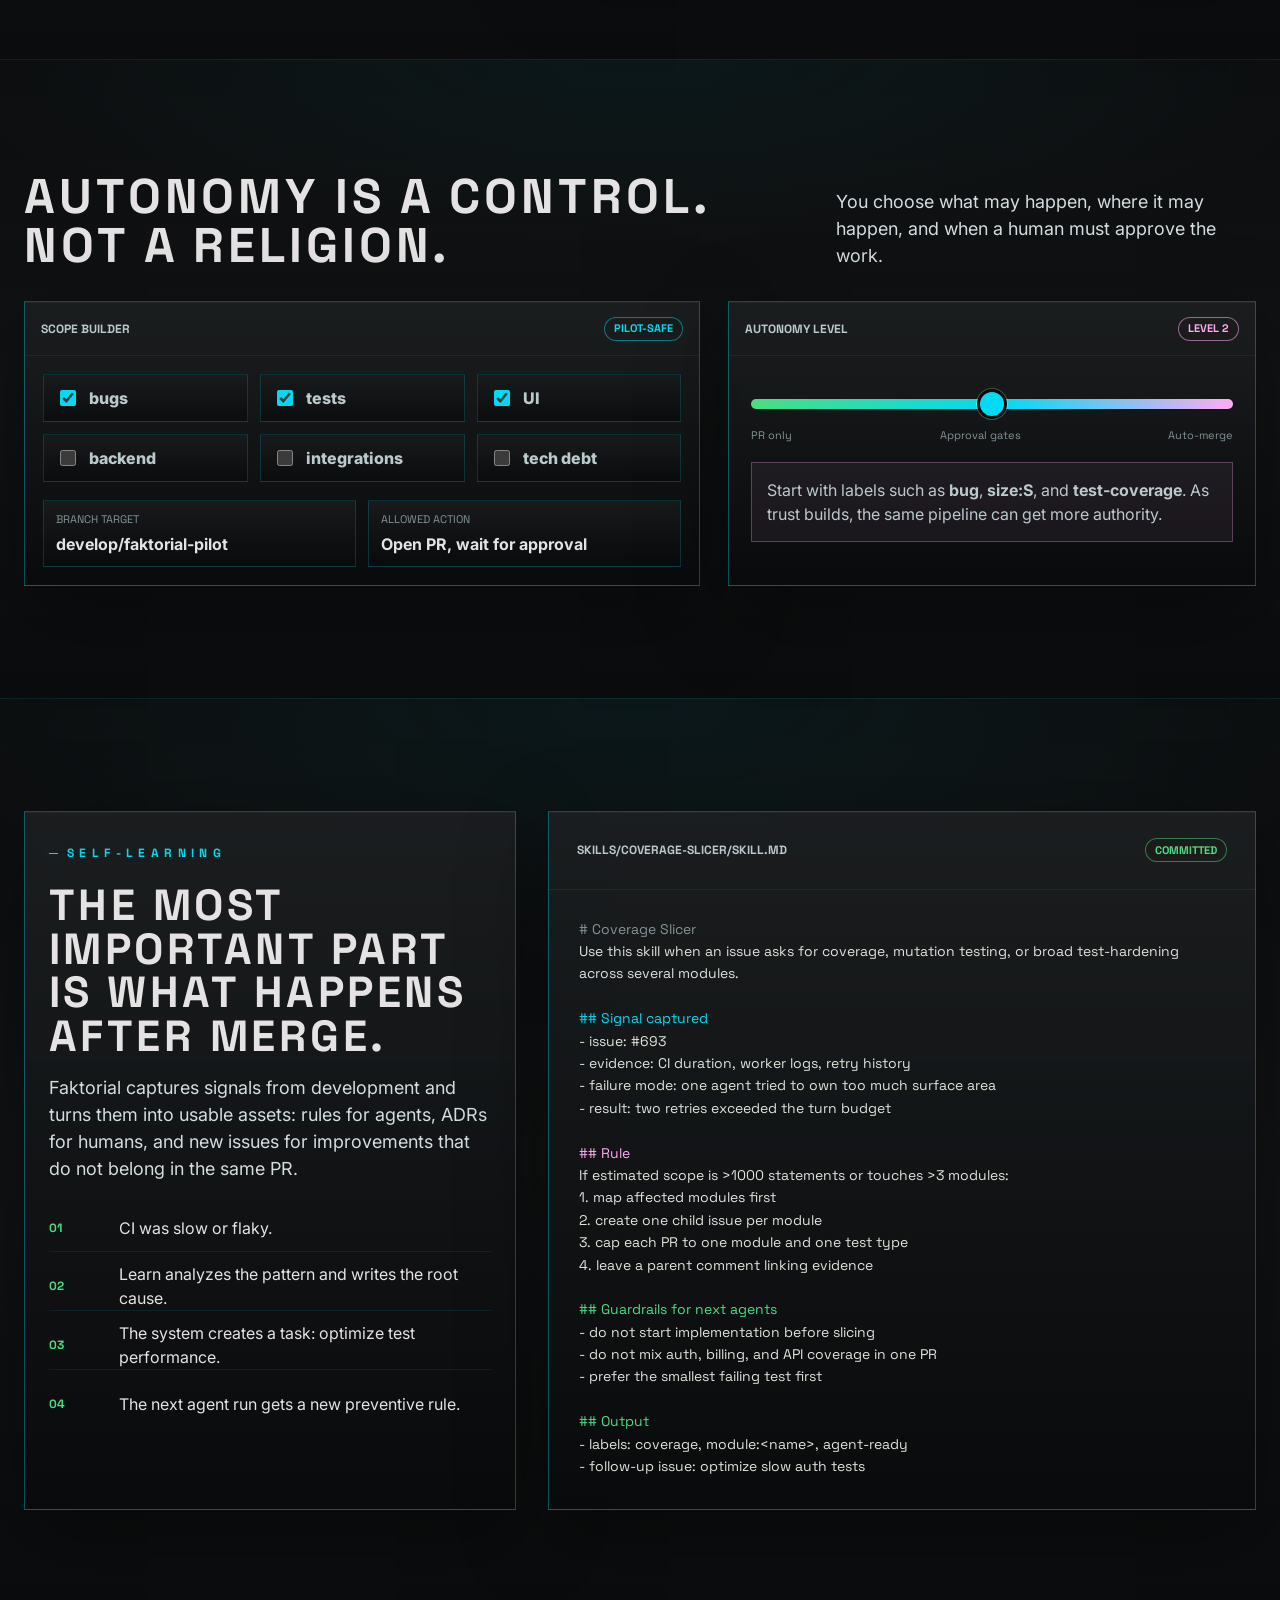
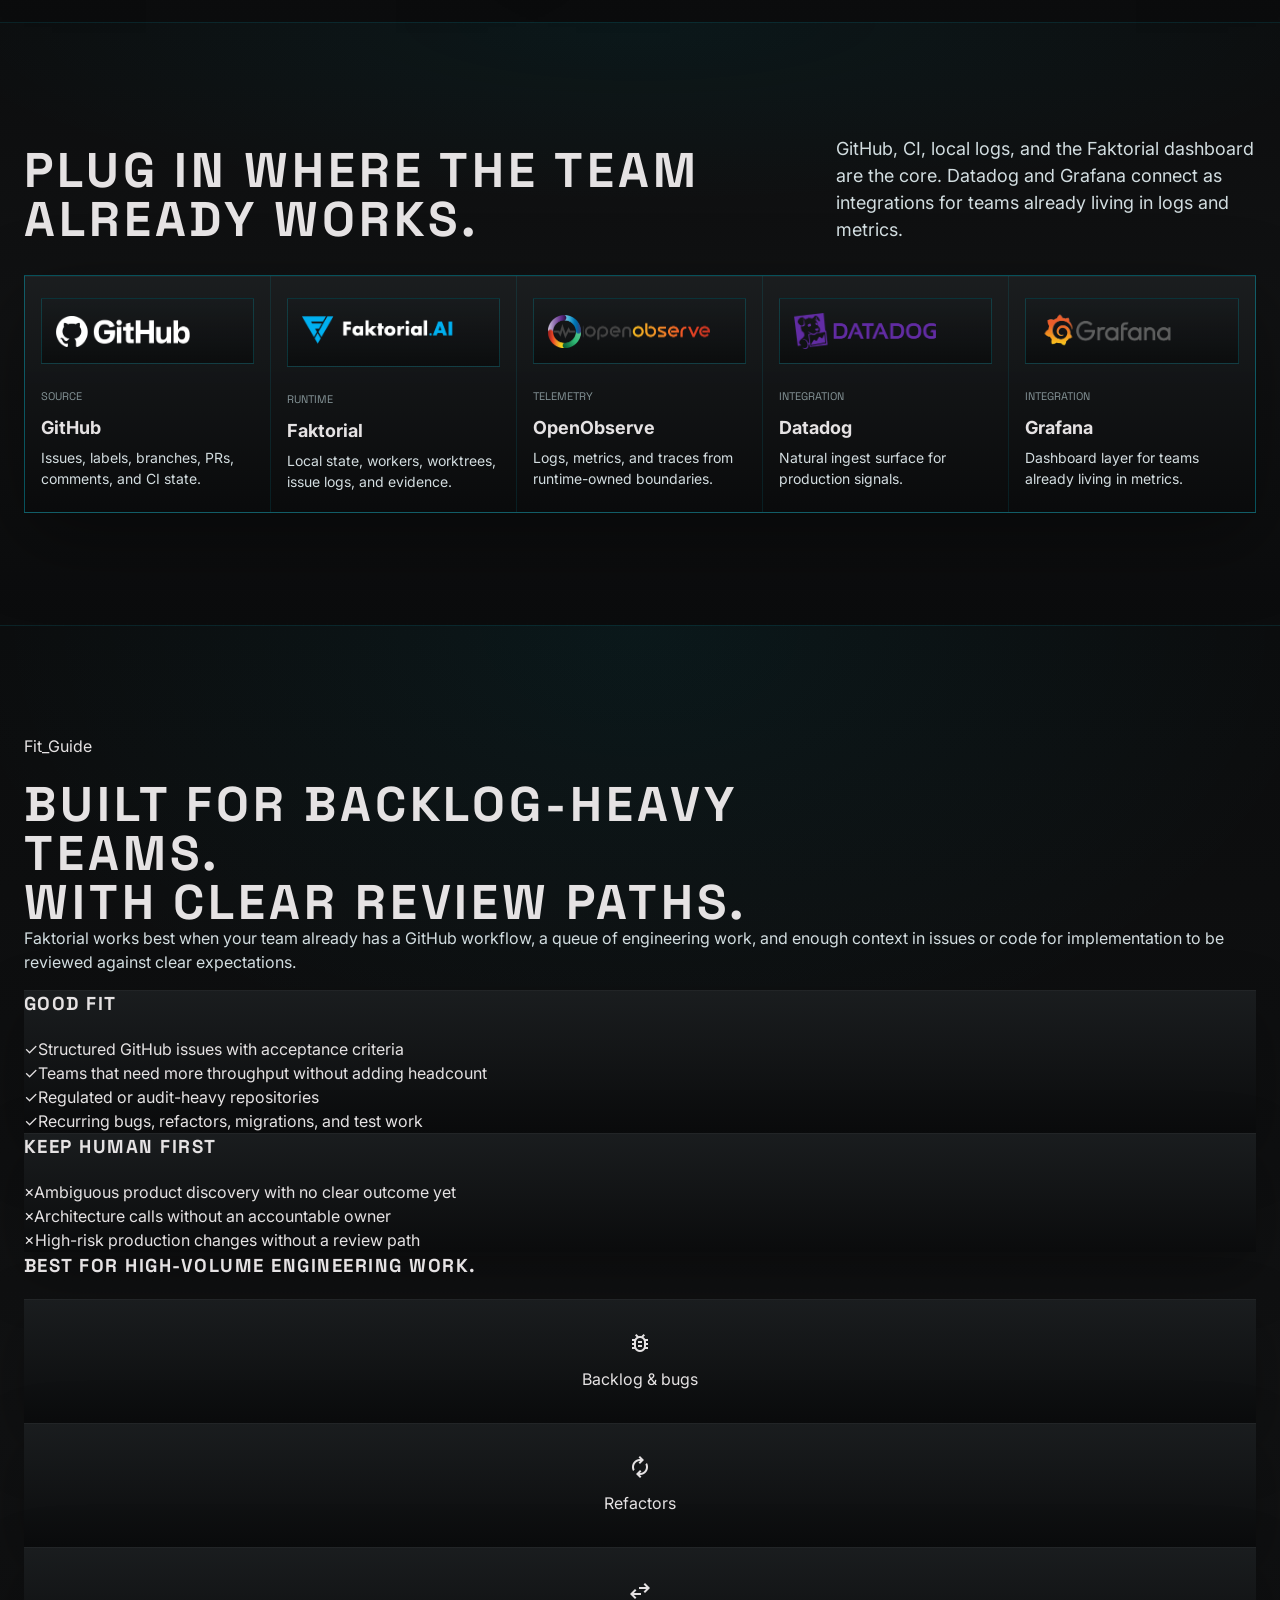
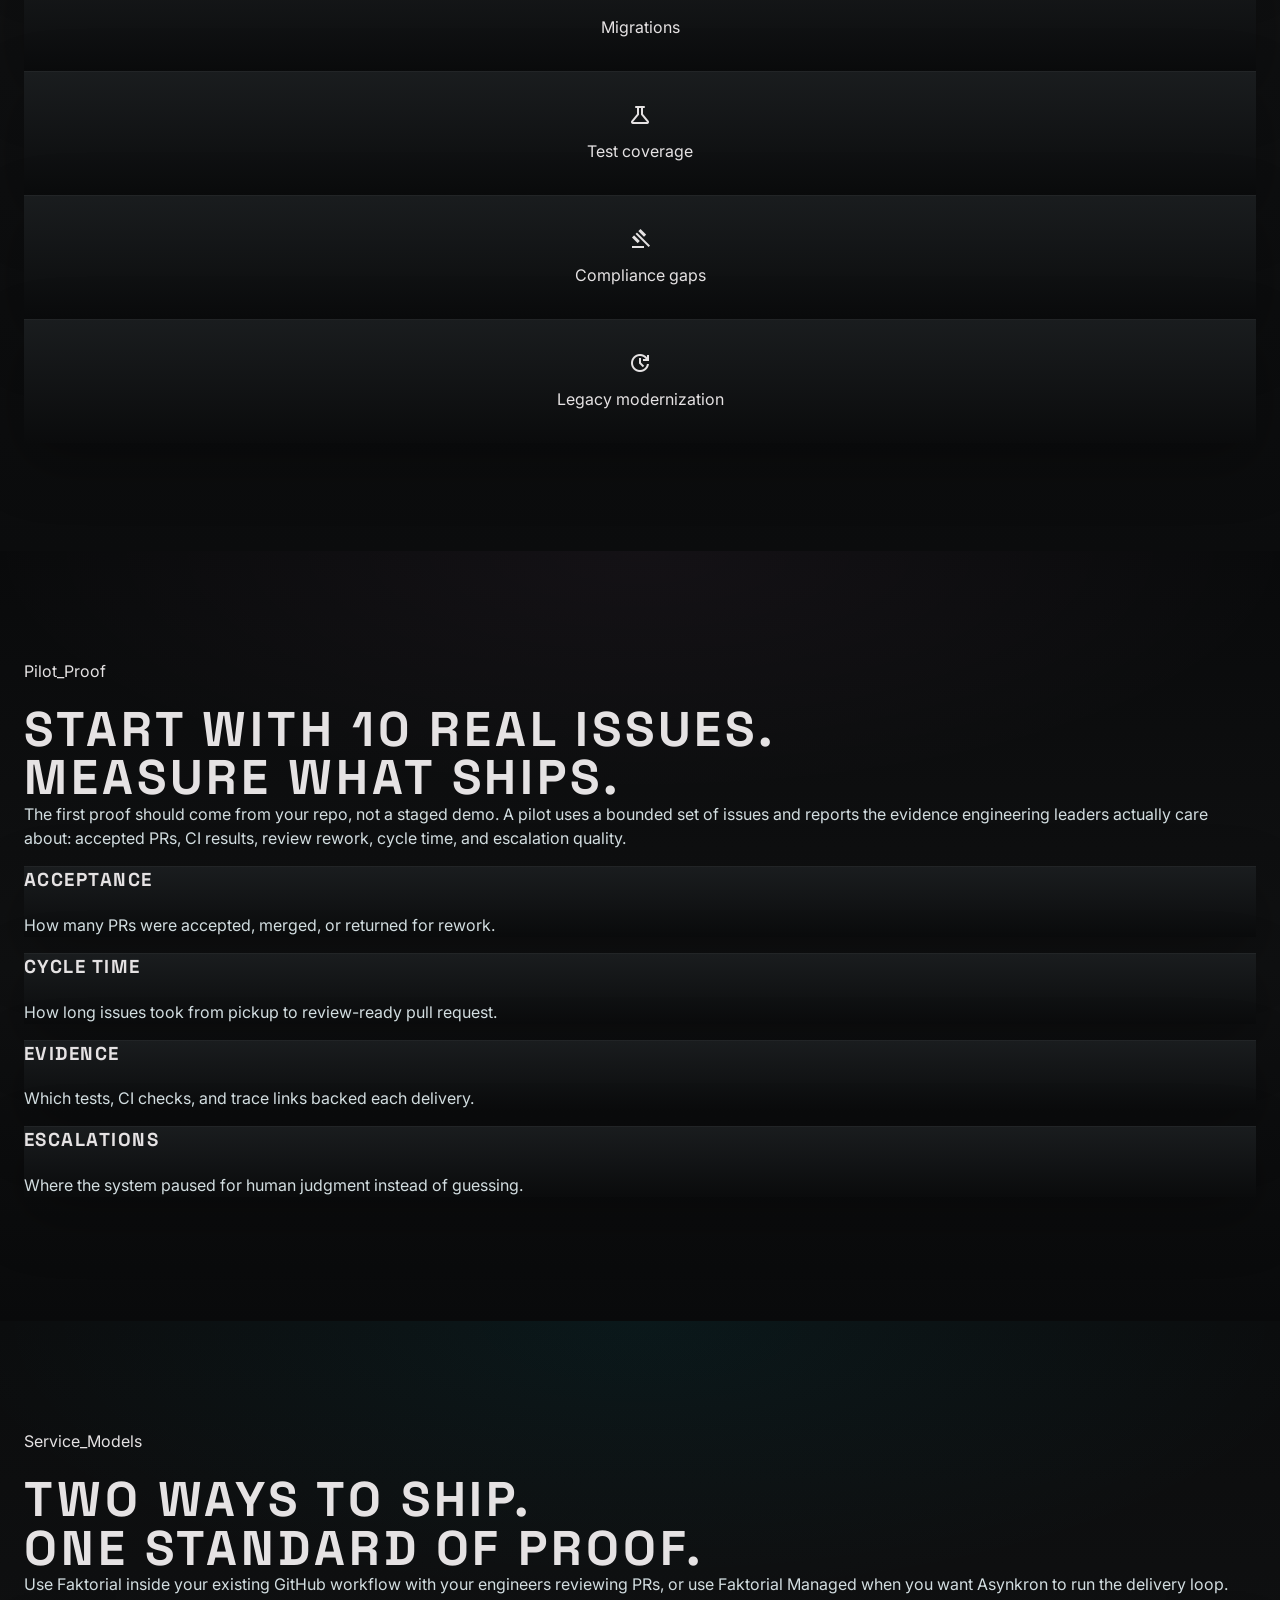
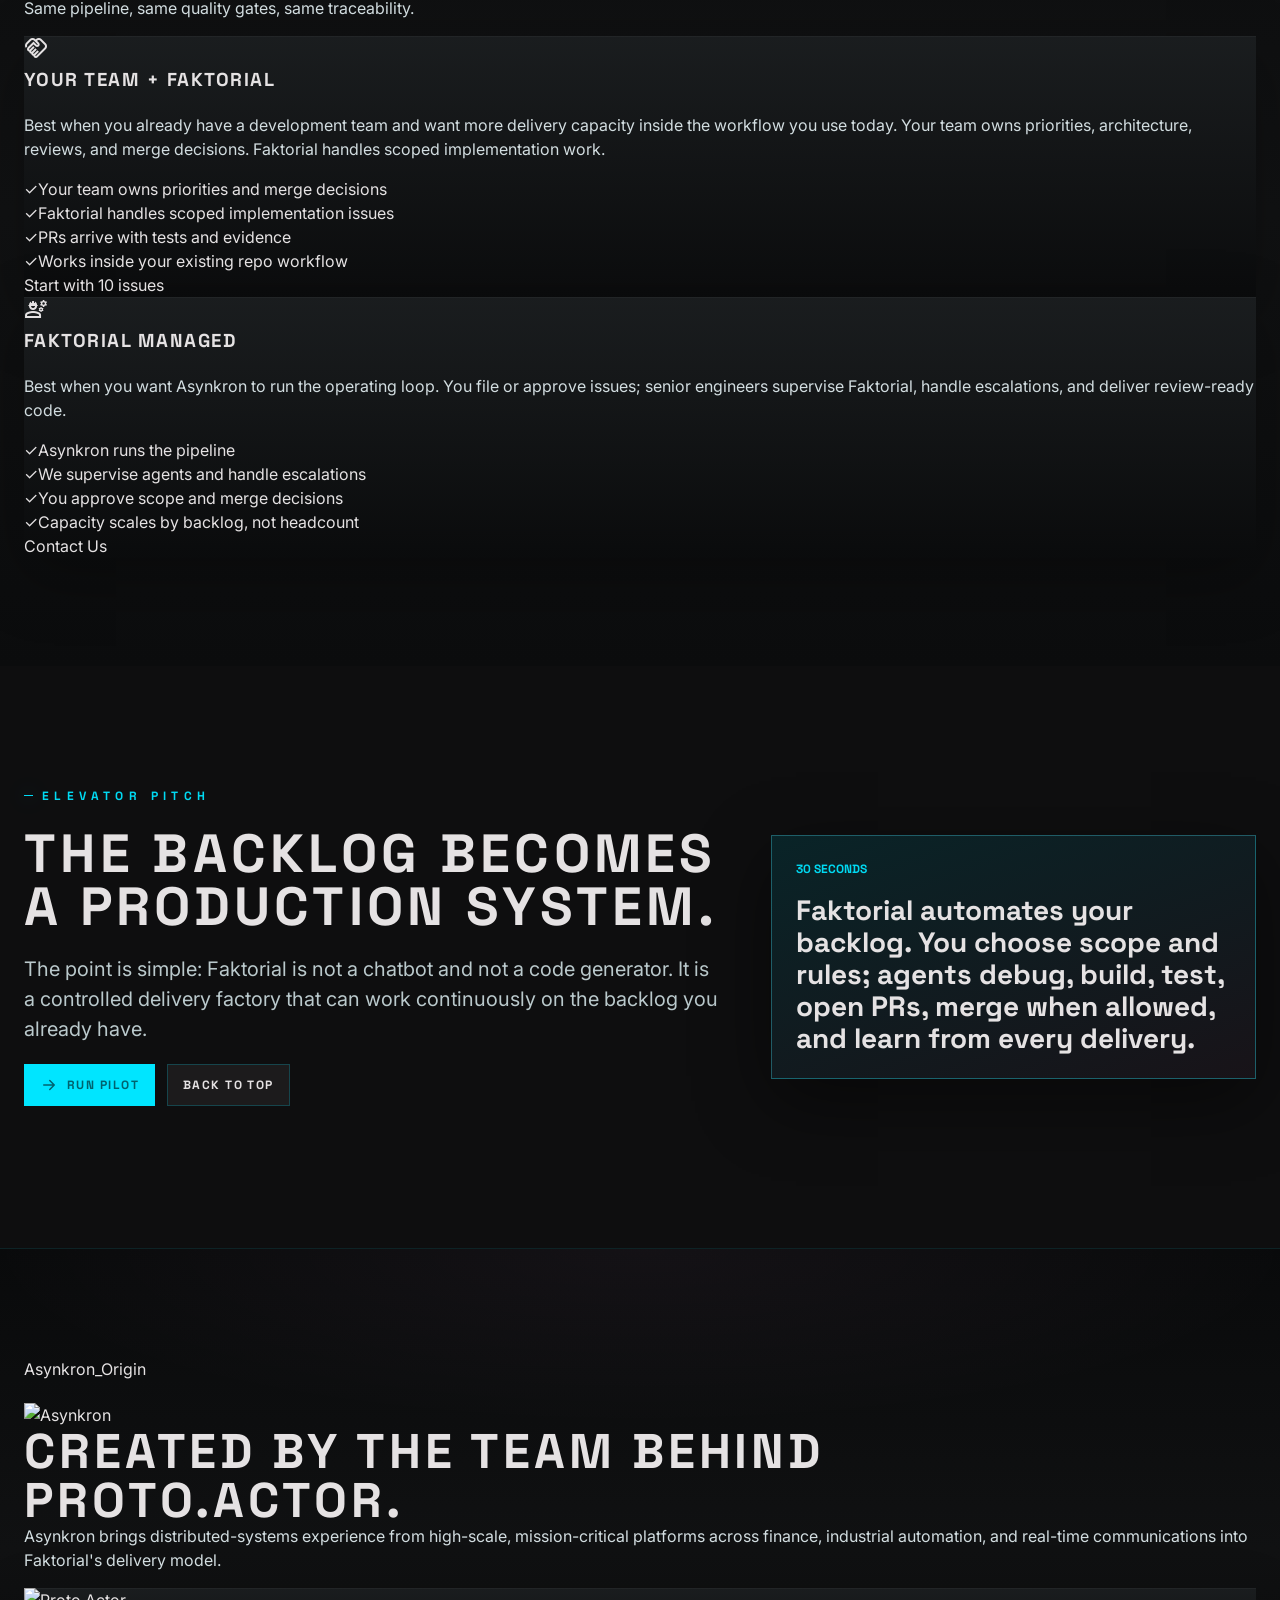
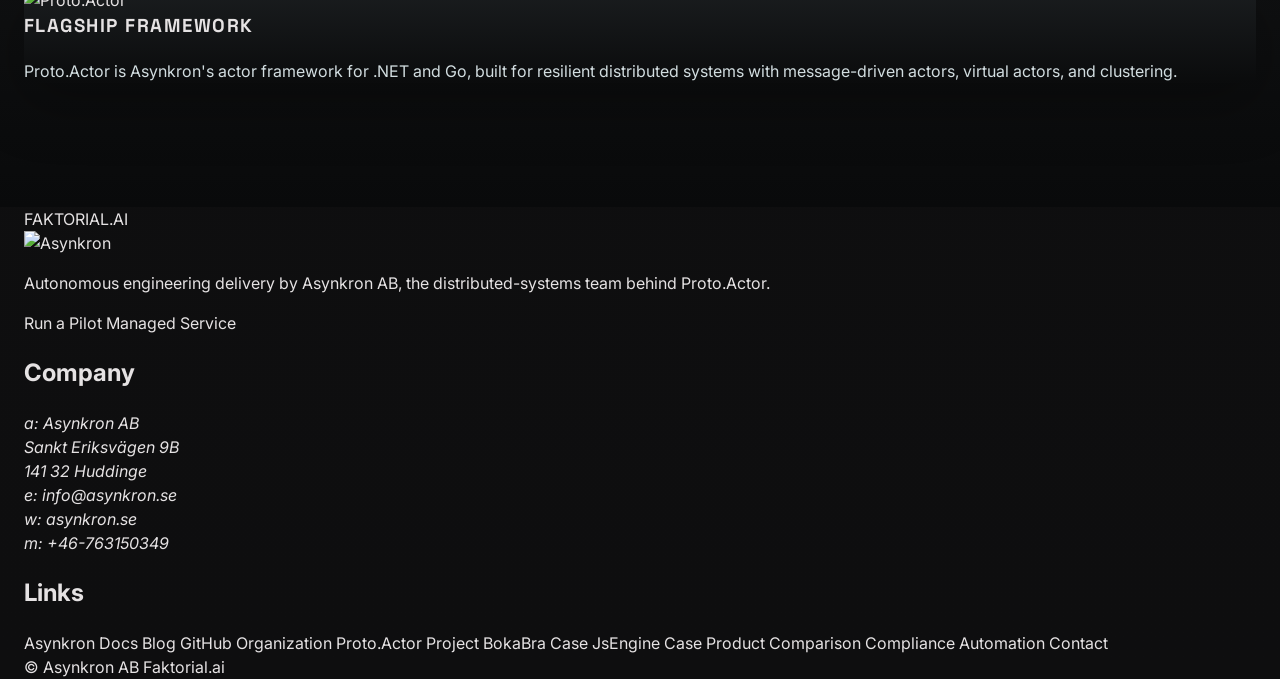
==== commit 61f2fc9c: "Style decision engine signal cards: neutral boxes, colored icon badges Signal and output cards now u" ====
--- a/static/index.html
+++ b/static/index.html
@@ -694,6 +694,400 @@
     .capability:nth-child(3) { --accent: var(--green); }
     .capability:nth-child(4) { --accent: var(--amber); }
 
+    .decision-section {
+      position: relative;
+      background:
+        radial-gradient(ellipse 72% 42% at 50% 0%, rgba(0, 218, 243, .1), transparent 68%),
+        radial-gradient(ellipse 48% 34% at 78% 46%, rgba(255, 171, 243, .08), transparent 66%),
+        linear-gradient(180deg, #090a0b 0%, #101213 52%, #08090a 100%);
+    }
+
+    .decision-head {
+      display: grid;
+      grid-template-columns: minmax(0, 1fr) minmax(300px, 480px);
+      gap: 34px;
+      align-items: end;
+      margin-bottom: 34px;
+    }
+
+    .decision-head h2 {
+      margin-bottom: 0;
+    }
+
+    .decision-graph {
+      position: relative;
+      display: grid;
+      grid-template-columns: minmax(280px, .92fr) minmax(300px, .82fr) minmax(300px, .86fr);
+      gap: 34px;
+      align-items: stretch;
+      min-height: 596px;
+      padding: 30px;
+      border-top: 1px solid rgba(0, 218, 243, .34);
+      border-bottom: 1px solid rgba(0, 218, 243, .24);
+      background:
+        linear-gradient(rgba(0, 218, 243, .045) 1px, transparent 1px),
+        linear-gradient(90deg, rgba(0, 218, 243, .045) 1px, transparent 1px),
+        linear-gradient(180deg, rgba(21, 25, 27, .66), rgba(7, 8, 9, .68));
+      background-size: 38px 38px, 38px 38px, auto;
+      box-shadow:
+        0 28px 90px rgba(0, 0, 0, .42),
+        inset 0 1px 0 rgba(255, 255, 255, .035);
+      overflow: hidden;
+    }
+
+    .decision-graph::before {
+      content: "";
+      position: absolute;
+      inset: 0;
+      z-index: 0;
+      background:
+        radial-gradient(ellipse 34% 54% at 50% 50%, rgba(0, 218, 243, .16), transparent 72%),
+        linear-gradient(90deg, rgba(0, 0, 0, .42), transparent 28%, transparent 72%, rgba(0, 0, 0, .42));
+      pointer-events: none;
+    }
+
+    .signal-column,
+    .evaluation-core,
+    .output-column {
+      position: relative;
+      min-width: 0;
+    }
+
+    .signal-column {
+      z-index: 4;
+      overflow: visible;
+    }
+
+    .evaluation-core {
+      z-index: 3;
+      overflow: visible;
+    }
+
+    .output-column {
+      z-index: 2;
+    }
+
+    .signal-column,
+    .output-column {
+      display: grid;
+      gap: 10px;
+    }
+
+    .signal-column {
+      padding: 18px;
+      border: 1px solid rgba(0, 218, 243, .26);
+      background:
+        linear-gradient(180deg, rgba(16, 19, 21, .88), rgba(6, 7, 8, .9));
+    }
+
+    .decision-label {
+      color: var(--cyan);
+      font-family: var(--font-mono);
+      font-size: 11px;
+      font-weight: 900;
+      letter-spacing: .32em;
+      text-transform: uppercase;
+    }
+
+    .signal-card {
+      position: relative;
+      display: grid;
+      grid-template-columns: 42px minmax(0, 1fr);
+      gap: 12px;
+      align-items: center;
+      min-height: 68px;
+      padding: 11px 13px;
+      border: 1px solid rgba(0, 218, 243, .16);
+      background:
+        linear-gradient(180deg, rgba(24, 27, 29, .9), rgba(8, 9, 10, .88));
+      box-shadow:
+        inset 0 1px 0 rgba(255, 255, 255, .035),
+        0 14px 38px rgba(0, 0, 0, .2);
+    }
+
+    .signal-card::after {
+      content: "";
+      position: absolute;
+      z-index: 7;
+      right: -5px;
+      top: 50%;
+      width: 8px;
+      height: 8px;
+      border-radius: 50%;
+      background: var(--cyan);
+      box-shadow: 0 0 12px rgba(0, 218, 243, .5);
+      transform: translateY(-50%);
+    }
+
+    .signal-card::before {
+      content: "";
+      position: absolute;
+      z-index: 6;
+      left: 100%;
+      top: 50%;
+      width: 52px;
+      height: 2px;
+      background: linear-gradient(90deg, var(--cyan), rgba(0, 218, 243, .32));
+      box-shadow: 0 0 10px rgba(0, 218, 243, .34);
+      transform: translateY(-50%);
+    }
+
+    .signal-icon,
+    .output-icon {
+      display: inline-flex;
+      align-items: center;
+      justify-content: center;
+      width: 42px;
+      height: 42px;
+      border: 1px solid color-mix(in srgb, var(--signal, var(--cyan)) 52%, transparent);
+      color: var(--signal, var(--cyan));
+      background:
+        linear-gradient(180deg, color-mix(in srgb, var(--signal, var(--cyan)) 17%, transparent), color-mix(in srgb, var(--signal, var(--cyan)) 6%, transparent));
+      box-shadow: inset 0 1px 0 color-mix(in srgb, var(--signal, var(--cyan)) 22%, transparent);
+    }
+
+    .signal-icon .material-symbols-outlined,
+    .output-icon .material-symbols-outlined {
+      color: inherit;
+      font-size: 24px;
+      text-shadow: 0 0 12px color-mix(in srgb, var(--signal, var(--cyan)) 48%, transparent);
+    }
+
+    .signal-card strong,
+    .output-card strong {
+      display: block;
+      margin-bottom: 2px;
+      color: var(--ink);
+      font-family: var(--font-display);
+      font-size: 15px;
+      font-weight: 850;
+      letter-spacing: .02em;
+      line-height: 1.12;
+    }
+
+    .signal-card > span:last-child,
+    .output-card > span:last-child {
+      display: block;
+      color: var(--quiet);
+      font-size: 13px;
+      line-height: 1.24;
+    }
+
+    .signal-card:nth-of-type(2) { --signal: var(--cyan); }
+    .signal-card:nth-of-type(3) { --signal: #8b6cff; }
+    .signal-card:nth-of-type(4) { --signal: #59adff; }
+    .signal-card:nth-of-type(5) { --signal: #ffc14d; }
+    .signal-card:nth-of-type(6) { --signal: #00c9a7; }
+    .signal-card:nth-of-type(7) { --signal: var(--violet); }
+    .signal-card:nth-of-type(8) { --signal: var(--green); }
+    .signal-card:nth-of-type(9) { --signal: var(--blue); }
+
+    .evaluation-core {
+      display: grid;
+      gap: 18px;
+      align-content: center;
+      justify-items: center;
+      padding: 28px 24px;
+      border: 1px solid rgba(0, 218, 243, .42);
+      background:
+        radial-gradient(circle at 50% 24%, rgba(0, 218, 243, .19), transparent 38%),
+        linear-gradient(180deg, rgba(24, 27, 29, .94), rgba(8, 9, 10, .96));
+      box-shadow:
+        0 0 0 1px rgba(255, 255, 255, .025) inset,
+        0 26px 76px rgba(0, 0, 0, .48);
+      text-align: center;
+    }
+
+    .evaluation-core::before {
+      content: "";
+      position: absolute;
+      inset: -44px;
+      z-index: -1;
+      background:
+        radial-gradient(ellipse at 50% 50%, rgba(0, 218, 243, .16), transparent 68%);
+      opacity: .46;
+      pointer-events: none;
+    }
+
+    .evaluation-core::after {
+      content: "";
+      position: absolute;
+      z-index: 6;
+      left: 100%;
+      top: 50%;
+      width: 34px;
+      height: 3px;
+      background: linear-gradient(90deg, var(--cyan), rgba(0, 218, 243, .34));
+      box-shadow: 0 0 16px rgba(0, 218, 243, .42);
+      transform: translateY(-50%);
+    }
+
+    .evaluation-mark {
+      width: 86px;
+      height: 86px;
+      object-fit: contain;
+      filter: drop-shadow(0 0 24px rgba(0, 218, 243, .42));
+    }
+
+    .shell main .evaluation-core h3 {
+      margin: 0;
+      color: var(--ink);
+      font-size: clamp(22px, 2vw, 32px);
+      line-height: 1;
+    }
+
+    .evaluation-core p {
+      max-width: 270px;
+      margin: -6px 0 0;
+      color: var(--muted);
+      font-size: 15px;
+    }
+
+    .evaluation-list {
+      display: grid;
+      gap: 9px;
+      width: min(310px, 100%);
+      margin: 0;
+      padding: 0;
+      list-style: none;
+      text-align: left;
+    }
+
+    .evaluation-list li {
+      display: grid;
+      grid-template-columns: 22px minmax(0, 1fr);
+      gap: 9px;
+      align-items: center;
+      color: var(--muted);
+      font-size: 14px;
+    }
+
+    .evaluation-list .material-symbols-outlined {
+      color: var(--cyan);
+      font-size: 18px;
+    }
+
+    .output-column {
+      align-content: center;
+      padding: 18px;
+      border: 1px solid rgba(0, 218, 243, .26);
+      background:
+        linear-gradient(180deg, rgba(16, 19, 21, .88), rgba(6, 7, 8, .9));
+    }
+
+    .output-column::before {
+      content: "";
+      position: absolute;
+      z-index: 7;
+      left: -5px;
+      top: 50%;
+      width: 8px;
+      height: 8px;
+      border-radius: 50%;
+      background: var(--cyan);
+      box-shadow: 0 0 14px rgba(0, 218, 243, .62);
+      transform: translateY(-50%);
+    }
+
+    .output-card {
+      display: grid;
+      grid-template-columns: 42px minmax(0, 1fr);
+      gap: 12px;
+      align-items: center;
+      min-height: 72px;
+      padding: 12px;
+      border: 1px solid rgba(0, 218, 243, .16);
+      background: rgba(10, 10, 11, .64);
+    }
+
+    .output-card:nth-of-type(1) {
+      --signal: var(--cyan);
+    }
+
+    .output-card:nth-of-type(2) {
+      --signal: var(--blue);
+    }
+
+    .output-card:nth-of-type(3) {
+      --signal: var(--green);
+    }
+
+    .output-card:nth-of-type(4) {
+      --signal: var(--violet);
+    }
+
+    .output-card:nth-of-type(5) {
+      --signal: #ffc14d;
+    }
+
+    .output-score {
+      display: flex;
+      align-items: center;
+      justify-content: space-between;
+      gap: 12px;
+      margin-top: 2px;
+      padding: 12px;
+      border: 1px solid rgba(74, 222, 128, .28);
+      color: var(--muted);
+      background: rgba(74, 222, 128, .06);
+      font-size: 13px;
+    }
+
+    .output-score strong {
+      color: var(--green);
+      font-family: var(--font-mono);
+      font-size: 20px;
+    }
+
+    .decision-benefits {
+      display: grid;
+      grid-template-columns: repeat(4, minmax(0, 1fr));
+      border-bottom: 1px solid rgba(0, 218, 243, .22);
+      border-left: 1px solid rgba(0, 218, 243, .16);
+      border-right: 1px solid rgba(0, 218, 243, .16);
+      background: rgba(8, 9, 10, .72);
+    }
+
+    .decision-benefit {
+      display: grid;
+      grid-template-columns: 34px minmax(0, 1fr);
+      gap: 13px;
+      min-width: 0;
+      padding: 18px;
+      border-right: 1px solid rgba(0, 218, 243, .14);
+    }
+
+    .decision-benefit:last-child {
+      border-right: 0;
+    }
+
+    .decision-benefit .material-symbols-outlined {
+      color: var(--benefit, var(--cyan));
+      font-size: 29px;
+    }
+
+    .decision-benefit strong {
+      display: block;
+      color: var(--ink);
+      font-family: var(--font-display);
+      font-size: 13px;
+      font-weight: 900;
+      letter-spacing: .16em;
+      text-transform: uppercase;
+    }
+
+    .decision-benefit span:last-child {
+      display: block;
+      margin-top: 3px;
+      color: var(--quiet);
+      font-size: 14px;
+      line-height: 1.28;
+    }
+
+    .decision-benefit:nth-child(2) { --benefit: var(--violet); }
+    .decision-benefit:nth-child(3) { --benefit: var(--green); }
+    .decision-benefit:nth-child(4) { --benefit: #ffc14d; }
+
     .flow-band {
       background:
         linear-gradient(180deg, rgba(255, 171, 243, .04), rgba(0, 218, 243, .04)),
@@ -1440,7 +1834,7 @@
     .flow-band,
     #control,
     #learn,
-    main > .section:not(.flow-band):not(.closing):not(#what) {
+    main > .section:not(.flow-band):not(.closing):not(#what):not(.decision-section) {
       background:
         radial-gradient(ellipse 84% 44% at 50% 0%, rgba(0, 218, 243, .055), transparent 68%),
         linear-gradient(180deg, #0c0d0e 0%, #111213 50%, #0b0c0d 100%);
@@ -1554,7 +1948,9 @@
       .scope-panel,
       .learning,
       .closing .inner,
-      .section-head {
+      .section-head,
+      .decision-head,
+      .decision-graph {
         grid-template-columns: 1fr;
       }
 
@@ -1574,6 +1970,33 @@
 
       .capability-grid {
         grid-template-columns: repeat(2, minmax(0, 1fr));
+      }
+
+      .decision-graph {
+        min-height: auto;
+        gap: 22px;
+      }
+
+      .decision-wires,
+      .signal-card::before,
+      .signal-card::after,
+      .evaluation-core::after,
+      .output-column::before {
+        display: none;
+      }
+
+      .decision-benefits {
+        grid-template-columns: repeat(2, minmax(0, 1fr));
+        border-top: 1px solid rgba(0, 218, 243, .16);
+      }
+
+      .decision-benefit:nth-child(2) {
+        border-right: 0;
+      }
+
+      .decision-benefit:nth-child(1),
+      .decision-benefit:nth-child(2) {
+        border-bottom: 1px solid rgba(0, 218, 243, .14);
       }
 
       .capability:nth-child(2) {
@@ -1663,7 +2086,8 @@
       .capability-grid,
       .control-grid,
       .branch-row,
-      .integrations {
+      .integrations,
+      .decision-benefits {
         grid-template-columns: 1fr;
       }
 
@@ -1682,6 +2106,29 @@
 
       .status-board {
         margin-bottom: 22px;
+      }
+
+      .decision-graph {
+        padding: 16px;
+      }
+
+      .signal-card,
+      .output-card {
+        grid-template-columns: 38px minmax(0, 1fr);
+      }
+
+      .signal-icon,
+      .output-icon {
+        width: 38px;
+        height: 38px;
+      }
+
+      .decision-benefit {
+        border-right: 0;
+      }
+
+      .decision-benefit:nth-child(3) {
+        border-bottom: 1px solid rgba(0, 218, 243, .14);
       }
 
       .pipeline-track {
@@ -2310,6 +2757,7 @@
           </button>
           <div class="site-header__dropdown" id="site-sections-home" data-nav-panel hidden>
             <a class="site-header__dropdown-link" href="#what">What it does</a>
+            <a class="site-header__dropdown-link" href="#decision">Decision engine</a>
             <a class="site-header__dropdown-link" href="#asynkron">Proto.Actor team</a>
             <a class="site-header__dropdown-link" href="#models">Two modes</a>
             <a class="site-header__dropdown-link" href="#flow">Flow</a>
@@ -2338,6 +2786,7 @@
             <div class="site-header__mobile-group">
               <span class="site-header__mobile-label">Sections</span>
               <a class="site-header__mobile-link" href="#what">What it does</a>
+              <a class="site-header__mobile-link" href="#decision">Decision engine</a>
               <a class="site-header__mobile-link" href="#asynkron">Proto.Actor team</a>
               <a class="site-header__mobile-link" href="#models">Two modes</a>
               <a class="site-header__mobile-link" href="#flow">Flow</a>
@@ -2538,6 +2987,117 @@
               <h3>You decide the scope</h3>
               <p>Run on selected labels, selected sizes, the full backlog, or only a pilot. PR-only or auto-merge is a control.</p>
             </article>
+          </div>
+        </div>
+      </section>
+
+<section class="section decision-section" id="decision" aria-labelledby="decision-title">
+        <div class="inner">
+          <div class="decision-head">
+            <div>
+              <div class="eyebrow">Decision engine</div>
+              <h2 id="decision-title">Faktorial decides what to build from evidence.</h2>
+            </div>
+            <p class="section-copy">A request is only the start. Faktorial reads it beside telemetry, logs, code structure, change history, stored domain knowledge, and the target architecture. The result is a ranked build plan: what to change, why it matters, how to prove it, and when to escalate before code is written.</p>
+          </div>
+
+          <div class="decision-graph" aria-label="Faktorial signal evaluation graph">
+            <div class="signal-column" aria-label="Input signals">
+              <div class="decision-label">Input signals</div>
+              <div class="signal-card">
+                <span class="signal-icon" aria-hidden="true"><span class="material-symbols-outlined">person_raised_hand</span></span>
+                <span><strong>User requests / requirements</strong><span>Feature requests, pain points, goals, and acceptance criteria.</span></span>
+              </div>
+              <div class="signal-card">
+                <span class="signal-icon" aria-hidden="true"><span class="material-symbols-outlined">gavel</span></span>
+                <span><strong>Compliance requirements and rules</strong><span>Policies, controls, standards, and team-specific guardrails.</span></span>
+              </div>
+              <div class="signal-card">
+                <span class="signal-icon" aria-hidden="true"><span class="material-symbols-outlined">account_tree</span></span>
+                <span><strong>Distributed tracing</strong><span>Request flows, latency, dependencies, and runtime boundaries.</span></span>
+              </div>
+              <div class="signal-card">
+                <span class="signal-icon" aria-hidden="true"><span class="material-symbols-outlined">article</span></span>
+                <span><strong>Logs</strong><span>Errors, behavior, operational events, and recurring failure modes.</span></span>
+              </div>
+              <div class="signal-card">
+                <span class="signal-icon" aria-hidden="true"><span class="material-symbols-outlined">code_blocks</span></span>
+                <span><strong>Code analysis</strong><span>Structure, complexity, quality, ownership, and technical debt.</span></span>
+              </div>
+              <div class="signal-card">
+                <span class="signal-icon" aria-hidden="true"><span class="material-symbols-outlined">monitoring</span></span>
+                <span><strong>Change frequency</strong><span>Hotspots, churn, brittle areas, and active development paths.</span></span>
+              </div>
+              <div class="signal-card">
+                <span class="signal-icon" aria-hidden="true"><span class="material-symbols-outlined">hub</span></span>
+                <span><strong>Knowledge graph</strong><span>Domain relationships, prior decisions, and historical context.</span></span>
+              </div>
+              <div class="signal-card">
+                <span class="signal-icon" aria-hidden="true"><span class="material-symbols-outlined">architecture</span></span>
+                <span><strong>Target architecture</strong><span>Standards, constraints, boundaries, and strategic direction.</span></span>
+              </div>
+            </div>
+
+            <div class="evaluation-core" aria-label="Evaluation engine">
+              <div class="decision-label">Evaluation</div>
+              <img class="evaluation-mark" src="images/faktorial-symbol.png" alt="" loading="lazy" />
+              <h3>Context scoring</h3>
+              <p>Signals are correlated before an agent starts building.</p>
+              <ul class="evaluation-list">
+                <li><span class="material-symbols-outlined" aria-hidden="true">done</span><span>Connects requests to system evidence</span></li>
+                <li><span class="material-symbols-outlined" aria-hidden="true">done</span><span>Ranks impact, urgency, and risk</span></li>
+                <li><span class="material-symbols-outlined" aria-hidden="true">done</span><span>Finds constraints and ownership boundaries</span></li>
+                <li><span class="material-symbols-outlined" aria-hidden="true">done</span><span>Chooses the smallest credible build path</span></li>
+                <li><span class="material-symbols-outlined" aria-hidden="true">done</span><span>Defines proof before implementation</span></li>
+              </ul>
+            </div>
+
+            <div class="output-column" aria-label="Build plan output">
+              <div class="decision-label">Output / build plan</div>
+              <article class="output-card">
+                <span class="output-icon" aria-hidden="true"><span class="material-symbols-outlined">deployed_code</span></span>
+                <span><strong>What to build</strong><span>A scoped change with a reason to exist.</span></span>
+              </article>
+              <article class="output-card">
+                <span class="output-icon" aria-hidden="true"><span class="material-symbols-outlined">query_stats</span></span>
+                <span><strong>Why it matters</strong><span>Impact, tradeoffs, and expected system effect.</span></span>
+              </article>
+              <article class="output-card">
+                <span class="output-icon" aria-hidden="true"><span class="material-symbols-outlined">fact_check</span></span>
+                <span><strong>Acceptance criteria</strong><span>Conditions the change must satisfy before review.</span></span>
+              </article>
+              <article class="output-card">
+                <span class="output-icon" aria-hidden="true"><span class="material-symbols-outlined">route</span></span>
+                <span><strong>Implementation path</strong><span>Issue slices, tests, PR shape, and review gates.</span></span>
+              </article>
+              <article class="output-card">
+                <span class="output-icon" aria-hidden="true"><span class="material-symbols-outlined">code</span></span>
+                <span><strong>Code evidence</strong><span>Deterministic code-change provers verify exactly what was added, changed, or removed.</span></span>
+              </article>
+              <div class="output-score">
+                <span>Confidence and risk level decide whether the agent builds, slices, or escalates.</span>
+                <strong>gated</strong>
+              </div>
+            </div>
+          </div>
+
+          <div class="decision-benefits" aria-label="Decision outcomes">
+            <div class="decision-benefit">
+              <span class="material-symbols-outlined" aria-hidden="true">radar</span>
+              <span><strong>Right problem</strong><span>Work is selected by evidence, not queue position alone.</span></span>
+            </div>
+            <div class="decision-benefit">
+              <span class="material-symbols-outlined" aria-hidden="true">bolt</span>
+              <span><strong>Faster decision</strong><span>Context is assembled before implementation starts.</span></span>
+            </div>
+            <div class="decision-benefit">
+              <span class="material-symbols-outlined" aria-hidden="true">trending_up</span>
+              <span><strong>Higher impact</strong><span>Agent capacity moves toward the changes that matter.</span></span>
+            </div>
+            <div class="decision-benefit">
+              <span class="material-symbols-outlined" aria-hidden="true">verified_user</span>
+              <span><strong>Your context</strong><span>Architecture, data, and team rules stay in the loop.</span></span>
+            </div>
           </div>
         </div>
       </section>
